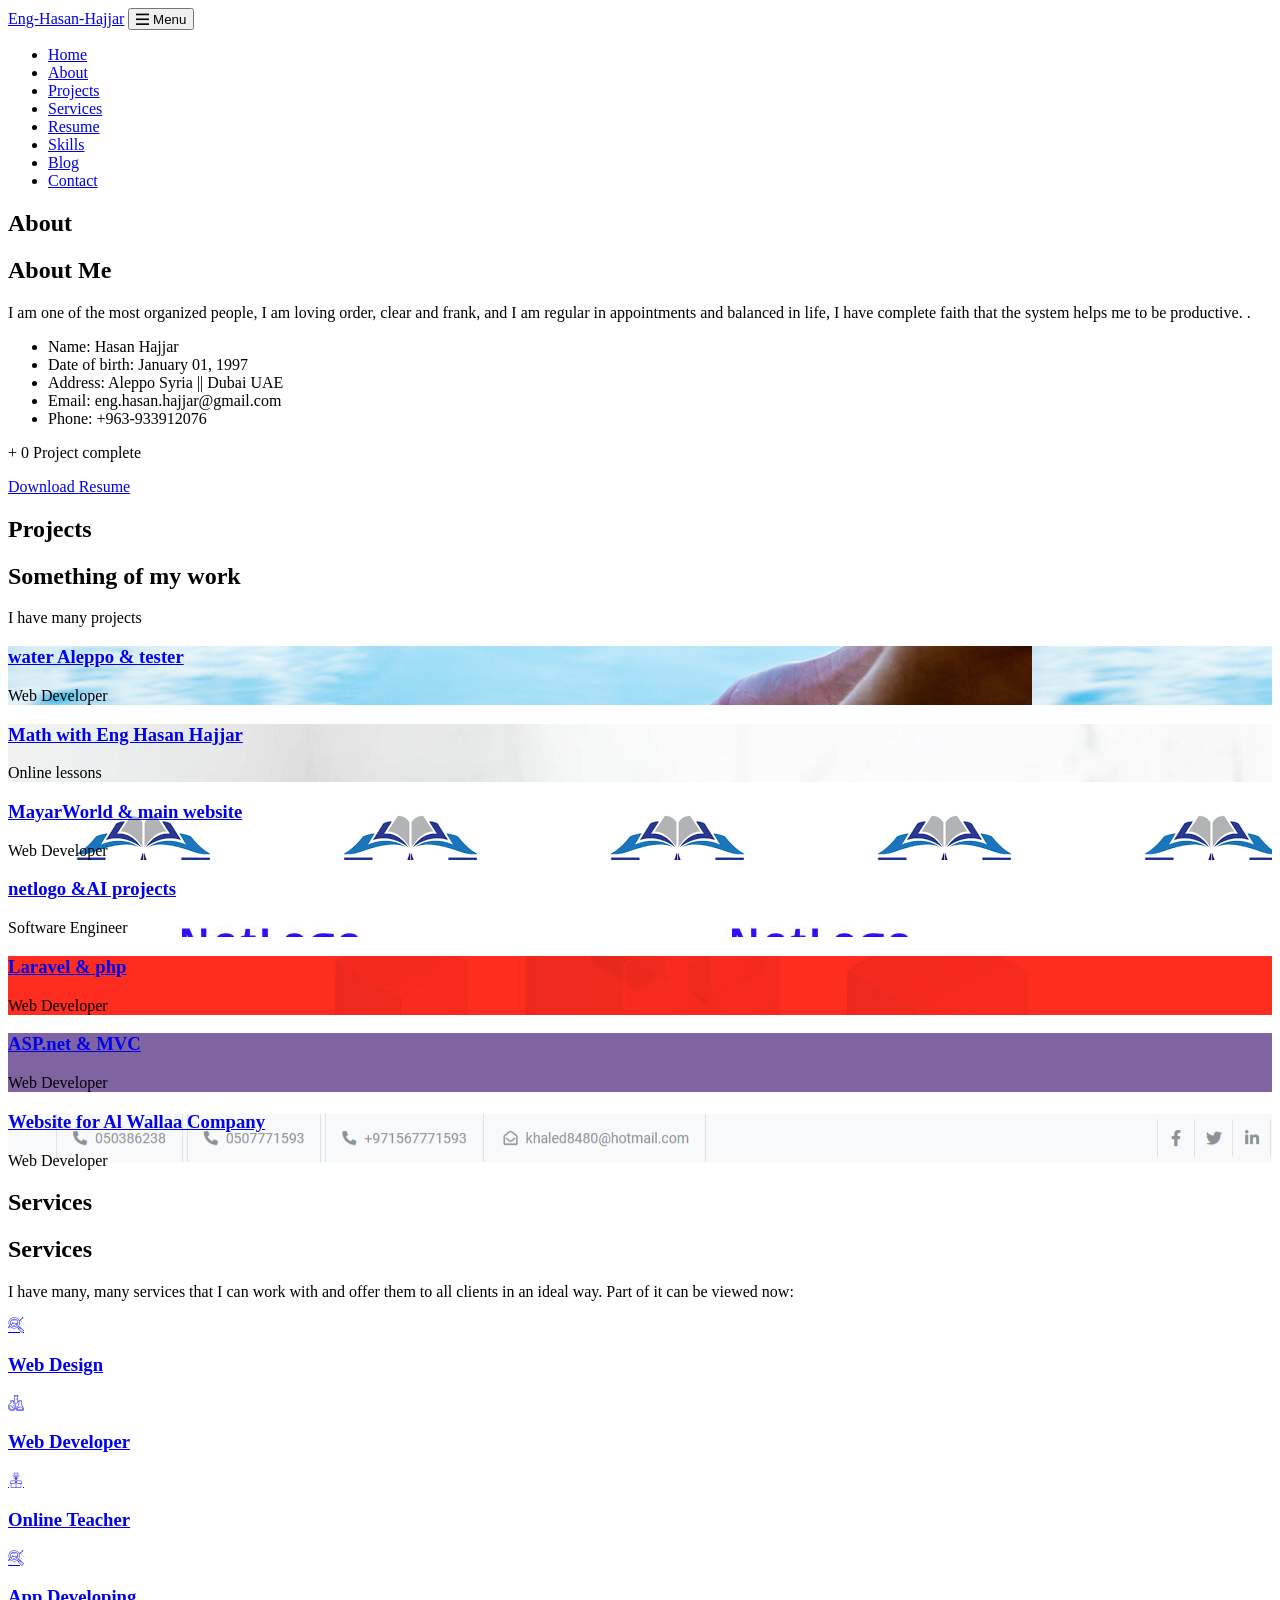
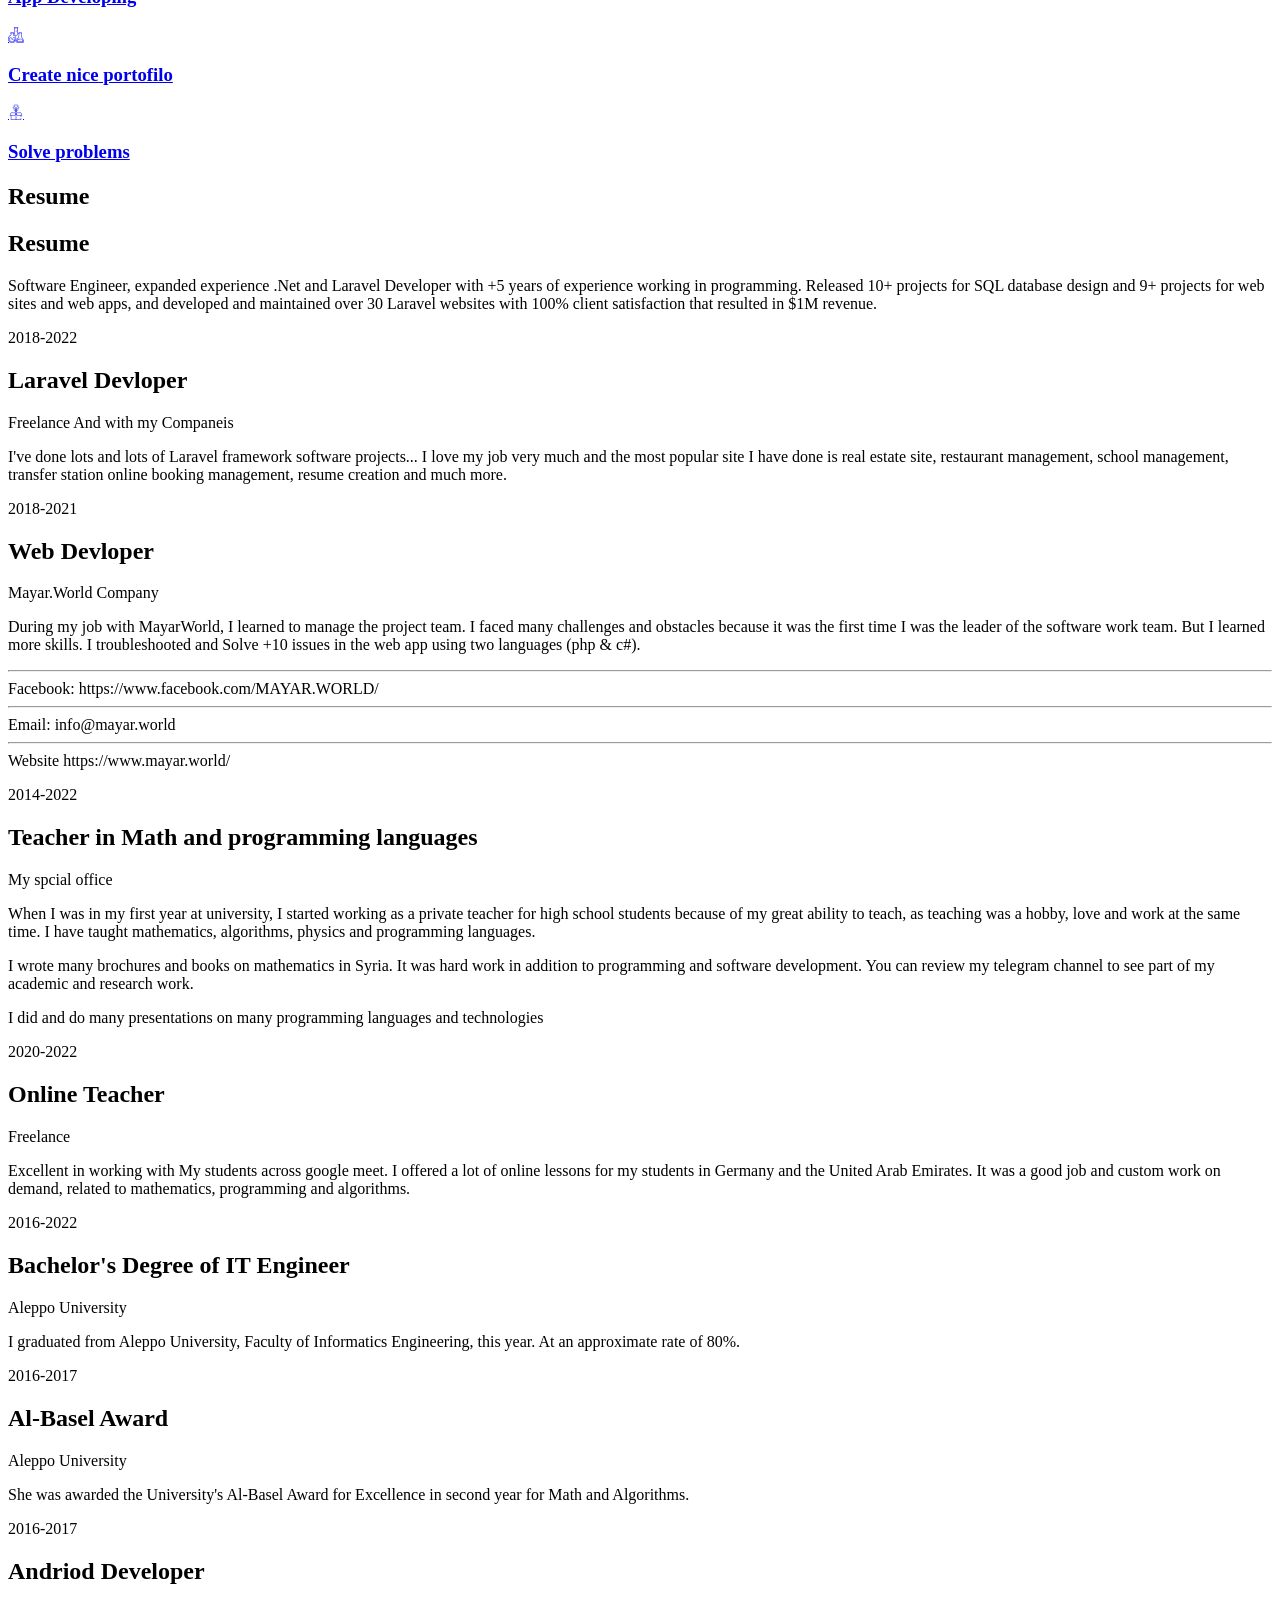
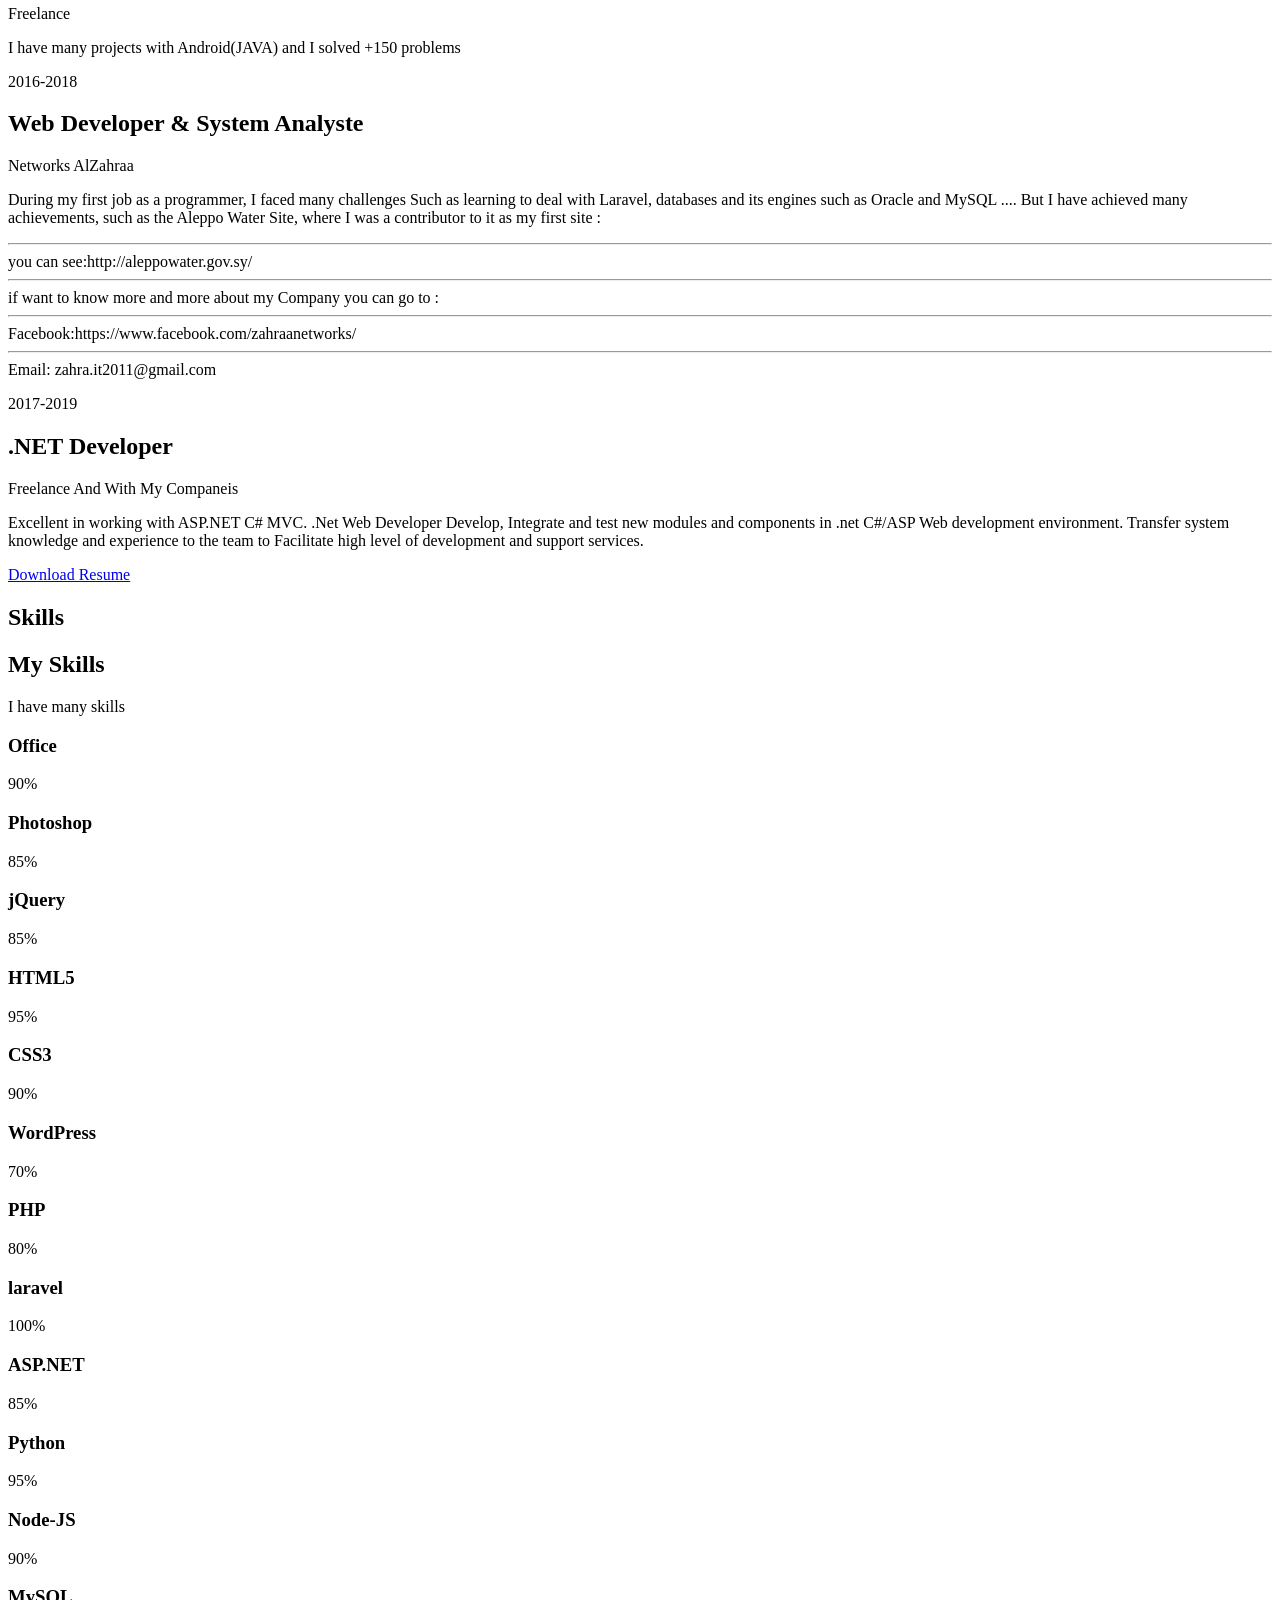
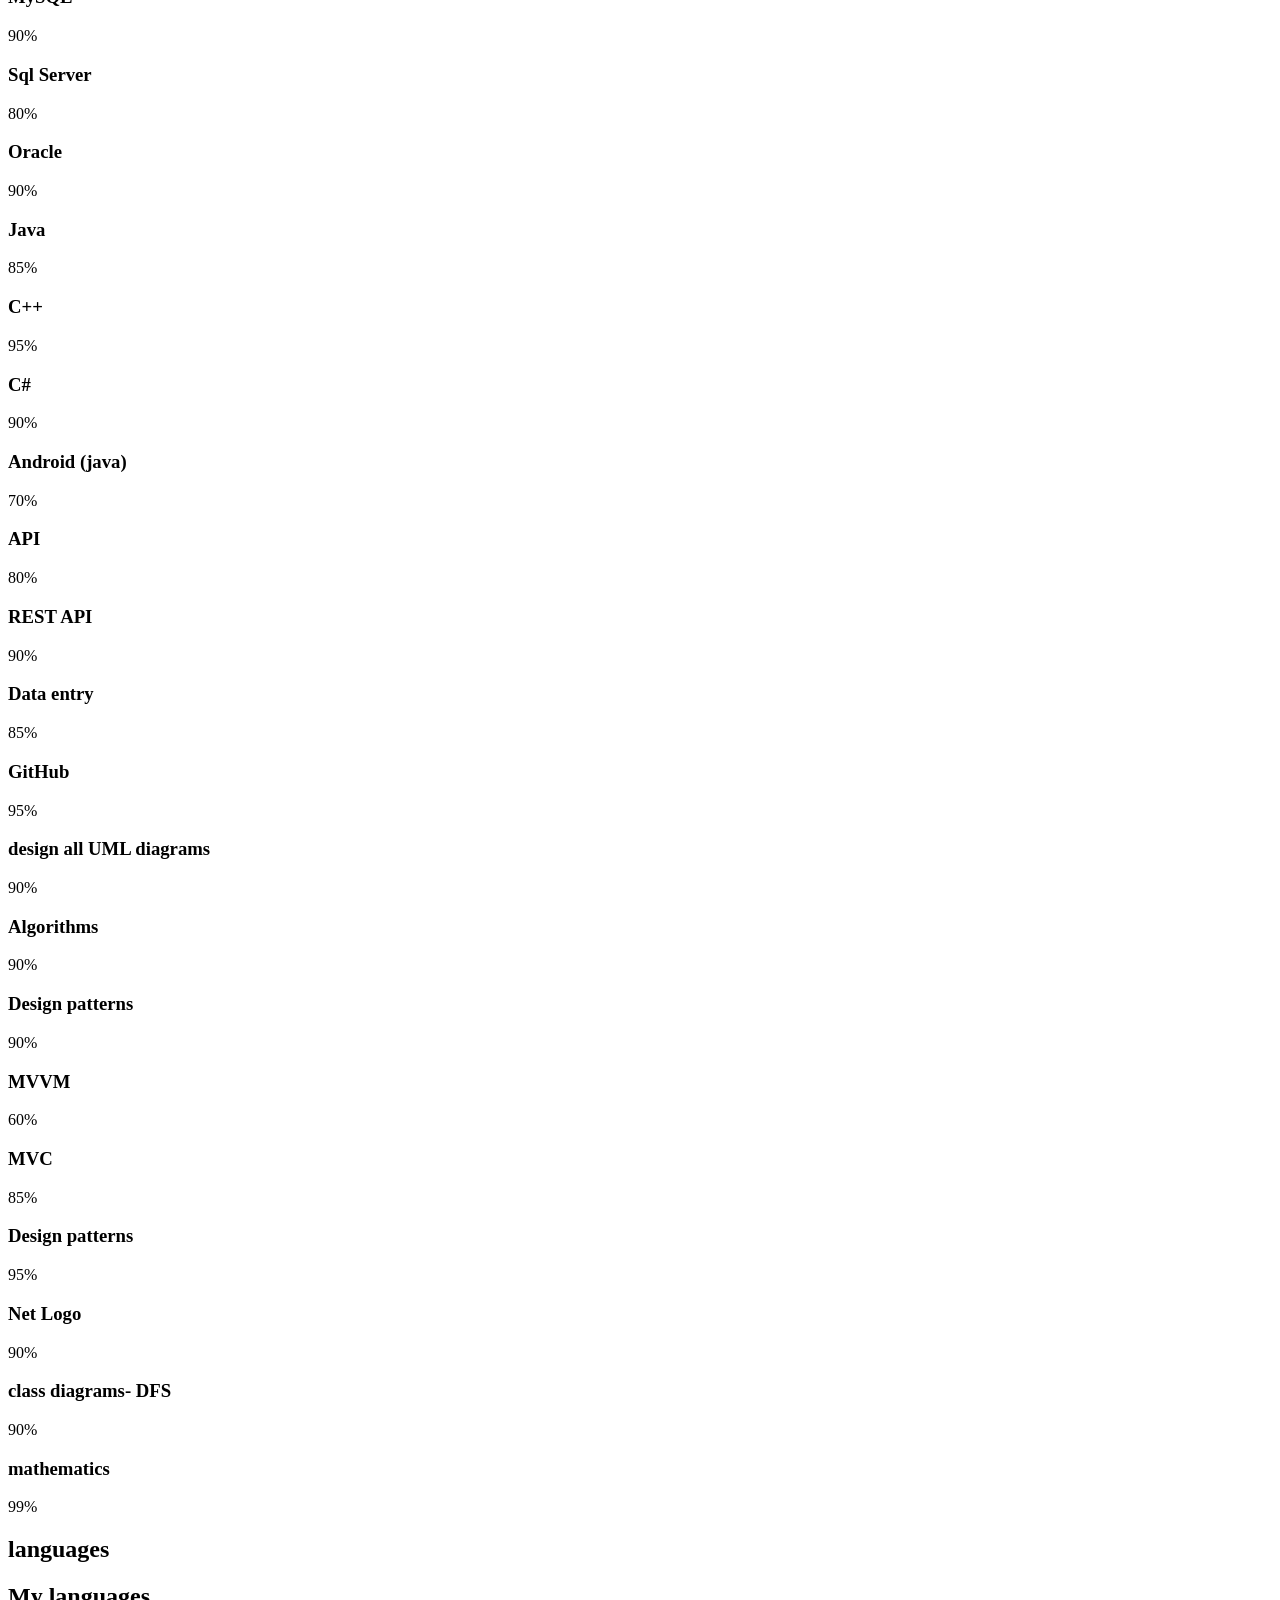
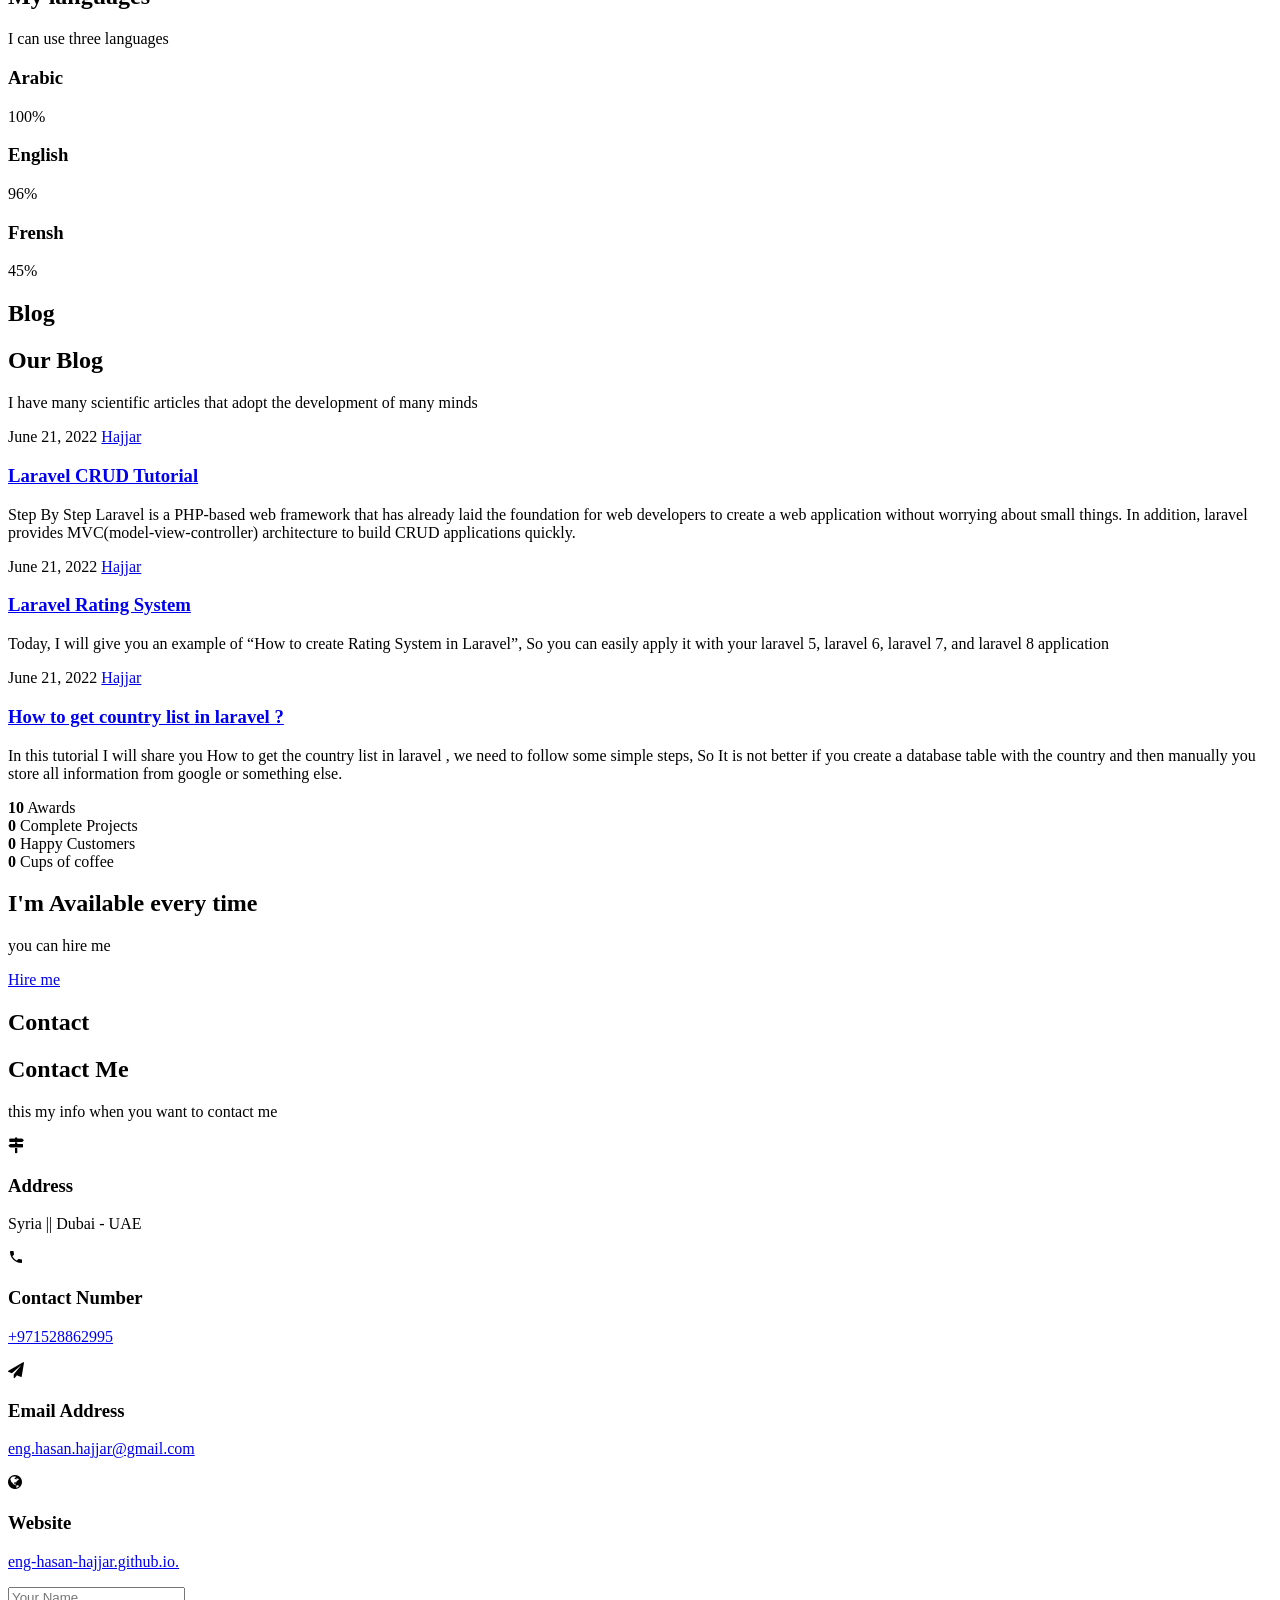
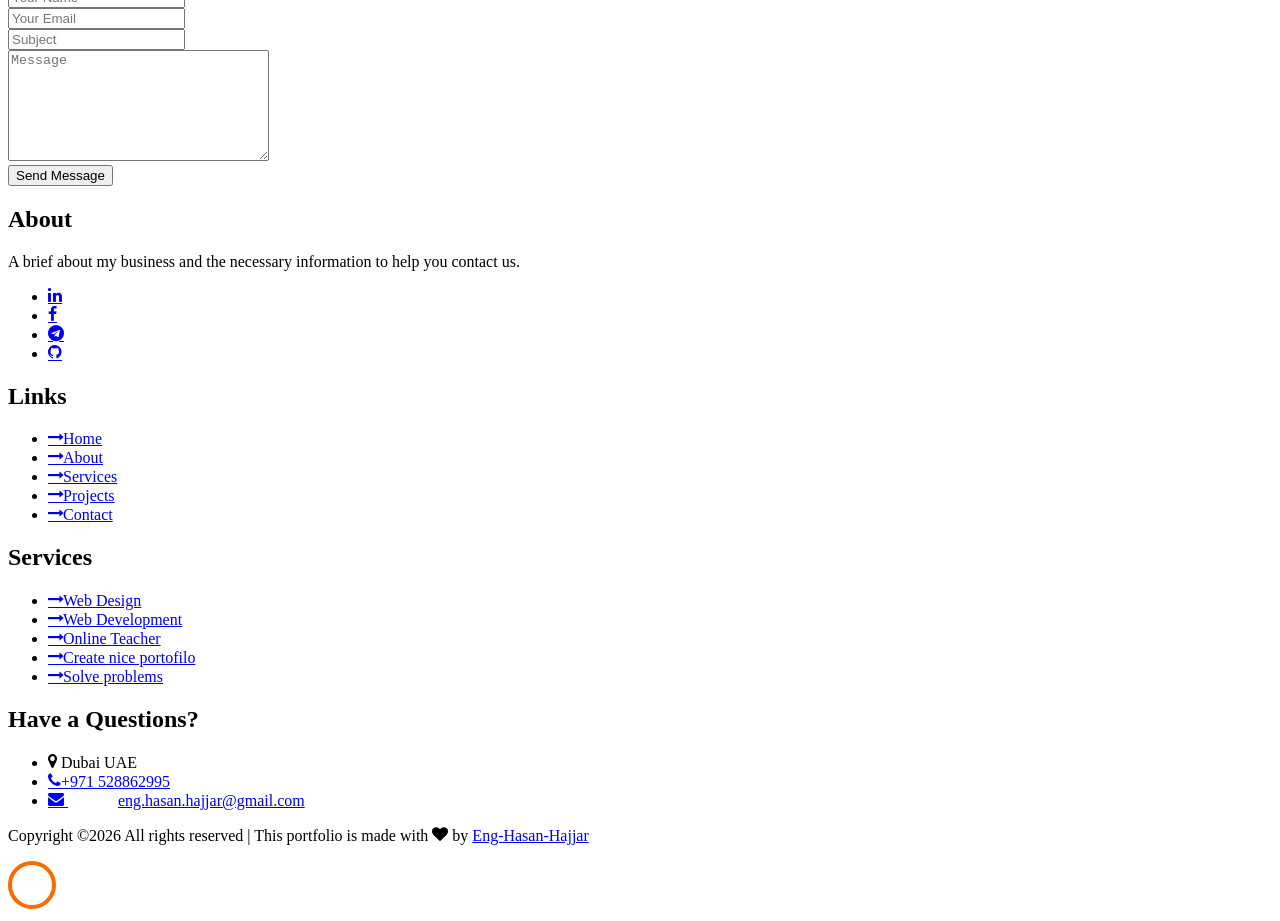
==== index.html @ d0b486f7 "update link in index.html for projects for Al Wallaa" ====
<!DOCTYPE html>
<html lang="en">
  <head>
    <title>Eng-Hasan-Hajjar </title>
	<!-- add icon link -->
	<link rel = "icon" href ="images/logo.png"  type = "image/x-icon">
    <meta charset="utf-8">
    <meta name="viewport" content="width=device-width, initial-scale=1, shrink-to-fit=no">
    
    <link href="https://fonts.googleapis.com/css?family=Poppins:100,200,300,400,500,600,700,800,900" rel="stylesheet">

    <link rel="stylesheet" href="css/open-iconic-bootstrap.min.css">
    <link rel="stylesheet" href="css/animate.css">
    
    <link rel="stylesheet" href="css/owl.carousel.min.css">
    <link rel="stylesheet" href="css/owl.theme.default.min.css">
    <link rel="stylesheet" href="css/magnific-popup.css">

    <link rel="stylesheet" href="css/aos.css">

    <link rel="stylesheet" href="css/ionicons.min.css">
    
    <link rel="stylesheet" href="css/flaticon.css">
    <link rel="stylesheet" href="css/icomoon.css">
    <link rel="stylesheet" href="css/style.css">
  </head>
  <body data-spy="scroll" data-target=".site-navbar-target" data-offset="300">
	  
		 <!-------------------------             Navbar          ------------------------------>

			<nav class="navbar navbar-expand-lg navbar-dark ftco_navbar ftco-navbar-light site-navbar-target" id="ftco-navbar">
				<div class="container">
				<a class="navbar-brand" href="index.html">Eng-Hasan-Hajjar</a>
				<button class="navbar-toggler js-fh5co-nav-toggle fh5co-nav-toggle" type="button" data-toggle="collapse" data-target="#ftco-nav" aria-controls="ftco-nav" aria-expanded="false" aria-label="Toggle navigation">
					<span class="oi oi-menu"></span> Menu
				</button>

				<div class="collapse navbar-collapse" id="ftco-nav">
					<ul class="navbar-nav nav ml-auto">
					<li class="nav-item"><a href="#home-section" class="nav-link"><span>Home</span></a></li>
					<li class="nav-item"><a href="#about-section" class="nav-link"><span>About</span></a></li>
					<li class="nav-item"><a href="#projects-section" class="nav-link"><span>Projects</span></a></li>
					<li class="nav-item"><a href="#services-section" class="nav-link"><span>Services</span></a></li>
					<li class="nav-item"><a href="#resume-section" class="nav-link"><span>Resume</span></a></li>
					<li class="nav-item"><a href="#skills-section" class="nav-link"><span>Skills</span></a></li>
					<!---  <li class="nav-item"><a href="#languages-section" class="nav-link"><span>Languages</span></a></li>		-->
					<li class="nav-item"><a href="#blog-section" class="nav-link"><span>Blog</span></a></li>
					<li class="nav-item"><a href="#contact-section" class="nav-link"><span>Contact</span></a></li>
					</ul>
				</div>
				</div>
			</nav>


	  	 <!-------------------------            home section          ------------------------------>

			<section id="home-section" class="hero">
				<div class="home-slider  owl-carousel">
				<div class="slider-item ">
					<div class="overlay"></div>
					<div class="container">
					<div class="row d-md-flex no-gutters slider-text align-items-end justify-content-end" data-scrollax-parent="true">
						<div class="one-third js-fullheight order-md-last img" style="background-image:url(images/main2.png);">
							<div class="overlay"></div>
						</div>
						<div class="one-forth d-flex  align-items-center ftco-animate" data-scrollax=" properties: { translateY: '70%' }">
							<div class="text">
								<span class="subheading">Hello!</span>
								<h1 class="mb-4 mt-3">I'm <span> Hasan Hajjar </span></h1>
								<h2 class="mb-4"> Full Stack Web Developer </h2>
								<p><a href="#contact-section" class="btn btn-primary py-3 px-4">Hire me</a> <a href="https://github.com/Eng-Hasan-Hajjar" class="btn btn-white btn-outline-white py-3 px-4">My works</a></p>
							</div>
						</div>
						</div>
					</div>
				</div>

				<div class="slider-item">
					<div class="overlay"></div>
					<div class="container">
					<div class="row d-flex no-gutters slider-text align-items-end justify-content-end" data-scrollax-parent="true">
						<div class="one-third js-fullheight order-md-last img" style="background-image:url(images/mainim.jpg);margin-bottom: 250px; height:100px ;width:45% ">
							<div class="overlay"></div>
						</div>
						<div class="one-forth d-flex align-items-center ftco-animate" data-scrollax=" properties: { translateY: '70%' }">
							<div class="text">
								<span class="subheading">Hello!</span>
								<h1 class="mb-4 mt-3">I'm a <span> Software Engineer </span></h1>
								<h2 class="mb-4">  Dubai - UAE</h2>

								<p><a href="#contact-section" class="btn btn-primary py-3 px-4">Hire me</a> <a href="https://github.com/Eng-Hasan-Hajjar" class="btn btn-white btn-outline-white py-3 px-4">My works</a></p>
							</div>
						</div>
						</div>
					</div>
				</div>



				</div>
			</section>

		 <!-------------------------            about section          ------------------------------>

			<section class="ftco-about img ftco-section ftco-no-pb" id="about-section">
				<div class="container">
					<div class="row d-flex">
						<div class="col-md-6 col-lg-5 d-flex">
							<div class="img-about img d-flex align-items-stretch">
								<div class="overlay"></div>
								<div class="img d-flex align-self-stretch align-items-center" style="background-image:url(images/bg_5.png);">
								</div>
							</div>
						</div>
						<div class="col-md-6 col-lg-7 pl-lg-5 pb-5">
							<div class="row justify-content-start pb-3">
						<div class="col-md-12 heading-section ftco-animate">
							<h1 class="big">About</h1>
							<h2 class="mb-4">About Me</h2>
							<p>I am one of the most organized people, I am loving order, clear and frank, and I am regular in appointments and balanced in life, I have complete faith that the system helps me to be productive.
								.</p>
							<ul class="about-info mt-4 px-md-0 px-2">
								<li class="d-flex"><span>Name:</span> <span>Hasan Hajjar</span></li>
								<li class="d-flex"><span>Date of birth:</span> <span> January 01, 1997 </span></li>
								<li class="d-flex"><span>Address:</span> <span> Aleppo Syria || Dubai UAE</span></li>
								<li class="d-flex"><span>Email:</span> <span>eng.hasan.hajjar@gmail.com</span></li>
								<li class="d-flex"><span>Phone: </span> <span>+963-933912076</span></li>
							</ul>
						</div>
						</div>
					<div class="counter-wrap ftco-animate d-flex mt-md-3">
					<div class="text">
						<p class="mb-4">
							+
							<span class="number" data-number="50">0</span>
							<span>Project complete</span>
						</p>
					<!--   <p><a href="pdf/My CV.pdf" download="My CV" class="btn btn-primary py-3 px-3">Download CV</a></p>-->
						<p><a href="pdf/Eng Hasan Hajjar CV.pdf" download="My Resume" class="btn btn-primary py-3 px-3">Download Resume</a></p>
					</div>
					</div>
					</div>
				</div>
				</div>
			</section>


		 <!-------------------------            projects section          ------------------------------>

			<section class="ftco-section ftco-project" id="projects-section">
				<div class="container">
					<div class="row justify-content-center pb-5">
				<div class="col-md-12 heading-section text-center ftco-animate">
					<h1 class="big big-2">Projects</h1>
					<h2 class="mb-4">Something of my work</h2>
					<p>I have many projects</p>
				</div>
				</div>
					<div class="row">
					
						<div class="col-md-8">


							<div class="project img ftco-animate d-flex justify-content-center align-items-center" style="background-image: url(images/projects5.jpg);">
								<div class="overlay"></div>
								<div class="text text-center p-4">
									<h3><a href="http://aleppowater.gov.sy/ar">water Aleppo &amp; tester</a></h3>
									<span>Web Developer</span>
								</div>
							</div>




							<div class="project img ftco-animate d-flex justify-content-center align-items-center" style="background-image: url(images/projects3.jpg);">
								<div class="overlay"></div>
								<div class="text text-center p-4">
									<h3><a href="Hajjar_Math.html">Math with Eng Hasan Hajjar </a></h3>
									<span>Online lessons</span>
								</div>
							</div>

						</div>
						<div class="col-md-4">
							<div class="row">
								<div class="col-md-12">
									<div class="project img ftco-animate d-flex justify-content-center align-items-center" style="background-image: url(images/projects4.png);">
										<div class="overlay"></div>
										<div class="text text-center p-4">
											<h3><a href="https://www.mayar.world/">MayarWorld &amp; main website</a></h3>
											<span>Web Developer</span>
										</div>
									</div>
								</div>
								<div class="col-md-12">
									<div class="project img ftco-animate d-flex justify-content-center align-items-center" style="background-image: url(images/projects66.jpg);">
										<div class="overlay"></div>
										<div class="text text-center p-4">
											<h3><a href="https://github.com/Eng-Hasan-Hajjar/netlogoMSU">netlogo &amp;AI projects</a></h3>
											<span>Software Engineer</span>
										</div>
									</div>
								</div>
							</div>
						</div>



						<div class="col-md-4">
							<div class="project img ftco-animate d-flex justify-content-center align-items-center" style="background-image: url(images/projects2.jpg);">
								<div class="overlay"></div>
								<div class="text text-center p-4">
									<h3><a href="https://github.com/Eng-Hasan-Hajjar">Laravel &amp; php </a></h3>
									<span>Web Developer</span>
								</div>
							</div>
						</div>
						<div class="col-md-8">
							<div class="project img ftco-animate d-flex justify-content-center align-items-center" style="background-image: url(images/project1.jpg);">
								<div class="overlay"></div>
								<div class="text text-center p-4">
									<h3><a href="https://al-wallaa.netlify.app/">ASP.net &amp; MVC </a></h3>
									<span>Web Developer</span>
								</div>
							</div>
						</div>




						<div class="col-md-12">
							<div class="project img ftco-animate d-flex justify-content-center align-items-center" style="background-image: url(images/Wallaa.jpg);">
								<div class="overlay"></div>
								<div class="text text-center p-4">
									<h3><a href="projects/wallaa/index.html">Website for Al Wallaa Company </a></h3>
									<span>Web Developer</span>
								</div>
							</div>
						</div>






					</div>
				</div>
			</section>


	     <!-------------------------            services section          ------------------------------>
			<section class="ftco-section" id="services-section">
				<div class="container">
					<div class="row justify-content-center py-5 mt-5">
				<div class="col-md-12 heading-section text-center ftco-animate">
					<h1 class="big big-2">Services</h1>
					<h2 class="mb-4">Services</h2>
					<p>I have many, many services that I can work with and offer them to all clients in an ideal way.
						Part of it can be viewed now:</p>
				</div>
				</div>
					<div class="row">
							<div class="col-md-4 text-center d-flex ftco-animate">
								<a href="#services-section" class="services-1">
									<span class="icon">
										<i class="flaticon-analysis"></i>
									</span>
									<div class="desc">
										<h3 class="mb-5">Web Design</h3>
									</div>
								</a>
							</div>
							<div class="col-md-4 text-center d-flex ftco-animate">
								<a href="#services-section" class="services-1">
									<span class="icon">
										<i class="flaticon-flasks"></i>
									</span>
									<div class="desc">
										<h3 class="mb-5">Web Developer</h3>
									</div>
								</a>
							</div>
							<div class="col-md-4 text-center d-flex ftco-animate">
								<a href="#services-section" class="services-1">
									<span class="icon">
										<i class="flaticon-ideas"></i>
									</span>
									<div class="desc">
										<h3 class="mb-5"> Online Teacher </h3>
									</div>
								</a>
							</div>

							<div class="col-md-4 text-center d-flex ftco-animate">
								<a href="#services-section" class="services-1">
									<span class="icon">
										<i class="flaticon-analysis"></i>
									</span>
									<div class="desc">
										<h3 class="mb-5">App Developing</h3>
									</div>
								</a>
							</div>
							<div class="col-md-4 text-center d-flex ftco-animate">
								<a href="#services-section" class="services-1">
									<span class="icon">
										<i class="flaticon-flasks"></i>
									</span>
									<div class="desc">
										<h3 class="mb-5">Create nice portofilo</h3>
									</div>
								</a>
							</div>
							<div class="col-md-4 text-center d-flex ftco-animate">
								<a href="#services-section" class="services-1">
									<span class="icon">
										<i class="flaticon-ideas"></i>
									</span>
									<div class="desc">
										<h3 class="mb-5">Solve problems</h3>
									</div>
								</a>
							</div>
						</div>
				</div>
			</section>




		<!-------------------------            Resume section          ------------------------------>
			<section class="ftco-section ftco-no-pb" id="resume-section">
				<div class="container">
					<div class="row justify-content-center pb-5">
				<div class="col-md-10 heading-section text-center ftco-animate">
					<h1 class="big big-2">Resume</h1>
					<h2 class="mb-4">Resume</h2>
					<p>Software Engineer, expanded experience .Net and Laravel Developer with +5 years of experience working in programming. Released 10+ projects for SQL database design and 9+ projects for web sites and web apps, and developed and maintained over 30 Laravel websites with 100% client satisfaction that resulted in $1M revenue.</p>
				</div>
				</div>
					<div class="row">
						<div class="col-md-6">
							<div class="resume-wrap ftco-animate">
								<span class="date">2018-2022</span>
								<h2> Laravel Devloper </h2>
								<span class="position">Freelance And with my Companeis</span>
								<p class="mt-4">
									I've done lots and lots of Laravel framework software projects...
									I love my job very much and the most popular site I have done is real estate site,
										restaurant management,
									school management, transfer station online booking management, resume creation and much more.
								
								</p>
							</div>

					
							<div class="resume-wrap ftco-animate">
								<span class="date">2018-2021</span>
								<h2> Web Devloper </h2>
								<span class="position">Mayar.World Company</span>
								<p class="mt-4"> During my job with MayarWorld, I learned to manage the project team. 
									I faced many challenges and obstacles because it was the first time I was the leader of the software work team.
									But I learned more skills. I troubleshooted and Solve +10 issues in the web app using two languages (php & c#).
									
									<hr>Facebook: <a>https://www.facebook.com/MAYAR.WORLD/</a>
									<hr>Email:
									<a>info@mayar.world</a>
									<hr>Website
									<a>https://www.mayar.world/</a>
								</p>
							</div>
						
							<div class="resume-wrap ftco-animate">
								<span class="date">2014-2022</span>
								<h2> Teacher in Math and programming languages </h2>
								<span class="position">My spcial office</span>
								<p class="mt-4">When I was in my first year at university, 
									I started working as a private teacher for high school students because of my great ability to teach, as teaching was a hobby, love and work at the same time.
									I have taught mathematics, algorithms, physics and programming languages.
									<p class="mt-4">	 I wrote many brochures and books on  mathematics in Syria. 
									It was hard work in addition to programming and software development.
									You can review my telegram channel to see part of my academic and research work.</p>
									</p>
									<p class="mt-4"> I did and do many presentations on many programming languages ​​and technologies</p>
							</div>
							<div class="resume-wrap ftco-animate">
								<span class="date">2020-2022</span>
								<h2>Online Teacher</h2>
								<span class="position">Freelance</span>
								<p class="mt-4">Excellent in working with My students across google meet.
									I offered a lot of online lessons for my students in Germany and the United Arab Emirates.
									It was a good job and custom work on demand, related to mathematics, programming and algorithms.
									</p>
							</div>

						</div>



						<div class="col-md-6">
							<div class="resume-wrap ftco-animate">
								<span class="date">2016-2022</span>
								<h2>Bachelor's Degree of IT Engineer</h2>
								<span class="position">Aleppo University</span>
								<p class="mt-4">I graduated from Aleppo University, Faculty of Informatics Engineering, this year. At an approximate rate of 80%.</p>
							</div>

							<div class="resume-wrap ftco-animate">
								<span class="date">2016-2017</span>
								<h2> Al-Basel Award </h2>
								<span class="position">Aleppo University</span>
								<p class="mt-4">She was awarded the University's Al-Basel Award for Excellence in second year for Math and Algorithms.</p>
							</div>

							<div class="resume-wrap ftco-animate">
								<span class="date">2016-2017</span>
								<h2>Andriod Developer</h2>
								<span class="position">Freelance</span>
								<p class="mt-4">I have many projects with Android(JAVA) and I solved +150 problems</p>
							</div>
							<div class="resume-wrap ftco-animate">
								<span class="date">2016-2018</span>
								<h2>Web Developer &amp; System Analyste</h2>
								<span class="position">Networks AlZahraa</span>
								<p class="mt-4">
											During my first job as a programmer, I faced many challenges
										Such as learning to deal with Laravel, databases and its engines such as Oracle and MySQL ....
										But I have achieved many achievements, 
										such as the Aleppo Water Site, where I was a contributor to it as my first site :
										<hr> you can see:<a>http://aleppowater.gov.sy/</a> 
										<hr>if want to know more and more about my Company you can go to :
										<hr> Facebook:<a>https://www.facebook.com/zahraanetworks/</a>
										<hr> Email:<a>
									zahra.it2011@gmail.com</a></p>
							</div>
							
							<div class="resume-wrap ftco-animate">
								<span class="date">2017-2019</span>
								<h2>.NET Developer</h2>
								<span class="position">Freelance And With My Companeis</span>
								<p class="mt-4">Excellent in working with ASP.NET C# MVC.
									.Net Web Developer Develop, Integrate and test new modules and components in .net C#/ASP Web development environment. Transfer system knowledge and experience to the team to Facilitate high level of development and support services.
									</p>
							</div>
						</div>
					</div>
					<div class="row justify-content-center mt-5">
						<div class="col-md-6 text-center ftco-animate">
						<!--	<p><a href="pdf/My CV.pdf" download="My CV" class="btn btn-primary py-4 px-5">Download CV</a></p>  ---->
							<p><a href="pdf/Eng Hasan Hajjar CV.pdf" download="My Resume" class="btn btn-primary py-3 px-3">Download Resume</a></p>

						</div>
					</div>
				</div>
			</section>

  

		<!-------------------------            Skills section          ------------------------------>
			<section class="ftco-section" id="skills-section">
				<div class="container">
				<div class="row justify-content-center pb-5">
					<div class="col-md-12 heading-section text-center ftco-animate">
						<h1 class="big big-2">Skills</h1>
						<h2 class="mb-4">My Skills</h2>
						<p>I have many skills</p>
					</div>
				</div>

					<div class="row">
						<div class="col-md-6 animate-box">
							<div class="progress-wrap ftco-animate">
								<h3>Office</h3>
								<div class="progress">
									<div class="progress-bar color-1" role="progressbar" aria-valuenow="90"
									aria-valuemin="0" aria-valuemax="100" style="width:90%">
									<span>90%</span>
									</div>
								</div>
							</div>
						</div>
						<div class="col-md-6 animate-box">
							<div class="progress-wrap ftco-animate">
								<h3>Photoshop</h3>
								<div class="progress">
									<div class="progress-bar color-2" role="progressbar" aria-valuenow="85"
									aria-valuemin="0" aria-valuemax="100" style="width:85%">
									<span>85%</span>
									</div>
								</div>
							</div>
						</div>
						<div class="col-md-6 animate-box">
							<div class="progress-wrap ftco-animate">
								<h3>jQuery</h3>
								<div class="progress">
									<div class="progress-bar color-2" role="progressbar" aria-valuenow="85"
									aria-valuemin="0" aria-valuemax="100" style="width:85%">
									<span>85%</span>
									</div>
								</div>
							</div>
						</div>
						<div class="col-md-6 animate-box">
							<div class="progress-wrap ftco-animate">
								<h3>HTML5</h3>
								<div class="progress">
									<div class="progress-bar color-3" role="progressbar" aria-valuenow="95"
									aria-valuemin="0" aria-valuemax="100" style="width:95%">
									<span>95%</span>
									</div>
								</div>
							</div>
						</div>
						<div class="col-md-6 animate-box">
							<div class="progress-wrap ftco-animate">
								<h3>CSS3</h3>
								<div class="progress">
									<div class="progress-bar color-4" role="progressbar" aria-valuenow="90"
									aria-valuemin="0" aria-valuemax="100" style="width:90%">
									<span>90%</span>
									</div>
								</div>
							</div>
						</div>
						<div class="col-md-6 animate-box">
							<div class="progress-wrap ftco-animate">
								<h3>WordPress</h3>
								<div class="progress">
									<div class="progress-bar color-5" role="progressbar" aria-valuenow="70"
									aria-valuemin="0" aria-valuemax="100" style="width:70%">
									<span>70%</span>
									</div>
								</div>
							</div>
						</div>
						<div class="col-md-6 animate-box">
							<div class="progress-wrap ftco-animate">
								<h3>PHP</h3>
								<div class="progress">
									<div class="progress-bar color-6" role="progressbar" aria-valuenow="80"
									aria-valuemin="0" aria-valuemax="100" style="width:80%">
									<span>80%</span>
									</div>
								</div>
							</div>
						</div>
					</div>





					<div class="row">
						<div class="col-md-6 animate-box">
							<div class="progress-wrap ftco-animate">
								<h3>laravel </h3>
								<div class="progress">
									<div class="progress-bar color-1" role="progressbar" aria-valuenow="100"
									aria-valuemin="0" aria-valuemax="100" style="width:100%">
									<span>100%</span>
									</div>
								</div>
							</div>
						</div>
						<div class="col-md-6 animate-box">
							<div class="progress-wrap ftco-animate">
								<h3>ASP.NET </h3>
								<div class="progress">
									<div class="progress-bar color-2" role="progressbar" aria-valuenow="85"
									aria-valuemin="0" aria-valuemax="100" style="width:85%">
									<span>85%</span>
									</div>
								</div>
							</div>
						</div>
						<div class="col-md-6 animate-box">
							<div class="progress-wrap ftco-animate">
								<h3>Python</h3>
								<div class="progress">
									<div class="progress-bar color-3" role="progressbar" aria-valuenow="95"
									aria-valuemin="0" aria-valuemax="100" style="width:95%">
									<span>95%</span>
									</div>
								</div>
							</div>
						</div>
						<div class="col-md-6 animate-box">
							<div class="progress-wrap ftco-animate">
								<h3>Node‐JS</h3>
								<div class="progress">
									<div class="progress-bar color-4" role="progressbar" aria-valuenow="90"
									aria-valuemin="0" aria-valuemax="100" style="width:90%">
									<span>90%</span>
									</div>
								</div>
							</div>
						</div>
						<div class="col-md-6 animate-box">
							<div class="progress-wrap ftco-animate">
								<h3>MySQL </h3>
								<div class="progress">
									<div class="progress-bar color-5" role="progressbar" aria-valuenow="90"
									aria-valuemin="0" aria-valuemax="100" style="width:90%">
									<span>90%</span>
									</div>
								</div>
							</div>
						</div>
						<div class="col-md-6 animate-box">
							<div class="progress-wrap ftco-animate">
								<h3>Sql Server </h3>
								<div class="progress">
									<div class="progress-bar color-6" role="progressbar" aria-valuenow="80"
									aria-valuemin="0" aria-valuemax="100" style="width:80%">
									<span>80%</span>
									</div>
								</div>
							</div>
						</div>
					</div>








					
					<div class="row">
						<div class="col-md-6 animate-box">
							<div class="progress-wrap ftco-animate">
								<h3>Oracle  </h3>
								<div class="progress">
									<div class="progress-bar color-1" role="progressbar" aria-valuenow="90"
									aria-valuemin="0" aria-valuemax="100" style="width:90%">
									<span>90%</span>
									</div>
								</div>
							</div>
						</div>
						<div class="col-md-6 animate-box">
							<div class="progress-wrap ftco-animate">
								<h3>Java  </h3>
								<div class="progress">
									<div class="progress-bar color-2" role="progressbar" aria-valuenow="85"
									aria-valuemin="0" aria-valuemax="100" style="width:85%">
									<span>85%</span>
									</div>
								</div>
							</div>
						</div>
						<div class="col-md-6 animate-box">
							<div class="progress-wrap ftco-animate">
								<h3>C++ </h3>
								<div class="progress">
									<div class="progress-bar color-3" role="progressbar" aria-valuenow="95"
									aria-valuemin="0" aria-valuemax="100" style="width:95%">
									<span>95%</span>
									</div>
								</div>
							</div>
						</div>
						<div class="col-md-6 animate-box">
							<div class="progress-wrap ftco-animate">
								<h3>C# </h3>
								<div class="progress">
									<div class="progress-bar color-4" role="progressbar" aria-valuenow="90"
									aria-valuemin="0" aria-valuemax="100" style="width:90%">
									<span>90%</span>
									</div>
								</div>
							</div>
						</div>
						<div class="col-md-6 animate-box">
							<div class="progress-wrap ftco-animate">
								<h3>Android (java)  </h3>
								<div class="progress">
									<div class="progress-bar color-5" role="progressbar" aria-valuenow="70"
									aria-valuemin="0" aria-valuemax="100" style="width:70%">
									<span>70%</span>
									</div>
								</div>
							</div>
						</div>
						<div class="col-md-6 animate-box">
							<div class="progress-wrap ftco-animate">
								<h3>API  </h3>
								<div class="progress">
									<div class="progress-bar color-6" role="progressbar" aria-valuenow="80"
									aria-valuemin="0" aria-valuemax="100" style="width:80%">
									<span>80%</span>
									</div>
								</div>
							</div>
						</div>
					</div>











					
					<div class="row">
						<div class="col-md-6 animate-box">
							<div class="progress-wrap ftco-animate">
								<h3>REST API </h3>
								<div class="progress">
									<div class="progress-bar color-1" role="progressbar" aria-valuenow="90"
									aria-valuemin="0" aria-valuemax="100" style="width:90%">
									<span>90%</span>
									</div>
								</div>
							</div>
						</div>
						<div class="col-md-6 animate-box">
							<div class="progress-wrap ftco-animate">
								<h3>Data entry</h3>
								<div class="progress">
									<div class="progress-bar color-2" role="progressbar" aria-valuenow="85"
									aria-valuemin="0" aria-valuemax="100" style="width:85%">
									<span>85%</span>
									</div>
								</div>
							</div>
						</div>
						<div class="col-md-6 animate-box">
							<div class="progress-wrap ftco-animate">
								<h3>GitHub</h3>
								<div class="progress">
									<div class="progress-bar color-3" role="progressbar" aria-valuenow="95"
									aria-valuemin="0" aria-valuemax="100" style="width:95%">
									<span>95%</span>
									</div>
								</div>
							</div>
						</div>
						<div class="col-md-6 animate-box">
							<div class="progress-wrap ftco-animate">
								<h3>design all UML diagrams</h3>
								<div class="progress">
									<div class="progress-bar color-4" role="progressbar" aria-valuenow="90"
									aria-valuemin="0" aria-valuemax="100" style="width:90%">
									<span>90%</span>
									</div>
								</div>
							</div>
						</div>
						<div class="col-md-6 animate-box">
							<div class="progress-wrap ftco-animate">
								<h3>Algorithms </h3>
								<div class="progress">
									<div class="progress-bar color-5" role="progressbar" aria-valuenow="90"
									aria-valuemin="0" aria-valuemax="100" style="width:90%">
									<span>90%</span>
									</div>
								</div>
							</div>
						</div>
						<div class="col-md-6 animate-box">
							<div class="progress-wrap ftco-animate">
								<h3>Design patterns </h3>
								<div class="progress">
									<div class="progress-bar color-6" role="progressbar" aria-valuenow="90"
									aria-valuemin="0" aria-valuemax="100" style="width:90%">
									<span>90%</span>
									</div>
								</div>
							</div>
						</div>
					</div>









					<div class="row">
						<div class="col-md-6 animate-box">
							<div class="progress-wrap ftco-animate">
								<h3>MVVM  </h3>
								<div class="progress">
									<div class="progress-bar color-1" role="progressbar" aria-valuenow="60"
									aria-valuemin="0" aria-valuemax="100" style="width:60%">
									<span>60%</span>
									</div>
								</div>
							</div>
						</div>
						<div class="col-md-6 animate-box">
							<div class="progress-wrap ftco-animate">
								<h3>MVC</h3>
								<div class="progress">
									<div class="progress-bar color-2" role="progressbar" aria-valuenow="85"
									aria-valuemin="0" aria-valuemax="100" style="width:85%">
									<span>85%</span>
									</div>
								</div>
							</div>
						</div>
						<div class="col-md-6 animate-box">
							<div class="progress-wrap ftco-animate">
								<h3>Design patterns</h3>
								<div class="progress">
									<div class="progress-bar color-3" role="progressbar" aria-valuenow="95"
									aria-valuemin="0" aria-valuemax="100" style="width:95%">
									<span>95%</span>
									</div>
								</div>
							</div>
						</div>
						<div class="col-md-6 animate-box">
							<div class="progress-wrap ftco-animate">
								<h3>Net Logo</h3>
								<div class="progress">
									<div class="progress-bar color-4" role="progressbar" aria-valuenow="90"
									aria-valuemin="0" aria-valuemax="100" style="width:90%">
									<span>90%</span>
									</div>
								</div>
							</div>
						</div>
						<div class="col-md-6 animate-box">
							<div class="progress-wrap ftco-animate">
								<h3>class diagrams- DFS </h3>
								<div class="progress">
									<div class="progress-bar color-5" role="progressbar" aria-valuenow="90"
									aria-valuemin="0" aria-valuemax="100" style="width:90%">
									<span>90%</span>
									</div>
								</div>
							</div>
						</div>
						<div class="col-md-6 animate-box">
							<div class="progress-wrap ftco-animate">
								<h3>mathematics</h3>
								<div class="progress">
									<div class="progress-bar color-6" role="progressbar" aria-valuenow="99"
									aria-valuemin="0" aria-valuemax="100" style="width:99%">
									<span>99%</span>
									</div>
								</div>
							</div>
						</div>
					</div>






















				</div>
			</section>



		<!-------------------------            Languages section          ------------------------------>
			<section class="ftco-section" id="languages-section">
				<div class="container">
				<div class="row justify-content-center pb-5">
					<div class="col-md-12 heading-section text-center ftco-animate">
						<h1 class="big big-2">languages</h1>
						<h2 class="mb-4">My languages</h2>
						<p>I can use three languages</p>
					</div>
				</div>
	

				<div class="row">
					<div class="col-md-6 animate-box">
						<div class="progress-wrap ftco-animate">
							<h3>Arabic  </h3>
							<div class="progress">
								<div class="progress-bar color-1" role="progressbar" aria-valuenow="100"
								aria-valuemin="0" aria-valuemax="100" style="width:100%">
								<span>100%</span>
								</div>
							</div>
						</div>
					</div>
					<div class="col-md-6 animate-box">
						<div class="progress-wrap ftco-animate">
							<h3>English</h3>
							<div class="progress">
								<div class="progress-bar color-2" role="progressbar" aria-valuenow="96"
								aria-valuemin="0" aria-valuemax="100" style="width:96%">
								<span>96%</span>
								</div>
							</div>
						</div>
					</div>
					<div class="col-md-6 animate-box">
						<div class="progress-wrap ftco-animate">
							<h3>Frensh</h3>
							<div class="progress">
								<div class="progress-bar color-3" role="progressbar" aria-valuenow="45"
								aria-valuemin="0" aria-valuemax="100" style="width:45%">
								<span>45%</span>
								</div>
							</div>
						</div>
					</div>
				</div>










				</div>
			</section>




		 <!-------------------------            bloge section          ------------------------------>
			<section class="ftco-section" id="blog-section">
			<div class="container">
				<div class="row justify-content-center mb-5 pb-5">
				<div class="col-md-7 heading-section text-center ftco-animate">
					<h1 class="big big-2">Blog</h1>
					<h2 class="mb-4">Our Blog</h2>
					<p>I have many scientific articles that adopt the development of many minds</p>
				</div>
				</div>
				<div class="row d-flex">
				<div class="col-md-4 d-flex ftco-animate">
					<div class="blog-entry justify-content-end">
					<a href="laravel_crud.html" class="block-20" style="background-image: url('images/crud.jpg');">
					</a>
					<div class="text mt-3 float-right d-block">
						<div class="d-flex align-items-center mb-3 meta">
							<p class="mb-0">
								<span class="mr-2">June 21, 2022</span>
								<a href="#" class="mr-2">Hajjar</a>
							<!--	<a href="#" class="meta-chat"><span class="icon-chat"></span> 3</a>-->
							</p>
						</div>
						<h3 class="heading"><a href="laravel_crud.html">Laravel CRUD Tutorial </a></h3>
						<p>Step By Step 
							Laravel is a PHP-based web framework that has already laid the foundation for web developers to create a web application without worrying about small things. 
							In addition, laravel provides MVC(model-view-controller) architecture to build CRUD applications quickly.
						</p>
					</div>
					</div>
				</div>
				<div class="col-md-4 d-flex ftco-animate">
					<div class="blog-entry justify-content-end">
					<a href="laravel_rating.html" class="block-20" style="background-image: url('images/image_2.jpg');">
					</a>
					<div class="text mt-3 float-right d-block">
						<div class="d-flex align-items-center mb-3 meta">
							<p class="mb-0">
								<span class="mr-2">June 21, 2022</span>
								<a href="#" class="mr-2">Hajjar</a>
								<!--<a href="#" class="meta-chat"><span class="icon-chat"></span> 3</a>-->
							</p>
						</div>
						<h3 class="heading"><a href="laravel_rating.html">Laravel Rating System</a></h3>
						<p>Today, I will give you an example of “How to create Rating System in Laravel”, 
							So you can easily apply 
							it with your laravel 5, laravel 6, laravel 7, and laravel 8 application</p>
					</div>
					</div>
				</div>
				<div class="col-md-4 d-flex ftco-animate">
					<div class="blog-entry">
					<a href="laravel_list_country.html" class="block-20" style="background-image: url('images/image_3.jpg');">
					</a>
					<div class="text mt-3 float-right d-block">
						<div class="d-flex align-items-center mb-3 meta">
							<p class="mb-0">
								<span class="mr-2">June 21, 2022</span>
								<a href="#" class="mr-2">Hajjar</a>
								<!--<a href="#" class="meta-chat"><span class="icon-chat"></span> 3</a>-->
							</p>
						</div>
						<h3 class="heading">
							<a href="laravel_list_country.html">
							How to get country list in laravel ?</a></h3>
						<p>In this tutorial I will share you How to get the country list in laravel , 
							we need to follow some simple steps, 
							So It is not better if you create a database table with the country and then manually you store all information from google or something else.</p>
					</div>
					</div>
				</div>
				</div>
			</div>
			</section>




		 <!-------------------------            counter section          ------------------------------>
			<section class="ftco-section ftco-no-pt ftco-no-pb ftco-counter img" id="section-counter">
				<div class="container">
						<div class="row d-md-flex align-items-center">
				<div class="col-md d-flex justify-content-center counter-wrap ftco-animate">
					<div class="block-18">
					<div class="text">
						<strong class="number" data-number="10">10</strong>
						<span>Awards</span>
					</div>
					</div>
				</div>
				<div class="col-md d-flex justify-content-center counter-wrap ftco-animate">
					<div class="block-18">
					<div class="text">
						<strong class="number" data-number="200">0</strong>
						<span>Complete Projects</span>
					</div>
					</div>
				</div>
				<div class="col-md d-flex justify-content-center counter-wrap ftco-animate">
					<div class="block-18">
					<div class="text">
						<strong class="number" data-number="999">0</strong>
						<span>Happy Customers</span>
					</div>
					</div>
				</div>
				<div class="col-md d-flex justify-content-center counter-wrap ftco-animate">
					<div class="block-18">
					<div class="text">
						<strong class="number" data-number="5000">0</strong>
						<span>Cups of coffee</span>
					</div>
					</div>
				</div>
				</div>
			</div>
			</section>



		 <!-------------------------            contact section          ------------------------------>

			<section class="ftco-section ftco-hireme img margin-top" style="background-image: url(images/bg_1.jpg)">
					<div class="container">
						<div class="row justify-content-center">
							<div class="col-md-7 ftco-animate text-center">
								<h2>I'm Available every time</h2>
								<p>you can hire me</p>
								<p class="mb-0"><a href="#contact-section" class="btn btn-primary py-3 px-5"> Hire me </a></p>
							</div>
						</div>
					</div>
				</section>

			
			<section class="ftco-section contact-section ftco-no-pb" id="contact-section">
			<div class="container">
				<div class="row justify-content-center mb-5 pb-3">
				<div class="col-md-7 heading-section text-center ftco-animate">
					<h1 class="big big-2">Contact</h1>
					<h2 class="mb-4">Contact Me</h2>
					<p>this my info when you want to contact me</p>
				</div>
				</div>

				<div class="row d-flex contact-info mb-5">
				<div class="col-md-6 col-lg-3 d-flex ftco-animate">
					<div class="align-self-stretch box p-4 text-center">
						<div class="icon d-flex align-items-center justify-content-center">
							<span class="icon-map-signs"></span>
						</div>
						<h3 class="mb-4">Address</h3>
						<p>Syria || Dubai - UAE</p>
					</div>
				</div>
				<div class="col-md-6 col-lg-3 d-flex ftco-animate">
					<div class="align-self-stretch box p-4 text-center">
						<div class="icon d-flex align-items-center justify-content-center">
							<span class="icon-phone2"></span>
						</div>
						<h3 class="mb-4">Contact Number</h3>
						<p><a href="#">+971528862995</a></p>
					</div>
				</div>
				<div class="col-md-6 col-lg-3 d-flex ftco-animate">
					<div class="align-self-stretch box p-4 text-center">
						<div class="icon d-flex align-items-center justify-content-center">
							<span class="icon-paper-plane"></span>
						</div>
						<h3 class="mb-4">Email Address</h3>
						<p><a href="mailto:eng.hasan.hajjar@gmail.com">eng.hasan.hajjar@gmail.com</a></p>
					</div>
				</div>
				<div class="col-md-6 col-lg-3 d-flex ftco-animate">
					<div class="align-self-stretch box p-4 text-center">
						<div class="icon d-flex align-items-center justify-content-center">
							<span class="icon-globe"></span>
						</div>
						<h3 class="mb-4">Website</h3>
						<p><a href="#">eng-hasan-hajjar.github.io.</a></p>
					</div>
				</div>
				</div>

				<div class="row no-gutters block-9">
				<div class="col-md-6 order-md-last d-flex">
					<form action="mailto: hasanhajjar535@gmail.com" class="bg-light p-4 p-md-5 contact-form">
					<div class="form-group">
						<input type="text" class="form-control" placeholder="Your Name">
					</div>
					<div class="form-group">
						<input type="text" class="form-control" placeholder="Your Email">
					</div>
					<div class="form-group">
						<input type="text" class="form-control" placeholder="Subject">
					</div>
					<div class="form-group">
						<textarea name="" id="" cols="30" rows="7" class="form-control" placeholder="Message"></textarea>
					</div>
					<div class="form-group">
						<input type="submit" value="Send Message" class="btn btn-primary py-3 px-5">
					</div>
					</form>
				
				</div>

				<div class="col-md-6 d-flex">
					<div class="img" style="background-image: url(images/about.jpg);"></div>
				</div>
				</div>
			</div>
			</section>
		
		 <!-------------------------            Footer 	          ------------------------------>

			<footer class="ftco-footer ftco-section">
			<div class="container">
				<div class="row mb-5">
				<div class="col-md">
					<div class="ftco-footer-widget mb-4">
					<h2 class="ftco-heading-2">About</h2>
					<p>A brief about my business and the necessary information to help you contact us.</p>
					<ul class="ftco-footer-social list-unstyled float-md-left float-lft mt-5">
						<li class="ftco-animate"><a href="https://www.linkedin.com/in/hasan-hajjar-198429248"><span class="icon-linkedin"></span></a></li>
						<li class="ftco-animate"><a href="https://www.facebook.com/hasan.safwan.94"><span class="icon-facebook"></span></a></li>
						<li class="ftco-animate"><a href="https://t.me/hasanshajjar"><span class="icon-telegram"> </span></a></li>
						<li class="ftco-animate"><a href="https://github.com/Eng-Hasan-Hajjar"><span class="icon-github"></span></a></li>

					</ul>
					</div>
				</div>
				<div class="col-md">
					<div class="ftco-footer-widget mb-4 ml-md-4">
					<h2 class="ftco-heading-2">Links</h2>
					<ul class="list-unstyled">
						<li><a href="#home-section"><span class="icon-long-arrow-right mr-2"></span>Home</a></li>
						<li><a href="#about-section"><span class="icon-long-arrow-right mr-2"></span>About</a></li>
						<li><a href="#services-section"><span class="icon-long-arrow-right mr-2"></span>Services</a></li>
						<li><a href="#projects-section"><span class="icon-long-arrow-right mr-2"></span>Projects</a></li>
						<li><a href="#contact-section"><span class="icon-long-arrow-right mr-2"></span>Contact</a></li>
					</ul>
					</div>
				</div>
				<div class="col-md">
					<div class="ftco-footer-widget mb-4">
					<h2 class="ftco-heading-2">Services</h2>
					<ul class="list-unstyled">
						<li><a href="#services-section"><span class="icon-long-arrow-right mr-2"></span>Web Design</a></li>
						<li><a href="#services-section"><span class="icon-long-arrow-right mr-2"></span>Web Development</a></li>
						<li><a href="#services-section"><span class="icon-long-arrow-right mr-2"></span>Online Teacher</a></li>
						<li><a href="#services-section"><span class="icon-long-arrow-right mr-2"></span>Create nice portofilo</a></li>
						<li><a href="#services-section"><span class="icon-long-arrow-right mr-2"></span>Solve problems</a></li>
					</ul>
					</div>
				</div>
				<div class="col-md">
					<div class="ftco-footer-widget mb-4">
						<h2 class="ftco-heading-2">Have a Questions?</h2>
						<div class="block-23 mb-3">
						<ul>
							<li><span class="icon icon-map-marker"></span><span class="text">  Dubai UAE </span></li>
							<li><a href="#"><span class="icon icon-phone"></span><span class="text">+971 528862995</span></a></li>
							<li><a href="eng.hasan.hajjar@gmail.com"><span class="icon icon-envelope"></span> <span class="text"style="margin-left:50px;"> eng.hasan.hajjar@gmail.com</span></a></li>
						</ul>
						</div>
					</div>
				</div>
				</div>
				<div class="row">
				<div class="col-md-12 text-center">

					<p>
		Copyright &copy;<script>document.write(new Date().getFullYear());</script> All rights reserved | This portfolio is made with <i class="icon-heart color-danger" aria-hidden="true"></i> by <a href="#" target="_blank">Eng-Hasan-Hajjar</a>
		</p>
				</div>
				</div>
			</div>
			</footer>
    
  

		 <!-- loader -->
		  <div id="ftco-loader" class="show fullscreen"><svg class="circular" width="48px" height="48px"><circle class="path-bg" cx="24" cy="24" r="22" fill="none" stroke-width="4" stroke="#eeeeee"/><circle class="path" cx="24" cy="24" r="22" fill="none" stroke-width="4" stroke-miterlimit="10" stroke="#F96D00"/></svg></div>


  <script src="js/jquery.min.js"></script>
  <script src="js/jquery-migrate-3.0.1.min.js"></script>
  <script src="js/popper.min.js"></script>
  <script src="js/bootstrap.min.js"></script>
  <script src="js/jquery.easing.1.3.js"></script>
  <script src="js/jquery.waypoints.min.js"></script>
  <script src="js/jquery.stellar.min.js"></script>
  <script src="js/owl.carousel.min.js"></script>
  <script src="js/jquery.magnific-popup.min.js"></script>
  <script src="js/aos.js"></script>
  <script src="js/jquery.animateNumber.min.js"></script>
  <script src="js/scrollax.min.js"></script>
  
  <script src="js/main.js"></script>
    
  </body>
</html>
---- css/flaticon.css ----
/*
  	Flaticon icon font: Flaticon
  	Creation date: 04/01/2019 13:45
  	*/


@font-face {
  font-family: "Flaticon";
  src: url("../fonts/flaticon/font/Flaticon.eot");
  src: url("../fonts/flaticon/font/Flaticon.eot?#iefix") format("embedded-opentype"),
       url("../fonts/flaticon/font/Flaticon.woff") format("woff"),
       url("../fonts/flaticon/font/Flaticon.ttf") format("truetype"),
       url("../fonts/flaticon/font/Flaticon.svg#Flaticon") format("svg");
  font-weight: normal;
  font-style: normal;
}

@media screen and (-webkit-min-device-pixel-ratio:0) {
  @font-face {
    font-family: "Flaticon";
    src: url("../fonts/flaticon/font/Flaticon.svg#Flaticon") format("svg");
  }
}

[class^="flaticon-"]:before, [class*=" flaticon-"]:before,
[class^="flaticon-"]:after, [class*=" flaticon-"]:after {   
  font-family: Flaticon;
  font-style: normal;
  font-weight: normal;
  font-variant: normal;
  text-transform: none;
  line-height: 1;

  /* Better Font Rendering =========== */
  -webkit-font-smoothing: antialiased;
  -moz-osx-font-smoothing: grayscale;
}

.flaticon-ideas:before { content: "\f100"; }
.flaticon-flasks:before { content: "\f101"; }
.flaticon-analysis:before { content: "\f102"; }
.flaticon-ux-design:before { content: "\f103"; }
.flaticon-web-design:before { content: "\f104"; }
.flaticon-idea:before { content: "\f105"; }
.flaticon-innovation:before { content: "\f106"; }
---- css/icomoon.css ----
@font-face {
  font-family: 'icomoon';
  src:  url('../fonts/icomoon/icomoon.eot?6tt51o');
  src:  url('../fonts/icomoon/icomoon.eot?6tt51o#iefix') format('embedded-opentype'),
    url('../fonts/icomoon/icomoon.ttf?6tt51o') format('truetype'),
    url('../fonts/icomoon/icomoon.woff?6tt51o') format('woff'),
    url('../fonts/icomoon/icomoon.svg?6tt51o#icomoon') format('svg');
  font-weight: normal;
  font-style: normal;
}

[class^="icon-"], [class*=" icon-"] {
  /* use !important to prevent issues with browser extensions that change fonts */
  font-family: 'icomoon' !important;
  speak: none;
  font-style: normal;
  font-weight: normal;
  font-variant: normal;
  text-transform: none;
  line-height: 1;

  /* Better Font Rendering =========== */
  -webkit-font-smoothing: antialiased;
  -moz-osx-font-smoothing: grayscale;
}

.icon-asterisk:before {
  content: "\f069";
}
.icon-plus:before {
  content: "\f067";
}
.icon-question:before {
  content: "\f128";
}
.icon-minus:before {
  content: "\f068";
}
.icon-glass:before {
  content: "\f000";
}
.icon-music:before {
  content: "\f001";
}
.icon-search:before {
  content: "\f002";
}
.icon-envelope-o:before {
  content: "\f003";
}
.icon-heart:before {
  content: "\f004";
}
.icon-star:before {
  content: "\f005";
}
.icon-star-o:before {
  content: "\f006";
}
.icon-user:before {
  content: "\f007";
}
.icon-film:before {
  content: "\f008";
}
.icon-th-large:before {
  content: "\f009";
}
.icon-th:before {
  content: "\f00a";
}
.icon-th-list:before {
  content: "\f00b";
}
.icon-check:before {
  content: "\f00c";
}
.icon-close:before {
  content: "\f00d";
}
.icon-remove:before {
  content: "\f00d";
}
.icon-times:before {
  content: "\f00d";
}
.icon-search-plus:before {
  content: "\f00e";
}
.icon-search-minus:before {
  content: "\f010";
}
.icon-power-off:before {
  content: "\f011";
}
.icon-signal:before {
  content: "\f012";
}
.icon-cog:before {
  content: "\f013";
}
.icon-gear:before {
  content: "\f013";
}
.icon-trash-o:before {
  content: "\f014";
}
.icon-home:before {
  content: "\f015";
}
.icon-file-o:before {
  content: "\f016";
}
.icon-clock-o:before {
  content: "\f017";
}
.icon-road:before {
  content: "\f018";
}
.icon-download:before {
  content: "\f019";
}
.icon-arrow-circle-o-down:before {
  content: "\f01a";
}
.icon-arrow-circle-o-up:before {
  content: "\f01b";
}
.icon-inbox:before {
  content: "\f01c";
}
.icon-play-circle-o:before {
  content: "\f01d";
}
.icon-repeat:before {
  content: "\f01e";
}
.icon-rotate-right:before {
  content: "\f01e";
}
.icon-refresh:before {
  content: "\f021";
}
.icon-list-alt:before {
  content: "\f022";
}
.icon-lock:before {
  content: "\f023";
}
.icon-flag:before {
  content: "\f024";
}
.icon-headphones:before {
  content: "\f025";
}
.icon-volume-off:before {
  content: "\f026";
}
.icon-volume-down:before {
  content: "\f027";
}
.icon-volume-up:before {
  content: "\f028";
}
.icon-qrcode:before {
  content: "\f029";
}
.icon-barcode:before {
  content: "\f02a";
}
.icon-tag:before {
  content: "\f02b";
}
.icon-tags:before {
  content: "\f02c";
}
.icon-book:before {
  content: "\f02d";
}
.icon-bookmark:before {
  content: "\f02e";
}
.icon-print:before {
  content: "\f02f";
}
.icon-camera:before {
  content: "\f030";
}
.icon-font:before {
  content: "\f031";
}
.icon-bold:before {
  content: "\f032";
}
.icon-italic:before {
  content: "\f033";
}
.icon-text-height:before {
  content: "\f034";
}
.icon-text-width:before {
  content: "\f035";
}
.icon-align-left:before {
  content: "\f036";
}
.icon-align-center:before {
  content: "\f037";
}
.icon-align-right:before {
  content: "\f038";
}
.icon-align-justify:before {
  content: "\f039";
}
.icon-list:before {
  content: "\f03a";
}
.icon-dedent:before {
  content: "\f03b";
}
.icon-outdent:before {
  content: "\f03b";
}
.icon-indent:before {
  content: "\f03c";
}
.icon-video-camera:before {
  content: "\f03d";
}
.icon-image:before {
  content: "\f03e";
}
.icon-photo:before {
  content: "\f03e";
}
.icon-picture-o:before {
  content: "\f03e";
}
.icon-pencil:before {
  content: "\f040";
}
.icon-map-marker:before {
  content: "\f041";
}
.icon-adjust:before {
  content: "\f042";
}
.icon-tint:before {
  content: "\f043";
}
.icon-edit:before {
  content: "\f044";
}
.icon-pencil-square-o:before {
  content: "\f044";
}
.icon-share-square-o:before {
  content: "\f045";
}
.icon-check-square-o:before {
  content: "\f046";
}
.icon-arrows:before {
  content: "\f047";
}
.icon-step-backward:before {
  content: "\f048";
}
.icon-fast-backward:before {
  content: "\f049";
}
.icon-backward:before {
  content: "\f04a";
}
.icon-play:before {
  content: "\f04b";
}
.icon-pause:before {
  content: "\f04c";
}
.icon-stop:before {
  content: "\f04d";
}
.icon-forward:before {
  content: "\f04e";
}
.icon-fast-forward:before {
  content: "\f050";
}
.icon-step-forward:before {
  content: "\f051";
}
.icon-eject:before {
  content: "\f052";
}
.icon-chevron-left:before {
  content: "\f053";
}
.icon-chevron-right:before {
  content: "\f054";
}
.icon-plus-circle:before {
  content: "\f055";
}
.icon-minus-circle:before {
  content: "\f056";
}
.icon-times-circle:before {
  content: "\f057";
}
.icon-check-circle:before {
  content: "\f058";
}
.icon-question-circle:before {
  content: "\f059";
}
.icon-info-circle:before {
  content: "\f05a";
}
.icon-crosshairs:before {
  content: "\f05b";
}
.icon-times-circle-o:before {
  content: "\f05c";
}
.icon-check-circle-o:before {
  content: "\f05d";
}
.icon-ban:before {
  content: "\f05e";
}
.icon-arrow-left:before {
  content: "\f060";
}
.icon-arrow-right:before {
  content: "\f061";
}
.icon-arrow-up:before {
  content: "\f062";
}
.icon-arrow-down:before {
  content: "\f063";
}
.icon-mail-forward:before {
  content: "\f064";
}
.icon-share:before {
  content: "\f064";
}
.icon-expand:before {
  content: "\f065";
}
.icon-compress:before {
  content: "\f066";
}
.icon-exclamation-circle:before {
  content: "\f06a";
}
.icon-gift:before {
  content: "\f06b";
}
.icon-leaf:before {
  content: "\f06c";
}
.icon-fire:before {
  content: "\f06d";
}
.icon-eye:before {
  content: "\f06e";
}
.icon-eye-slash:before {
  content: "\f070";
}
.icon-exclamation-triangle:before {
  content: "\f071";
}
.icon-warning:before {
  content: "\f071";
}
.icon-plane:before {
  content: "\f072";
}
.icon-calendar:before {
  content: "\f073";
}
.icon-random:before {
  content: "\f074";
}
.icon-comment:before {
  content: "\f075";
}
.icon-magnet:before {
  content: "\f076";
}
.icon-chevron-up:before {
  content: "\f077";
}
.icon-chevron-down:before {
  content: "\f078";
}
.icon-retweet:before {
  content: "\f079";
}
.icon-shopping-cart:before {
  content: "\f07a";
}
.icon-folder:before {
  content: "\f07b";
}
.icon-folder-open:before {
  content: "\f07c";
}
.icon-arrows-v:before {
  content: "\f07d";
}
.icon-arrows-h:before {
  content: "\f07e";
}
.icon-bar-chart:before {
  content: "\f080";
}
.icon-bar-chart-o:before {
  content: "\f080";
}
.icon-twitter-square:before {
  content: "\f081";
}
.icon-facebook-square:before {
  content: "\f082";
}
.icon-camera-retro:before {
  content: "\f083";
}
.icon-key:before {
  content: "\f084";
}
.icon-cogs:before {
  content: "\f085";
}
.icon-gears:before {
  content: "\f085";
}
.icon-comments:before {
  content: "\f086";
}
.icon-thumbs-o-up:before {
  content: "\f087";
}
.icon-thumbs-o-down:before {
  content: "\f088";
}
.icon-star-half:before {
  content: "\f089";
}
.icon-heart-o:before {
  content: "\f08a";
}
.icon-sign-out:before {
  content: "\f08b";
}
.icon-linkedin-square:before {
  content: "\f08c";
}
.icon-thumb-tack:before {
  content: "\f08d";
}
.icon-external-link:before {
  content: "\f08e";
}
.icon-sign-in:before {
  content: "\f090";
}
.icon-trophy:before {
  content: "\f091";
}
.icon-github-square:before {
  content: "\f092";
}
.icon-upload:before {
  content: "\f093";
}
.icon-lemon-o:before {
  content: "\f094";
}
.icon-phone:before {
  content: "\f095";
}
.icon-square-o:before {
  content: "\f096";
}
.icon-bookmark-o:before {
  content: "\f097";
}
.icon-phone-square:before {
  content: "\f098";
}
.icon-twitter:before {
  content: "\f099";
}
.icon-facebook:before {
  content: "\f09a";
}
.icon-facebook-f:before {
  content: "\f09a";
}
.icon-github:before {
  content: "\f09b";
}
.icon-unlock:before {
  content: "\f09c";
}
.icon-credit-card:before {
  content: "\f09d";
}
.icon-feed:before {
  content: "\f09e";
}
.icon-rss:before {
  content: "\f09e";
}
.icon-hdd-o:before {
  content: "\f0a0";
}
.icon-bullhorn:before {
  content: "\f0a1";
}
.icon-bell-o:before {
  content: "\f0a2";
}
.icon-certificate:before {
  content: "\f0a3";
}
.icon-hand-o-right:before {
  content: "\f0a4";
}
.icon-hand-o-left:before {
  content: "\f0a5";
}
.icon-hand-o-up:before {
  content: "\f0a6";
}
.icon-hand-o-down:before {
  content: "\f0a7";
}
.icon-arrow-circle-left:before {
  content: "\f0a8";
}
.icon-arrow-circle-right:before {
  content: "\f0a9";
}
.icon-arrow-circle-up:before {
  content: "\f0aa";
}
.icon-arrow-circle-down:before {
  content: "\f0ab";
}
.icon-globe:before {
  content: "\f0ac";
}
.icon-wrench:before {
  content: "\f0ad";
}
.icon-tasks:before {
  content: "\f0ae";
}
.icon-filter:before {
  content: "\f0b0";
}
.icon-briefcase:before {
  content: "\f0b1";
}
.icon-arrows-alt:before {
  content: "\f0b2";
}
.icon-group:before {
  content: "\f0c0";
}
.icon-users:before {
  content: "\f0c0";
}
.icon-chain:before {
  content: "\f0c1";
}
.icon-link:before {
  content: "\f0c1";
}
.icon-cloud:before {
  content: "\f0c2";
}
.icon-flask:before {
  content: "\f0c3";
}
.icon-cut:before {
  content: "\f0c4";
}
.icon-scissors:before {
  content: "\f0c4";
}
.icon-copy:before {
  content: "\f0c5";
}
.icon-files-o:before {
  content: "\f0c5";
}
.icon-paperclip:before {
  content: "\f0c6";
}
.icon-floppy-o:before {
  content: "\f0c7";
}
.icon-save:before {
  content: "\f0c7";
}
.icon-square:before {
  content: "\f0c8";
}
.icon-bars:before {
  content: "\f0c9";
}
.icon-navicon:before {
  content: "\f0c9";
}
.icon-reorder:before {
  content: "\f0c9";
}
.icon-list-ul:before {
  content: "\f0ca";
}
.icon-list-ol:before {
  content: "\f0cb";
}
.icon-strikethrough:before {
  content: "\f0cc";
}
.icon-underline:before {
  content: "\f0cd";
}
.icon-table:before {
  content: "\f0ce";
}
.icon-magic:before {
  content: "\f0d0";
}
.icon-truck:before {
  content: "\f0d1";
}
.icon-pinterest:before {
  content: "\f0d2";
}
.icon-pinterest-square:before {
  content: "\f0d3";
}
.icon-google-plus-square:before {
  content: "\f0d4";
}
.icon-google-plus:before {
  content: "\f0d5";
}
.icon-money:before {
  content: "\f0d6";
}
.icon-caret-down:before {
  content: "\f0d7";
}
.icon-caret-up:before {
  content: "\f0d8";
}
.icon-caret-left:before {
  content: "\f0d9";
}
.icon-caret-right:before {
  content: "\f0da";
}
.icon-columns:before {
  content: "\f0db";
}
.icon-sort:before {
  content: "\f0dc";
}
.icon-unsorted:before {
  content: "\f0dc";
}
.icon-sort-desc:before {
  content: "\f0dd";
}
.icon-sort-down:before {
  content: "\f0dd";
}
.icon-sort-asc:before {
  content: "\f0de";
}
.icon-sort-up:before {
  content: "\f0de";
}
.icon-envelope:before {
  content: "\f0e0";
}
.icon-linkedin:before {
  content: "\f0e1";
}
.icon-rotate-left:before {
  content: "\f0e2";
}
.icon-undo:before {
  content: "\f0e2";
}
.icon-gavel:before {
  content: "\f0e3";
}
.icon-legal:before {
  content: "\f0e3";
}
.icon-dashboard:before {
  content: "\f0e4";
}
.icon-tachometer:before {
  content: "\f0e4";
}
.icon-comment-o:before {
  content: "\f0e5";
}
.icon-comments-o:before {
  content: "\f0e6";
}
.icon-bolt:before {
  content: "\f0e7";
}
.icon-flash:before {
  content: "\f0e7";
}
.icon-sitemap:before {
  content: "\f0e8";
}
.icon-umbrella:before {
  content: "\f0e9";
}
.icon-clipboard:before {
  content: "\f0ea";
}
.icon-paste:before {
  content: "\f0ea";
}
.icon-lightbulb-o:before {
  content: "\f0eb";
}
.icon-exchange:before {
  content: "\f0ec";
}
.icon-cloud-download:before {
  content: "\f0ed";
}
.icon-cloud-upload:before {
  content: "\f0ee";
}
.icon-user-md:before {
  content: "\f0f0";
}
.icon-stethoscope:before {
  content: "\f0f1";
}
.icon-suitcase:before {
  content: "\f0f2";
}
.icon-bell:before {
  content: "\f0f3";
}
.icon-coffee:before {
  content: "\f0f4";
}
.icon-cutlery:before {
  content: "\f0f5";
}
.icon-file-text-o:before {
  content: "\f0f6";
}
.icon-building-o:before {
  content: "\f0f7";
}
.icon-hospital-o:before {
  content: "\f0f8";
}
.icon-ambulance:before {
  content: "\f0f9";
}
.icon-medkit:before {
  content: "\f0fa";
}
.icon-fighter-jet:before {
  content: "\f0fb";
}
.icon-beer:before {
  content: "\f0fc";
}
.icon-h-square:before {
  content: "\f0fd";
}
.icon-plus-square:before {
  content: "\f0fe";
}
.icon-angle-double-left:before {
  content: "\f100";
}
.icon-angle-double-right:before {
  content: "\f101";
}
.icon-angle-double-up:before {
  content: "\f102";
}
.icon-angle-double-down:before {
  content: "\f103";
}
.icon-angle-left:before {
  content: "\f104";
}
.icon-angle-right:before {
  content: "\f105";
}
.icon-angle-up:before {
  content: "\f106";
}
.icon-angle-down:before {
  content: "\f107";
}
.icon-desktop:before {
  content: "\f108";
}
.icon-laptop:before {
  content: "\f109";
}
.icon-tablet:before {
  content: "\f10a";
}
.icon-mobile:before {
  content: "\f10b";
}
.icon-mobile-phone:before {
  content: "\f10b";
}
.icon-circle-o:before {
  content: "\f10c";
}
.icon-quote-left:before {
  content: "\f10d";
}
.icon-quote-right:before {
  content: "\f10e";
}
.icon-spinner:before {
  content: "\f110";
}
.icon-circle:before {
  content: "\f111";
}
.icon-mail-reply:before {
  content: "\f112";
}
.icon-reply:before {
  content: "\f112";
}
.icon-github-alt:before {
  content: "\f113";
}
.icon-folder-o:before {
  content: "\f114";
}
.icon-folder-open-o:before {
  content: "\f115";
}
.icon-smile-o:before {
  content: "\f118";
}
.icon-frown-o:before {
  content: "\f119";
}
.icon-meh-o:before {
  content: "\f11a";
}
.icon-gamepad:before {
  content: "\f11b";
}
.icon-keyboard-o:before {
  content: "\f11c";
}
.icon-flag-o:before {
  content: "\f11d";
}
.icon-flag-checkered:before {
  content: "\f11e";
}
.icon-terminal:before {
  content: "\f120";
}
.icon-code:before {
  content: "\f121";
}
.icon-mail-reply-all:before {
  content: "\f122";
}
.icon-reply-all:before {
  content: "\f122";
}
.icon-star-half-empty:before {
  content: "\f123";
}
.icon-star-half-full:before {
  content: "\f123";
}
.icon-star-half-o:before {
  content: "\f123";
}
.icon-location-arrow:before {
  content: "\f124";
}
.icon-crop:before {
  content: "\f125";
}
.icon-code-fork:before {
  content: "\f126";
}
.icon-chain-broken:before {
  content: "\f127";
}
.icon-unlink:before {
  content: "\f127";
}
.icon-info:before {
  content: "\f129";
}
.icon-exclamation:before {
  content: "\f12a";
}
.icon-superscript:before {
  content: "\f12b";
}
.icon-subscript:before {
  content: "\f12c";
}
.icon-eraser:before {
  content: "\f12d";
}
.icon-puzzle-piece:before {
  content: "\f12e";
}
.icon-microphone:before {
  content: "\f130";
}
.icon-microphone-slash:before {
  content: "\f131";
}
.icon-shield:before {
  content: "\f132";
}
.icon-calendar-o:before {
  content: "\f133";
}
.icon-fire-extinguisher:before {
  content: "\f134";
}
.icon-rocket:before {
  content: "\f135";
}
.icon-maxcdn:before {
  content: "\f136";
}
.icon-chevron-circle-left:before {
  content: "\f137";
}
.icon-chevron-circle-right:before {
  content: "\f138";
}
.icon-chevron-circle-up:before {
  content: "\f139";
}
.icon-chevron-circle-down:before {
  content: "\f13a";
}
.icon-html5:before {
  content: "\f13b";
}
.icon-css3:before {
  content: "\f13c";
}
.icon-anchor:before {
  content: "\f13d";
}
.icon-unlock-alt:before {
  content: "\f13e";
}
.icon-bullseye:before {
  content: "\f140";
}
.icon-ellipsis-h:before {
  content: "\f141";
}
.icon-ellipsis-v:before {
  content: "\f142";
}
.icon-rss-square:before {
  content: "\f143";
}
.icon-play-circle:before {
  content: "\f144";
}
.icon-ticket:before {
  content: "\f145";
}
.icon-minus-square:before {
  content: "\f146";
}
.icon-minus-square-o:before {
  content: "\f147";
}
.icon-level-up:before {
  content: "\f148";
}
.icon-level-down:before {
  content: "\f149";
}
.icon-check-square:before {
  content: "\f14a";
}
.icon-pencil-square:before {
  content: "\f14b";
}
.icon-external-link-square:before {
  content: "\f14c";
}
.icon-share-square:before {
  content: "\f14d";
}
.icon-compass:before {
  content: "\f14e";
}
.icon-caret-square-o-down:before {
  content: "\f150";
}
.icon-toggle-down:before {
  content: "\f150";
}
.icon-caret-square-o-up:before {
  content: "\f151";
}
.icon-toggle-up:before {
  content: "\f151";
}
.icon-caret-square-o-right:before {
  content: "\f152";
}
.icon-toggle-right:before {
  content: "\f152";
}
.icon-eur:before {
  content: "\f153";
}
.icon-euro:before {
  content: "\f153";
}
.icon-gbp:before {
  content: "\f154";
}
.icon-dollar:before {
  content: "\f155";
}
.icon-usd:before {
  content: "\f155";
}
.icon-inr:before {
  content: "\f156";
}
.icon-rupee:before {
  content: "\f156";
}
.icon-cny:before {
  content: "\f157";
}
.icon-jpy:before {
  content: "\f157";
}
.icon-rmb:before {
  content: "\f157";
}
.icon-yen:before {
  content: "\f157";
}
.icon-rouble:before {
  content: "\f158";
}
.icon-rub:before {
  content: "\f158";
}
.icon-ruble:before {
  content: "\f158";
}
.icon-krw:before {
  content: "\f159";
}
.icon-won:before {
  content: "\f159";
}
.icon-bitcoin:before {
  content: "\f15a";
}
.icon-btc:before {
  content: "\f15a";
}
.icon-file:before {
  content: "\f15b";
}
.icon-file-text:before {
  content: "\f15c";
}
.icon-sort-alpha-asc:before {
  content: "\f15d";
}
.icon-sort-alpha-desc:before {
  content: "\f15e";
}
.icon-sort-amount-asc:before {
  content: "\f160";
}
.icon-sort-amount-desc:before {
  content: "\f161";
}
.icon-sort-numeric-asc:before {
  content: "\f162";
}
.icon-sort-numeric-desc:before {
  content: "\f163";
}
.icon-thumbs-up:before {
  content: "\f164";
}
.icon-thumbs-down:before {
  content: "\f165";
}
.icon-youtube-square:before {
  content: "\f166";
}
.icon-youtube:before {
  content: "\f167";
}
.icon-xing:before {
  content: "\f168";
}
.icon-xing-square:before {
  content: "\f169";
}
.icon-youtube-play:before {
  content: "\f16a";
}
.icon-dropbox:before {
  content: "\f16b";
}
.icon-stack-overflow:before {
  content: "\f16c";
}
.icon-instagram:before {
  content: "\f16d";
}
.icon-flickr:before {
  content: "\f16e";
}
.icon-adn:before {
  content: "\f170";
}
.icon-bitbucket:before {
  content: "\f171";
}
.icon-bitbucket-square:before {
  content: "\f172";
}
.icon-tumblr:before {
  content: "\f173";
}
.icon-tumblr-square:before {
  content: "\f174";
}
.icon-long-arrow-down:before {
  content: "\f175";
}
.icon-long-arrow-up:before {
  content: "\f176";
}
.icon-long-arrow-left:before {
  content: "\f177";
}
.icon-long-arrow-right:before {
  content: "\f178";
}
.icon-apple:before {
  content: "\f179";
}
.icon-windows:before {
  content: "\f17a";
}
.icon-android:before {
  content: "\f17b";
}
.icon-linux:before {
  content: "\f17c";
}
.icon-dribbble:before {
  content: "\f17d";
}
.icon-skype:before {
  content: "\f17e";
}
.icon-foursquare:before {
  content: "\f180";
}
.icon-trello:before {
  content: "\f181";
}
.icon-female:before {
  content: "\f182";
}
.icon-male:before {
  content: "\f183";
}
.icon-gittip:before {
  content: "\f184";
}
.icon-gratipay:before {
  content: "\f184";
}
.icon-sun-o:before {
  content: "\f185";
}
.icon-moon-o:before {
  content: "\f186";
}
.icon-archive:before {
  content: "\f187";
}
.icon-bug:before {
  content: "\f188";
}
.icon-vk:before {
  content: "\f189";
}
.icon-weibo:before {
  content: "\f18a";
}
.icon-renren:before {
  content: "\f18b";
}
.icon-pagelines:before {
  content: "\f18c";
}
.icon-stack-exchange:before {
  content: "\f18d";
}
.icon-arrow-circle-o-right:before {
  content: "\f18e";
}
.icon-arrow-circle-o-left:before {
  content: "\f190";
}
.icon-caret-square-o-left:before {
  content: "\f191";
}
.icon-toggle-left:before {
  content: "\f191";
}
.icon-dot-circle-o:before {
  content: "\f192";
}
.icon-wheelchair:before {
  content: "\f193";
}
.icon-vimeo-square:before {
  content: "\f194";
}
.icon-try:before {
  content: "\f195";
}
.icon-turkish-lira:before {
  content: "\f195";
}
.icon-plus-square-o:before {
  content: "\f196";
}
.icon-space-shuttle:before {
  content: "\f197";
}
.icon-slack:before {
  content: "\f198";
}
.icon-envelope-square:before {
  content: "\f199";
}
.icon-wordpress:before {
  content: "\f19a";
}
.icon-openid:before {
  content: "\f19b";
}
.icon-bank:before {
  content: "\f19c";
}
.icon-institution:before {
  content: "\f19c";
}
.icon-university:before {
  content: "\f19c";
}
.icon-graduation-cap:before {
  content: "\f19d";
}
.icon-mortar-board:before {
  content: "\f19d";
}
.icon-yahoo:before {
  content: "\f19e";
}
.icon-google:before {
  content: "\f1a0";
}
.icon-reddit:before {
  content: "\f1a1";
}
.icon-reddit-square:before {
  content: "\f1a2";
}
.icon-stumbleupon-circle:before {
  content: "\f1a3";
}
.icon-stumbleupon:before {
  content: "\f1a4";
}
.icon-delicious:before {
  content: "\f1a5";
}
.icon-digg:before {
  content: "\f1a6";
}
.icon-pied-piper-pp:before {
  content: "\f1a7";
}
.icon-pied-piper-alt:before {
  content: "\f1a8";
}
.icon-drupal:before {
  content: "\f1a9";
}
.icon-joomla:before {
  content: "\f1aa";
}
.icon-language:before {
  content: "\f1ab";
}
.icon-fax:before {
  content: "\f1ac";
}
.icon-building:before {
  content: "\f1ad";
}
.icon-child:before {
  content: "\f1ae";
}
.icon-paw:before {
  content: "\f1b0";
}
.icon-spoon:before {
  content: "\f1b1";
}
.icon-cube:before {
  content: "\f1b2";
}
.icon-cubes:before {
  content: "\f1b3";
}
.icon-behance:before {
  content: "\f1b4";
}
.icon-behance-square:before {
  content: "\f1b5";
}
.icon-steam:before {
  content: "\f1b6";
}
.icon-steam-square:before {
  content: "\f1b7";
}
.icon-recycle:before {
  content: "\f1b8";
}
.icon-automobile:before {
  content: "\f1b9";
}
.icon-car:before {
  content: "\f1b9";
}
.icon-cab:before {
  content: "\f1ba";
}
.icon-taxi:before {
  content: "\f1ba";
}
.icon-tree:before {
  content: "\f1bb";
}
.icon-spotify:before {
  content: "\f1bc";
}
.icon-deviantart:before {
  content: "\f1bd";
}
.icon-soundcloud:before {
  content: "\f1be";
}
.icon-database:before {
  content: "\f1c0";
}
.icon-file-pdf-o:before {
  content: "\f1c1";
}
.icon-file-word-o:before {
  content: "\f1c2";
}
.icon-file-excel-o:before {
  content: "\f1c3";
}
.icon-file-powerpoint-o:before {
  content: "\f1c4";
}
.icon-file-image-o:before {
  content: "\f1c5";
}
.icon-file-photo-o:before {
  content: "\f1c5";
}
.icon-file-picture-o:before {
  content: "\f1c5";
}
.icon-file-archive-o:before {
  content: "\f1c6";
}
.icon-file-zip-o:before {
  content: "\f1c6";
}
.icon-file-audio-o:before {
  content: "\f1c7";
}
.icon-file-sound-o:before {
  content: "\f1c7";
}
.icon-file-movie-o:before {
  content: "\f1c8";
}
.icon-file-video-o:before {
  content: "\f1c8";
}
.icon-file-code-o:before {
  content: "\f1c9";
}
.icon-vine:before {
  content: "\f1ca";
}
.icon-codepen:before {
  content: "\f1cb";
}
.icon-jsfiddle:before {
  content: "\f1cc";
}
.icon-life-bouy:before {
  content: "\f1cd";
}
.icon-life-buoy:before {
  content: "\f1cd";
}
.icon-life-ring:before {
  content: "\f1cd";
}
.icon-life-saver:before {
  content: "\f1cd";
}
.icon-support:before {
  content: "\f1cd";
}
.icon-circle-o-notch:before {
  content: "\f1ce";
}
.icon-ra:before {
  content: "\f1d0";
}
.icon-rebel:before {
  content: "\f1d0";
}
.icon-resistance:before {
  content: "\f1d0";
}
.icon-empire:before {
  content: "\f1d1";
}
.icon-ge:before {
  content: "\f1d1";
}
.icon-git-square:before {
  content: "\f1d2";
}
.icon-git:before {
  content: "\f1d3";
}
.icon-hacker-news:before {
  content: "\f1d4";
}
.icon-y-combinator-square:before {
  content: "\f1d4";
}
.icon-yc-square:before {
  content: "\f1d4";
}
.icon-tencent-weibo:before {
  content: "\f1d5";
}
.icon-qq:before {
  content: "\f1d6";
}
.icon-wechat:before {
  content: "\f1d7";
}
.icon-weixin:before {
  content: "\f1d7";
}
.icon-paper-plane:before {
  content: "\f1d8";
}
.icon-send:before {
  content: "\f1d8";
}
.icon-paper-plane-o:before {
  content: "\f1d9";
}
.icon-send-o:before {
  content: "\f1d9";
}
.icon-history:before {
  content: "\f1da";
}
.icon-circle-thin:before {
  content: "\f1db";
}
.icon-header:before {
  content: "\f1dc";
}
.icon-paragraph:before {
  content: "\f1dd";
}
.icon-sliders:before {
  content: "\f1de";
}
.icon-share-alt:before {
  content: "\f1e0";
}
.icon-share-alt-square:before {
  content: "\f1e1";
}
.icon-bomb:before {
  content: "\f1e2";
}
.icon-futbol-o:before {
  content: "\f1e3";
}
.icon-soccer-ball-o:before {
  content: "\f1e3";
}
.icon-tty:before {
  content: "\f1e4";
}
.icon-binoculars:before {
  content: "\f1e5";
}
.icon-plug:before {
  content: "\f1e6";
}
.icon-slideshare:before {
  content: "\f1e7";
}
.icon-twitch:before {
  content: "\f1e8";
}
.icon-yelp:before {
  content: "\f1e9";
}
.icon-newspaper-o:before {
  content: "\f1ea";
}
.icon-wifi:before {
  content: "\f1eb";
}
.icon-calculator:before {
  content: "\f1ec";
}
.icon-paypal:before {
  content: "\f1ed";
}
.icon-google-wallet:before {
  content: "\f1ee";
}
.icon-cc-visa:before {
  content: "\f1f0";
}
.icon-cc-mastercard:before {
  content: "\f1f1";
}
.icon-cc-discover:before {
  content: "\f1f2";
}
.icon-cc-amex:before {
  content: "\f1f3";
}
.icon-cc-paypal:before {
  content: "\f1f4";
}
.icon-cc-stripe:before {
  content: "\f1f5";
}
.icon-bell-slash:before {
  content: "\f1f6";
}
.icon-bell-slash-o:before {
  content: "\f1f7";
}
.icon-trash:before {
  content: "\f1f8";
}
.icon-copyright:before {
  content: "\f1f9";
}
.icon-at:before {
  content: "\f1fa";
}
.icon-eyedropper:before {
  content: "\f1fb";
}
.icon-paint-brush:before {
  content: "\f1fc";
}
.icon-birthday-cake:before {
  content: "\f1fd";
}
.icon-area-chart:before {
  content: "\f1fe";
}
.icon-pie-chart:before {
  content: "\f200";
}
.icon-line-chart:before {
  content: "\f201";
}
.icon-lastfm:before {
  content: "\f202";
}
.icon-lastfm-square:before {
  content: "\f203";
}
.icon-toggle-off:before {
  content: "\f204";
}
.icon-toggle-on:before {
  content: "\f205";
}
.icon-bicycle:before {
  content: "\f206";
}
.icon-bus:before {
  content: "\f207";
}
.icon-ioxhost:before {
  content: "\f208";
}
.icon-angellist:before {
  content: "\f209";
}
.icon-cc:before {
  content: "\f20a";
}
.icon-ils:before {
  content: "\f20b";
}
.icon-shekel:before {
  content: "\f20b";
}
.icon-sheqel:before {
  content: "\f20b";
}
.icon-meanpath:before {
  content: "\f20c";
}
.icon-buysellads:before {
  content: "\f20d";
}
.icon-connectdevelop:before {
  content: "\f20e";
}
.icon-dashcube:before {
  content: "\f210";
}
.icon-forumbee:before {
  content: "\f211";
}
.icon-leanpub:before {
  content: "\f212";
}
.icon-sellsy:before {
  content: "\f213";
}
.icon-shirtsinbulk:before {
  content: "\f214";
}
.icon-simplybuilt:before {
  content: "\f215";
}
.icon-skyatlas:before {
  content: "\f216";
}
.icon-cart-plus:before {
  content: "\f217";
}
.icon-cart-arrow-down:before {
  content: "\f218";
}
.icon-diamond:before {
  content: "\f219";
}
.icon-ship:before {
  content: "\f21a";
}
.icon-user-secret:before {
  content: "\f21b";
}
.icon-motorcycle:before {
  content: "\f21c";
}
.icon-street-view:before {
  content: "\f21d";
}
.icon-heartbeat:before {
  content: "\f21e";
}
.icon-venus:before {
  content: "\f221";
}
.icon-mars:before {
  content: "\f222";
}
.icon-mercury:before {
  content: "\f223";
}
.icon-intersex:before {
  content: "\f224";
}
.icon-transgender:before {
  content: "\f224";
}
.icon-transgender-alt:before {
  content: "\f225";
}
.icon-venus-double:before {
  content: "\f226";
}
.icon-mars-double:before {
  content: "\f227";
}
.icon-venus-mars:before {
  content: "\f228";
}
.icon-mars-stroke:before {
  content: "\f229";
}
.icon-mars-stroke-v:before {
  content: "\f22a";
}
.icon-mars-stroke-h:before {
  content: "\f22b";
}
.icon-neuter:before {
  content: "\f22c";
}
.icon-genderless:before {
  content: "\f22d";
}
.icon-facebook-official:before {
  content: "\f230";
}
.icon-pinterest-p:before {
  content: "\f231";
}
.icon-whatsapp:before {
  content: "\f232";
}
.icon-server:before {
  content: "\f233";
}
.icon-user-plus:before {
  content: "\f234";
}
.icon-user-times:before {
  content: "\f235";
}
.icon-bed:before {
  content: "\f236";
}
.icon-hotel:before {
  content: "\f236";
}
.icon-viacoin:before {
  content: "\f237";
}
.icon-train:before {
  content: "\f238";
}
.icon-subway:before {
  content: "\f239";
}
.icon-medium:before {
  content: "\f23a";
}
.icon-y-combinator:before {
  content: "\f23b";
}
.icon-yc:before {
  content: "\f23b";
}
.icon-optin-monster:before {
  content: "\f23c";
}
.icon-opencart:before {
  content: "\f23d";
}
.icon-expeditedssl:before {
  content: "\f23e";
}
.icon-battery:before {
  content: "\f240";
}
.icon-battery-4:before {
  content: "\f240";
}
.icon-battery-full:before {
  content: "\f240";
}
.icon-battery-3:before {
  content: "\f241";
}
.icon-battery-three-quarters:before {
  content: "\f241";
}
.icon-battery-2:before {
  content: "\f242";
}
.icon-battery-half:before {
  content: "\f242";
}
.icon-battery-1:before {
  content: "\f243";
}
.icon-battery-quarter:before {
  content: "\f243";
}
.icon-battery-0:before {
  content: "\f244";
}
.icon-battery-empty:before {
  content: "\f244";
}
.icon-mouse-pointer:before {
  content: "\f245";
}
.icon-i-cursor:before {
  content: "\f246";
}
.icon-object-group:before {
  content: "\f247";
}
.icon-object-ungroup:before {
  content: "\f248";
}
.icon-sticky-note:before {
  content: "\f249";
}
.icon-sticky-note-o:before {
  content: "\f24a";
}
.icon-cc-jcb:before {
  content: "\f24b";
}
.icon-cc-diners-club:before {
  content: "\f24c";
}
.icon-clone:before {
  content: "\f24d";
}
.icon-balance-scale:before {
  content: "\f24e";
}
.icon-hourglass-o:before {
  content: "\f250";
}
.icon-hourglass-1:before {
  content: "\f251";
}
.icon-hourglass-start:before {
  content: "\f251";
}
.icon-hourglass-2:before {
  content: "\f252";
}
.icon-hourglass-half:before {
  content: "\f252";
}
.icon-hourglass-3:before {
  content: "\f253";
}
.icon-hourglass-end:before {
  content: "\f253";
}
.icon-hourglass:before {
  content: "\f254";
}
.icon-hand-grab-o:before {
  content: "\f255";
}
.icon-hand-rock-o:before {
  content: "\f255";
}
.icon-hand-paper-o:before {
  content: "\f256";
}
.icon-hand-stop-o:before {
  content: "\f256";
}
.icon-hand-scissors-o:before {
  content: "\f257";
}
.icon-hand-lizard-o:before {
  content: "\f258";
}
.icon-hand-spock-o:before {
  content: "\f259";
}
.icon-hand-pointer-o:before {
  content: "\f25a";
}
.icon-hand-peace-o:before {
  content: "\f25b";
}
.icon-trademark:before {
  content: "\f25c";
}
.icon-registered:before {
  content: "\f25d";
}
.icon-creative-commons:before {
  content: "\f25e";
}
.icon-gg:before {
  content: "\f260";
}
.icon-gg-circle:before {
  content: "\f261";
}
.icon-tripadvisor:before {
  content: "\f262";
}
.icon-odnoklassniki:before {
  content: "\f263";
}
.icon-odnoklassniki-square:before {
  content: "\f264";
}
.icon-get-pocket:before {
  content: "\f265";
}
.icon-wikipedia-w:before {
  content: "\f266";
}
.icon-safari:before {
  content: "\f267";
}
.icon-chrome:before {
  content: "\f268";
}
.icon-firefox:before {
  content: "\f269";
}
.icon-opera:before {
  content: "\f26a";
}
.icon-internet-explorer:before {
  content: "\f26b";
}
.icon-television:before {
  content: "\f26c";
}
.icon-tv:before {
  content: "\f26c";
}
.icon-contao:before {
  content: "\f26d";
}
.icon-500px:before {
  content: "\f26e";
}
.icon-amazon:before {
  content: "\f270";
}
.icon-calendar-plus-o:before {
  content: "\f271";
}
.icon-calendar-minus-o:before {
  content: "\f272";
}
.icon-calendar-times-o:before {
  content: "\f273";
}
.icon-calendar-check-o:before {
  content: "\f274";
}
.icon-industry:before {
  content: "\f275";
}
.icon-map-pin:before {
  content: "\f276";
}
.icon-map-signs:before {
  content: "\f277";
}
.icon-map-o:before {
  content: "\f278";
}
.icon-map:before {
  content: "\f279";
}
.icon-commenting:before {
  content: "\f27a";
}
.icon-commenting-o:before {
  content: "\f27b";
}
.icon-houzz:before {
  content: "\f27c";
}
.icon-vimeo:before {
  content: "\f27d";
}
.icon-black-tie:before {
  content: "\f27e";
}
.icon-fonticons:before {
  content: "\f280";
}
.icon-reddit-alien:before {
  content: "\f281";
}
.icon-edge:before {
  content: "\f282";
}
.icon-credit-card-alt:before {
  content: "\f283";
}
.icon-codiepie:before {
  content: "\f284";
}
.icon-modx:before {
  content: "\f285";
}
.icon-fort-awesome:before {
  content: "\f286";
}
.icon-usb:before {
  content: "\f287";
}
.icon-product-hunt:before {
  content: "\f288";
}
.icon-mixcloud:before {
  content: "\f289";
}
.icon-scribd:before {
  content: "\f28a";
}
.icon-pause-circle:before {
  content: "\f28b";
}
.icon-pause-circle-o:before {
  content: "\f28c";
}
.icon-stop-circle:before {
  content: "\f28d";
}
.icon-stop-circle-o:before {
  content: "\f28e";
}
.icon-shopping-bag:before {
  content: "\f290";
}
.icon-shopping-basket:before {
  content: "\f291";
}
.icon-hashtag:before {
  content: "\f292";
}
.icon-bluetooth:before {
  content: "\f293";
}
.icon-bluetooth-b:before {
  content: "\f294";
}
.icon-percent:before {
  content: "\f295";
}
.icon-gitlab:before {
  content: "\f296";
}
.icon-wpbeginner:before {
  content: "\f297";
}
.icon-wpforms:before {
  content: "\f298";
}
.icon-envira:before {
  content: "\f299";
}
.icon-universal-access:before {
  content: "\f29a";
}
.icon-wheelchair-alt:before {
  content: "\f29b";
}
.icon-question-circle-o:before {
  content: "\f29c";
}
.icon-blind:before {
  content: "\f29d";
}
.icon-audio-description:before {
  content: "\f29e";
}
.icon-volume-control-phone:before {
  content: "\f2a0";
}
.icon-braille:before {
  content: "\f2a1";
}
.icon-assistive-listening-systems:before {
  content: "\f2a2";
}
.icon-american-sign-language-interpreting:before {
  content: "\f2a3";
}
.icon-asl-interpreting:before {
  content: "\f2a3";
}
.icon-deaf:before {
  content: "\f2a4";
}
.icon-deafness:before {
  content: "\f2a4";
}
.icon-hard-of-hearing:before {
  content: "\f2a4";
}
.icon-glide:before {
  content: "\f2a5";
}
.icon-glide-g:before {
  content: "\f2a6";
}
.icon-sign-language:before {
  content: "\f2a7";
}
.icon-signing:before {
  content: "\f2a7";
}
.icon-low-vision:before {
  content: "\f2a8";
}
.icon-viadeo:before {
  content: "\f2a9";
}
.icon-viadeo-square:before {
  content: "\f2aa";
}
.icon-snapchat:before {
  content: "\f2ab";
}
.icon-snapchat-ghost:before {
  content: "\f2ac";
}
.icon-snapchat-square:before {
  content: "\f2ad";
}
.icon-pied-piper:before {
  content: "\f2ae";
}
.icon-first-order:before {
  content: "\f2b0";
}
.icon-yoast:before {
  content: "\f2b1";
}
.icon-themeisle:before {
  content: "\f2b2";
}
.icon-google-plus-circle:before {
  content: "\f2b3";
}
.icon-google-plus-official:before {
  content: "\f2b3";
}
.icon-fa:before {
  content: "\f2b4";
}
.icon-font-awesome:before {
  content: "\f2b4";
}
.icon-handshake-o:before {
  content: "\f2b5";
}
.icon-envelope-open:before {
  content: "\f2b6";
}
.icon-envelope-open-o:before {
  content: "\f2b7";
}
.icon-linode:before {
  content: "\f2b8";
}
.icon-address-book:before {
  content: "\f2b9";
}
.icon-address-book-o:before {
  content: "\f2ba";
}
.icon-address-card:before {
  content: "\f2bb";
}
.icon-vcard:before {
  content: "\f2bb";
}
.icon-address-card-o:before {
  content: "\f2bc";
}
.icon-vcard-o:before {
  content: "\f2bc";
}
.icon-user-circle:before {
  content: "\f2bd";
}
.icon-user-circle-o:before {
  content: "\f2be";
}
.icon-user-o:before {
  content: "\f2c0";
}
.icon-id-badge:before {
  content: "\f2c1";
}
.icon-drivers-license:before {
  content: "\f2c2";
}
.icon-id-card:before {
  content: "\f2c2";
}
.icon-drivers-license-o:before {
  content: "\f2c3";
}
.icon-id-card-o:before {
  content: "\f2c3";
}
.icon-quora:before {
  content: "\f2c4";
}
.icon-free-code-camp:before {
  content: "\f2c5";
}
.icon-telegram:before {
  content: "\f2c6";
}
.icon-thermometer:before {
  content: "\f2c7";
}
.icon-thermometer-4:before {
  content: "\f2c7";
}
.icon-thermometer-full:before {
  content: "\f2c7";
}
.icon-thermometer-3:before {
  content: "\f2c8";
}
.icon-thermometer-three-quarters:before {
  content: "\f2c8";
}
.icon-thermometer-2:before {
  content: "\f2c9";
}
.icon-thermometer-half:before {
  content: "\f2c9";
}
.icon-thermometer-1:before {
  content: "\f2ca";
}
.icon-thermometer-quarter:before {
  content: "\f2ca";
}
.icon-thermometer-0:before {
  content: "\f2cb";
}
.icon-thermometer-empty:before {
  content: "\f2cb";
}
.icon-shower:before {
  content: "\f2cc";
}
.icon-bath:before {
  content: "\f2cd";
}
.icon-bathtub:before {
  content: "\f2cd";
}
.icon-s15:before {
  content: "\f2cd";
}
.icon-podcast:before {
  content: "\f2ce";
}
.icon-window-maximize:before {
  content: "\f2d0";
}
.icon-window-minimize:before {
  content: "\f2d1";
}
.icon-window-restore:before {
  content: "\f2d2";
}
.icon-times-rectangle:before {
  content: "\f2d3";
}
.icon-window-close:before {
  content: "\f2d3";
}
.icon-times-rectangle-o:before {
  content: "\f2d4";
}
.icon-window-close-o:before {
  content: "\f2d4";
}
.icon-bandcamp:before {
  content: "\f2d5";
}
.icon-grav:before {
  content: "\f2d6";
}
.icon-etsy:before {
  content: "\f2d7";
}
.icon-imdb:before {
  content: "\f2d8";
}
.icon-ravelry:before {
  content: "\f2d9";
}
.icon-eercast:before {
  content: "\f2da";
}
.icon-microchip:before {
  content: "\f2db";
}
.icon-snowflake-o:before {
  content: "\f2dc";
}
.icon-superpowers:before {
  content: "\f2dd";
}
.icon-wpexplorer:before {
  content: "\f2de";
}
.icon-meetup:before {
  content: "\f2e0";
}
.icon-3d_rotation:before {
  content: "\e84d";
}
.icon-ac_unit:before {
  content: "\eb3b";
}
.icon-alarm:before {
  content: "\e855";
}
.icon-access_alarms:before {
  content: "\e191";
}
.icon-schedule:before {
  content: "\e8b5";
}
.icon-accessibility:before {
  content: "\e84e";
}
.icon-accessible:before {
  content: "\e914";
}
.icon-account_balance:before {
  content: "\e84f";
}
.icon-account_balance_wallet:before {
  content: "\e850";
}
.icon-account_box:before {
  content: "\e851";
}
.icon-account_circle:before {
  content: "\e853";
}
.icon-adb:before {
  content: "\e60e";
}
.icon-add:before {
  content: "\e145";
}
.icon-add_a_photo:before {
  content: "\e439";
}
.icon-alarm_add:before {
  content: "\e856";
}
.icon-add_alert:before {
  content: "\e003";
}
.icon-add_box:before {
  content: "\e146";
}
.icon-add_circle:before {
  content: "\e147";
}
.icon-control_point:before {
  content: "\e3ba";
}
.icon-add_location:before {
  content: "\e567";
}
.icon-add_shopping_cart:before {
  content: "\e854";
}
.icon-queue:before {
  content: "\e03c";
}
.icon-add_to_queue:before {
  content: "\e05c";
}
.icon-adjust2:before {
  content: "\e39e";
}
.icon-airline_seat_flat:before {
  content: "\e630";
}
.icon-airline_seat_flat_angled:before {
  content: "\e631";
}
.icon-airline_seat_individual_suite:before {
  content: "\e632";
}
.icon-airline_seat_legroom_extra:before {
  content: "\e633";
}
.icon-airline_seat_legroom_normal:before {
  content: "\e634";
}
.icon-airline_seat_legroom_reduced:before {
  content: "\e635";
}
.icon-airline_seat_recline_extra:before {
  content: "\e636";
}
.icon-airline_seat_recline_normal:before {
  content: "\e637";
}
.icon-flight:before {
  content: "\e539";
}
.icon-airplanemode_inactive:before {
  content: "\e194";
}
.icon-airplay:before {
  content: "\e055";
}
.icon-airport_shuttle:before {
  content: "\eb3c";
}
.icon-alarm_off:before {
  content: "\e857";
}
.icon-alarm_on:before {
  content: "\e858";
}
.icon-album:before {
  content: "\e019";
}
.icon-all_inclusive:before {
  content: "\eb3d";
}
.icon-all_out:before {
  content: "\e90b";
}
.icon-android2:before {
  content: "\e859";
}
.icon-announcement:before {
  content: "\e85a";
}
.icon-apps:before {
  content: "\e5c3";
}
.icon-archive2:before {
  content: "\e149";
}
.icon-arrow_back:before {
  content: "\e5c4";
}
.icon-arrow_downward:before {
  content: "\e5db";
}
.icon-arrow_drop_down:before {
  content: "\e5c5";
}
.icon-arrow_drop_down_circle:before {
  content: "\e5c6";
}
.icon-arrow_drop_up:before {
  content: "\e5c7";
}
.icon-arrow_forward:before {
  content: "\e5c8";
}
.icon-arrow_upward:before {
  content: "\e5d8";
}
.icon-art_track:before {
  content: "\e060";
}
.icon-aspect_ratio:before {
  content: "\e85b";
}
.icon-poll:before {
  content: "\e801";
}
.icon-assignment:before {
  content: "\e85d";
}
.icon-assignment_ind:before {
  content: "\e85e";
}
.icon-assignment_late:before {
  content: "\e85f";
}
.icon-assignment_return:before {
  content: "\e860";
}
.icon-assignment_returned:before {
  content: "\e861";
}
.icon-assignment_turned_in:before {
  content: "\e862";
}
.icon-assistant:before {
  content: "\e39f";
}
.icon-flag2:before {
  content: "\e153";
}
.icon-attach_file:before {
  content: "\e226";
}
.icon-attach_money:before {
  content: "\e227";
}
.icon-attachment:before {
  content: "\e2bc";
}
.icon-audiotrack:before {
  content: "\e3a1";
}
.icon-autorenew:before {
  content: "\e863";
}
.icon-av_timer:before {
  content: "\e01b";
}
.icon-backspace:before {
  content: "\e14a";
}
.icon-cloud_upload:before {
  content: "\e2c3";
}
.icon-battery_alert:before {
  content: "\e19c";
}
.icon-battery_charging_full:before {
  content: "\e1a3";
}
.icon-battery_std:before {
  content: "\e1a5";
}
.icon-battery_unknown:before {
  content: "\e1a6";
}
.icon-beach_access:before {
  content: "\eb3e";
}
.icon-beenhere:before {
  content: "\e52d";
}
.icon-block:before {
  content: "\e14b";
}
.icon-bluetooth2:before {
  content: "\e1a7";
}
.icon-bluetooth_searching:before {
  content: "\e1aa";
}
.icon-bluetooth_connected:before {
  content: "\e1a8";
}
.icon-bluetooth_disabled:before {
  content: "\e1a9";
}
.icon-blur_circular:before {
  content: "\e3a2";
}
.icon-blur_linear:before {
  content: "\e3a3";
}
.icon-blur_off:before {
  content: "\e3a4";
}
.icon-blur_on:before {
  content: "\e3a5";
}
.icon-class:before {
  content: "\e86e";
}
.icon-turned_in:before {
  content: "\e8e6";
}
.icon-turned_in_not:before {
  content: "\e8e7";
}
.icon-border_all:before {
  content: "\e228";
}
.icon-border_bottom:before {
  content: "\e229";
}
.icon-border_clear:before {
  content: "\e22a";
}
.icon-border_color:before {
  content: "\e22b";
}
.icon-border_horizontal:before {
  content: "\e22c";
}
.icon-border_inner:before {
  content: "\e22d";
}
.icon-border_left:before {
  content: "\e22e";
}
.icon-border_outer:before {
  content: "\e22f";
}
.icon-border_right:before {
  content: "\e230";
}
.icon-border_style:before {
  content: "\e231";
}
.icon-border_top:before {
  content: "\e232";
}
.icon-border_vertical:before {
  content: "\e233";
}
.icon-branding_watermark:before {
  content: "\e06b";
}
.icon-brightness_1:before {
  content: "\e3a6";
}
.icon-brightness_2:before {
  content: "\e3a7";
}
.icon-brightness_3:before {
  content: "\e3a8";
}
.icon-brightness_4:before {
  content: "\e3a9";
}
.icon-brightness_low:before {
  content: "\e1ad";
}
.icon-brightness_medium:before {
  content: "\e1ae";
}
.icon-brightness_high:before {
  content: "\e1ac";
}
.icon-brightness_auto:before {
  content: "\e1ab";
}
.icon-broken_image:before {
  content: "\e3ad";
}
.icon-brush:before {
  content: "\e3ae";
}
.icon-bubble_chart:before {
  content: "\e6dd";
}
.icon-bug_report:before {
  content: "\e868";
}
.icon-build:before {
  content: "\e869";
}
.icon-burst_mode:before {
  content: "\e43c";
}
.icon-domain:before {
  content: "\e7ee";
}
.icon-business_center:before {
  content: "\eb3f";
}
.icon-cached:before {
  content: "\e86a";
}
.icon-cake:before {
  content: "\e7e9";
}
.icon-phone2:before {
  content: "\e0cd";
}
.icon-call_end:before {
  content: "\e0b1";
}
.icon-call_made:before {
  content: "\e0b2";
}
.icon-merge_type:before {
  content: "\e252";
}
.icon-call_missed:before {
  content: "\e0b4";
}
.icon-call_missed_outgoing:before {
  content: "\e0e4";
}
.icon-call_received:before {
  content: "\e0b5";
}
.icon-call_split:before {
  content: "\e0b6";
}
.icon-call_to_action:before {
  content: "\e06c";
}
.icon-camera2:before {
  content: "\e3af";
}
.icon-photo_camera:before {
  content: "\e412";
}
.icon-camera_enhance:before {
  content: "\e8fc";
}
.icon-camera_front:before {
  content: "\e3b1";
}
.icon-camera_rear:before {
  content: "\e3b2";
}
.icon-camera_roll:before {
  content: "\e3b3";
}
.icon-cancel:before {
  content: "\e5c9";
}
.icon-redeem:before {
  content: "\e8b1";
}
.icon-card_membership:before {
  content: "\e8f7";
}
.icon-card_travel:before {
  content: "\e8f8";
}
.icon-casino:before {
  content: "\eb40";
}
.icon-cast:before {
  content: "\e307";
}
.icon-cast_connected:before {
  content: "\e308";
}
.icon-center_focus_strong:before {
  content: "\e3b4";
}
.icon-center_focus_weak:before {
  content: "\e3b5";
}
.icon-change_history:before {
  content: "\e86b";
}
.icon-chat:before {
  content: "\e0b7";
}
.icon-chat_bubble:before {
  content: "\e0ca";
}
.icon-chat_bubble_outline:before {
  content: "\e0cb";
}
.icon-check2:before {
  content: "\e5ca";
}
.icon-check_box:before {
  content: "\e834";
}
.icon-check_box_outline_blank:before {
  content: "\e835";
}
.icon-check_circle:before {
  content: "\e86c";
}
.icon-navigate_before:before {
  content: "\e408";
}
.icon-navigate_next:before {
  content: "\e409";
}
.icon-child_care:before {
  content: "\eb41";
}
.icon-child_friendly:before {
  content: "\eb42";
}
.icon-chrome_reader_mode:before {
  content: "\e86d";
}
.icon-close2:before {
  content: "\e5cd";
}
.icon-clear_all:before {
  content: "\e0b8";
}
.icon-closed_caption:before {
  content: "\e01c";
}
.icon-wb_cloudy:before {
  content: "\e42d";
}
.icon-cloud_circle:before {
  content: "\e2be";
}
.icon-cloud_done:before {
  content: "\e2bf";
}
.icon-cloud_download:before {
  content: "\e2c0";
}
.icon-cloud_off:before {
  content: "\e2c1";
}
.icon-cloud_queue:before {
  content: "\e2c2";
}
.icon-code2:before {
  content: "\e86f";
}
.icon-photo_library:before {
  content: "\e413";
}
.icon-collections_bookmark:before {
  content: "\e431";
}
.icon-palette:before {
  content: "\e40a";
}
.icon-colorize:before {
  content: "\e3b8";
}
.icon-comment2:before {
  content: "\e0b9";
}
.icon-compare:before {
  content: "\e3b9";
}
.icon-compare_arrows:before {
  content: "\e915";
}
.icon-laptop2:before {
  content: "\e31e";
}
.icon-confirmation_number:before {
  content: "\e638";
}
.icon-contact_mail:before {
  content: "\e0d0";
}
.icon-contact_phone:before {
  content: "\e0cf";
}
.icon-contacts:before {
  content: "\e0ba";
}
.icon-content_copy:before {
  content: "\e14d";
}
.icon-content_cut:before {
  content: "\e14e";
}
.icon-content_paste:before {
  content: "\e14f";
}
.icon-control_point_duplicate:before {
  content: "\e3bb";
}
.icon-copyright2:before {
  content: "\e90c";
}
.icon-mode_edit:before {
  content: "\e254";
}
.icon-create_new_folder:before {
  content: "\e2cc";
}
.icon-payment:before {
  content: "\e8a1";
}
.icon-crop2:before {
  content: "\e3be";
}
.icon-crop_16_9:before {
  content: "\e3bc";
}
.icon-crop_3_2:before {
  content: "\e3bd";
}
.icon-crop_landscape:before {
  content: "\e3c3";
}
.icon-crop_7_5:before {
  content: "\e3c0";
}
.icon-crop_din:before {
  content: "\e3c1";
}
.icon-crop_free:before {
  content: "\e3c2";
}
.icon-crop_original:before {
  content: "\e3c4";
}
.icon-crop_portrait:before {
  content: "\e3c5";
}
.icon-crop_rotate:before {
  content: "\e437";
}
.icon-crop_square:before {
  content: "\e3c6";
}
.icon-dashboard2:before {
  content: "\e871";
}
.icon-data_usage:before {
  content: "\e1af";
}
.icon-date_range:before {
  content: "\e916";
}
.icon-dehaze:before {
  content: "\e3c7";
}
.icon-delete:before {
  content: "\e872";
}
.icon-delete_forever:before {
  content: "\e92b";
}
.icon-delete_sweep:before {
  content: "\e16c";
}
.icon-description:before {
  content: "\e873";
}
.icon-desktop_mac:before {
  content: "\e30b";
}
.icon-desktop_windows:before {
  content: "\e30c";
}
.icon-details:before {
  content: "\e3c8";
}
.icon-developer_board:before {
  content: "\e30d";
}
.icon-developer_mode:before {
  content: "\e1b0";
}
.icon-device_hub:before {
  content: "\e335";
}
.icon-phonelink:before {
  content: "\e326";
}
.icon-devices_other:before {
  content: "\e337";
}
.icon-dialer_sip:before {
  content: "\e0bb";
}
.icon-dialpad:before {
  content: "\e0bc";
}
.icon-directions:before {
  content: "\e52e";
}
.icon-directions_bike:before {
  content: "\e52f";
}
.icon-directions_boat:before {
  content: "\e532";
}
.icon-directions_bus:before {
  content: "\e530";
}
.icon-directions_car:before {
  content: "\e531";
}
.icon-directions_railway:before {
  content: "\e534";
}
.icon-directions_run:before {
  content: "\e566";
}
.icon-directions_transit:before {
  content: "\e535";
}
.icon-directions_walk:before {
  content: "\e536";
}
.icon-disc_full:before {
  content: "\e610";
}
.icon-dns:before {
  content: "\e875";
}
.icon-not_interested:before {
  content: "\e033";
}
.icon-do_not_disturb_alt:before {
  content: "\e611";
}
.icon-do_not_disturb_off:before {
  content: "\e643";
}
.icon-remove_circle:before {
  content: "\e15c";
}
.icon-dock:before {
  content: "\e30e";
}
.icon-done:before {
  content: "\e876";
}
.icon-done_all:before {
  content: "\e877";
}
.icon-donut_large:before {
  content: "\e917";
}
.icon-donut_small:before {
  content: "\e918";
}
.icon-drafts:before {
  content: "\e151";
}
.icon-drag_handle:before {
  content: "\e25d";
}
.icon-time_to_leave:before {
  content: "\e62c";
}
.icon-dvr:before {
  content: "\e1b2";
}
.icon-edit_location:before {
  content: "\e568";
}
.icon-eject2:before {
  content: "\e8fb";
}
.icon-markunread:before {
  content: "\e159";
}
.icon-enhanced_encryption:before {
  content: "\e63f";
}
.icon-equalizer:before {
  content: "\e01d";
}
.icon-error:before {
  content: "\e000";
}
.icon-error_outline:before {
  content: "\e001";
}
.icon-euro_symbol:before {
  content: "\e926";
}
.icon-ev_station:before {
  content: "\e56d";
}
.icon-insert_invitation:before {
  content: "\e24f";
}
.icon-event_available:before {
  content: "\e614";
}
.icon-event_busy:before {
  content: "\e615";
}
.icon-event_note:before {
  content: "\e616";
}
.icon-event_seat:before {
  content: "\e903";
}
.icon-exit_to_app:before {
  content: "\e879";
}
.icon-expand_less:before {
  content: "\e5ce";
}
.icon-expand_more:before {
  content: "\e5cf";
}
.icon-explicit:before {
  content: "\e01e";
}
.icon-explore:before {
  content: "\e87a";
}
.icon-exposure:before {
  content: "\e3ca";
}
.icon-exposure_neg_1:before {
  content: "\e3cb";
}
.icon-exposure_neg_2:before {
  content: "\e3cc";
}
.icon-exposure_plus_1:before {
  content: "\e3cd";
}
.icon-exposure_plus_2:before {
  content: "\e3ce";
}
.icon-exposure_zero:before {
  content: "\e3cf";
}
.icon-extension:before {
  content: "\e87b";
}
.icon-face:before {
  content: "\e87c";
}
.icon-fast_forward:before {
  content: "\e01f";
}
.icon-fast_rewind:before {
  content: "\e020";
}
.icon-favorite:before {
  content: "\e87d";
}
.icon-favorite_border:before {
  content: "\e87e";
}
.icon-featured_play_list:before {
  content: "\e06d";
}
.icon-featured_video:before {
  content: "\e06e";
}
.icon-sms_failed:before {
  content: "\e626";
}
.icon-fiber_dvr:before {
  content: "\e05d";
}
.icon-fiber_manual_record:before {
  content: "\e061";
}
.icon-fiber_new:before {
  content: "\e05e";
}
.icon-fiber_pin:before {
  content: "\e06a";
}
.icon-fiber_smart_record:before {
  content: "\e062";
}
.icon-get_app:before {
  content: "\e884";
}
.icon-file_upload:before {
  content: "\e2c6";
}
.icon-filter2:before {
  content: "\e3d3";
}
.icon-filter_1:before {
  content: "\e3d0";
}
.icon-filter_2:before {
  content: "\e3d1";
}
.icon-filter_3:before {
  content: "\e3d2";
}
.icon-filter_4:before {
  content: "\e3d4";
}
.icon-filter_5:before {
  content: "\e3d5";
}
.icon-filter_6:before {
  content: "\e3d6";
}
.icon-filter_7:before {
  content: "\e3d7";
}
.icon-filter_8:before {
  content: "\e3d8";
}
.icon-filter_9:before {
  content: "\e3d9";
}
.icon-filter_9_plus:before {
  content: "\e3da";
}
.icon-filter_b_and_w:before {
  content: "\e3db";
}
.icon-filter_center_focus:before {
  content: "\e3dc";
}
.icon-filter_drama:before {
  content: "\e3dd";
}
.icon-filter_frames:before {
  content: "\e3de";
}
.icon-terrain:before {
  content: "\e564";
}
.icon-filter_list:before {
  content: "\e152";
}
.icon-filter_none:before {
  content: "\e3e0";
}
.icon-filter_tilt_shift:before {
  content: "\e3e2";
}
.icon-filter_vintage:before {
  content: "\e3e3";
}
.icon-find_in_page:before {
  content: "\e880";
}
.icon-find_replace:before {
  content: "\e881";
}
.icon-fingerprint:before {
  content: "\e90d";
}
.icon-first_page:before {
  content: "\e5dc";
}
.icon-fitness_center:before {
  content: "\eb43";
}
.icon-flare:before {
  content: "\e3e4";
}
.icon-flash_auto:before {
  content: "\e3e5";
}
.icon-flash_off:before {
  content: "\e3e6";
}
.icon-flash_on:before {
  content: "\e3e7";
}
.icon-flight_land:before {
  content: "\e904";
}
.icon-flight_takeoff:before {
  content: "\e905";
}
.icon-flip:before {
  content: "\e3e8";
}
.icon-flip_to_back:before {
  content: "\e882";
}
.icon-flip_to_front:before {
  content: "\e883";
}
.icon-folder2:before {
  content: "\e2c7";
}
.icon-folder_open:before {
  content: "\e2c8";
}
.icon-folder_shared:before {
  content: "\e2c9";
}
.icon-folder_special:before {
  content: "\e617";
}
.icon-font_download:before {
  content: "\e167";
}
.icon-format_align_center:before {
  content: "\e234";
}
.icon-format_align_justify:before {
  content: "\e235";
}
.icon-format_align_left:before {
  content: "\e236";
}
.icon-format_align_right:before {
  content: "\e237";
}
.icon-format_bold:before {
  content: "\e238";
}
.icon-format_clear:before {
  content: "\e239";
}
.icon-format_color_fill:before {
  content: "\e23a";
}
.icon-format_color_reset:before {
  content: "\e23b";
}
.icon-format_color_text:before {
  content: "\e23c";
}
.icon-format_indent_decrease:before {
  content: "\e23d";
}
.icon-format_indent_increase:before {
  content: "\e23e";
}
.icon-format_italic:before {
  content: "\e23f";
}
.icon-format_line_spacing:before {
  content: "\e240";
}
.icon-format_list_bulleted:before {
  content: "\e241";
}
.icon-format_list_numbered:before {
  content: "\e242";
}
.icon-format_paint:before {
  content: "\e243";
}
.icon-format_quote:before {
  content: "\e244";
}
.icon-format_shapes:before {
  content: "\e25e";
}
.icon-format_size:before {
  content: "\e245";
}
.icon-format_strikethrough:before {
  content: "\e246";
}
.icon-format_textdirection_l_to_r:before {
  content: "\e247";
}
.icon-format_textdirection_r_to_l:before {
  content: "\e248";
}
.icon-format_underlined:before {
  content: "\e249";
}
.icon-question_answer:before {
  content: "\e8af";
}
.icon-forward2:before {
  content: "\e154";
}
.icon-forward_10:before {
  content: "\e056";
}
.icon-forward_30:before {
  content: "\e057";
}
.icon-forward_5:before {
  content: "\e058";
}
.icon-free_breakfast:before {
  content: "\eb44";
}
.icon-fullscreen:before {
  content: "\e5d0";
}
.icon-fullscreen_exit:before {
  content: "\e5d1";
}
.icon-functions:before {
  content: "\e24a";
}
.icon-g_translate:before {
  content: "\e927";
}
.icon-games:before {
  content: "\e021";
}
.icon-gavel2:before {
  content: "\e90e";
}
.icon-gesture:before {
  content: "\e155";
}
.icon-gif:before {
  content: "\e908";
}
.icon-goat:before {
  content: "\e900";
}
.icon-golf_course:before {
  content: "\eb45";
}
.icon-my_location:before {
  content: "\e55c";
}
.icon-location_searching:before {
  content: "\e1b7";
}
.icon-location_disabled:before {
  content: "\e1b6";
}
.icon-star2:before {
  content: "\e838";
}
.icon-gradient:before {
  content: "\e3e9";
}
.icon-grain:before {
  content: "\e3ea";
}
.icon-graphic_eq:before {
  content: "\e1b8";
}
.icon-grid_off:before {
  content: "\e3eb";
}
.icon-grid_on:before {
  content: "\e3ec";
}
.icon-people:before {
  content: "\e7fb";
}
.icon-group_add:before {
  content: "\e7f0";
}
.icon-group_work:before {
  content: "\e886";
}
.icon-hd:before {
  content: "\e052";
}
.icon-hdr_off:before {
  content: "\e3ed";
}
.icon-hdr_on:before {
  content: "\e3ee";
}
.icon-hdr_strong:before {
  content: "\e3f1";
}
.icon-hdr_weak:before {
  content: "\e3f2";
}
.icon-headset:before {
  content: "\e310";
}
.icon-headset_mic:before {
  content: "\e311";
}
.icon-healing:before {
  content: "\e3f3";
}
.icon-hearing:before {
  content: "\e023";
}
.icon-help:before {
  content: "\e887";
}
.icon-help_outline:before {
  content: "\e8fd";
}
.icon-high_quality:before {
  content: "\e024";
}
.icon-highlight:before {
  content: "\e25f";
}
.icon-highlight_off:before {
  content: "\e888";
}
.icon-restore:before {
  content: "\e8b3";
}
.icon-home2:before {
  content: "\e88a";
}
.icon-hot_tub:before {
  content: "\eb46";
}
.icon-local_hotel:before {
  content: "\e549";
}
.icon-hourglass_empty:before {
  content: "\e88b";
}
.icon-hourglass_full:before {
  content: "\e88c";
}
.icon-http:before {
  content: "\e902";
}
.icon-lock2:before {
  content: "\e897";
}
.icon-photo2:before {
  content: "\e410";
}
.icon-image_aspect_ratio:before {
  content: "\e3f5";
}
.icon-import_contacts:before {
  content: "\e0e0";
}
.icon-import_export:before {
  content: "\e0c3";
}
.icon-important_devices:before {
  content: "\e912";
}
.icon-inbox2:before {
  content: "\e156";
}
.icon-indeterminate_check_box:before {
  content: "\e909";
}
.icon-info2:before {
  content: "\e88e";
}
.icon-info_outline:before {
  content: "\e88f";
}
.icon-input:before {
  content: "\e890";
}
.icon-insert_comment:before {
  content: "\e24c";
}
.icon-insert_drive_file:before {
  content: "\e24d";
}
.icon-tag_faces:before {
  content: "\e420";
}
.icon-link2:before {
  content: "\e157";
}
.icon-invert_colors:before {
  content: "\e891";
}
.icon-invert_colors_off:before {
  content: "\e0c4";
}
.icon-iso:before {
  content: "\e3f6";
}
.icon-keyboard:before {
  content: "\e312";
}
.icon-keyboard_arrow_down:before {
  content: "\e313";
}
.icon-keyboard_arrow_left:before {
  content: "\e314";
}
.icon-keyboard_arrow_right:before {
  content: "\e315";
}
.icon-keyboard_arrow_up:before {
  content: "\e316";
}
.icon-keyboard_backspace:before {
  content: "\e317";
}
.icon-keyboard_capslock:before {
  content: "\e318";
}
.icon-keyboard_hide:before {
  content: "\e31a";
}
.icon-keyboard_return:before {
  content: "\e31b";
}
.icon-keyboard_tab:before {
  content: "\e31c";
}
.icon-keyboard_voice:before {
  content: "\e31d";
}
.icon-kitchen:before {
  content: "\eb47";
}
.icon-label:before {
  content: "\e892";
}
.icon-label_outline:before {
  content: "\e893";
}
.icon-language2:before {
  content: "\e894";
}
.icon-laptop_chromebook:before {
  content: "\e31f";
}
.icon-laptop_mac:before {
  content: "\e320";
}
.icon-laptop_windows:before {
  content: "\e321";
}
.icon-last_page:before {
  content: "\e5dd";
}
.icon-open_in_new:before {
  content: "\e89e";
}
.icon-layers:before {
  content: "\e53b";
}
.icon-layers_clear:before {
  content: "\e53c";
}
.icon-leak_add:before {
  content: "\e3f8";
}
.icon-leak_remove:before {
  content: "\e3f9";
}
.icon-lens:before {
  content: "\e3fa";
}
.icon-library_books:before {
  content: "\e02f";
}
.icon-library_music:before {
  content: "\e030";
}
.icon-lightbulb_outline:before {
  content: "\e90f";
}
.icon-line_style:before {
  content: "\e919";
}
.icon-line_weight:before {
  content: "\e91a";
}
.icon-linear_scale:before {
  content: "\e260";
}
.icon-linked_camera:before {
  content: "\e438";
}
.icon-list2:before {
  content: "\e896";
}
.icon-live_help:before {
  content: "\e0c6";
}
.icon-live_tv:before {
  content: "\e639";
}
.icon-local_play:before {
  content: "\e553";
}
.icon-local_airport:before {
  content: "\e53d";
}
.icon-local_atm:before {
  content: "\e53e";
}
.icon-local_bar:before {
  content: "\e540";
}
.icon-local_cafe:before {
  content: "\e541";
}
.icon-local_car_wash:before {
  content: "\e542";
}
.icon-local_convenience_store:before {
  content: "\e543";
}
.icon-restaurant_menu:before {
  content: "\e561";
}
.icon-local_drink:before {
  content: "\e544";
}
.icon-local_florist:before {
  content: "\e545";
}
.icon-local_gas_station:before {
  content: "\e546";
}
.icon-shopping_cart:before {
  content: "\e8cc";
}
.icon-local_hospital:before {
  content: "\e548";
}
.icon-local_laundry_service:before {
  content: "\e54a";
}
.icon-local_library:before {
  content: "\e54b";
}
.icon-local_mall:before {
  content: "\e54c";
}
.icon-theaters:before {
  content: "\e8da";
}
.icon-local_offer:before {
  content: "\e54e";
}
.icon-local_parking:before {
  content: "\e54f";
}
.icon-local_pharmacy:before {
  content: "\e550";
}
.icon-local_pizza:before {
  content: "\e552";
}
.icon-print2:before {
  content: "\e8ad";
}
.icon-local_shipping:before {
  content: "\e558";
}
.icon-local_taxi:before {
  content: "\e559";
}
.icon-location_city:before {
  content: "\e7f1";
}
.icon-location_off:before {
  content: "\e0c7";
}
.icon-room:before {
  content: "\e8b4";
}
.icon-lock_open:before {
  content: "\e898";
}
.icon-lock_outline:before {
  content: "\e899";
}
.icon-looks:before {
  content: "\e3fc";
}
.icon-looks_3:before {
  content: "\e3fb";
}
.icon-looks_4:before {
  content: "\e3fd";
}
.icon-looks_5:before {
  content: "\e3fe";
}
.icon-looks_6:before {
  content: "\e3ff";
}
.icon-looks_one:before {
  content: "\e400";
}
.icon-looks_two:before {
  content: "\e401";
}
.icon-sync:before {
  content: "\e627";
}
.icon-loupe:before {
  content: "\e402";
}
.icon-low_priority:before {
  content: "\e16d";
}
.icon-loyalty:before {
  content: "\e89a";
}
.icon-mail_outline:before {
  content: "\e0e1";
}
.icon-map2:before {
  content: "\e55b";
}
.icon-markunread_mailbox:before {
  content: "\e89b";
}
.icon-memory:before {
  content: "\e322";
}
.icon-menu:before {
  content: "\e5d2";
}
.icon-message:before {
  content: "\e0c9";
}
.icon-mic:before {
  content: "\e029";
}
.icon-mic_none:before {
  content: "\e02a";
}
.icon-mic_off:before {
  content: "\e02b";
}
.icon-mms:before {
  content: "\e618";
}
.icon-mode_comment:before {
  content: "\e253";
}
.icon-monetization_on:before {
  content: "\e263";
}
.icon-money_off:before {
  content: "\e25c";
}
.icon-monochrome_photos:before {
  content: "\e403";
}
.icon-mood_bad:before {
  content: "\e7f3";
}
.icon-more:before {
  content: "\e619";
}
.icon-more_horiz:before {
  content: "\e5d3";
}
.icon-more_vert:before {
  content: "\e5d4";
}
.icon-motorcycle2:before {
  content: "\e91b";
}
.icon-mouse:before {
  content: "\e323";
}
.icon-move_to_inbox:before {
  content: "\e168";
}
.icon-movie_creation:before {
  content: "\e404";
}
.icon-movie_filter:before {
  content: "\e43a";
}
.icon-multiline_chart:before {
  content: "\e6df";
}
.icon-music_note:before {
  content: "\e405";
}
.icon-music_video:before {
  content: "\e063";
}
.icon-nature:before {
  content: "\e406";
}
.icon-nature_people:before {
  content: "\e407";
}
.icon-navigation:before {
  content: "\e55d";
}
.icon-near_me:before {
  content: "\e569";
}
.icon-network_cell:before {
  content: "\e1b9";
}
.icon-network_check:before {
  content: "\e640";
}
.icon-network_locked:before {
  content: "\e61a";
}
.icon-network_wifi:before {
  content: "\e1ba";
}
.icon-new_releases:before {
  content: "\e031";
}
.icon-next_week:before {
  content: "\e16a";
}
.icon-nfc:before {
  content: "\e1bb";
}
.icon-no_encryption:before {
  content: "\e641";
}
.icon-signal_cellular_no_sim:before {
  content: "\e1ce";
}
.icon-note:before {
  content: "\e06f";
}
.icon-note_add:before {
  content: "\e89c";
}
.icon-notifications:before {
  content: "\e7f4";
}
.icon-notifications_active:before {
  content: "\e7f7";
}
.icon-notifications_none:before {
  content: "\e7f5";
}
.icon-notifications_off:before {
  content: "\e7f6";
}
.icon-notifications_paused:before {
  content: "\e7f8";
}
.icon-offline_pin:before {
  content: "\e90a";
}
.icon-ondemand_video:before {
  content: "\e63a";
}
.icon-opacity:before {
  content: "\e91c";
}
.icon-open_in_browser:before {
  content: "\e89d";
}
.icon-open_with:before {
  content: "\e89f";
}
.icon-pages:before {
  content: "\e7f9";
}
.icon-pageview:before {
  content: "\e8a0";
}
.icon-pan_tool:before {
  content: "\e925";
}
.icon-panorama:before {
  content: "\e40b";
}
.icon-radio_button_unchecked:before {
  content: "\e836";
}
.icon-panorama_horizontal:before {
  content: "\e40d";
}
.icon-panorama_vertical:before {
  content: "\e40e";
}
.icon-panorama_wide_angle:before {
  content: "\e40f";
}
.icon-party_mode:before {
  content: "\e7fa";
}
.icon-pause2:before {
  content: "\e034";
}
.icon-pause_circle_filled:before {
  content: "\e035";
}
.icon-pause_circle_outline:before {
  content: "\e036";
}
.icon-people_outline:before {
  content: "\e7fc";
}
.icon-perm_camera_mic:before {
  content: "\e8a2";
}
.icon-perm_contact_calendar:before {
  content: "\e8a3";
}
.icon-perm_data_setting:before {
  content: "\e8a4";
}
.icon-perm_device_information:before {
  content: "\e8a5";
}
.icon-person_outline:before {
  content: "\e7ff";
}
.icon-perm_media:before {
  content: "\e8a7";
}
.icon-perm_phone_msg:before {
  content: "\e8a8";
}
.icon-perm_scan_wifi:before {
  content: "\e8a9";
}
.icon-person:before {
  content: "\e7fd";
}
.icon-person_add:before {
  content: "\e7fe";
}
.icon-person_pin:before {
  content: "\e55a";
}
.icon-person_pin_circle:before {
  content: "\e56a";
}
.icon-personal_video:before {
  content: "\e63b";
}
.icon-pets:before {
  content: "\e91d";
}
.icon-phone_android:before {
  content: "\e324";
}
.icon-phone_bluetooth_speaker:before {
  content: "\e61b";
}
.icon-phone_forwarded:before {
  content: "\e61c";
}
.icon-phone_in_talk:before {
  content: "\e61d";
}
.icon-phone_iphone:before {
  content: "\e325";
}
.icon-phone_locked:before {
  content: "\e61e";
}
.icon-phone_missed:before {
  content: "\e61f";
}
.icon-phone_paused:before {
  content: "\e620";
}
.icon-phonelink_erase:before {
  content: "\e0db";
}
.icon-phonelink_lock:before {
  content: "\e0dc";
}
.icon-phonelink_off:before {
  content: "\e327";
}
.icon-phonelink_ring:before {
  content: "\e0dd";
}
.icon-phonelink_setup:before {
  content: "\e0de";
}
.icon-photo_album:before {
  content: "\e411";
}
.icon-photo_filter:before {
  content: "\e43b";
}
.icon-photo_size_select_actual:before {
  content: "\e432";
}
.icon-photo_size_select_large:before {
  content: "\e433";
}
.icon-photo_size_select_small:before {
  content: "\e434";
}
.icon-picture_as_pdf:before {
  content: "\e415";
}
.icon-picture_in_picture:before {
  content: "\e8aa";
}
.icon-picture_in_picture_alt:before {
  content: "\e911";
}
.icon-pie_chart:before {
  content: "\e6c4";
}
.icon-pie_chart_outlined:before {
  content: "\e6c5";
}
.icon-pin_drop:before {
  content: "\e55e";
}
.icon-play_arrow:before {
  content: "\e037";
}
.icon-play_circle_filled:before {
  content: "\e038";
}
.icon-play_circle_outline:before {
  content: "\e039";
}
.icon-play_for_work:before {
  content: "\e906";
}
.icon-playlist_add:before {
  content: "\e03b";
}
.icon-playlist_add_check:before {
  content: "\e065";
}
.icon-playlist_play:before {
  content: "\e05f";
}
.icon-plus_one:before {
  content: "\e800";
}
.icon-polymer:before {
  content: "\e8ab";
}
.icon-pool:before {
  content: "\eb48";
}
.icon-portable_wifi_off:before {
  content: "\e0ce";
}
.icon-portrait:before {
  content: "\e416";
}
.icon-power:before {
  content: "\e63c";
}
.icon-power_input:before {
  content: "\e336";
}
.icon-power_settings_new:before {
  content: "\e8ac";
}
.icon-pregnant_woman:before {
  content: "\e91e";
}
.icon-present_to_all:before {
  content: "\e0df";
}
.icon-priority_high:before {
  content: "\e645";
}
.icon-public:before {
  content: "\e80b";
}
.icon-publish:before {
  content: "\e255";
}
.icon-queue_music:before {
  content: "\e03d";
}
.icon-queue_play_next:before {
  content: "\e066";
}
.icon-radio:before {
  content: "\e03e";
}
.icon-radio_button_checked:before {
  content: "\e837";
}
.icon-rate_review:before {
  content: "\e560";
}
.icon-receipt:before {
  content: "\e8b0";
}
.icon-recent_actors:before {
  content: "\e03f";
}
.icon-record_voice_over:before {
  content: "\e91f";
}
.icon-redo:before {
  content: "\e15a";
}
.icon-refresh2:before {
  content: "\e5d5";
}
.icon-remove2:before {
  content: "\e15b";
}
.icon-remove_circle_outline:before {
  content: "\e15d";
}
.icon-remove_from_queue:before {
  content: "\e067";
}
.icon-visibility:before {
  content: "\e8f4";
}
.icon-remove_shopping_cart:before {
  content: "\e928";
}
.icon-reorder2:before {
  content: "\e8fe";
}
.icon-repeat2:before {
  content: "\e040";
}
.icon-repeat_one:before {
  content: "\e041";
}
.icon-replay:before {
  content: "\e042";
}
.icon-replay_10:before {
  content: "\e059";
}
.icon-replay_30:before {
  content: "\e05a";
}
.icon-replay_5:before {
  content: "\e05b";
}
.icon-reply2:before {
  content: "\e15e";
}
.icon-reply_all:before {
  content: "\e15f";
}
.icon-report:before {
  content: "\e160";
}
.icon-warning2:before {
  content: "\e002";
}
.icon-restaurant:before {
  content: "\e56c";
}
.icon-restore_page:before {
  content: "\e929";
}
.icon-ring_volume:before {
  content: "\e0d1";
}
.icon-room_service:before {
  content: "\eb49";
}
.icon-rotate_90_degrees_ccw:before {
  content: "\e418";
}
.icon-rotate_left:before {
  content: "\e419";
}
.icon-rotate_right:before {
  content: "\e41a";
}
.icon-rounded_corner:before {
  content: "\e920";
}
.icon-router:before {
  content: "\e328";
}
.icon-rowing:before {
  content: "\e921";
}
.icon-rss_feed:before {
  content: "\e0e5";
}
.icon-rv_hookup:before {
  content: "\e642";
}
.icon-satellite:before {
  content: "\e562";
}
.icon-save2:before {
  content: "\e161";
}
.icon-scanner:before {
  content: "\e329";
}
.icon-school:before {
  content: "\e80c";
}
.icon-screen_lock_landscape:before {
  content: "\e1be";
}
.icon-screen_lock_portrait:before {
  content: "\e1bf";
}
.icon-screen_lock_rotation:before {
  content: "\e1c0";
}
.icon-screen_rotation:before {
  content: "\e1c1";
}
.icon-screen_share:before {
  content: "\e0e2";
}
.icon-sd_storage:before {
  content: "\e1c2";
}
.icon-search2:before {
  content: "\e8b6";
}
.icon-security:before {
  content: "\e32a";
}
.icon-select_all:before {
  content: "\e162";
}
.icon-send2:before {
  content: "\e163";
}
.icon-sentiment_dissatisfied:before {
  content: "\e811";
}
.icon-sentiment_neutral:before {
  content: "\e812";
}
.icon-sentiment_satisfied:before {
  content: "\e813";
}
.icon-sentiment_very_dissatisfied:before {
  content: "\e814";
}
.icon-sentiment_very_satisfied:before {
  content: "\e815";
}
.icon-settings:before {
  content: "\e8b8";
}
.icon-settings_applications:before {
  content: "\e8b9";
}
.icon-settings_backup_restore:before {
  content: "\e8ba";
}
.icon-settings_bluetooth:before {
  content: "\e8bb";
}
.icon-settings_brightness:before {
  content: "\e8bd";
}
.icon-settings_cell:before {
  content: "\e8bc";
}
.icon-settings_ethernet:before {
  content: "\e8be";
}
.icon-settings_input_antenna:before {
  content: "\e8bf";
}
.icon-settings_input_composite:before {
  content: "\e8c1";
}
.icon-settings_input_hdmi:before {
  content: "\e8c2";
}
.icon-settings_input_svideo:before {
  content: "\e8c3";
}
.icon-settings_overscan:before {
  content: "\e8c4";
}
.icon-settings_phone:before {
  content: "\e8c5";
}
.icon-settings_power:before {
  content: "\e8c6";
}
.icon-settings_remote:before {
  content: "\e8c7";
}
.icon-settings_system_daydream:before {
  content: "\e1c3";
}
.icon-settings_voice:before {
  content: "\e8c8";
}
.icon-share2:before {
  content: "\e80d";
}
.icon-shop:before {
  content: "\e8c9";
}
.icon-shop_two:before {
  content: "\e8ca";
}
.icon-shopping_basket:before {
  content: "\e8cb";
}
.icon-short_text:before {
  content: "\e261";
}
.icon-show_chart:before {
  content: "\e6e1";
}
.icon-shuffle:before {
  content: "\e043";
}
.icon-signal_cellular_4_bar:before {
  content: "\e1c8";
}
.icon-signal_cellular_connected_no_internet_4_bar:before {
  content: "\e1cd";
}
.icon-signal_cellular_null:before {
  content: "\e1cf";
}
.icon-signal_cellular_off:before {
  content: "\e1d0";
}
.icon-signal_wifi_4_bar:before {
  content: "\e1d8";
}
.icon-signal_wifi_4_bar_lock:before {
  content: "\e1d9";
}
.icon-signal_wifi_off:before {
  content: "\e1da";
}
.icon-sim_card:before {
  content: "\e32b";
}
.icon-sim_card_alert:before {
  content: "\e624";
}
.icon-skip_next:before {
  content: "\e044";
}
.icon-skip_previous:before {
  content: "\e045";
}
.icon-slideshow:before {
  content: "\e41b";
}
.icon-slow_motion_video:before {
  content: "\e068";
}
.icon-stay_primary_portrait:before {
  content: "\e0d6";
}
.icon-smoke_free:before {
  content: "\eb4a";
}
.icon-smoking_rooms:before {
  content: "\eb4b";
}
.icon-textsms:before {
  content: "\e0d8";
}
.icon-snooze:before {
  content: "\e046";
}
.icon-sort2:before {
  content: "\e164";
}
.icon-sort_by_alpha:before {
  content: "\e053";
}
.icon-spa:before {
  content: "\eb4c";
}
.icon-space_bar:before {
  content: "\e256";
}
.icon-speaker:before {
  content: "\e32d";
}
.icon-speaker_group:before {
  content: "\e32e";
}
.icon-speaker_notes:before {
  content: "\e8cd";
}
.icon-speaker_notes_off:before {
  content: "\e92a";
}
.icon-speaker_phone:before {
  content: "\e0d2";
}
.icon-spellcheck:before {
  content: "\e8ce";
}
.icon-star_border:before {
  content: "\e83a";
}
.icon-star_half:before {
  content: "\e839";
}
.icon-stars:before {
  content: "\e8d0";
}
.icon-stay_primary_landscape:before {
  content: "\e0d5";
}
.icon-stop2:before {
  content: "\e047";
}
.icon-stop_screen_share:before {
  content: "\e0e3";
}
.icon-storage:before {
  content: "\e1db";
}
.icon-store_mall_directory:before {
  content: "\e563";
}
.icon-straighten:before {
  content: "\e41c";
}
.icon-streetview:before {
  content: "\e56e";
}
.icon-strikethrough_s:before {
  content: "\e257";
}
.icon-style:before {
  content: "\e41d";
}
.icon-subdirectory_arrow_left:before {
  content: "\e5d9";
}
.icon-subdirectory_arrow_right:before {
  content: "\e5da";
}
.icon-subject:before {
  content: "\e8d2";
}
.icon-subscriptions:before {
  content: "\e064";
}
.icon-subtitles:before {
  content: "\e048";
}
.icon-subway2:before {
  content: "\e56f";
}
.icon-supervisor_account:before {
  content: "\e8d3";
}
.icon-surround_sound:before {
  content: "\e049";
}
.icon-swap_calls:before {
  content: "\e0d7";
}
.icon-swap_horiz:before {
  content: "\e8d4";
}
.icon-swap_vert:before {
  content: "\e8d5";
}
.icon-swap_vertical_circle:before {
  content: "\e8d6";
}
.icon-switch_camera:before {
  content: "\e41e";
}
.icon-switch_video:before {
  content: "\e41f";
}
.icon-sync_disabled:before {
  content: "\e628";
}
.icon-sync_problem:before {
  content: "\e629";
}
.icon-system_update:before {
  content: "\e62a";
}
.icon-system_update_alt:before {
  content: "\e8d7";
}
.icon-tab:before {
  content: "\e8d8";
}
.icon-tab_unselected:before {
  content: "\e8d9";
}
.icon-tablet2:before {
  content: "\e32f";
}
.icon-tablet_android:before {
  content: "\e330";
}
.icon-tablet_mac:before {
  content: "\e331";
}
.icon-tap_and_play:before {
  content: "\e62b";
}
.icon-text_fields:before {
  content: "\e262";
}
.icon-text_format:before {
  content: "\e165";
}
.icon-texture:before {
  content: "\e421";
}
.icon-thumb_down:before {
  content: "\e8db";
}
.icon-thumb_up:before {
  content: "\e8dc";
}
.icon-thumbs_up_down:before {
  content: "\e8dd";
}
.icon-timelapse:before {
  content: "\e422";
}
.icon-timeline:before {
  content: "\e922";
}
.icon-timer:before {
  content: "\e425";
}
.icon-timer_10:before {
  content: "\e423";
}
.icon-timer_3:before {
  content: "\e424";
}
.icon-timer_off:before {
  content: "\e426";
}
.icon-title:before {
  content: "\e264";
}
.icon-toc:before {
  content: "\e8de";
}
.icon-today:before {
  content: "\e8df";
}
.icon-toll:before {
  content: "\e8e0";
}
.icon-tonality:before {
  content: "\e427";
}
.icon-touch_app:before {
  content: "\e913";
}
.icon-toys:before {
  content: "\e332";
}
.icon-track_changes:before {
  content: "\e8e1";
}
.icon-traffic:before {
  content: "\e565";
}
.icon-train2:before {
  content: "\e570";
}
.icon-tram:before {
  content: "\e571";
}
.icon-transfer_within_a_station:before {
  content: "\e572";
}
.icon-transform:before {
  content: "\e428";
}
.icon-translate:before {
  content: "\e8e2";
}
.icon-trending_down:before {
  content: "\e8e3";
}
.icon-trending_flat:before {
  content: "\e8e4";
}
.icon-trending_up:before {
  content: "\e8e5";
}
.icon-tune:before {
  content: "\e429";
}
.icon-tv2:before {
  content: "\e333";
}
.icon-unarchive:before {
  content: "\e169";
}
.icon-undo2:before {
  content: "\e166";
}
.icon-unfold_less:before {
  content: "\e5d6";
}
.icon-unfold_more:before {
  content: "\e5d7";
}
.icon-update:before {
  content: "\e923";
}
.icon-usb2:before {
  content: "\e1e0";
}
.icon-verified_user:before {
  content: "\e8e8";
}
.icon-vertical_align_bottom:before {
  content: "\e258";
}
.icon-vertical_align_center:before {
  content: "\e259";
}
.icon-vertical_align_top:before {
  content: "\e25a";
}
.icon-vibration:before {
  content: "\e62d";
}
.icon-video_call:before {
  content: "\e070";
}
.icon-video_label:before {
  content: "\e071";
}
.icon-video_library:before {
  content: "\e04a";
}
.icon-videocam:before {
  content: "\e04b";
}
.icon-videocam_off:before {
  content: "\e04c";
}
.icon-videogame_asset:before {
  content: "\e338";
}
.icon-view_agenda:before {
  content: "\e8e9";
}
.icon-view_array:before {
  content: "\e8ea";
}
.icon-view_carousel:before {
  content: "\e8eb";
}
.icon-view_column:before {
  content: "\e8ec";
}
.icon-view_comfy:before {
  content: "\e42a";
}
.icon-view_compact:before {
  content: "\e42b";
}
.icon-view_day:before {
  content: "\e8ed";
}
.icon-view_headline:before {
  content: "\e8ee";
}
.icon-view_list:before {
  content: "\e8ef";
}
.icon-view_module:before {
  content: "\e8f0";
}
.icon-view_quilt:before {
  content: "\e8f1";
}
.icon-view_stream:before {
  content: "\e8f2";
}
.icon-view_week:before {
  content: "\e8f3";
}
.icon-vignette:before {
  content: "\e435";
}
.icon-visibility_off:before {
  content: "\e8f5";
}
.icon-voice_chat:before {
  content: "\e62e";
}
.icon-voicemail:before {
  content: "\e0d9";
}
.icon-volume_down:before {
  content: "\e04d";
}
.icon-volume_mute:before {
  content: "\e04e";
}
.icon-volume_off:before {
  content: "\e04f";
}
.icon-volume_up:before {
  content: "\e050";
}
.icon-vpn_key:before {
  content: "\e0da";
}
.icon-vpn_lock:before {
  content: "\e62f";
}
.icon-wallpaper:before {
  content: "\e1bc";
}
.icon-watch:before {
  content: "\e334";
}
.icon-watch_later:before {
  content: "\e924";
}
.icon-wb_auto:before {
  content: "\e42c";
}
.icon-wb_incandescent:before {
  content: "\e42e";
}
.icon-wb_iridescent:before {
  content: "\e436";
}
.icon-wb_sunny:before {
  content: "\e430";
}
.icon-wc:before {
  content: "\e63d";
}
.icon-web:before {
  content: "\e051";
}
.icon-web_asset:before {
  content: "\e069";
}
.icon-weekend:before {
  content: "\e16b";
}
.icon-whatshot:before {
  content: "\e80e";
}
.icon-widgets:before {
  content: "\e1bd";
}
.icon-wifi2:before {
  content: "\e63e";
}
.icon-wifi_lock:before {
  content: "\e1e1";
}
.icon-wifi_tethering:before {
  content: "\e1e2";
}
.icon-work:before {
  content: "\e8f9";
}
.icon-wrap_text:before {
  content: "\e25b";
}
.icon-youtube_searched_for:before {
  content: "\e8fa";
}
.icon-zoom_in:before {
  content: "\e8ff";
}
.icon-zoom_out:before {
  content: "\e901";
}
.icon-zoom_out_map:before {
  content: "\e56b";
}
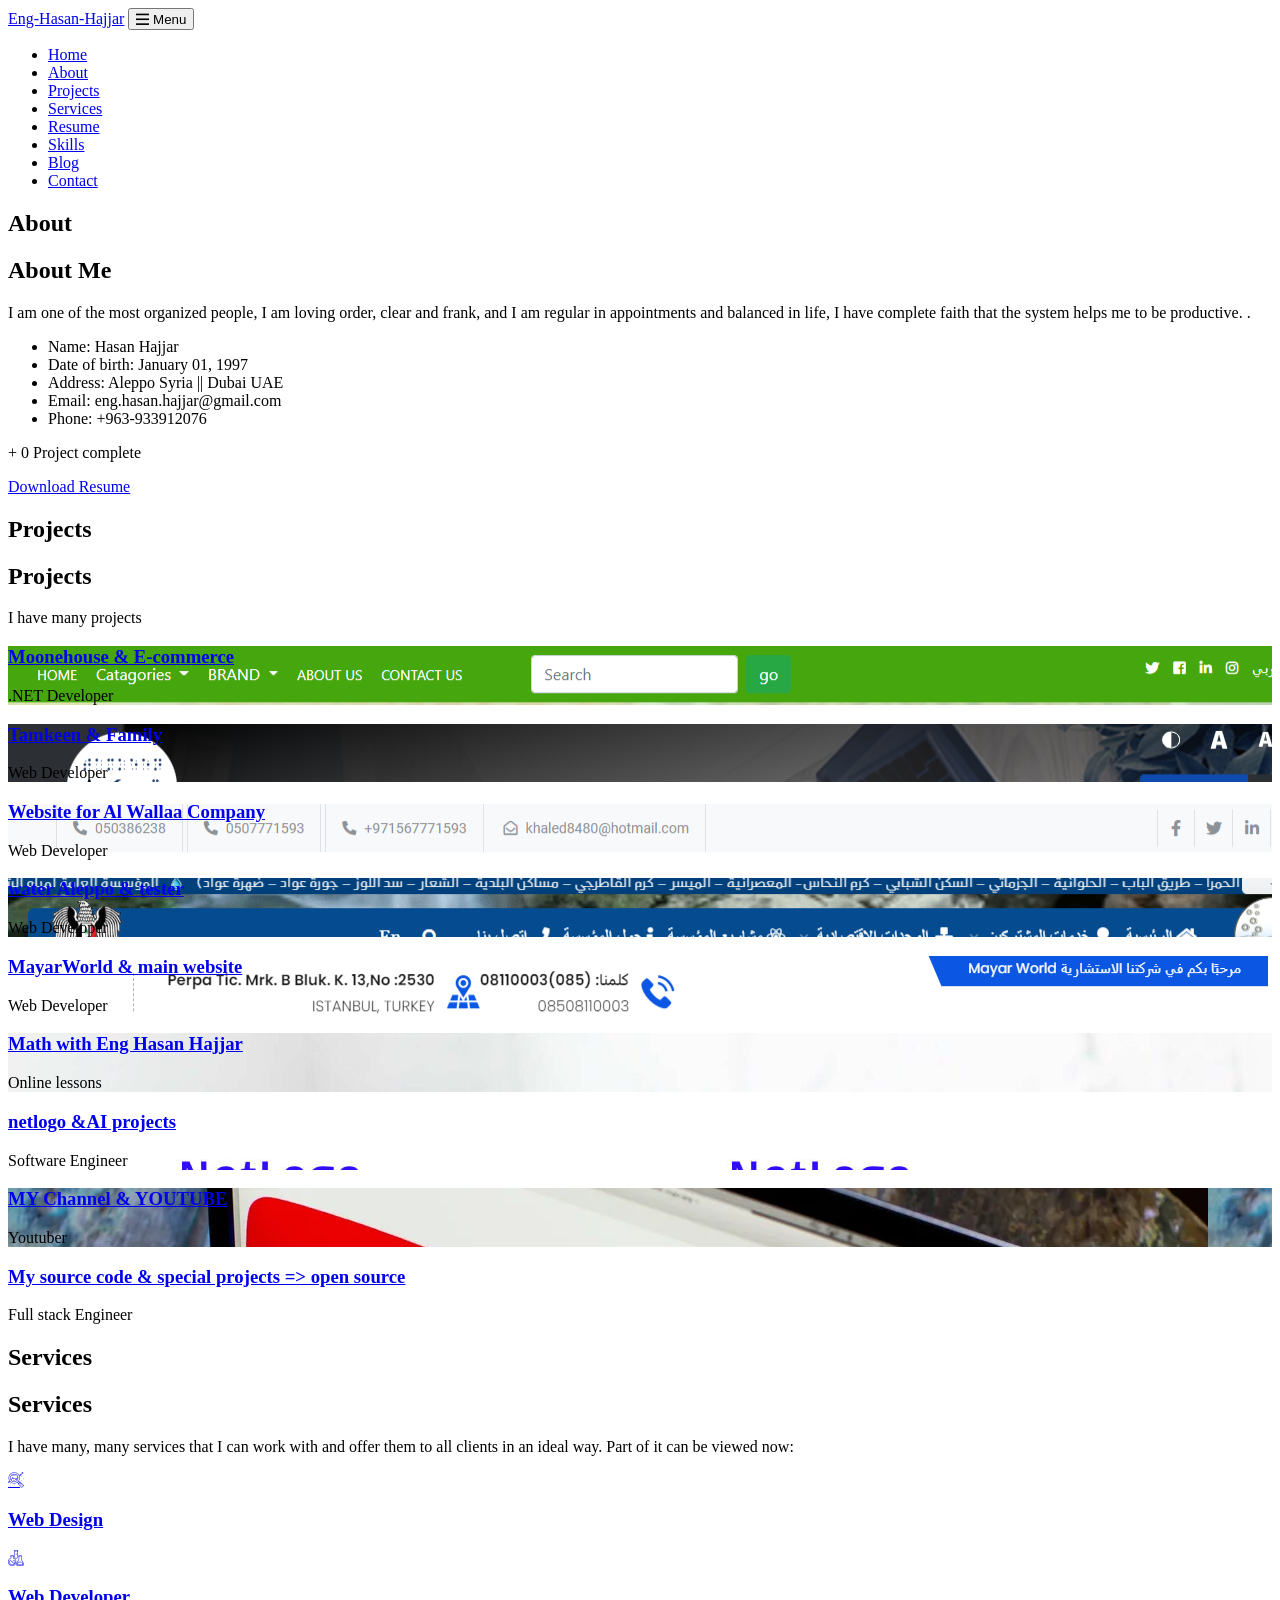
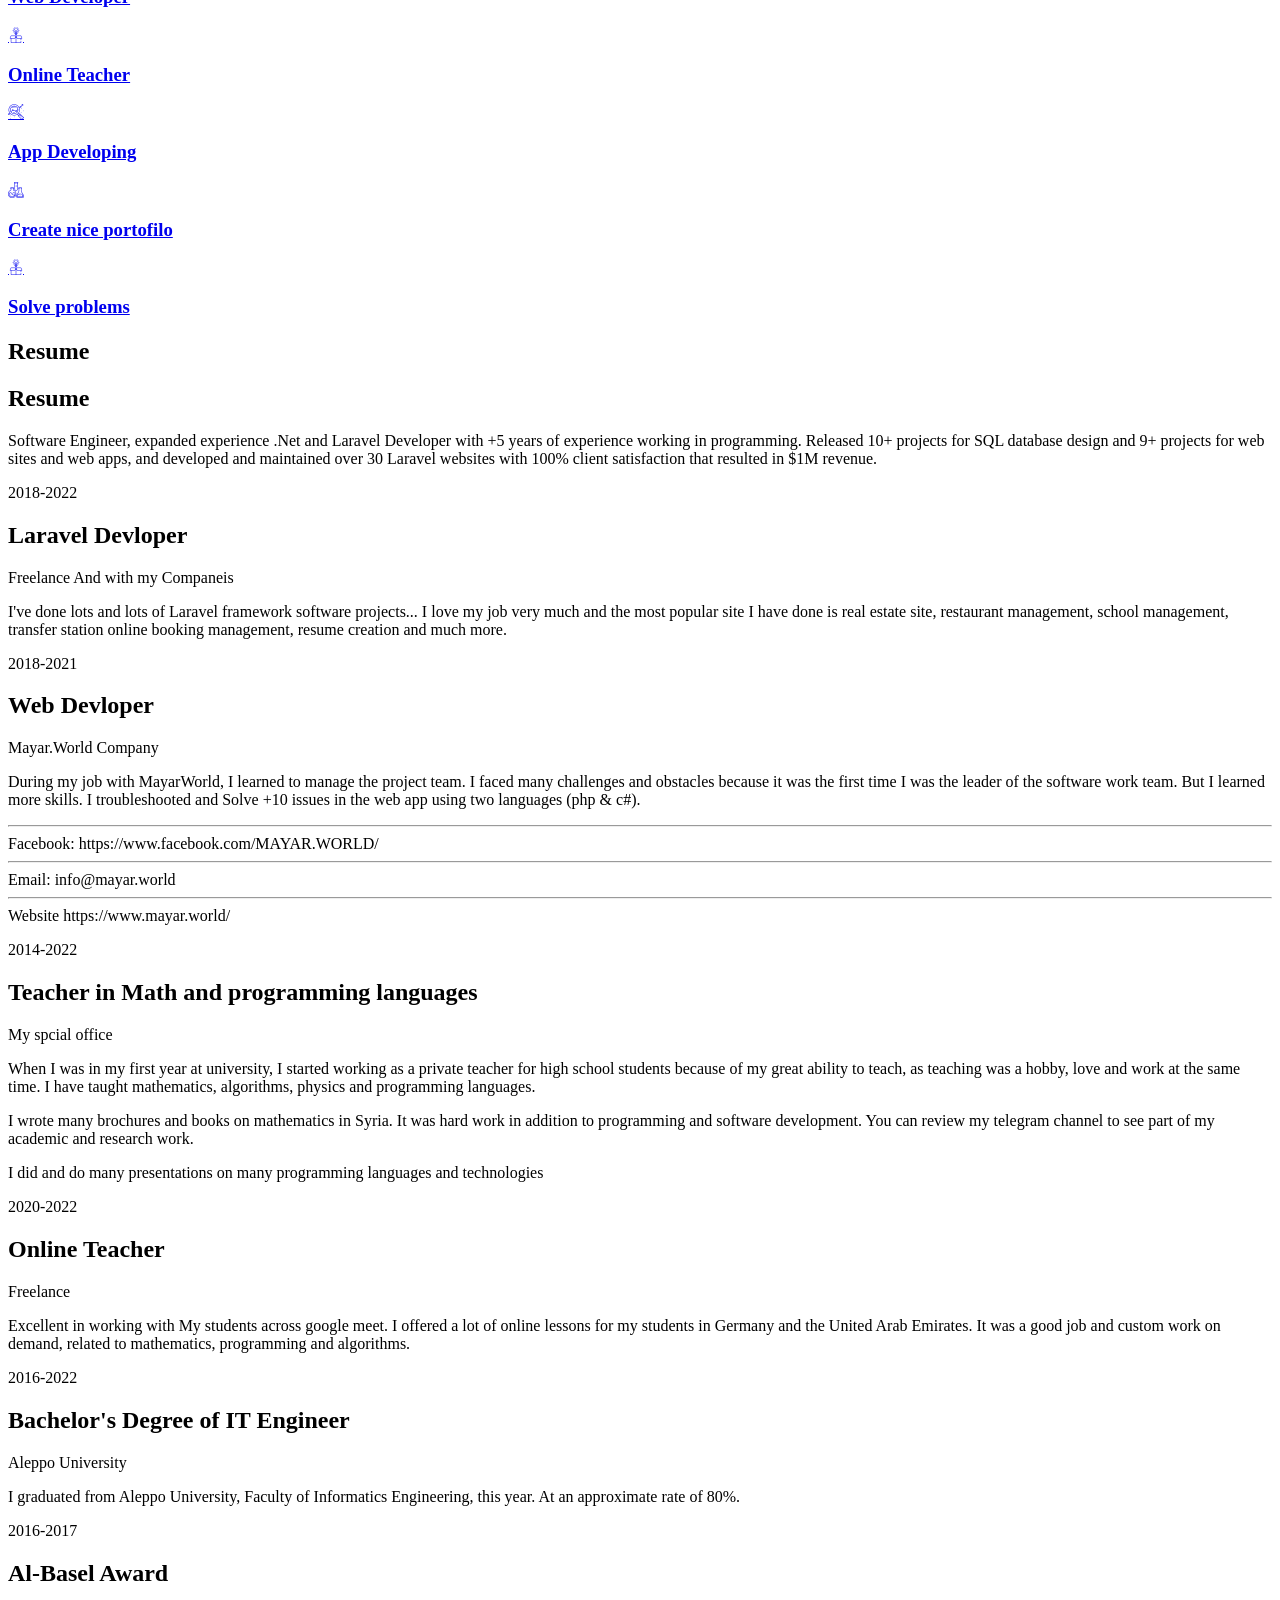
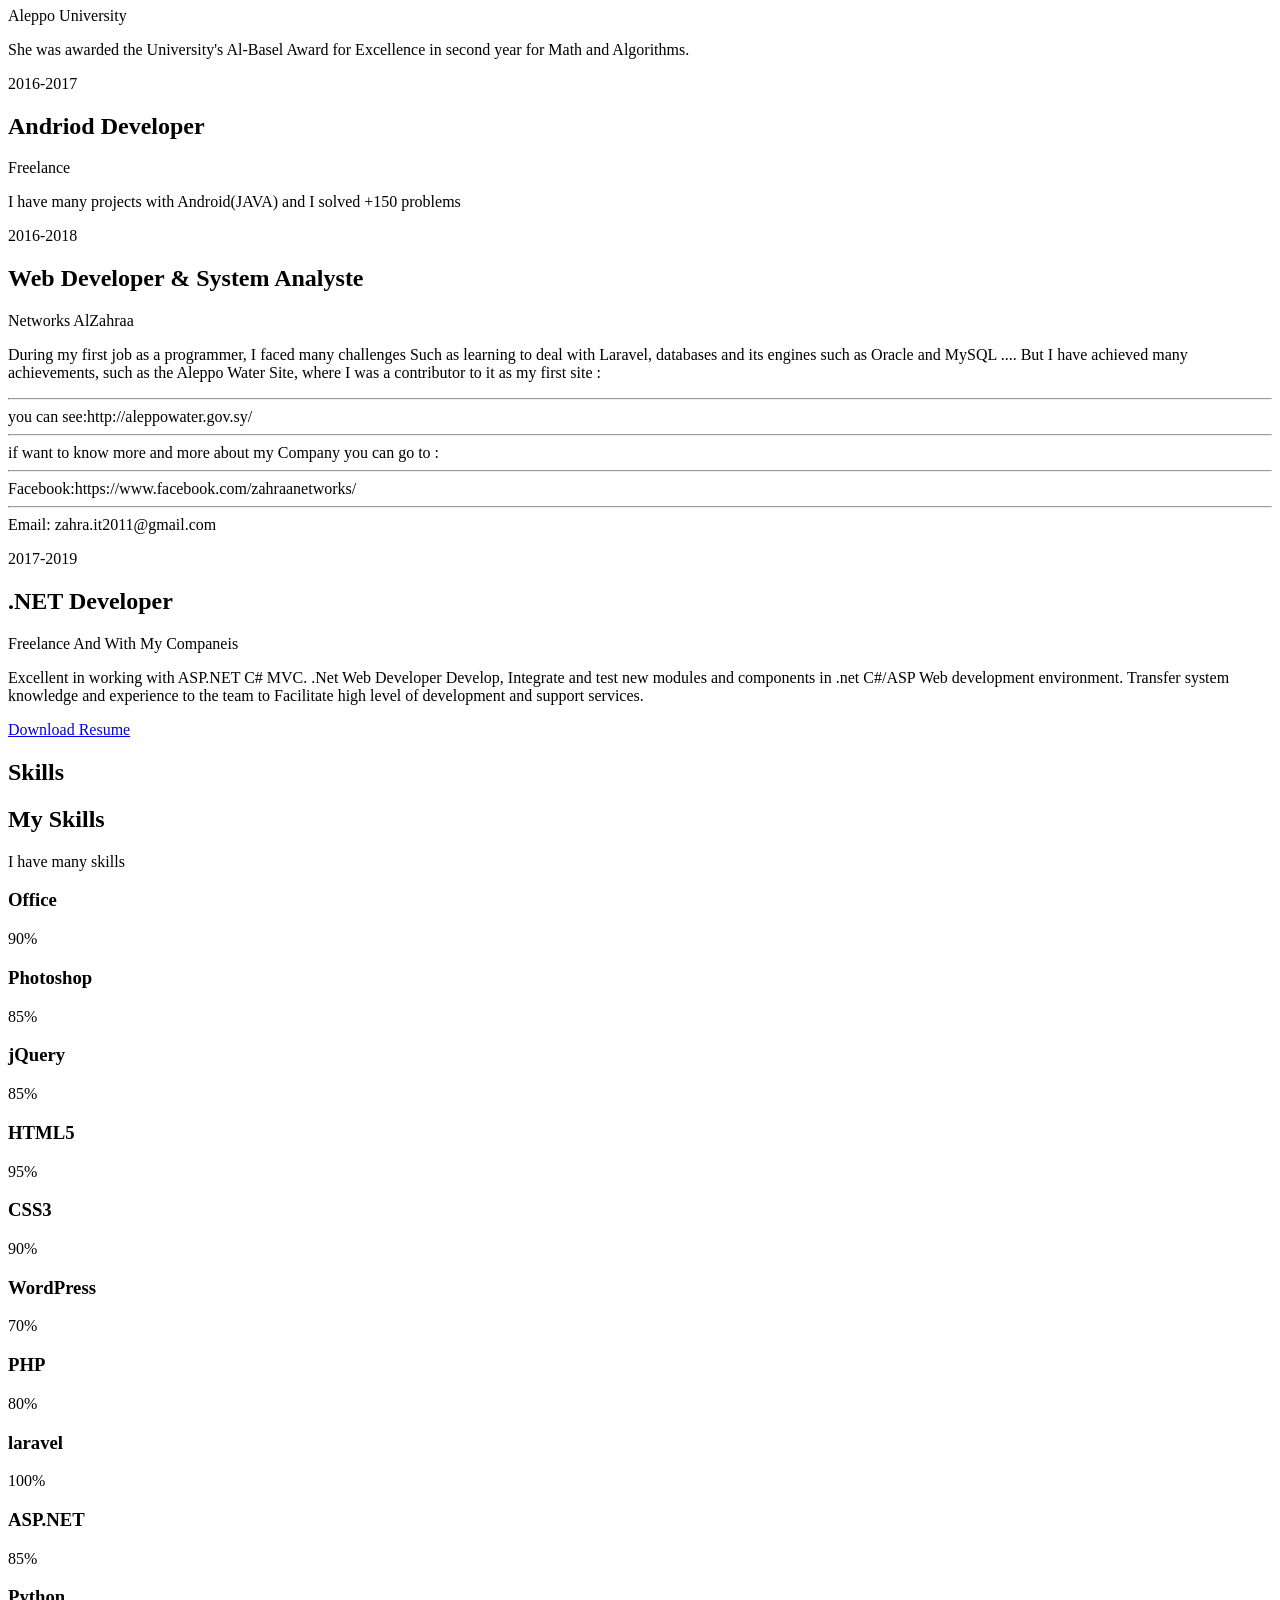
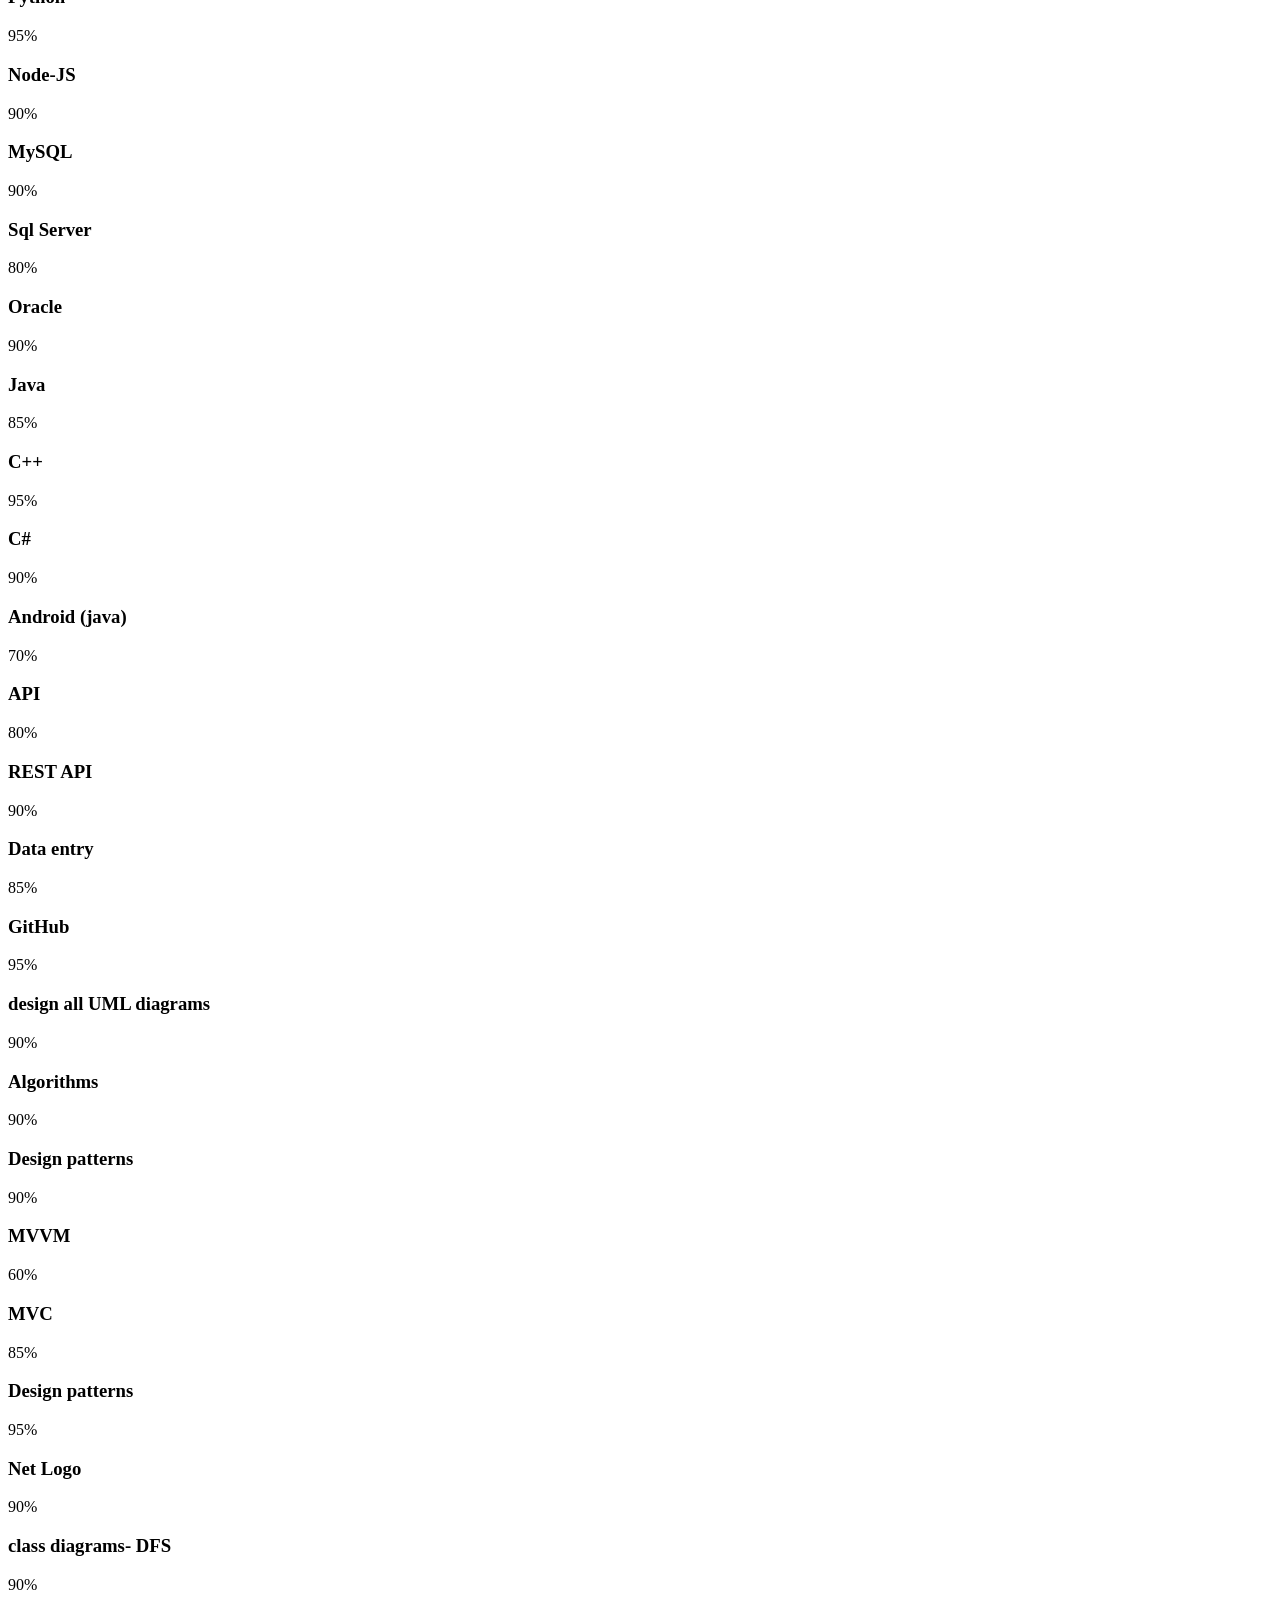
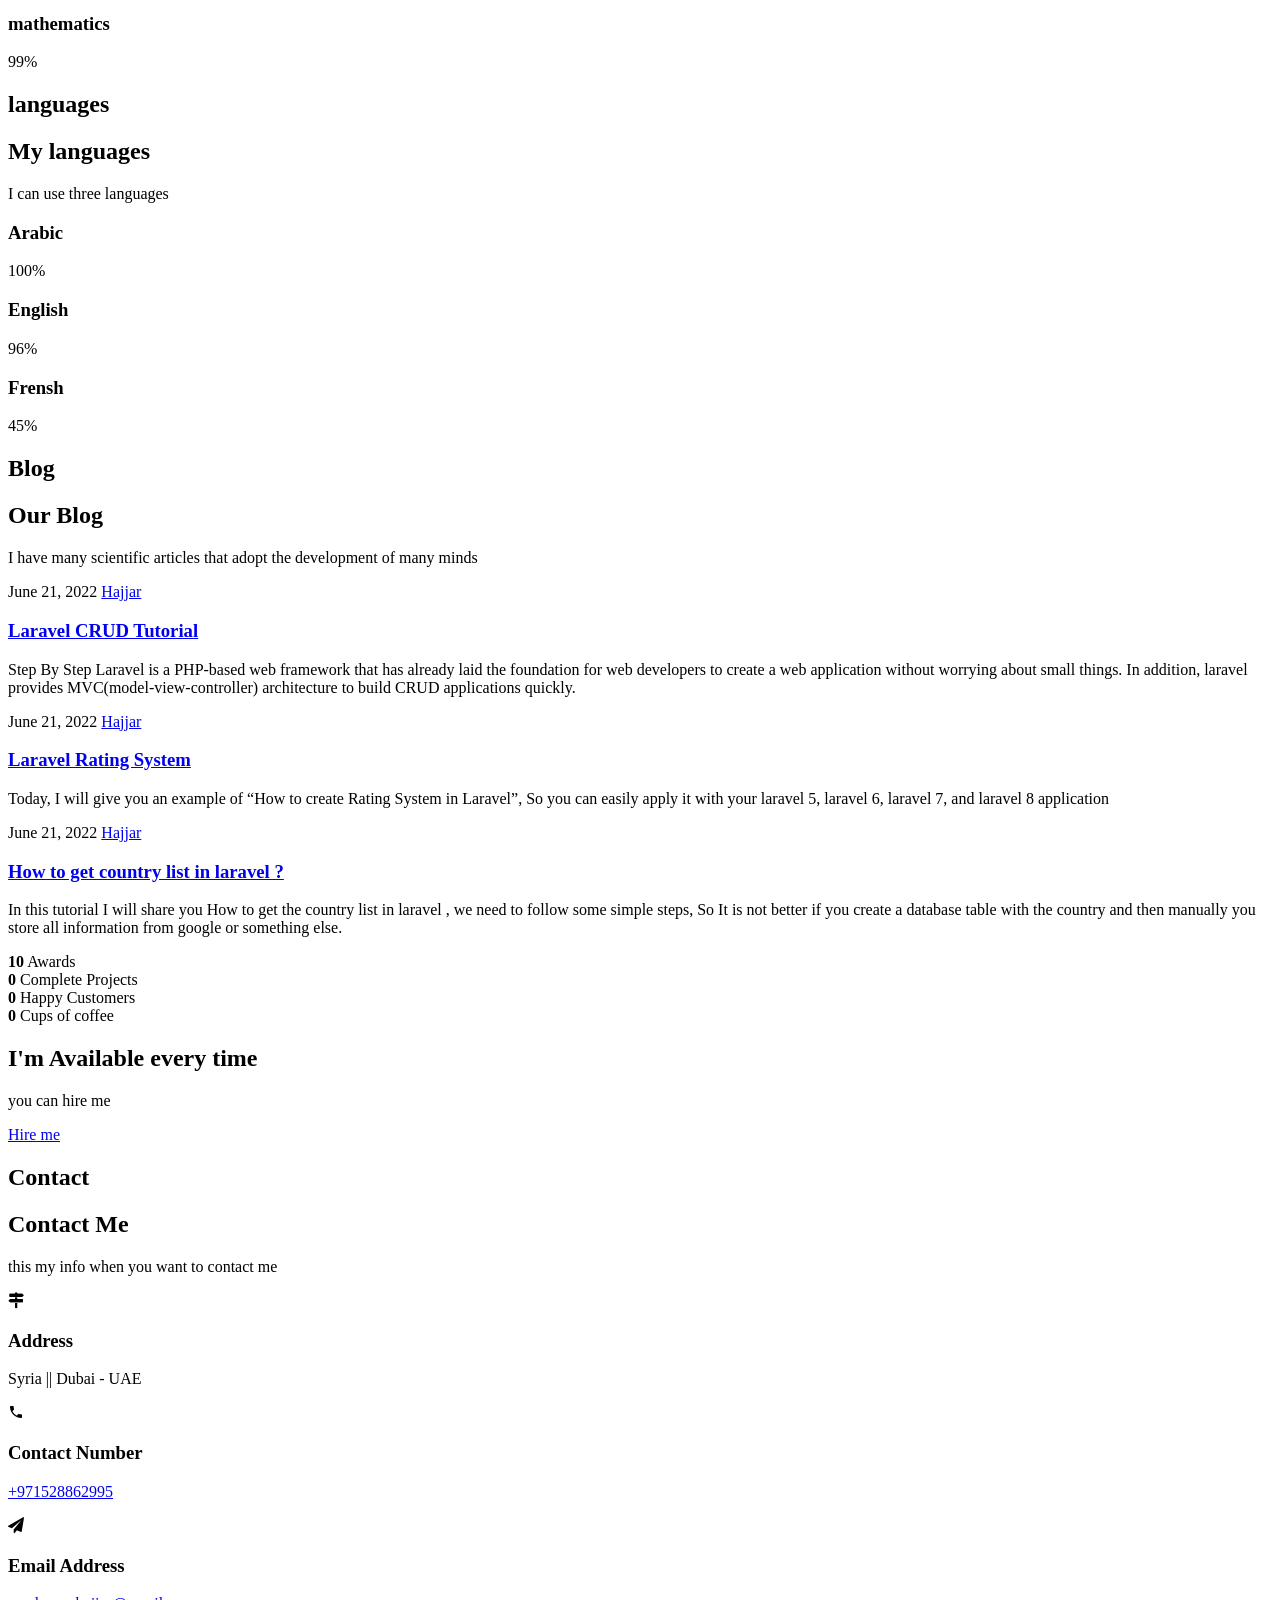
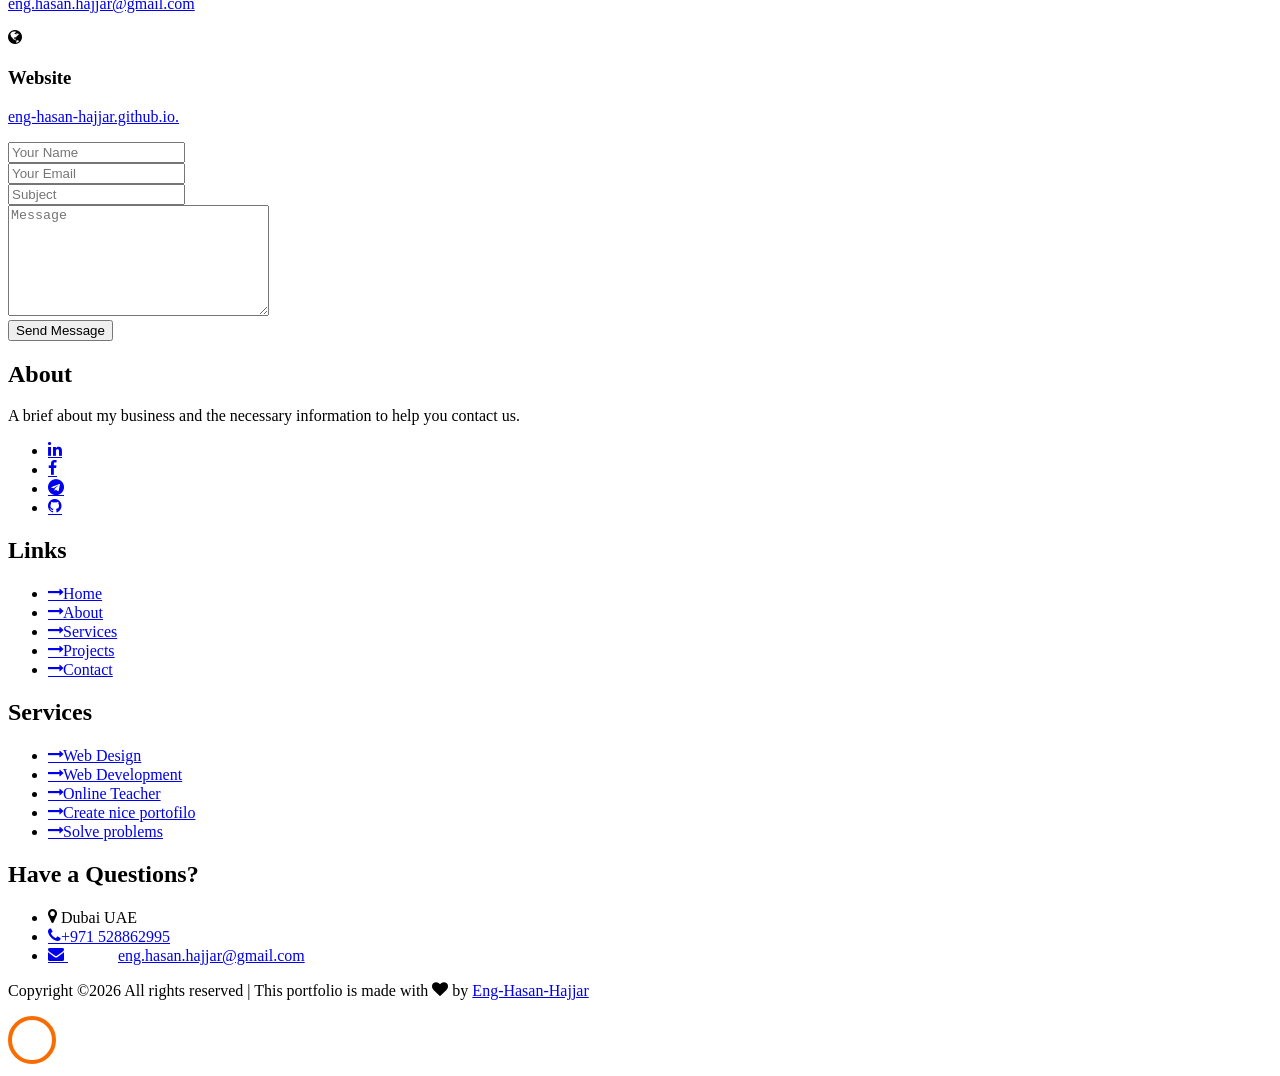
==== commit 39b9b2f5: "update projects section for new projects and links" ====
--- a/index.html
+++ b/index.html
@@ -152,43 +152,68 @@
 					<div class="row justify-content-center pb-5">
 				<div class="col-md-12 heading-section text-center ftco-animate">
 					<h1 class="big big-2">Projects</h1>
-					<h2 class="mb-4">Something of my work</h2>
+					<h2 class="mb-4">Projects</h2>
 					<p>I have many projects</p>
 				</div>
 				</div>
 					<div class="row">
-					
-						<div class="col-md-8">
-
-
-							<div class="project img ftco-animate d-flex justify-content-center align-items-center" style="background-image: url(images/projects5.jpg);">
+					<!--moonehouse Ecommerce -->
+						<div class="col-md-12">
+							<div class="project img ftco-animate d-flex justify-content-center align-items-center" style="background-image: url(images/project-moonhouse2.PNG);">
 								<div class="overlay"></div>
 								<div class="text text-center p-4">
-									<h3><a href="http://aleppowater.gov.sy/ar">water Aleppo &amp; tester</a></h3>
-									<span>Web Developer</span>
-								</div>
-							</div>
-
-
-
-
-							<div class="project img ftco-animate d-flex justify-content-center align-items-center" style="background-image: url(images/projects3.jpg);">
+									<h3><a href="https://www.moonehouse.com/">Moonehouse &amp; E-commerce</a></h3>
+									<span>.NET Developer</span>
+								</div>
+							</div>
+						</div>
+					<!--Wallaa Company -------------------  and  --------- Tamkeen project-->
+						<div class="col-md-4">
+							<div class="project img ftco-animate d-flex justify-content-center align-items-center" style="background-image: url(images/Project-Tamkeen.PNG);">
 								<div class="overlay"></div>
 								<div class="text text-center p-4">
-									<h3><a href="Hajjar_Math.html">Math with Eng Hasan Hajjar </a></h3>
-									<span>Online lessons</span>
-								</div>
-							</div>
-
-						</div>
+									<h3><a href="http://tamkeen.ae/en">Tamkeen &amp; Family </a></h3>
+									<span>Web Developer</span>
+								</div>
+							</div>
+						</div>
+						<div class="col-md-8">
+							<div class="project img ftco-animate d-flex justify-content-center align-items-center" style="background-image: url(images/Wallaa.jpg);">
+								<div class="overlay"></div>
+								<div class="text text-center p-4">
+									<!--  <h3><a href="https://al-wallaa.netlify.app/">ASP.net &amp; MVC </a></h3> -->
+									<h3><a href="projects/wallaa/index.html">Website for Al Wallaa Company </a></h3>
+
+									<span>Web Developer</span>
+								</div>
+							</div>
+						</div>
+					<!--Water Aleppo -------------------  and  --------- Mayar World project-->
+						<div class="col-md-8">
+								<div class="project img ftco-animate d-flex justify-content-center align-items-center" style="background-image: url(images/project-water.PNG);">
+									<div class="overlay"></div>
+									<div class="text text-center p-4">
+										<h3><a href="http://aleppowater.gov.sy/ar">water Aleppo &amp; tester</a></h3>
+										<span>Web Developer</span>
+									</div>
+								</div>
+								<div class="project img ftco-animate d-flex justify-content-center align-items-center" style="background-image: url(images/project-mayar.PNG);">
+									<div class="overlay"></div>
+									<div class="text text-center p-4">
+										<h3><a href="https://mayarworld.com/">MayarWorld &amp; main website</a></h3>
+										<span>Web Developer</span>
+									</div>
+								</div>
+						</div>
+					<!--Online lessons -------------------  and  --------- netlogo project-->
 						<div class="col-md-4">
 							<div class="row">
 								<div class="col-md-12">
-									<div class="project img ftco-animate d-flex justify-content-center align-items-center" style="background-image: url(images/projects4.png);">
+									<div class="project img ftco-animate d-flex justify-content-center align-items-center" style="background-image: url(images/projects3.jpg);">
 										<div class="overlay"></div>
 										<div class="text text-center p-4">
-											<h3><a href="https://www.mayar.world/">MayarWorld &amp; main website</a></h3>
-											<span>Web Developer</span>
+											<h3><a href="Hajjar_Math.html">Math with Eng Hasan Hajjar </a></h3>
+											<span>Online lessons</span>
 										</div>
 									</div>
 								</div>
@@ -203,49 +228,31 @@
 								</div>
 							</div>
 						</div>
-
-
-
+					<!--youtub ---------------and -------------github -->
 						<div class="col-md-4">
-							<div class="project img ftco-animate d-flex justify-content-center align-items-center" style="background-image: url(images/projects2.jpg);">
+							<div class="project img ftco-animate d-flex justify-content-center align-items-center" style="background-image: url(images/youtube-chanell.jpg);">
 								<div class="overlay"></div>
 								<div class="text text-center p-4">
-									<h3><a href="https://github.com/Eng-Hasan-Hajjar">Laravel &amp; php </a></h3>
-									<span>Web Developer</span>
+									<h3><a href="https://www.youtube.com/channel/UCrOC85WovuLY-jmRcs7ZAZA">MY Channel &amp; YOUTUBE </a></h3>
+									<span>Youtuber
+									</span>
 								</div>
 							</div>
 						</div>
 						<div class="col-md-8">
-							<div class="project img ftco-animate d-flex justify-content-center align-items-center" style="background-image: url(images/project1.jpg);">
+							<div class="project img ftco-animate d-flex justify-content-center align-items-center" style="background-image: url(images/git-github.png);">
 								<div class="overlay"></div>
 								<div class="text text-center p-4">
-									<h3><a href="https://al-wallaa.netlify.app/">ASP.net &amp; MVC </a></h3>
-									<span>Web Developer</span>
-								</div>
-							</div>
-						</div>
-
-
-
-
-						<div class="col-md-12">
-							<div class="project img ftco-animate d-flex justify-content-center align-items-center" style="background-image: url(images/Wallaa.jpg);">
-								<div class="overlay"></div>
-								<div class="text text-center p-4">
-									<h3><a href="projects/wallaa/index.html">Website for Al Wallaa Company </a></h3>
-									<span>Web Developer</span>
-								</div>
-							</div>
-						</div>
-
-
-
-
-
-
+									<h3><a href="https://github.com/Eng-Hasan-Hajjar">My source code &amp; special projects => open source </a></h3>
+									<span>Full stack Engineer</span>
+								</div>
+							</div>
+						</div>
 					</div>
 				</div>
 			</section>
+
+		 <!-------------------------     end       projects section          --------------------------->
 
 
 	     <!-------------------------            services section          ------------------------------>
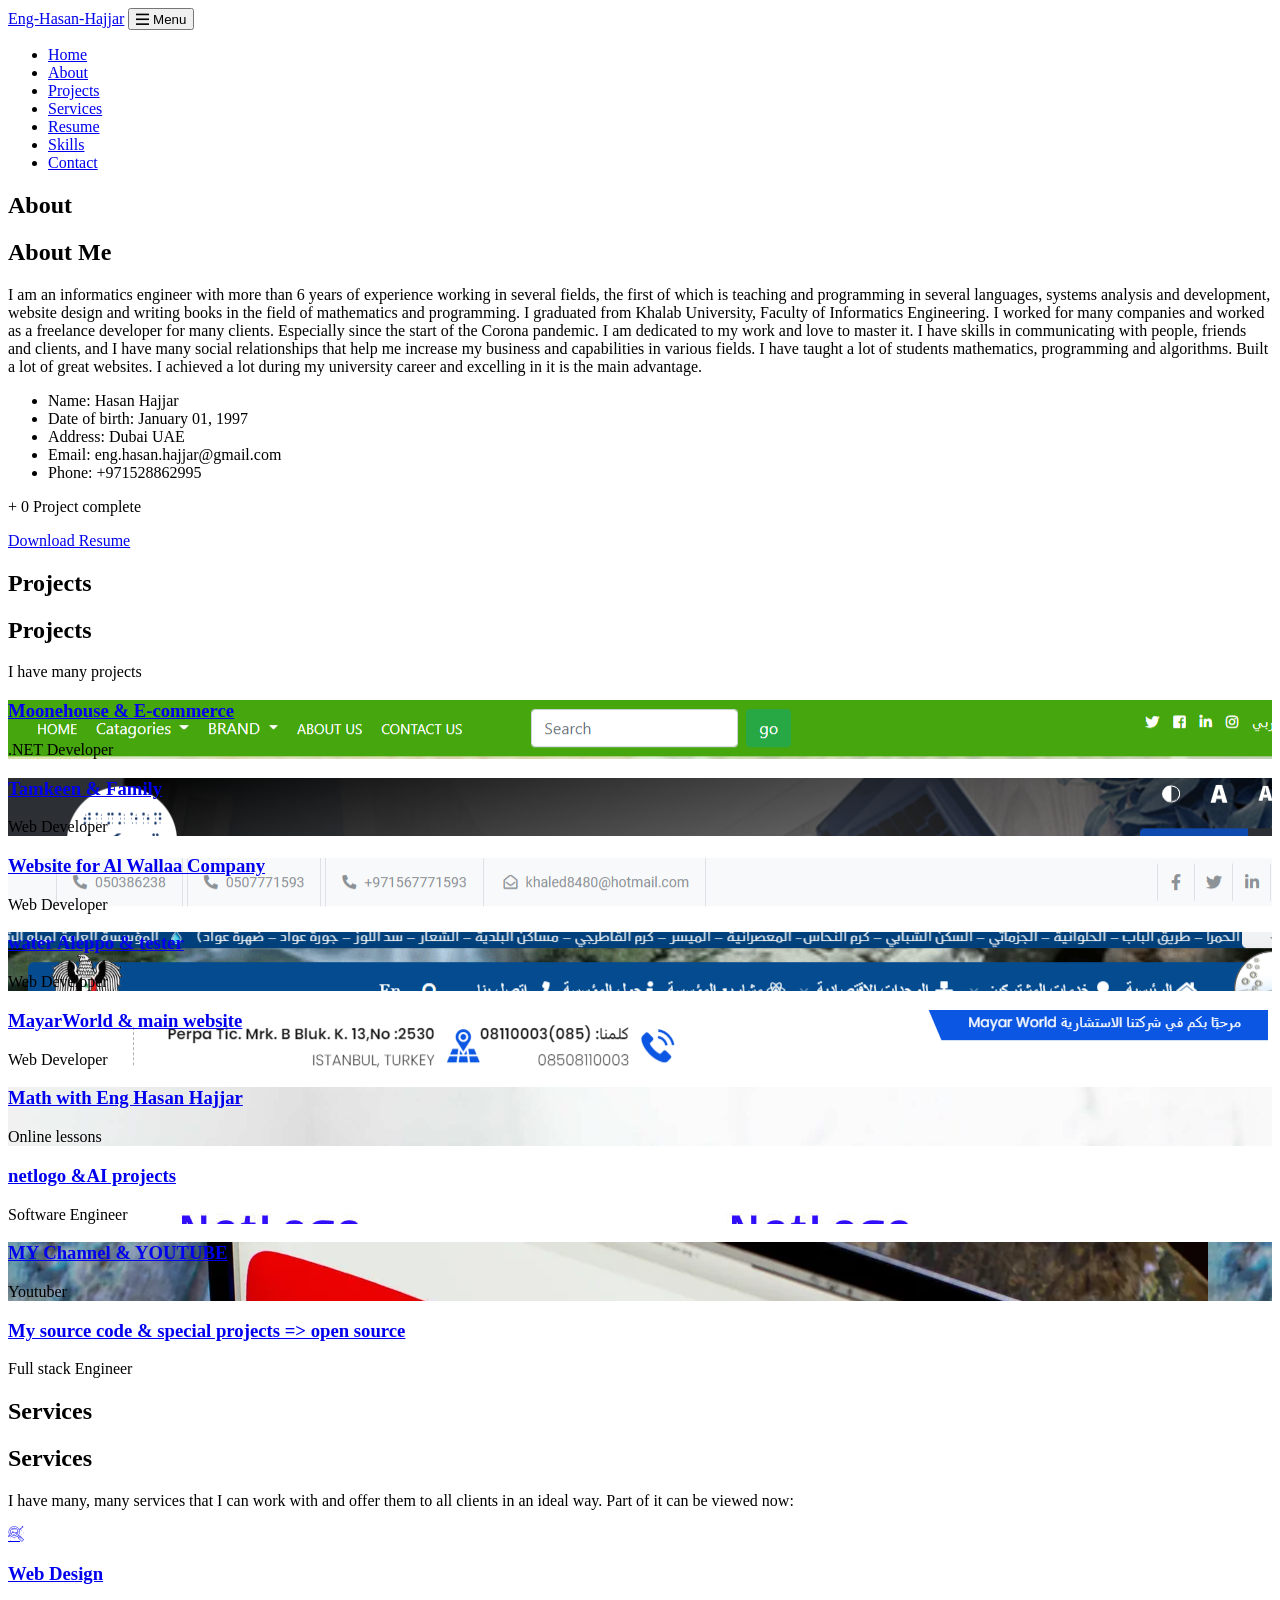
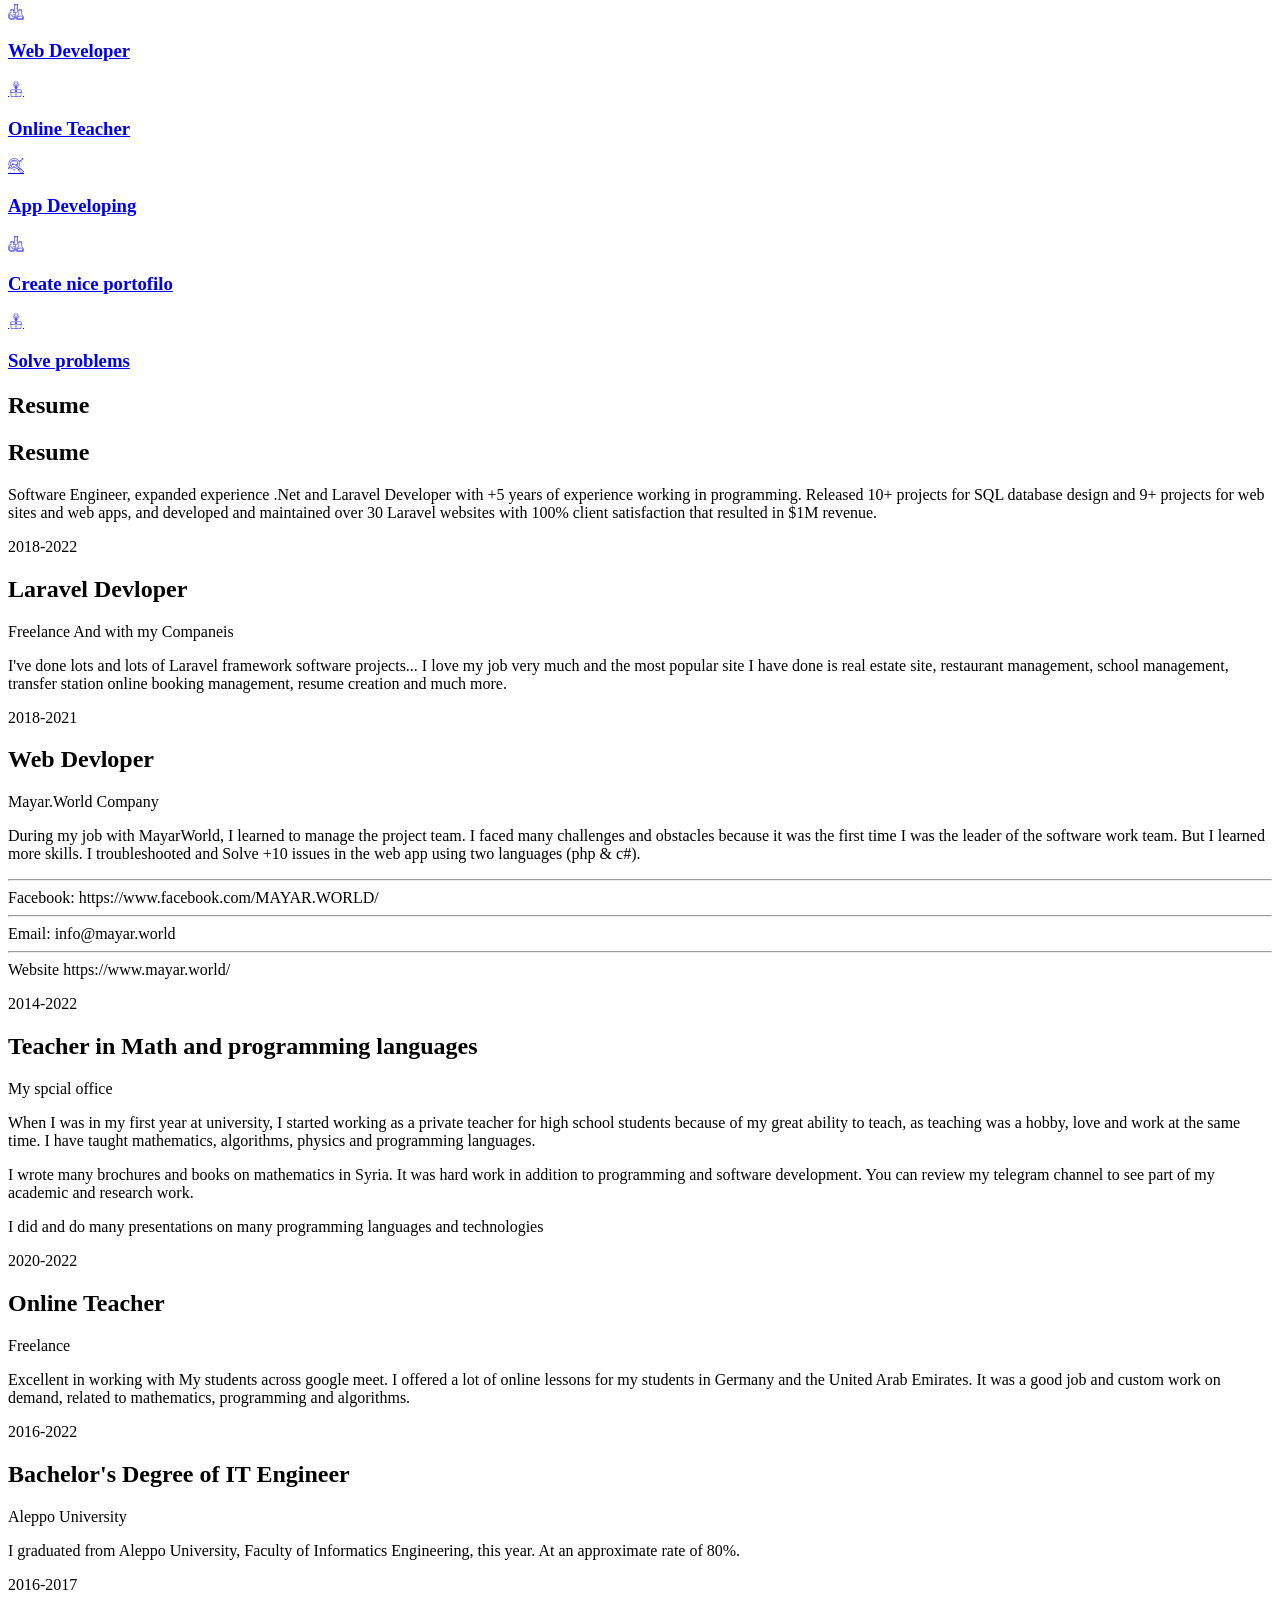
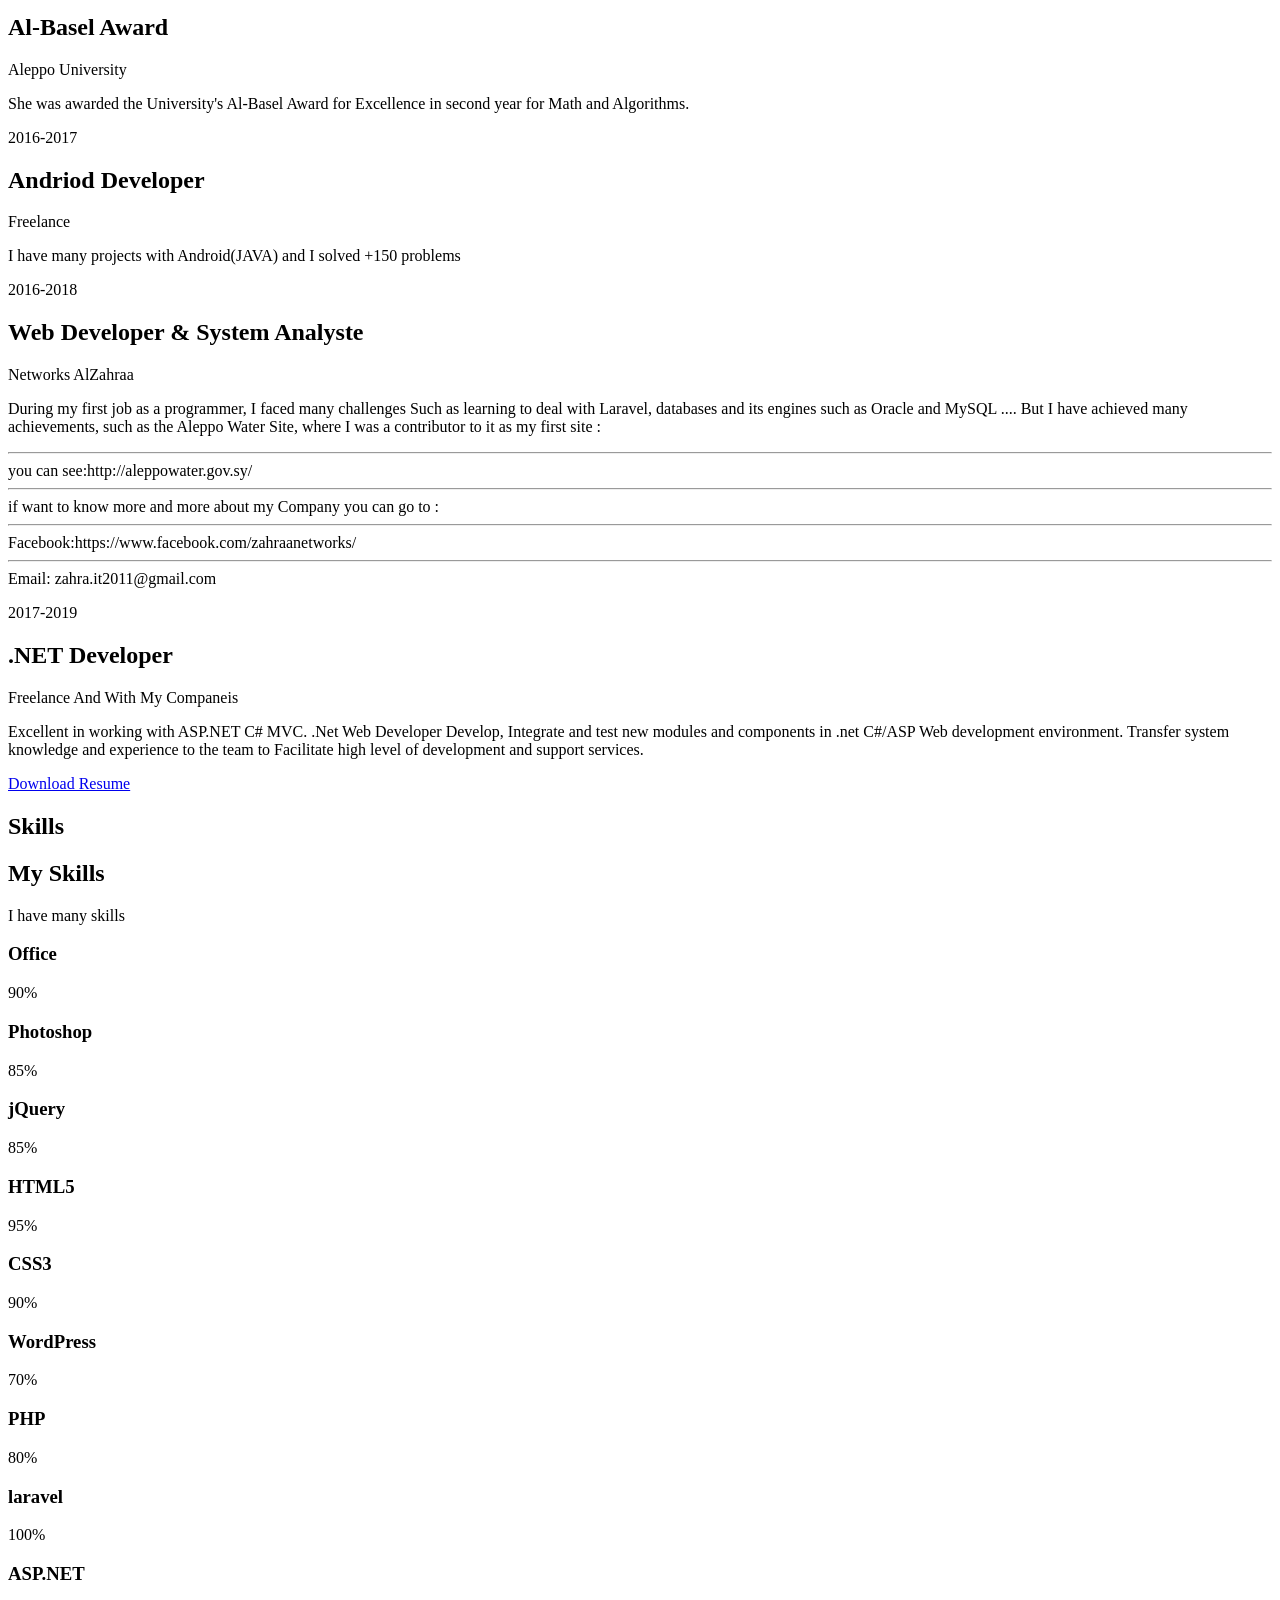
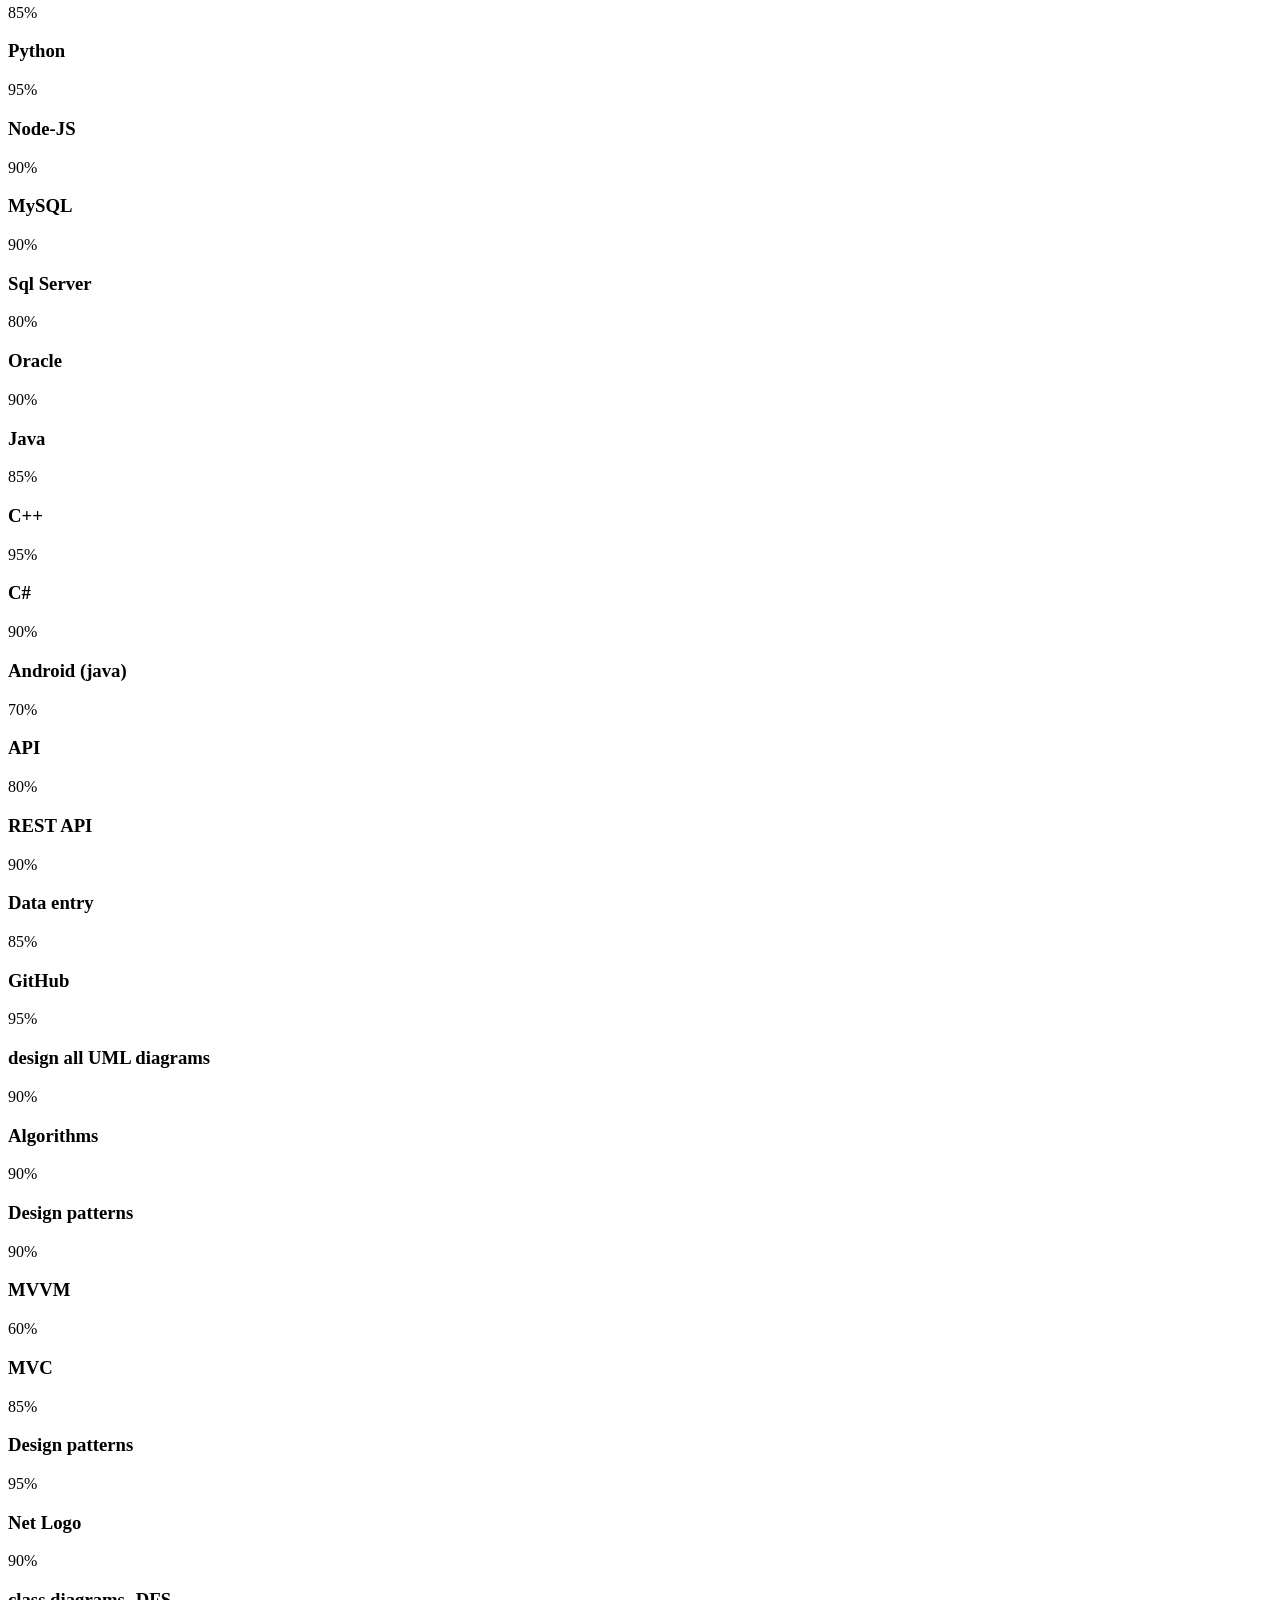
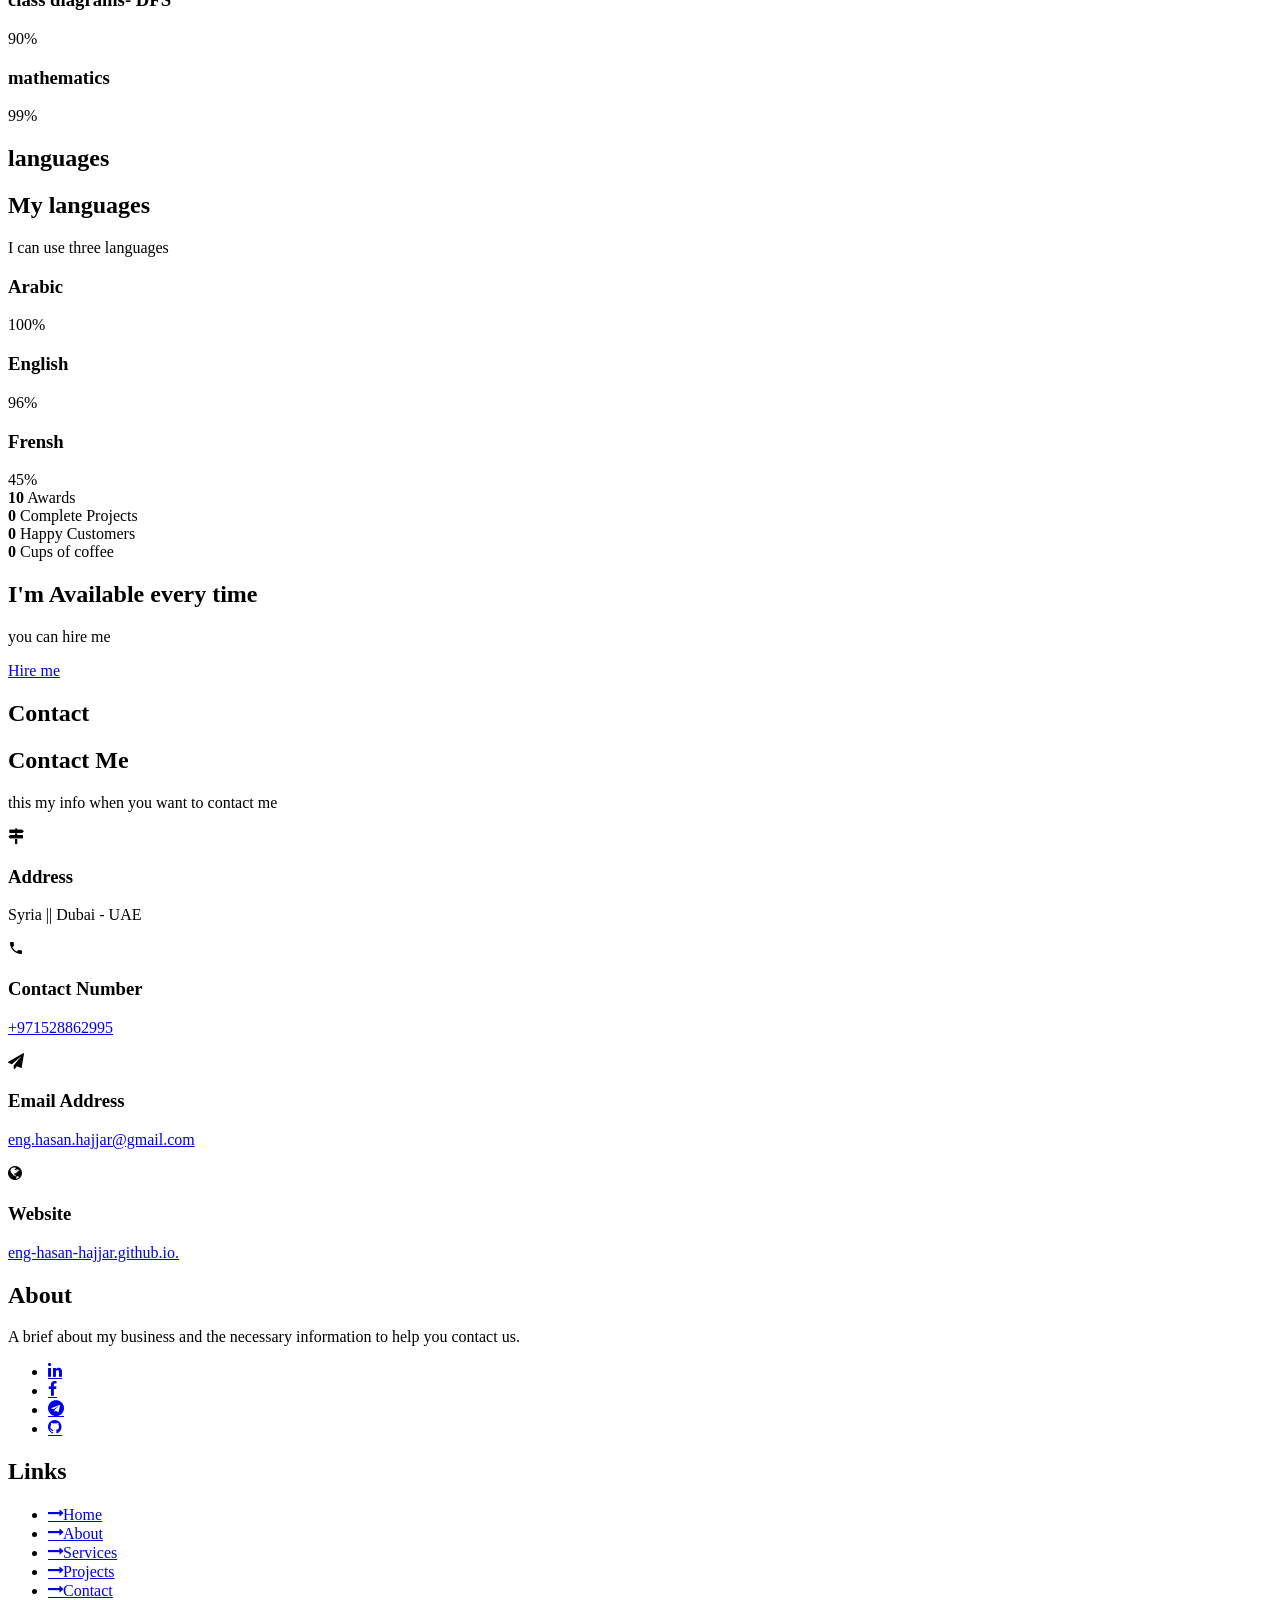
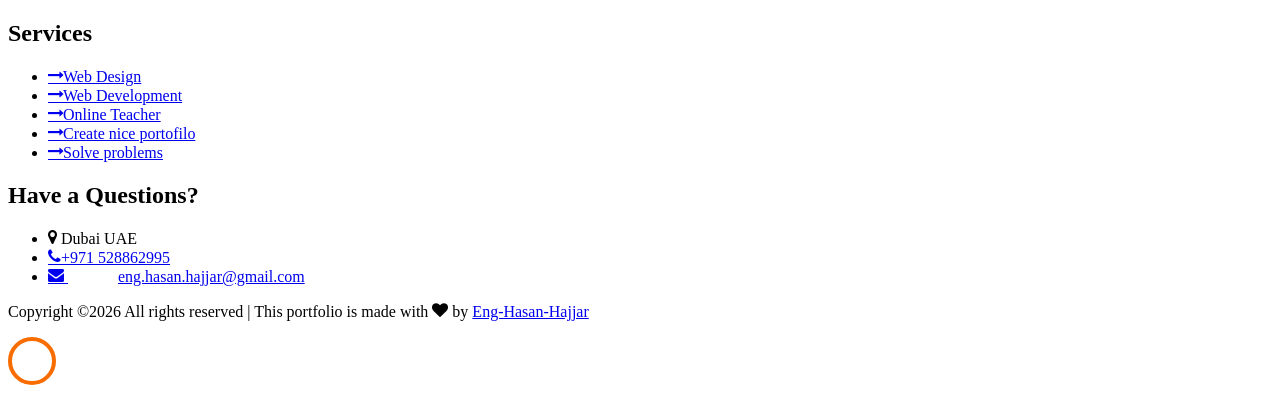
==== commit caa0dc1b: "delete form of contact" ====
--- a/index.html
+++ b/index.html
@@ -27,7 +27,6 @@
   <body data-spy="scroll" data-target=".site-navbar-target" data-offset="300">
 	  
 		 <!-------------------------             Navbar          ------------------------------>
-
 			<nav class="navbar navbar-expand-lg navbar-dark ftco_navbar ftco-navbar-light site-navbar-target" id="ftco-navbar">
 				<div class="container">
 				<a class="navbar-brand" href="index.html">Eng-Hasan-Hajjar</a>
@@ -44,14 +43,11 @@
 					<li class="nav-item"><a href="#resume-section" class="nav-link"><span>Resume</span></a></li>
 					<li class="nav-item"><a href="#skills-section" class="nav-link"><span>Skills</span></a></li>
 					<!---  <li class="nav-item"><a href="#languages-section" class="nav-link"><span>Languages</span></a></li>		-->
-					<li class="nav-item"><a href="#blog-section" class="nav-link"><span>Blog</span></a></li>
 					<li class="nav-item"><a href="#contact-section" class="nav-link"><span>Contact</span></a></li>
 					</ul>
 				</div>
 				</div>
 			</nav>
-
-
 	  	 <!-------------------------            home section          ------------------------------>
 
 			<section id="home-section" class="hero">
@@ -117,14 +113,22 @@
 						<div class="col-md-12 heading-section ftco-animate">
 							<h1 class="big">About</h1>
 							<h2 class="mb-4">About Me</h2>
-							<p>I am one of the most organized people, I am loving order, clear and frank, and I am regular in appointments and balanced in life, I have complete faith that the system helps me to be productive.
-								.</p>
+							<p>  
+								I am an informatics engineer with more than 6 years of experience working in several fields, the first of which is teaching and programming in several languages, systems analysis and development, website design and writing books in the field of mathematics and programming. I graduated from Khalab University, Faculty of Informatics Engineering. I worked for many companies and worked as a freelance developer for many clients.
+								Especially since the start of the Corona pandemic.
+								I am dedicated to my work and love to master it.
+								I have skills in communicating with people, friends and clients, and I have many social relationships that help me increase my business and capabilities in various fields.
+								I have taught a lot of students mathematics, programming and algorithms.
+								Built a lot of great websites.
+								I achieved a lot during my university career and excelling in it is the main advantage.
+								
+								</p>
 							<ul class="about-info mt-4 px-md-0 px-2">
 								<li class="d-flex"><span>Name:</span> <span>Hasan Hajjar</span></li>
 								<li class="d-flex"><span>Date of birth:</span> <span> January 01, 1997 </span></li>
-								<li class="d-flex"><span>Address:</span> <span> Aleppo Syria || Dubai UAE</span></li>
+								<li class="d-flex"><span>Address:</span> <span> Dubai UAE</span></li>
 								<li class="d-flex"><span>Email:</span> <span>eng.hasan.hajjar@gmail.com</span></li>
-								<li class="d-flex"><span>Phone: </span> <span>+963-933912076</span></li>
+								<li class="d-flex"><span>Phone: </span> <span>+971528862995</span></li>
 							</ul>
 						</div>
 						</div>
@@ -331,8 +335,6 @@
 						</div>
 				</div>
 			</section>
-
-
 
 
 		<!-------------------------            Resume section          ------------------------------>
@@ -946,88 +948,6 @@
 
 				</div>
 			</section>
-
-
-
-
-		 <!-------------------------            bloge section          ------------------------------>
-			<section class="ftco-section" id="blog-section">
-			<div class="container">
-				<div class="row justify-content-center mb-5 pb-5">
-				<div class="col-md-7 heading-section text-center ftco-animate">
-					<h1 class="big big-2">Blog</h1>
-					<h2 class="mb-4">Our Blog</h2>
-					<p>I have many scientific articles that adopt the development of many minds</p>
-				</div>
-				</div>
-				<div class="row d-flex">
-				<div class="col-md-4 d-flex ftco-animate">
-					<div class="blog-entry justify-content-end">
-					<a href="laravel_crud.html" class="block-20" style="background-image: url('images/crud.jpg');">
-					</a>
-					<div class="text mt-3 float-right d-block">
-						<div class="d-flex align-items-center mb-3 meta">
-							<p class="mb-0">
-								<span class="mr-2">June 21, 2022</span>
-								<a href="#" class="mr-2">Hajjar</a>
-							<!--	<a href="#" class="meta-chat"><span class="icon-chat"></span> 3</a>-->
-							</p>
-						</div>
-						<h3 class="heading"><a href="laravel_crud.html">Laravel CRUD Tutorial </a></h3>
-						<p>Step By Step 
-							Laravel is a PHP-based web framework that has already laid the foundation for web developers to create a web application without worrying about small things. 
-							In addition, laravel provides MVC(model-view-controller) architecture to build CRUD applications quickly.
-						</p>
-					</div>
-					</div>
-				</div>
-				<div class="col-md-4 d-flex ftco-animate">
-					<div class="blog-entry justify-content-end">
-					<a href="laravel_rating.html" class="block-20" style="background-image: url('images/image_2.jpg');">
-					</a>
-					<div class="text mt-3 float-right d-block">
-						<div class="d-flex align-items-center mb-3 meta">
-							<p class="mb-0">
-								<span class="mr-2">June 21, 2022</span>
-								<a href="#" class="mr-2">Hajjar</a>
-								<!--<a href="#" class="meta-chat"><span class="icon-chat"></span> 3</a>-->
-							</p>
-						</div>
-						<h3 class="heading"><a href="laravel_rating.html">Laravel Rating System</a></h3>
-						<p>Today, I will give you an example of “How to create Rating System in Laravel”, 
-							So you can easily apply 
-							it with your laravel 5, laravel 6, laravel 7, and laravel 8 application</p>
-					</div>
-					</div>
-				</div>
-				<div class="col-md-4 d-flex ftco-animate">
-					<div class="blog-entry">
-					<a href="laravel_list_country.html" class="block-20" style="background-image: url('images/image_3.jpg');">
-					</a>
-					<div class="text mt-3 float-right d-block">
-						<div class="d-flex align-items-center mb-3 meta">
-							<p class="mb-0">
-								<span class="mr-2">June 21, 2022</span>
-								<a href="#" class="mr-2">Hajjar</a>
-								<!--<a href="#" class="meta-chat"><span class="icon-chat"></span> 3</a>-->
-							</p>
-						</div>
-						<h3 class="heading">
-							<a href="laravel_list_country.html">
-							How to get country list in laravel ?</a></h3>
-						<p>In this tutorial I will share you How to get the country list in laravel , 
-							we need to follow some simple steps, 
-							So It is not better if you create a database table with the country and then manually you store all information from google or something else.</p>
-					</div>
-					</div>
-				</div>
-				</div>
-			</div>
-			</section>
-
-
-
-
 		 <!-------------------------            counter section          ------------------------------>
 			<section class="ftco-section ftco-no-pt ftco-no-pb ftco-counter img" id="section-counter">
 				<div class="container">
@@ -1134,32 +1054,6 @@
 				</div>
 				</div>
 
-				<div class="row no-gutters block-9">
-				<div class="col-md-6 order-md-last d-flex">
-					<form action="mailto: hasanhajjar535@gmail.com" class="bg-light p-4 p-md-5 contact-form">
-					<div class="form-group">
-						<input type="text" class="form-control" placeholder="Your Name">
-					</div>
-					<div class="form-group">
-						<input type="text" class="form-control" placeholder="Your Email">
-					</div>
-					<div class="form-group">
-						<input type="text" class="form-control" placeholder="Subject">
-					</div>
-					<div class="form-group">
-						<textarea name="" id="" cols="30" rows="7" class="form-control" placeholder="Message"></textarea>
-					</div>
-					<div class="form-group">
-						<input type="submit" value="Send Message" class="btn btn-primary py-3 px-5">
-					</div>
-					</form>
-				
-				</div>
-
-				<div class="col-md-6 d-flex">
-					<div class="img" style="background-image: url(images/about.jpg);"></div>
-				</div>
-				</div>
 			</div>
 			</section>
 		
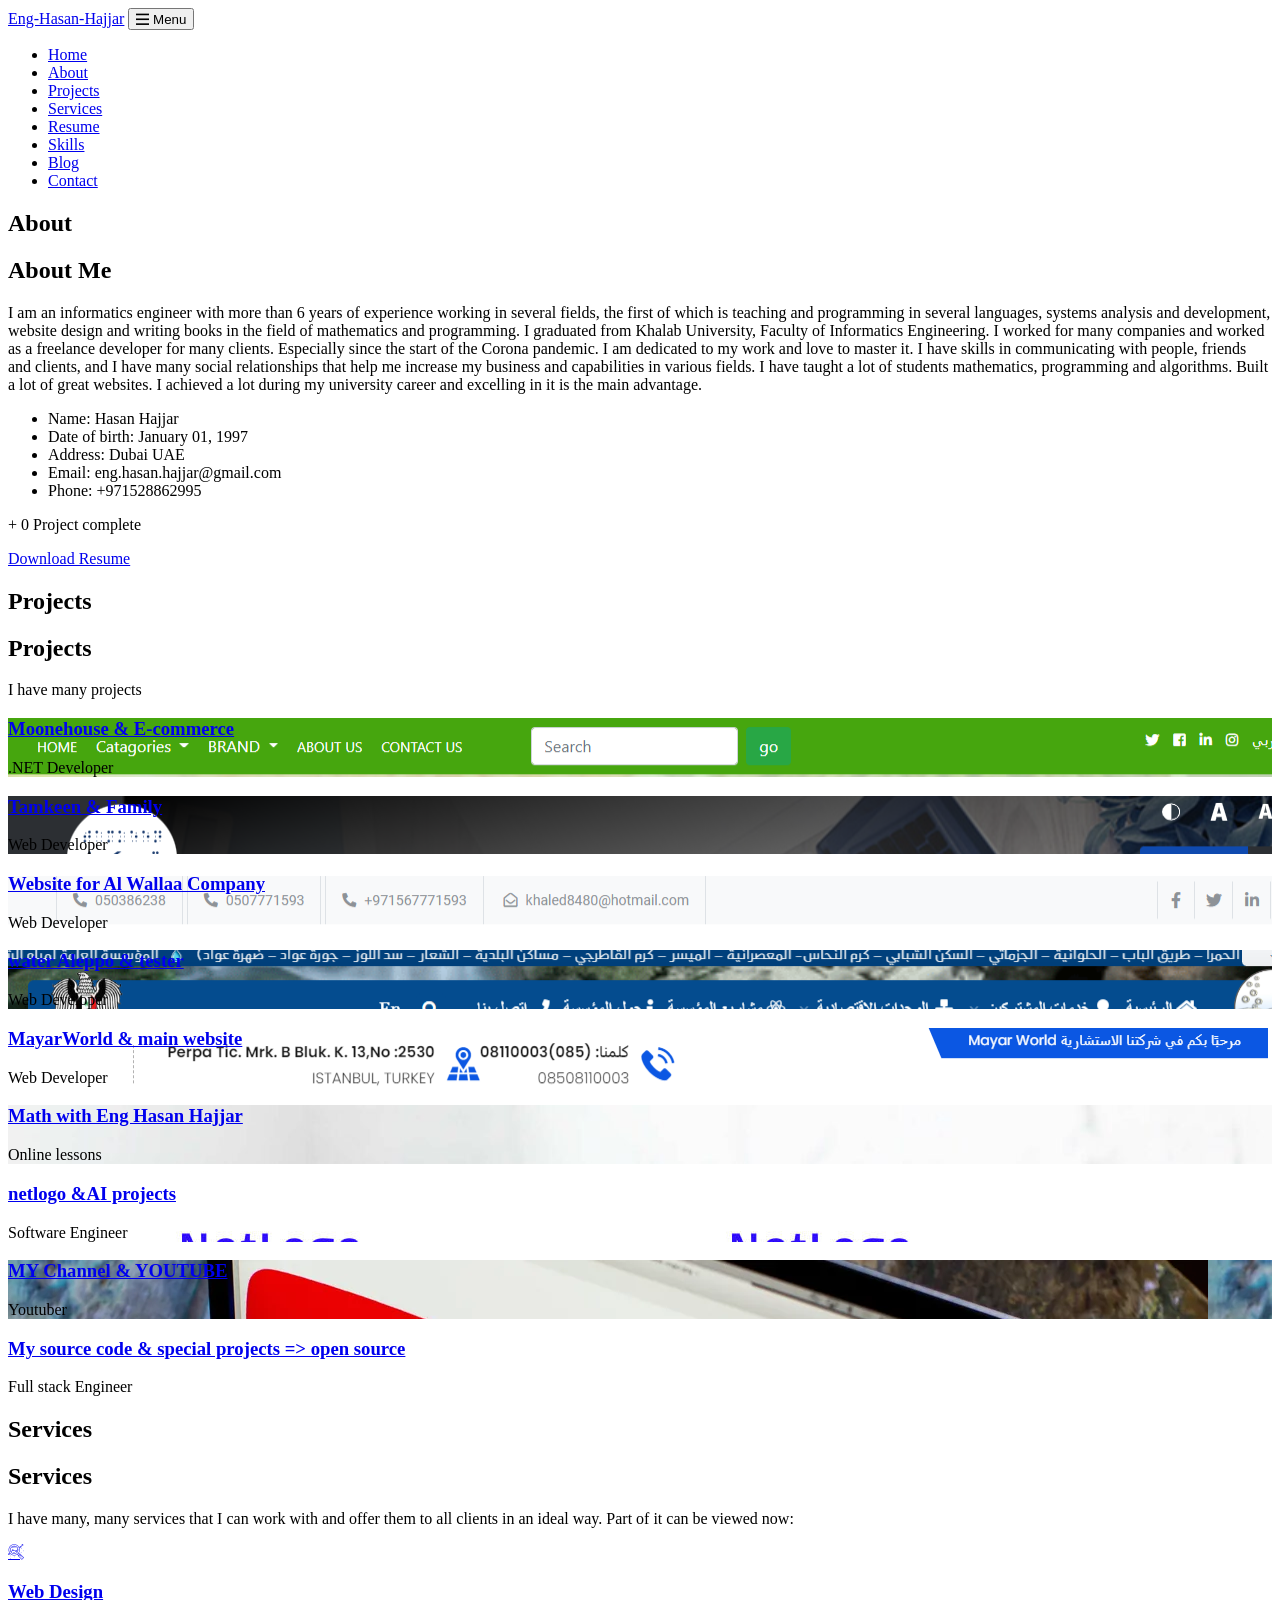
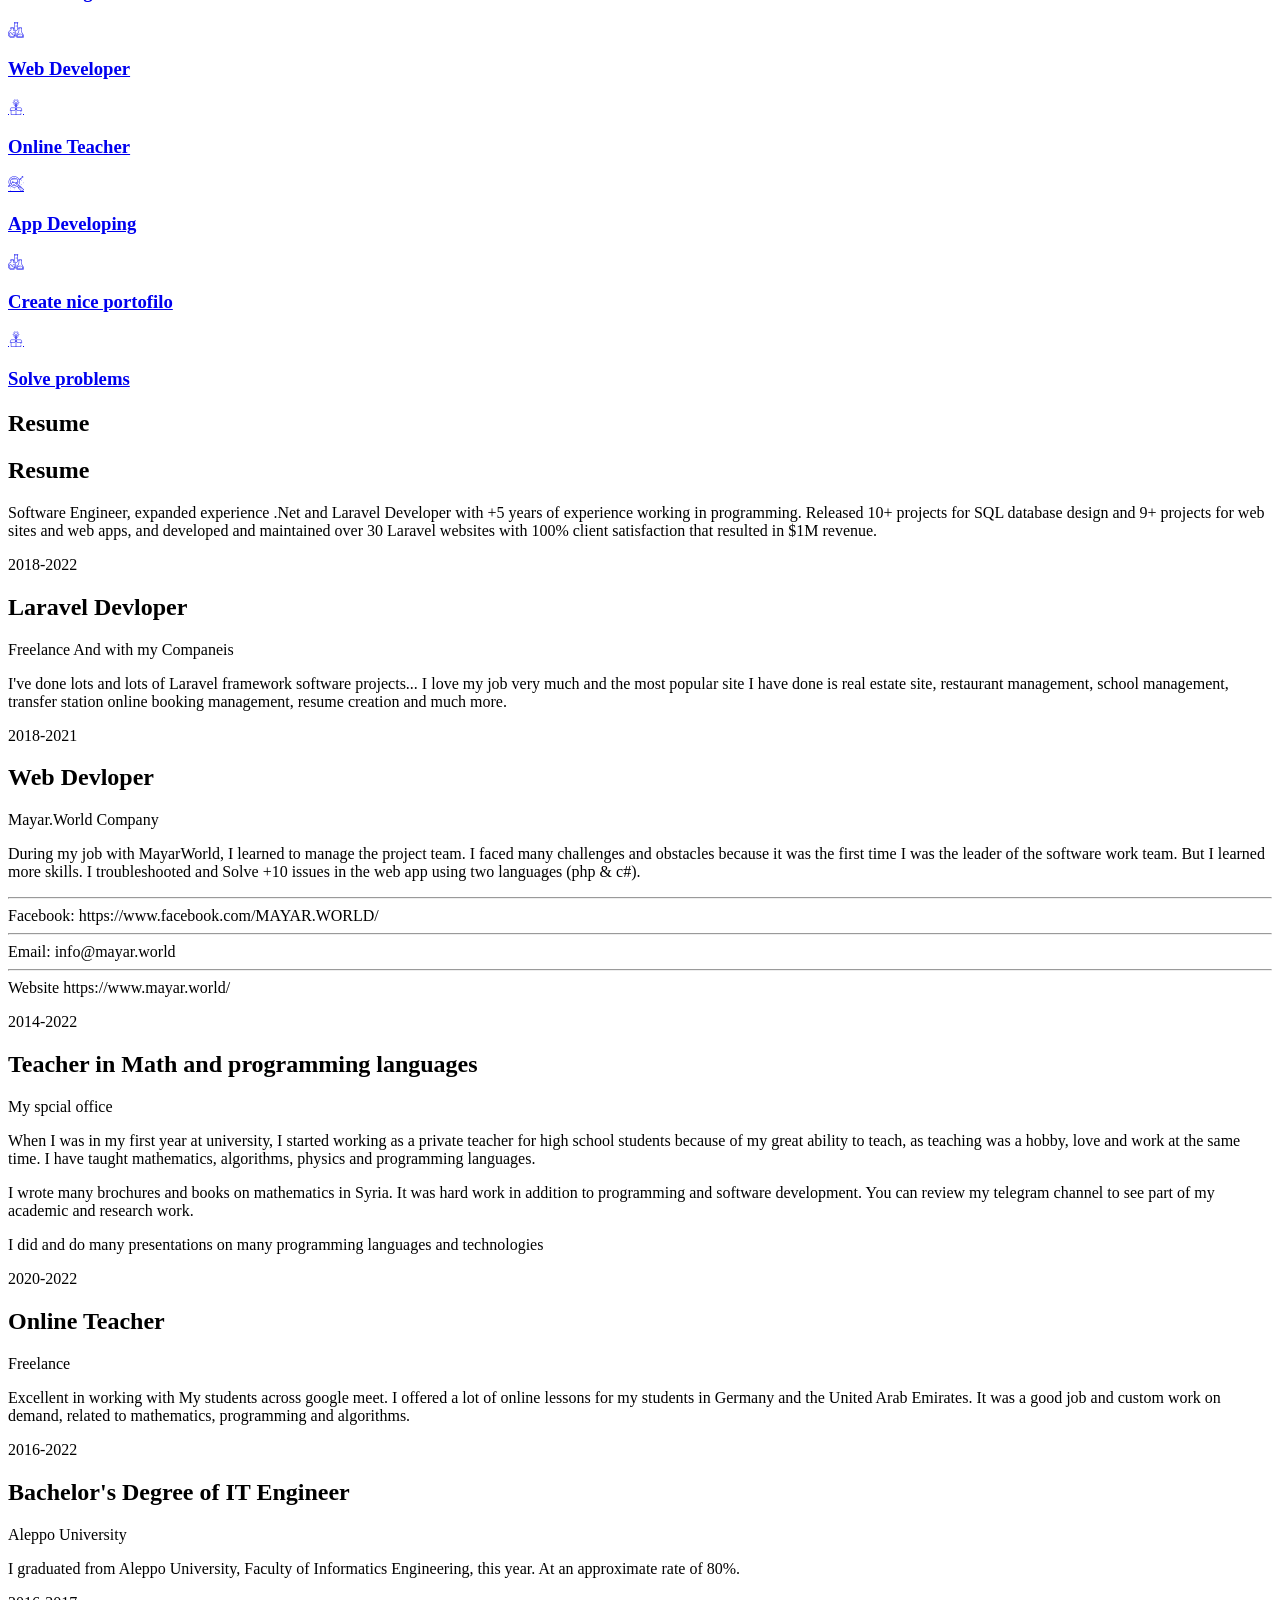
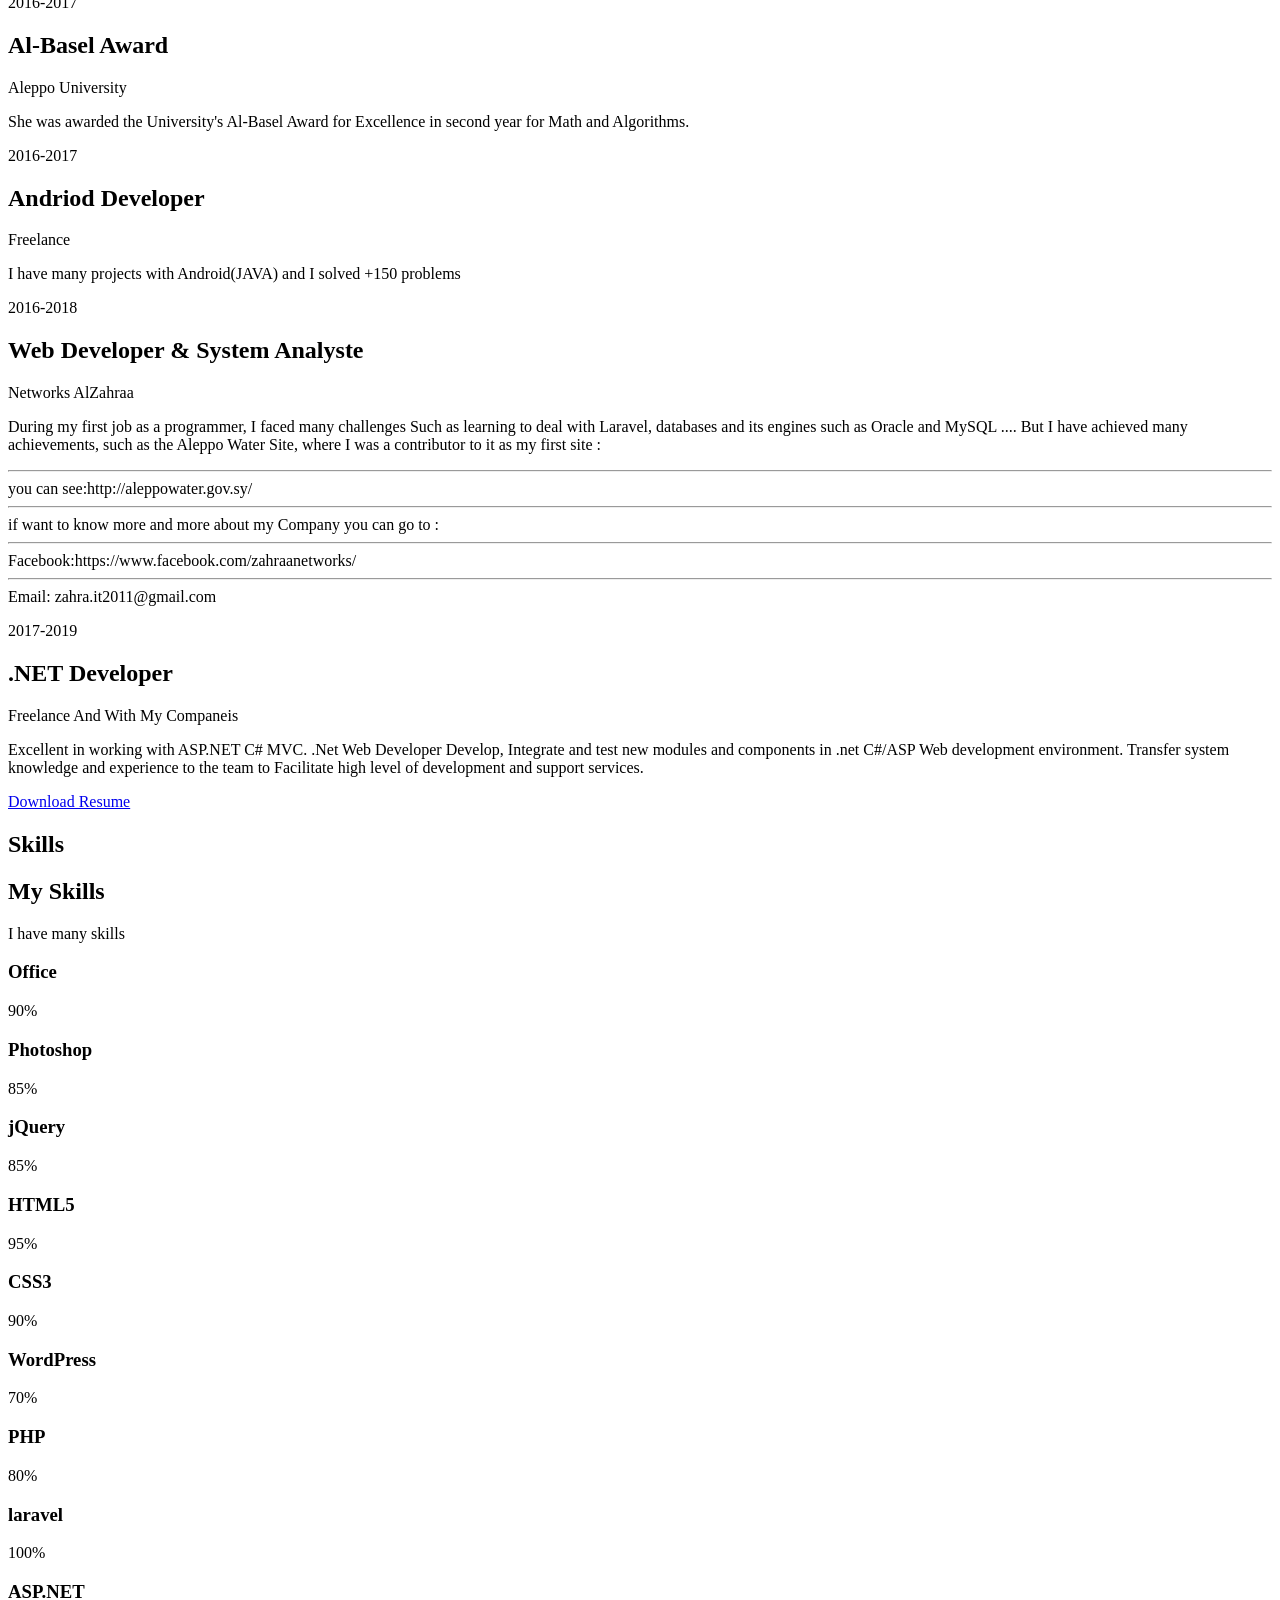
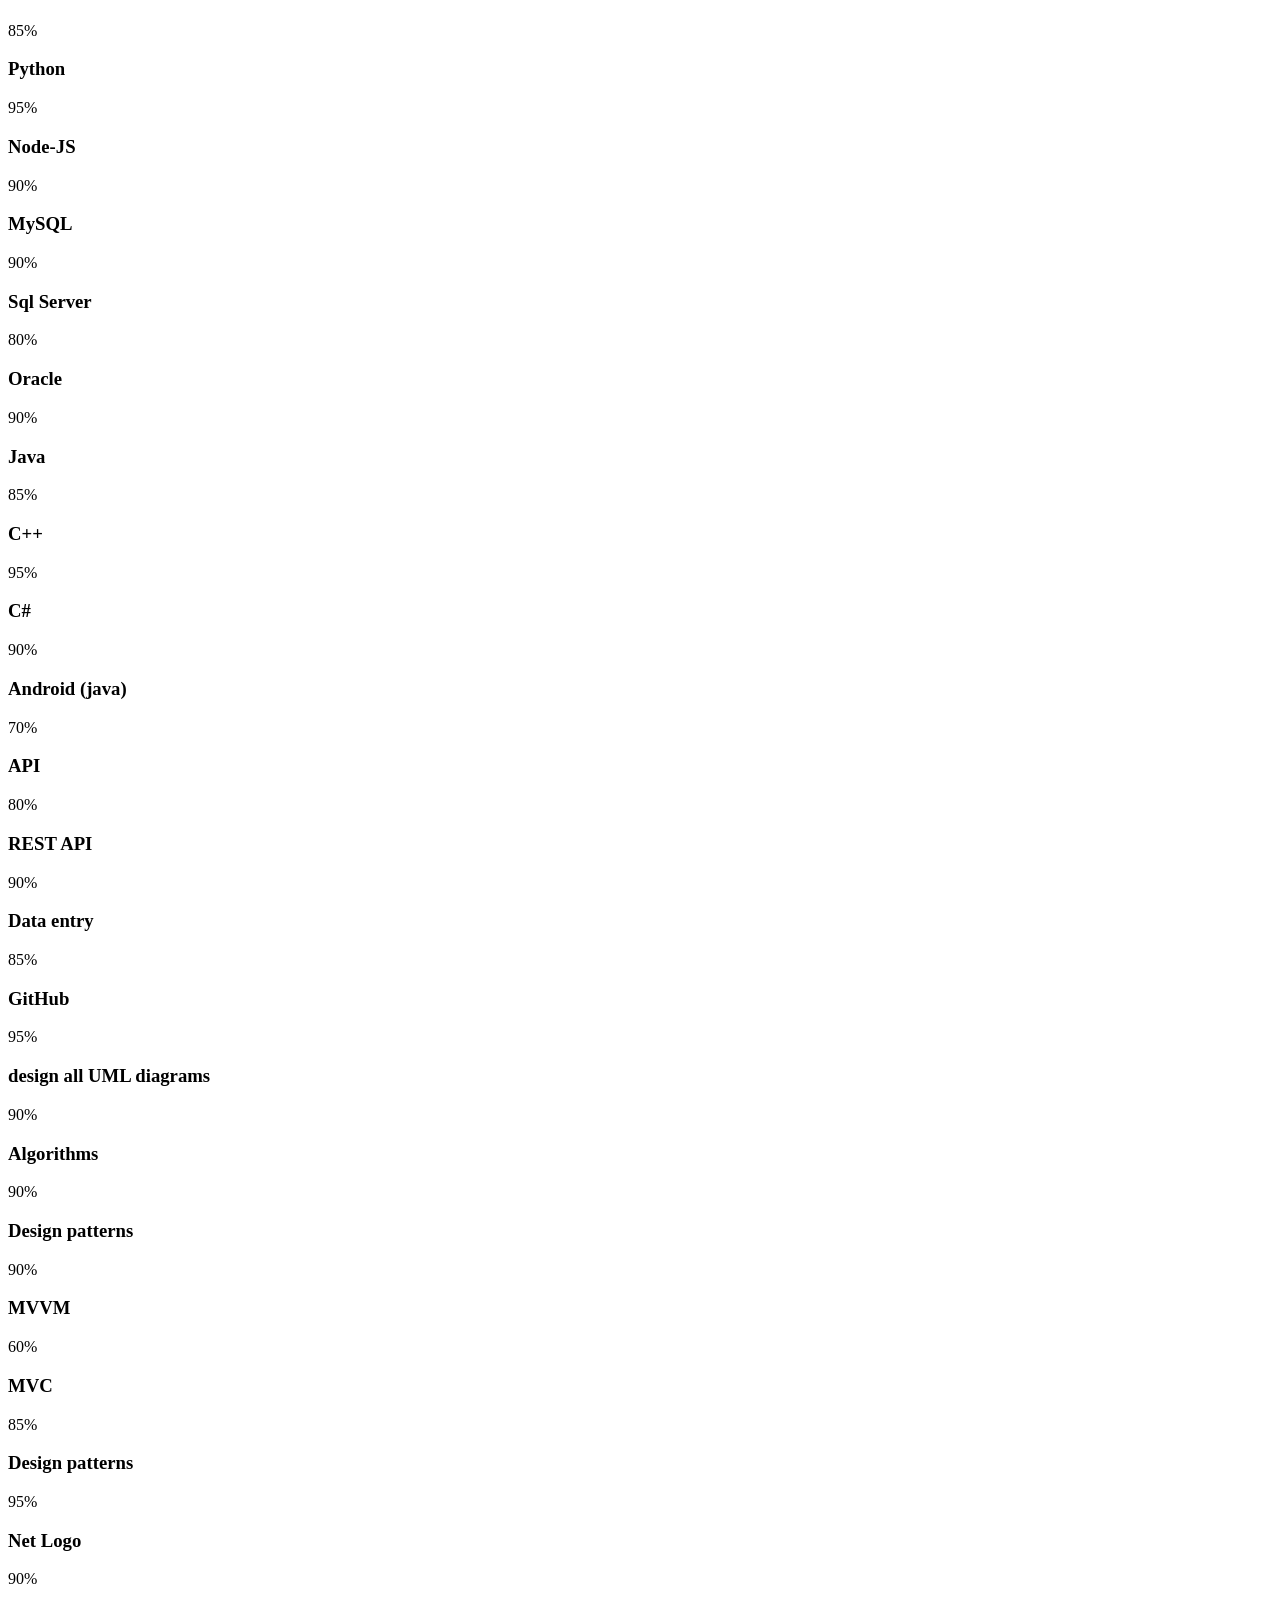
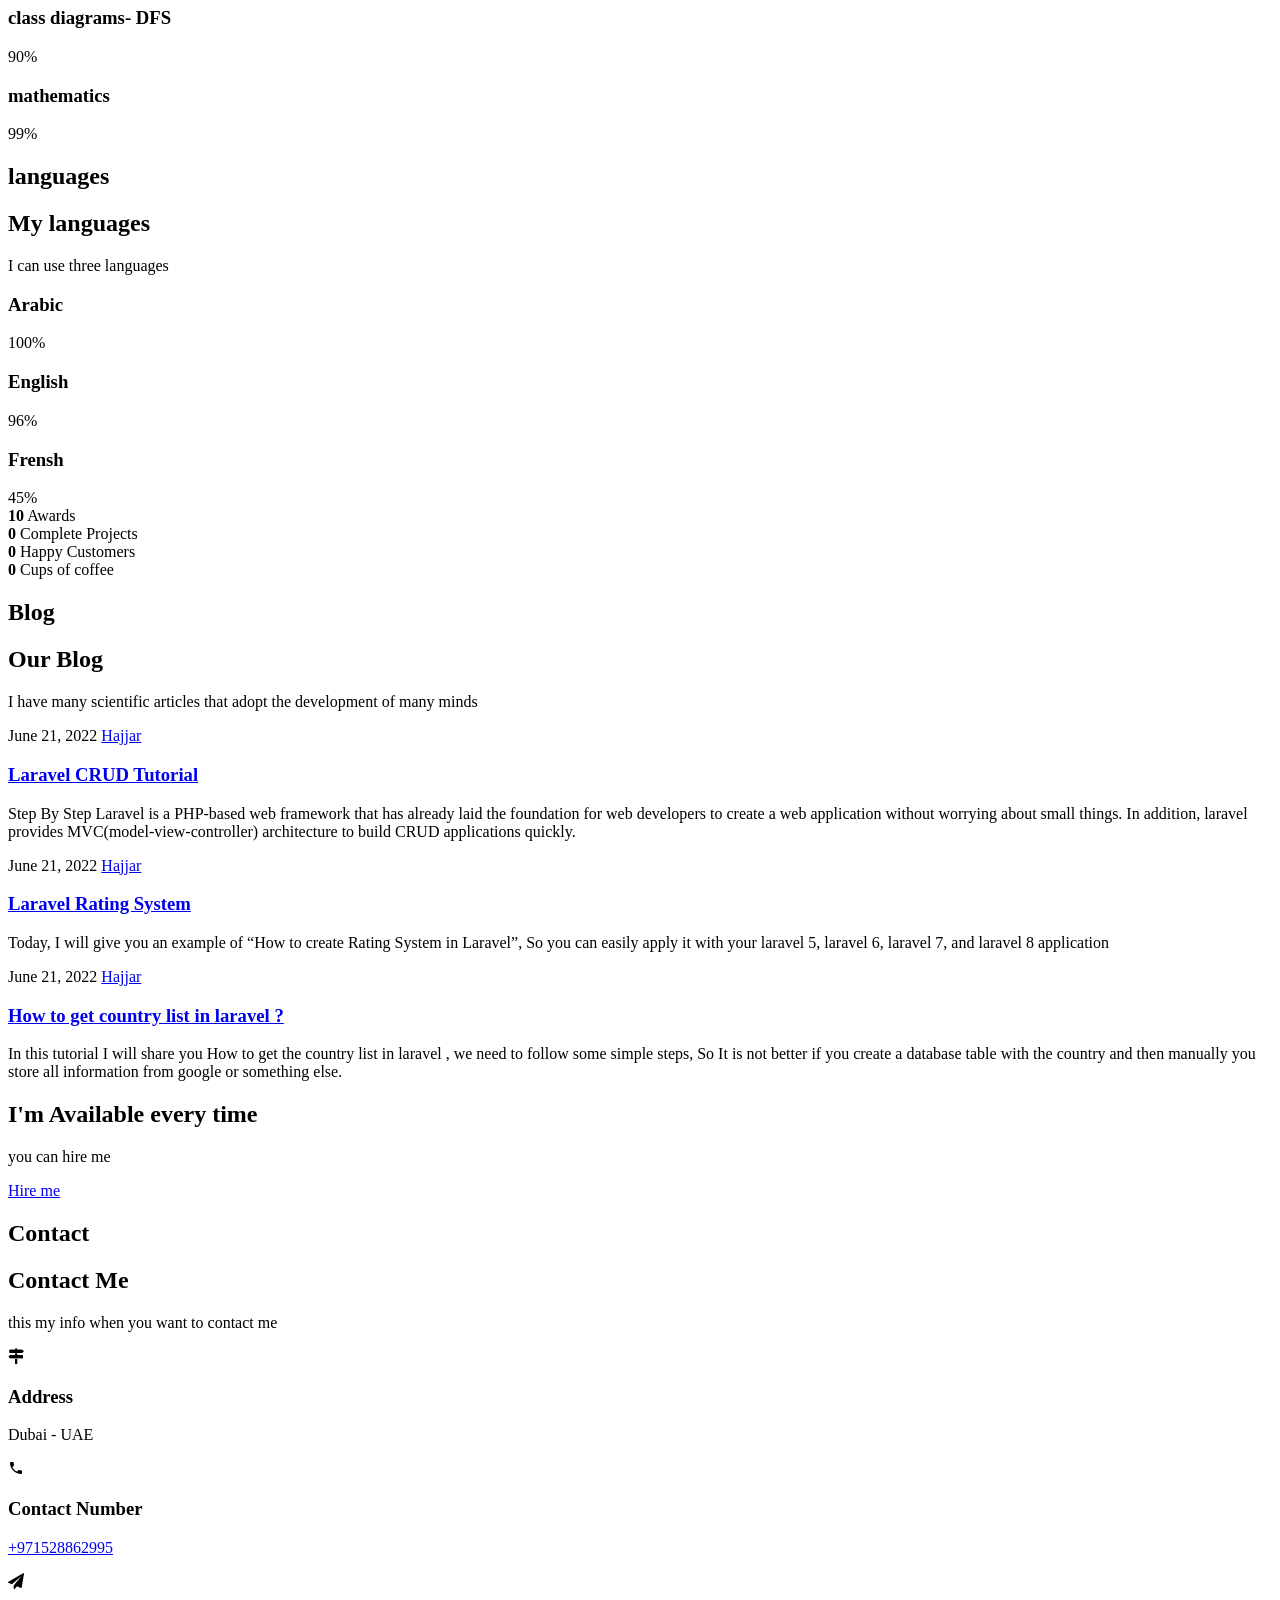
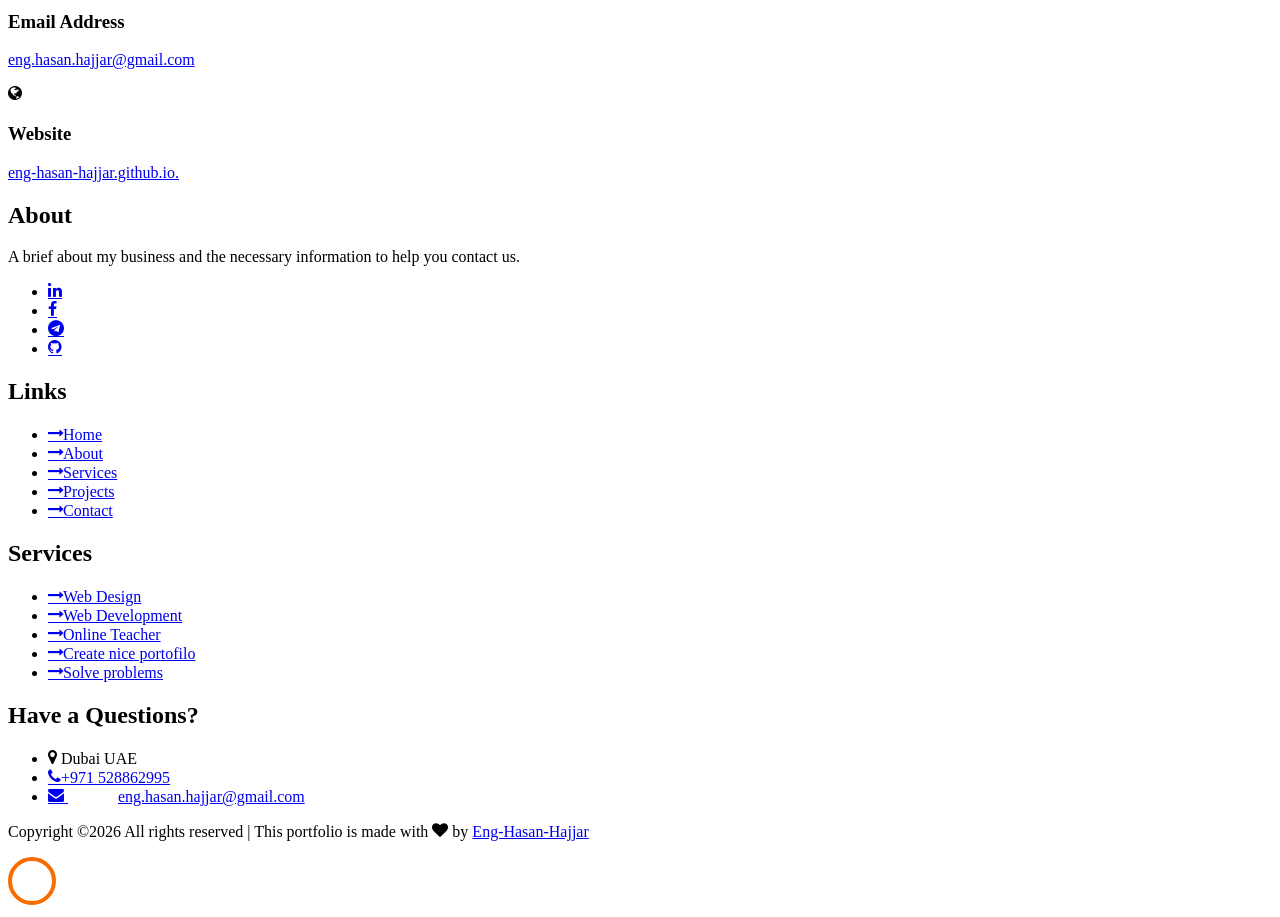
==== commit a5d81726: "add my blog" ====
--- a/index.html
+++ b/index.html
@@ -43,6 +43,8 @@
 					<li class="nav-item"><a href="#resume-section" class="nav-link"><span>Resume</span></a></li>
 					<li class="nav-item"><a href="#skills-section" class="nav-link"><span>Skills</span></a></li>
 					<!---  <li class="nav-item"><a href="#languages-section" class="nav-link"><span>Languages</span></a></li>		-->
+					<li class="nav-item"><a href="#blog-section" class="nav-link"><span>Blog</span></a></li>
+
 					<li class="nav-item"><a href="#contact-section" class="nav-link"><span>Contact</span></a></li>
 					</ul>
 				</div>
@@ -988,6 +990,86 @@
 			</div>
 			</section>
 
+<!--------             blog section  --->
+
+
+		 <!-------------------------            bloge section          ------------------------------>
+		 <section class="ftco-section" id="blog-section">
+			<div class="container">
+				<div class="row justify-content-center mb-5 pb-5">
+				<div class="col-md-7 heading-section text-center ftco-animate">
+					<h1 class="big big-2">Blog</h1>
+					<h2 class="mb-4">Our Blog</h2>
+					<p>I have many scientific articles that adopt the development of many minds</p>
+				</div>
+				</div>
+				<div class="row d-flex">
+				<div class="col-md-4 d-flex ftco-animate">
+					<div class="blog-entry justify-content-end">
+					<a href="laravel_crud.html" class="block-20" style="background-image: url('images/crud.jpg');">
+					</a>
+					<div class="text mt-3 float-right d-block">
+						<div class="d-flex align-items-center mb-3 meta">
+							<p class="mb-0">
+								<span class="mr-2">June 21, 2022</span>
+								<a href="#" class="mr-2">Hajjar</a>
+							<!--	<a href="#" class="meta-chat"><span class="icon-chat"></span> 3</a>-->
+							</p>
+						</div>
+						<h3 class="heading"><a href="laravel_crud.html">Laravel CRUD Tutorial </a></h3>
+						<p>Step By Step 
+							Laravel is a PHP-based web framework that has already laid the foundation for web developers to create a web application without worrying about small things. 
+							In addition, laravel provides MVC(model-view-controller) architecture to build CRUD applications quickly.
+						</p>
+					</div>
+					</div>
+				</div>
+				<div class="col-md-4 d-flex ftco-animate">
+					<div class="blog-entry justify-content-end">
+					<a href="laravel_rating.html" class="block-20" style="background-image: url('images/image_2.jpg');">
+					</a>
+					<div class="text mt-3 float-right d-block">
+						<div class="d-flex align-items-center mb-3 meta">
+							<p class="mb-0">
+								<span class="mr-2">June 21, 2022</span>
+								<a href="#" class="mr-2">Hajjar</a>
+								<!--<a href="#" class="meta-chat"><span class="icon-chat"></span> 3</a>-->
+							</p>
+						</div>
+						<h3 class="heading"><a href="laravel_rating.html">Laravel Rating System</a></h3>
+						<p>Today, I will give you an example of “How to create Rating System in Laravel”, 
+							So you can easily apply 
+							it with your laravel 5, laravel 6, laravel 7, and laravel 8 application</p>
+					</div>
+					</div>
+				</div>
+				<div class="col-md-4 d-flex ftco-animate">
+					<div class="blog-entry">
+					<a href="laravel_list_country.html" class="block-20" style="background-image: url('images/image_3.jpg');">
+					</a>
+					<div class="text mt-3 float-right d-block">
+						<div class="d-flex align-items-center mb-3 meta">
+							<p class="mb-0">
+								<span class="mr-2">June 21, 2022</span>
+								<a href="#" class="mr-2">Hajjar</a>
+								<!--<a href="#" class="meta-chat"><span class="icon-chat"></span> 3</a>-->
+							</p>
+						</div>
+						<h3 class="heading">
+							<a href="laravel_list_country.html">
+							How to get country list in laravel ?</a></h3>
+						<p>In this tutorial I will share you How to get the country list in laravel , 
+							we need to follow some simple steps, 
+							So It is not better if you create a database table with the country and then manually you store all information from google or something else.</p>
+					</div>
+					</div>
+				</div>
+				</div>
+			</div>
+			</section>
+
+
+
 
 
 		 <!-------------------------            contact section          ------------------------------>
@@ -1022,7 +1104,7 @@
 							<span class="icon-map-signs"></span>
 						</div>
 						<h3 class="mb-4">Address</h3>
-						<p>Syria || Dubai - UAE</p>
+						<p> Dubai - UAE</p>
 					</div>
 				</div>
 				<div class="col-md-6 col-lg-3 d-flex ftco-animate">
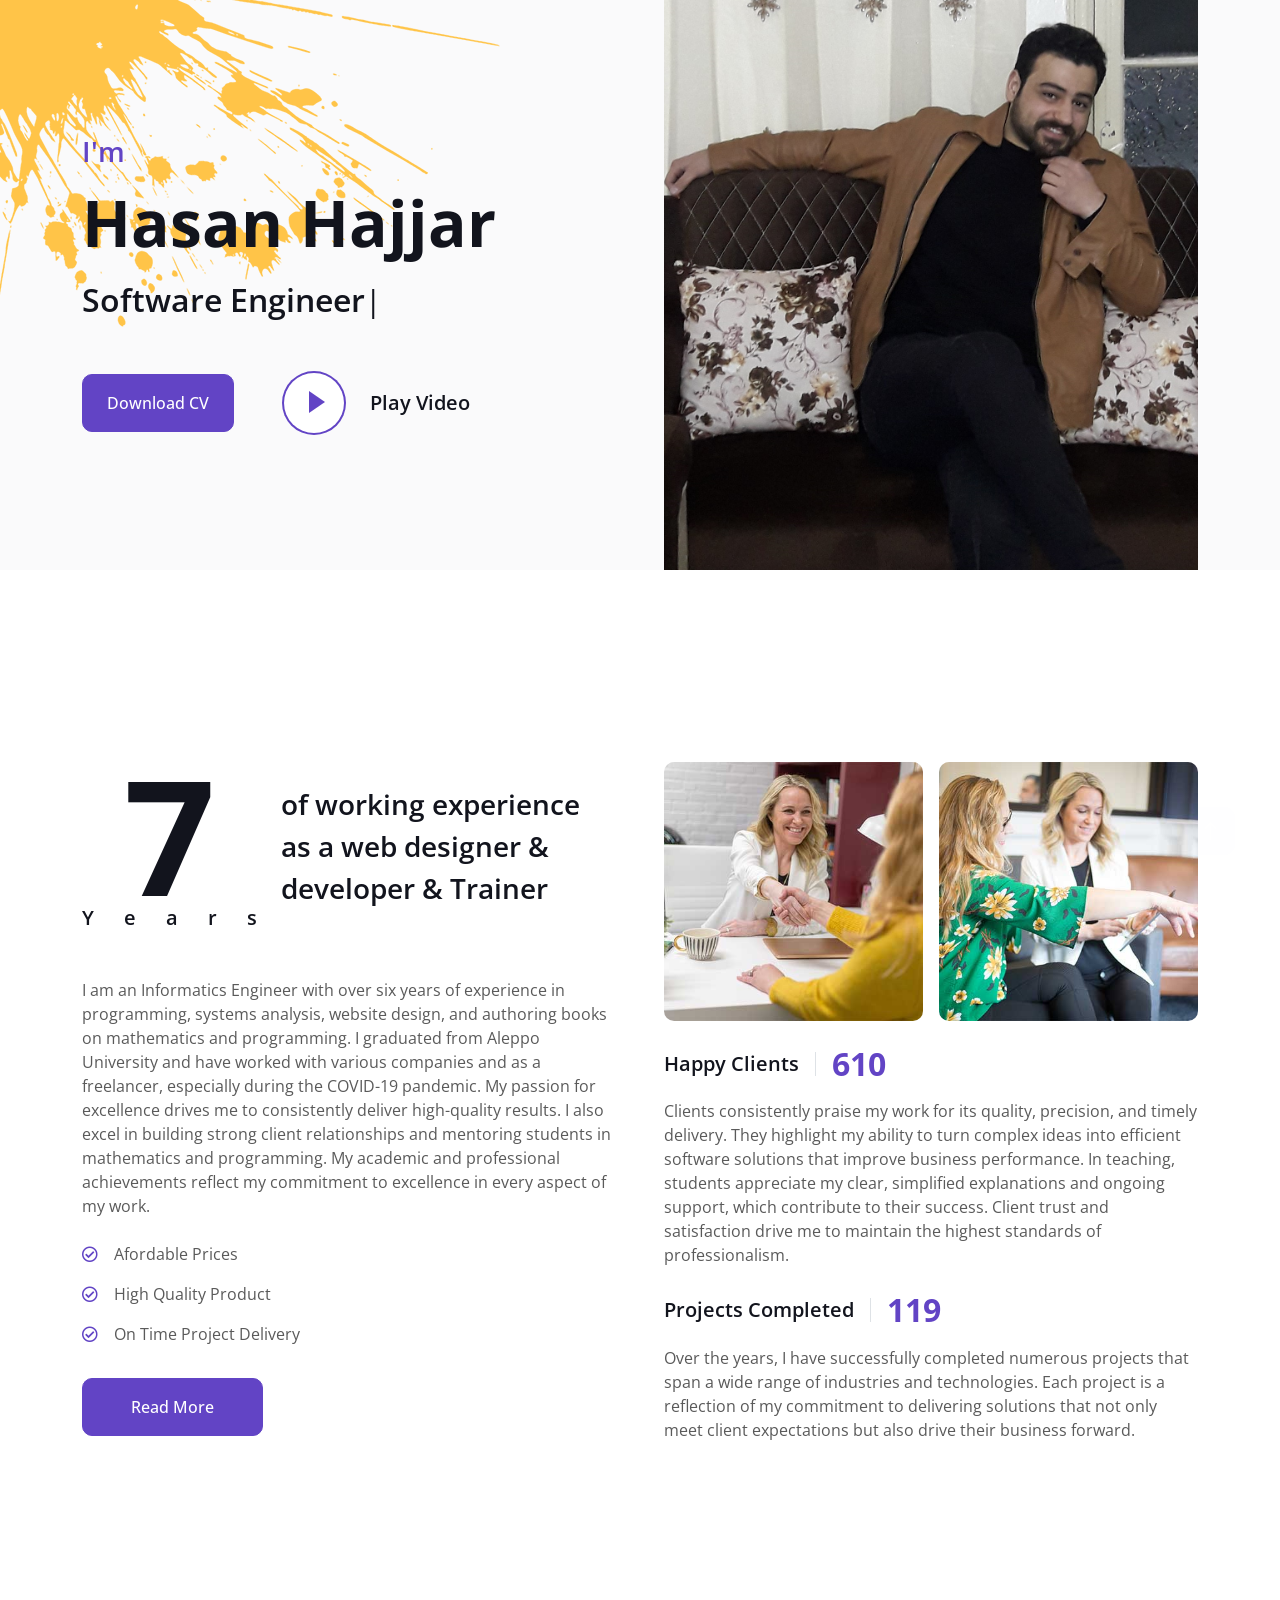
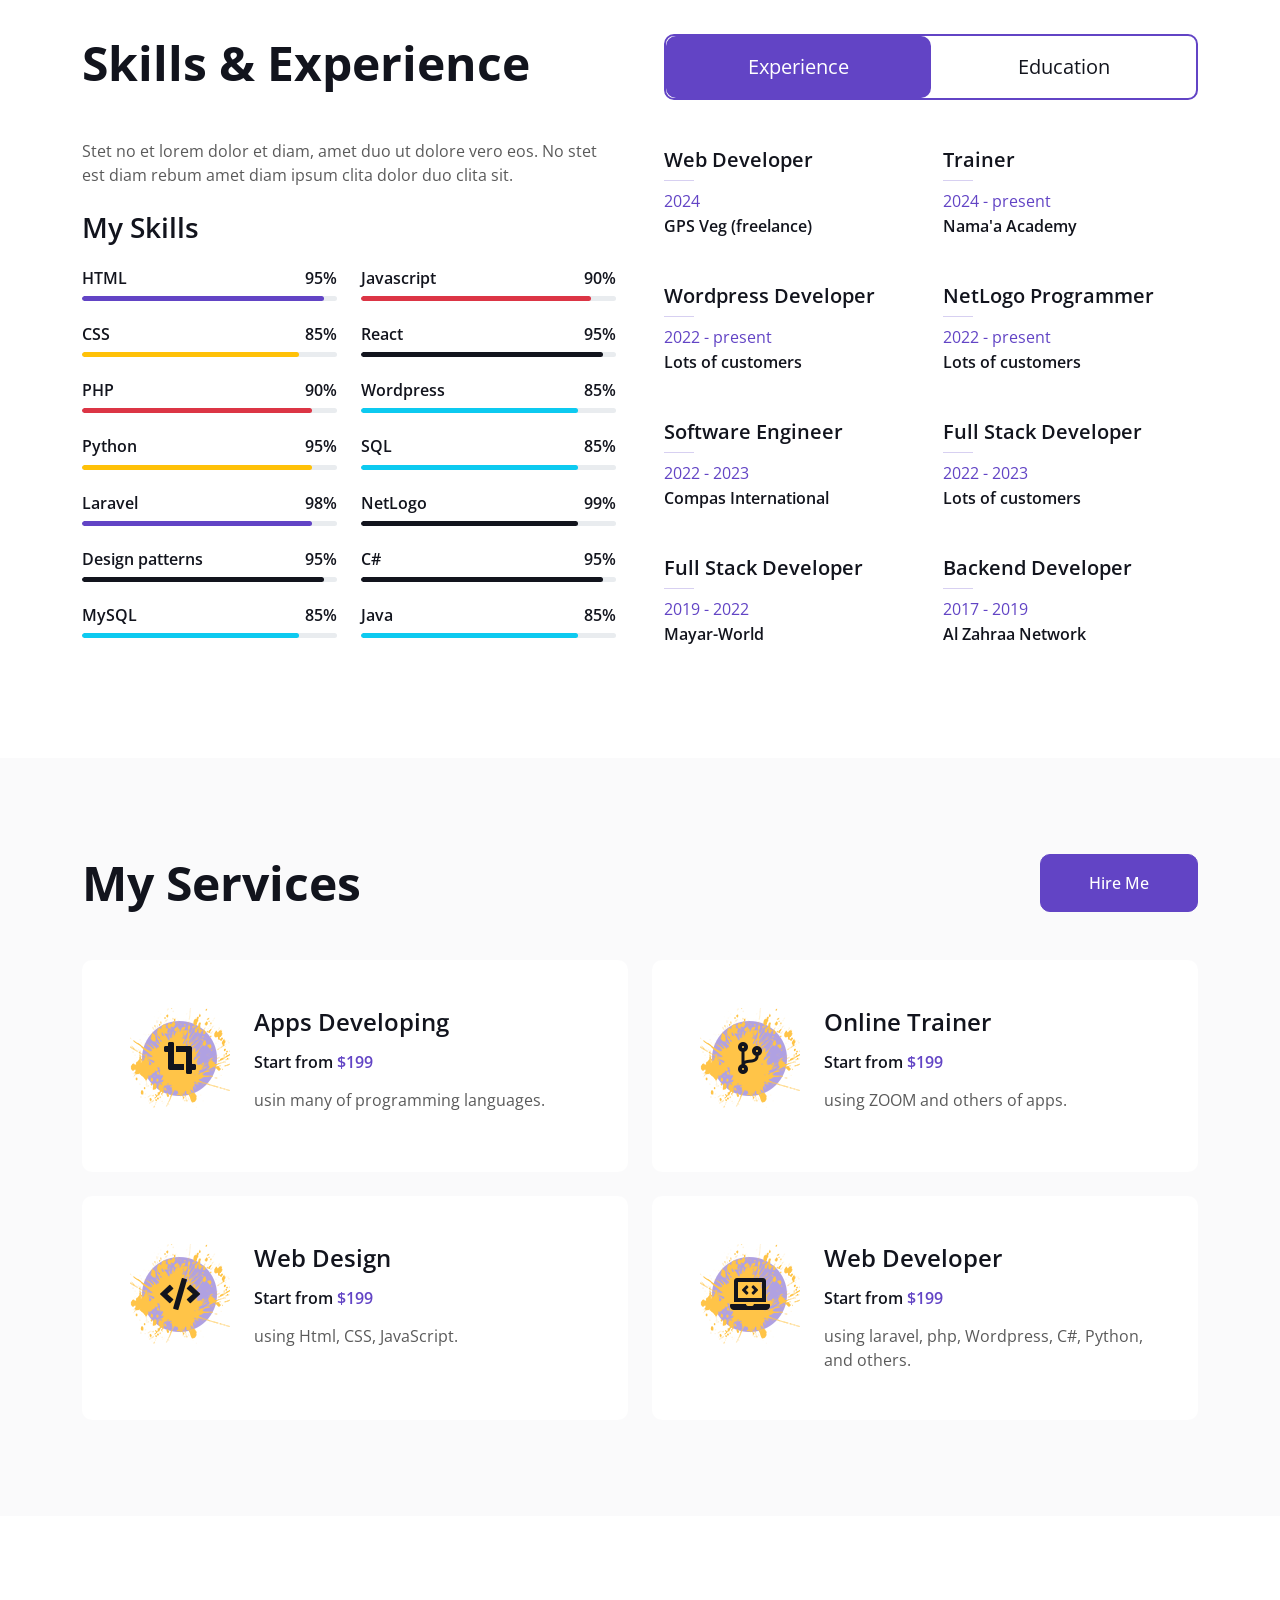
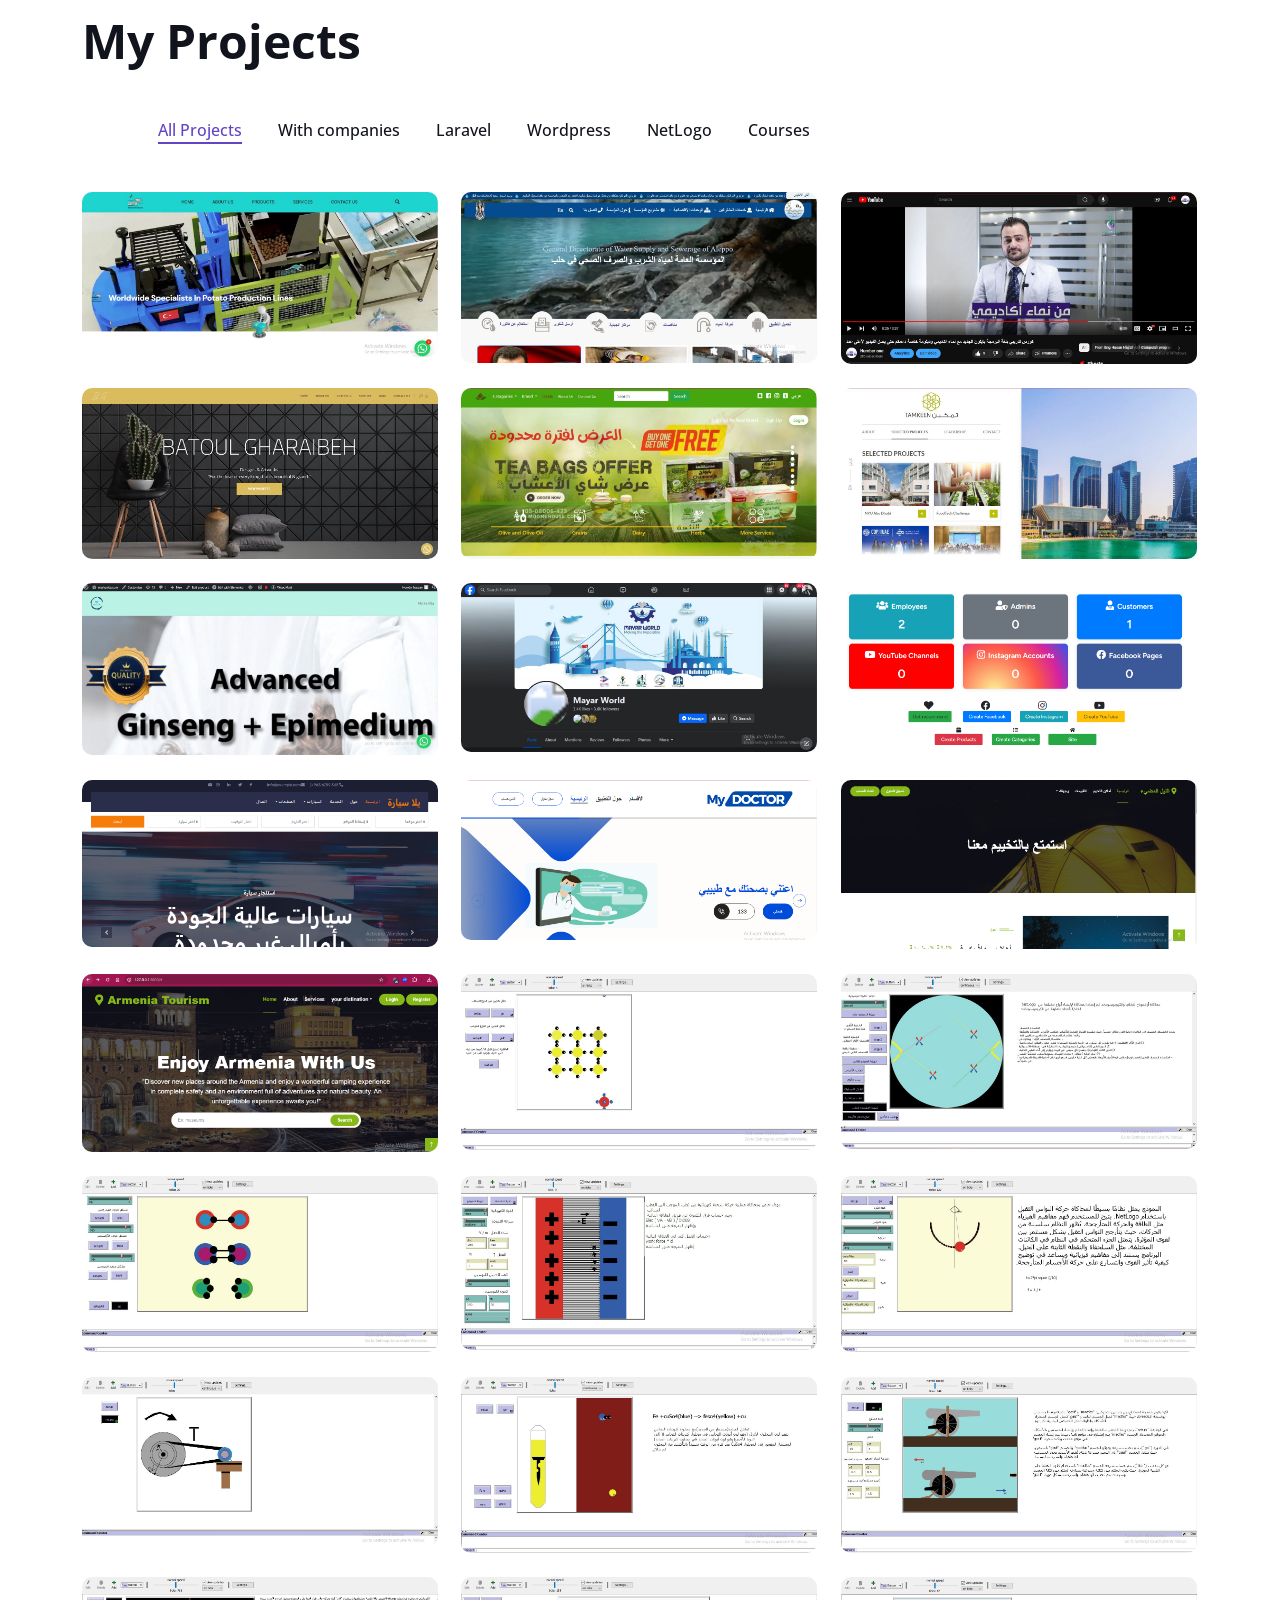
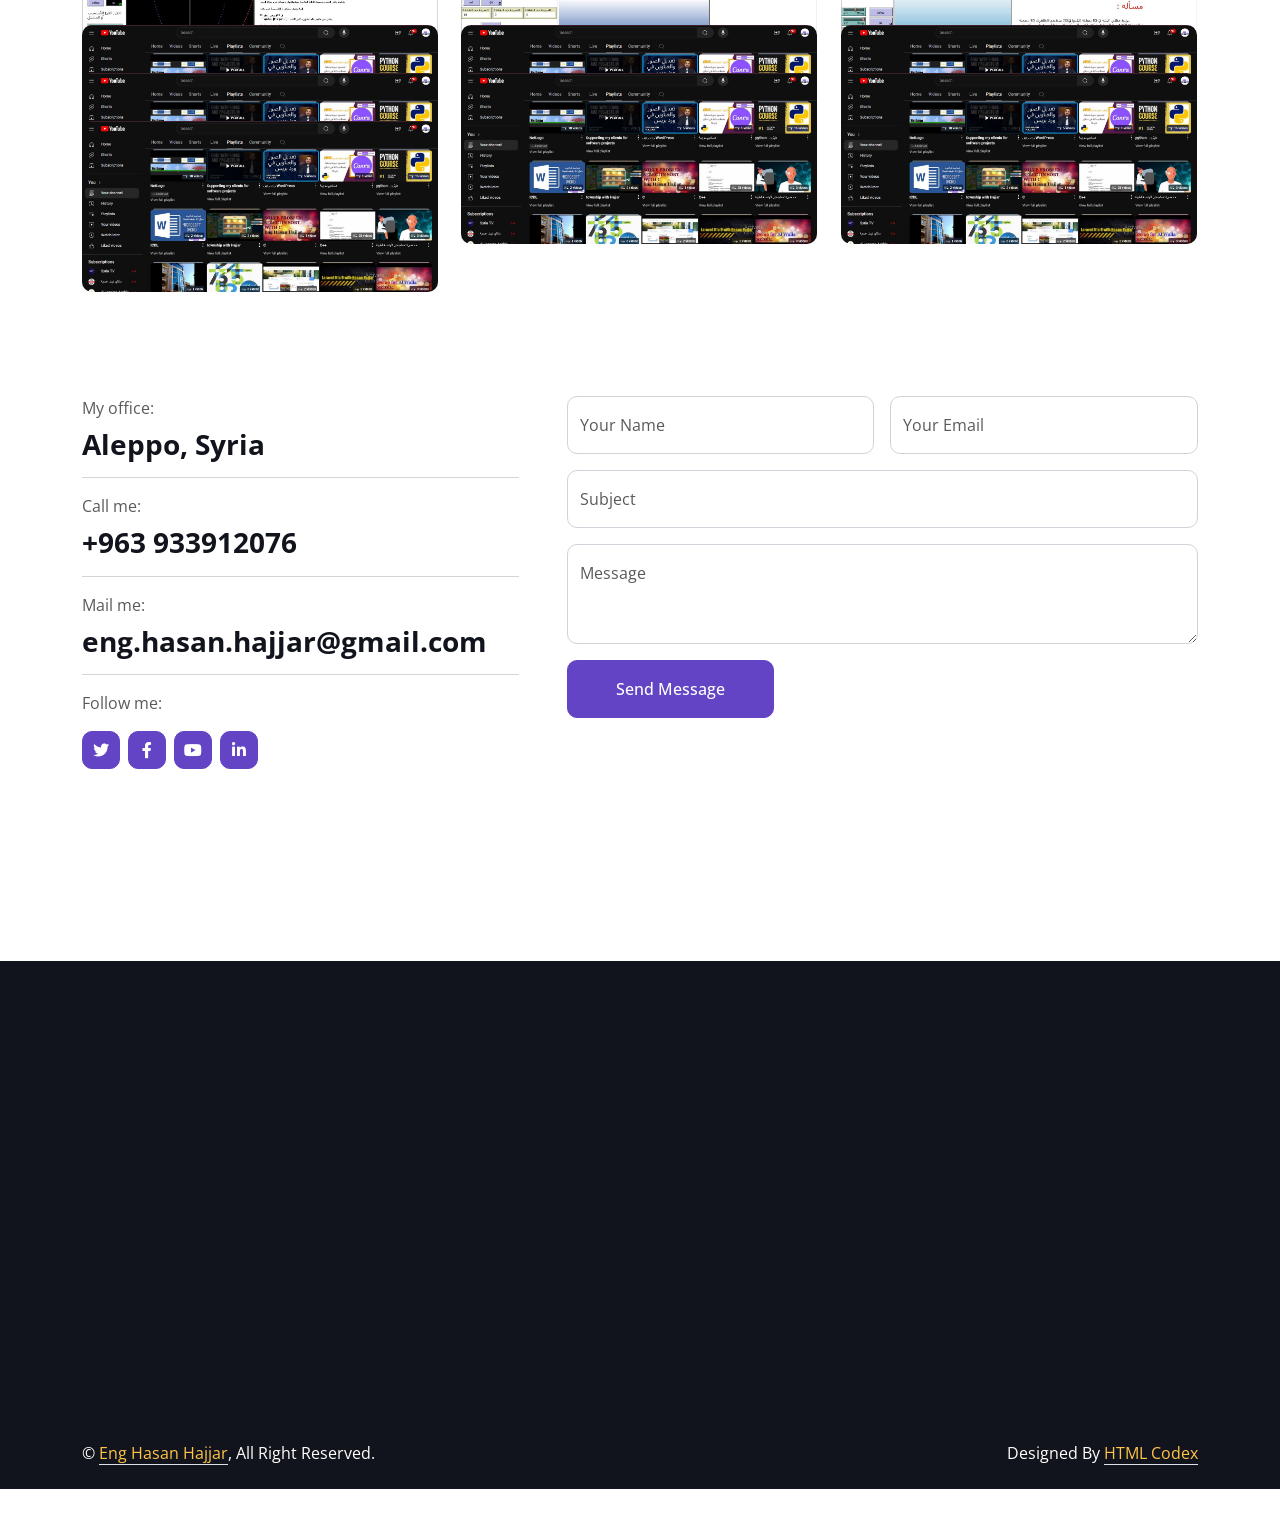
==== commit a8ca004a: "first commit" ====
--- a/index.html
+++ b/index.html
@@ -1,1230 +1,994 @@
 <!DOCTYPE html>
 <html lang="en">
-  <head>
-    <title>Eng-Hasan-Hajjar </title>
-	<!-- add icon link -->
-	<link rel = "icon" href ="images/logo.png"  type = "image/x-icon">
+
+<head>
     <meta charset="utf-8">
-    <meta name="viewport" content="width=device-width, initial-scale=1, shrink-to-fit=no">
-    
-    <link href="https://fonts.googleapis.com/css?family=Poppins:100,200,300,400,500,600,700,800,900" rel="stylesheet">
-
-    <link rel="stylesheet" href="css/open-iconic-bootstrap.min.css">
-    <link rel="stylesheet" href="css/animate.css">
-    
-    <link rel="stylesheet" href="css/owl.carousel.min.css">
-    <link rel="stylesheet" href="css/owl.theme.default.min.css">
-    <link rel="stylesheet" href="css/magnific-popup.css">
-
-    <link rel="stylesheet" href="css/aos.css">
-
-    <link rel="stylesheet" href="css/ionicons.min.css">
-    
-    <link rel="stylesheet" href="css/flaticon.css">
-    <link rel="stylesheet" href="css/icomoon.css">
-    <link rel="stylesheet" href="css/style.css">
-  </head>
-  <body data-spy="scroll" data-target=".site-navbar-target" data-offset="300">
-	  
-		 <!-------------------------             Navbar          ------------------------------>
-			<nav class="navbar navbar-expand-lg navbar-dark ftco_navbar ftco-navbar-light site-navbar-target" id="ftco-navbar">
-				<div class="container">
-				<a class="navbar-brand" href="index.html">Eng-Hasan-Hajjar</a>
-				<button class="navbar-toggler js-fh5co-nav-toggle fh5co-nav-toggle" type="button" data-toggle="collapse" data-target="#ftco-nav" aria-controls="ftco-nav" aria-expanded="false" aria-label="Toggle navigation">
-					<span class="oi oi-menu"></span> Menu
-				</button>
-
-				<div class="collapse navbar-collapse" id="ftco-nav">
-					<ul class="navbar-nav nav ml-auto">
-					<li class="nav-item"><a href="#home-section" class="nav-link"><span>Home</span></a></li>
-					<li class="nav-item"><a href="#about-section" class="nav-link"><span>About</span></a></li>
-					<li class="nav-item"><a href="#projects-section" class="nav-link"><span>Projects</span></a></li>
-					<li class="nav-item"><a href="#services-section" class="nav-link"><span>Services</span></a></li>
-					<li class="nav-item"><a href="#resume-section" class="nav-link"><span>Resume</span></a></li>
-					<li class="nav-item"><a href="#skills-section" class="nav-link"><span>Skills</span></a></li>
-					<!---  <li class="nav-item"><a href="#languages-section" class="nav-link"><span>Languages</span></a></li>		-->
-					<li class="nav-item"><a href="#blog-section" class="nav-link"><span>Blog</span></a></li>
-
-					<li class="nav-item"><a href="#contact-section" class="nav-link"><span>Contact</span></a></li>
-					</ul>
-				</div>
-				</div>
-			</nav>
-	  	 <!-------------------------            home section          ------------------------------>
-
-			<section id="home-section" class="hero">
-				<div class="home-slider  owl-carousel">
-				<div class="slider-item ">
-					<div class="overlay"></div>
-					<div class="container">
-					<div class="row d-md-flex no-gutters slider-text align-items-end justify-content-end" data-scrollax-parent="true">
-						<div class="one-third js-fullheight order-md-last img" style="background-image:url(images/main2.png);">
-							<div class="overlay"></div>
-						</div>
-						<div class="one-forth d-flex  align-items-center ftco-animate" data-scrollax=" properties: { translateY: '70%' }">
-							<div class="text">
-								<span class="subheading">Hello!</span>
-								<h1 class="mb-4 mt-3">I'm <span> Hasan Hajjar </span></h1>
-								<h2 class="mb-4"> Full Stack Web Developer </h2>
-								<p><a href="#contact-section" class="btn btn-primary py-3 px-4">Hire me</a> <a href="https://github.com/Eng-Hasan-Hajjar" class="btn btn-white btn-outline-white py-3 px-4">My works</a></p>
-							</div>
-						</div>
-						</div>
-					</div>
-				</div>
-
-				<div class="slider-item">
-					<div class="overlay"></div>
-					<div class="container">
-					<div class="row d-flex no-gutters slider-text align-items-end justify-content-end" data-scrollax-parent="true">
-						<div class="one-third js-fullheight order-md-last img" style="background-image:url(images/mainim.jpg);margin-bottom: 250px; height:100px ;width:45% ">
-							<div class="overlay"></div>
-						</div>
-						<div class="one-forth d-flex align-items-center ftco-animate" data-scrollax=" properties: { translateY: '70%' }">
-							<div class="text">
-								<span class="subheading">Hello!</span>
-								<h1 class="mb-4 mt-3">I'm a <span> Software Engineer </span></h1>
-								<h2 class="mb-4">  Dubai - UAE</h2>
-
-								<p><a href="#contact-section" class="btn btn-primary py-3 px-4">Hire me</a> <a href="https://github.com/Eng-Hasan-Hajjar" class="btn btn-white btn-outline-white py-3 px-4">My works</a></p>
-							</div>
-						</div>
-						</div>
-					</div>
-				</div>
-
-
-
-				</div>
-			</section>
-
-		 <!-------------------------            about section          ------------------------------>
-
-			<section class="ftco-about img ftco-section ftco-no-pb" id="about-section">
-				<div class="container">
-					<div class="row d-flex">
-						<div class="col-md-6 col-lg-5 d-flex">
-							<div class="img-about img d-flex align-items-stretch">
-								<div class="overlay"></div>
-								<div class="img d-flex align-self-stretch align-items-center" style="background-image:url(images/bg_5.png);">
-								</div>
-							</div>
-						</div>
-						<div class="col-md-6 col-lg-7 pl-lg-5 pb-5">
-							<div class="row justify-content-start pb-3">
-						<div class="col-md-12 heading-section ftco-animate">
-							<h1 class="big">About</h1>
-							<h2 class="mb-4">About Me</h2>
-							<p>  
-								I am an informatics engineer with more than 6 years of experience working in several fields, the first of which is teaching and programming in several languages, systems analysis and development, website design and writing books in the field of mathematics and programming. I graduated from Khalab University, Faculty of Informatics Engineering. I worked for many companies and worked as a freelance developer for many clients.
-								Especially since the start of the Corona pandemic.
-								I am dedicated to my work and love to master it.
-								I have skills in communicating with people, friends and clients, and I have many social relationships that help me increase my business and capabilities in various fields.
-								I have taught a lot of students mathematics, programming and algorithms.
-								Built a lot of great websites.
-								I achieved a lot during my university career and excelling in it is the main advantage.
-								
-								</p>
-							<ul class="about-info mt-4 px-md-0 px-2">
-								<li class="d-flex"><span>Name:</span> <span>Hasan Hajjar</span></li>
-								<li class="d-flex"><span>Date of birth:</span> <span> January 01, 1997 </span></li>
-								<li class="d-flex"><span>Address:</span> <span> Dubai UAE</span></li>
-								<li class="d-flex"><span>Email:</span> <span>eng.hasan.hajjar@gmail.com</span></li>
-								<li class="d-flex"><span>Phone: </span> <span>+971528862995</span></li>
-							</ul>
-						</div>
-						</div>
-					<div class="counter-wrap ftco-animate d-flex mt-md-3">
-					<div class="text">
-						<p class="mb-4">
-							+
-							<span class="number" data-number="50">0</span>
-							<span>Project complete</span>
-						</p>
-					<!--   <p><a href="pdf/My CV.pdf" download="My CV" class="btn btn-primary py-3 px-3">Download CV</a></p>-->
-						<p><a href="pdf/Eng Hasan Hajjar CV.pdf" download="My Resume" class="btn btn-primary py-3 px-3">Download Resume</a></p>
-					</div>
-					</div>
-					</div>
-				</div>
-				</div>
-			</section>
-
-
-		 <!-------------------------            projects section          ------------------------------>
-
-			<section class="ftco-section ftco-project" id="projects-section">
-				<div class="container">
-					<div class="row justify-content-center pb-5">
-				<div class="col-md-12 heading-section text-center ftco-animate">
-					<h1 class="big big-2">Projects</h1>
-					<h2 class="mb-4">Projects</h2>
-					<p>I have many projects</p>
-				</div>
-				</div>
-					<div class="row">
-					<!--moonehouse Ecommerce -->
-						<div class="col-md-12">
-							<div class="project img ftco-animate d-flex justify-content-center align-items-center" style="background-image: url(images/project-moonhouse2.PNG);">
-								<div class="overlay"></div>
-								<div class="text text-center p-4">
-									<h3><a href="https://www.moonehouse.com/">Moonehouse &amp; E-commerce</a></h3>
-									<span>.NET Developer</span>
-								</div>
-							</div>
-						</div>
-					<!--Wallaa Company -------------------  and  --------- Tamkeen project-->
-						<div class="col-md-4">
-							<div class="project img ftco-animate d-flex justify-content-center align-items-center" style="background-image: url(images/Project-Tamkeen.PNG);">
-								<div class="overlay"></div>
-								<div class="text text-center p-4">
-									<h3><a href="http://tamkeen.ae/en">Tamkeen &amp; Family </a></h3>
-									<span>Web Developer</span>
-								</div>
-							</div>
-						</div>
-						<div class="col-md-8">
-							<div class="project img ftco-animate d-flex justify-content-center align-items-center" style="background-image: url(images/Wallaa.jpg);">
-								<div class="overlay"></div>
-								<div class="text text-center p-4">
-									<!--  <h3><a href="https://al-wallaa.netlify.app/">ASP.net &amp; MVC </a></h3> -->
-									<h3><a href="projects/wallaa/index.html">Website for Al Wallaa Company </a></h3>
-
-									<span>Web Developer</span>
-								</div>
-							</div>
-						</div>
-					<!--Water Aleppo -------------------  and  --------- Mayar World project-->
-						<div class="col-md-8">
-								<div class="project img ftco-animate d-flex justify-content-center align-items-center" style="background-image: url(images/project-water.PNG);">
-									<div class="overlay"></div>
-									<div class="text text-center p-4">
-										<h3><a href="http://aleppowater.gov.sy/ar">water Aleppo &amp; tester</a></h3>
-										<span>Web Developer</span>
-									</div>
-								</div>
-								<div class="project img ftco-animate d-flex justify-content-center align-items-center" style="background-image: url(images/project-mayar.PNG);">
-									<div class="overlay"></div>
-									<div class="text text-center p-4">
-										<h3><a href="https://mayarworld.com/">MayarWorld &amp; main website</a></h3>
-										<span>Web Developer</span>
-									</div>
-								</div>
-						</div>
-					<!--Online lessons -------------------  and  --------- netlogo project-->
-						<div class="col-md-4">
-							<div class="row">
-								<div class="col-md-12">
-									<div class="project img ftco-animate d-flex justify-content-center align-items-center" style="background-image: url(images/projects3.jpg);">
-										<div class="overlay"></div>
-										<div class="text text-center p-4">
-											<h3><a href="Hajjar_Math.html">Math with Eng Hasan Hajjar </a></h3>
-											<span>Online lessons</span>
-										</div>
-									</div>
-								</div>
-								<div class="col-md-12">
-									<div class="project img ftco-animate d-flex justify-content-center align-items-center" style="background-image: url(images/projects66.jpg);">
-										<div class="overlay"></div>
-										<div class="text text-center p-4">
-											<h3><a href="https://github.com/Eng-Hasan-Hajjar/netlogoMSU">netlogo &amp;AI projects</a></h3>
-											<span>Software Engineer</span>
-										</div>
-									</div>
-								</div>
-							</div>
-						</div>
-					<!--youtub ---------------and -------------github -->
-						<div class="col-md-4">
-							<div class="project img ftco-animate d-flex justify-content-center align-items-center" style="background-image: url(images/youtube-chanell.jpg);">
-								<div class="overlay"></div>
-								<div class="text text-center p-4">
-									<h3><a href="https://www.youtube.com/channel/UCrOC85WovuLY-jmRcs7ZAZA">MY Channel &amp; YOUTUBE </a></h3>
-									<span>Youtuber
-									</span>
-								</div>
-							</div>
-						</div>
-						<div class="col-md-8">
-							<div class="project img ftco-animate d-flex justify-content-center align-items-center" style="background-image: url(images/git-github.png);">
-								<div class="overlay"></div>
-								<div class="text text-center p-4">
-									<h3><a href="https://github.com/Eng-Hasan-Hajjar">My source code &amp; special projects => open source </a></h3>
-									<span>Full stack Engineer</span>
-								</div>
-							</div>
-						</div>
-					</div>
-				</div>
-			</section>
-
-		 <!-------------------------     end       projects section          --------------------------->
-
-
-	     <!-------------------------            services section          ------------------------------>
-			<section class="ftco-section" id="services-section">
-				<div class="container">
-					<div class="row justify-content-center py-5 mt-5">
-				<div class="col-md-12 heading-section text-center ftco-animate">
-					<h1 class="big big-2">Services</h1>
-					<h2 class="mb-4">Services</h2>
-					<p>I have many, many services that I can work with and offer them to all clients in an ideal way.
-						Part of it can be viewed now:</p>
-				</div>
-				</div>
-					<div class="row">
-							<div class="col-md-4 text-center d-flex ftco-animate">
-								<a href="#services-section" class="services-1">
-									<span class="icon">
-										<i class="flaticon-analysis"></i>
-									</span>
-									<div class="desc">
-										<h3 class="mb-5">Web Design</h3>
-									</div>
-								</a>
-							</div>
-							<div class="col-md-4 text-center d-flex ftco-animate">
-								<a href="#services-section" class="services-1">
-									<span class="icon">
-										<i class="flaticon-flasks"></i>
-									</span>
-									<div class="desc">
-										<h3 class="mb-5">Web Developer</h3>
-									</div>
-								</a>
-							</div>
-							<div class="col-md-4 text-center d-flex ftco-animate">
-								<a href="#services-section" class="services-1">
-									<span class="icon">
-										<i class="flaticon-ideas"></i>
-									</span>
-									<div class="desc">
-										<h3 class="mb-5"> Online Teacher </h3>
-									</div>
-								</a>
-							</div>
-
-							<div class="col-md-4 text-center d-flex ftco-animate">
-								<a href="#services-section" class="services-1">
-									<span class="icon">
-										<i class="flaticon-analysis"></i>
-									</span>
-									<div class="desc">
-										<h3 class="mb-5">App Developing</h3>
-									</div>
-								</a>
-							</div>
-							<div class="col-md-4 text-center d-flex ftco-animate">
-								<a href="#services-section" class="services-1">
-									<span class="icon">
-										<i class="flaticon-flasks"></i>
-									</span>
-									<div class="desc">
-										<h3 class="mb-5">Create nice portofilo</h3>
-									</div>
-								</a>
-							</div>
-							<div class="col-md-4 text-center d-flex ftco-animate">
-								<a href="#services-section" class="services-1">
-									<span class="icon">
-										<i class="flaticon-ideas"></i>
-									</span>
-									<div class="desc">
-										<h3 class="mb-5">Solve problems</h3>
-									</div>
-								</a>
-							</div>
-						</div>
-				</div>
-			</section>
-
-
-		<!-------------------------            Resume section          ------------------------------>
-			<section class="ftco-section ftco-no-pb" id="resume-section">
-				<div class="container">
-					<div class="row justify-content-center pb-5">
-				<div class="col-md-10 heading-section text-center ftco-animate">
-					<h1 class="big big-2">Resume</h1>
-					<h2 class="mb-4">Resume</h2>
-					<p>Software Engineer, expanded experience .Net and Laravel Developer with +5 years of experience working in programming. Released 10+ projects for SQL database design and 9+ projects for web sites and web apps, and developed and maintained over 30 Laravel websites with 100% client satisfaction that resulted in $1M revenue.</p>
-				</div>
-				</div>
-					<div class="row">
-						<div class="col-md-6">
-							<div class="resume-wrap ftco-animate">
-								<span class="date">2018-2022</span>
-								<h2> Laravel Devloper </h2>
-								<span class="position">Freelance And with my Companeis</span>
-								<p class="mt-4">
-									I've done lots and lots of Laravel framework software projects...
-									I love my job very much and the most popular site I have done is real estate site,
-										restaurant management,
-									school management, transfer station online booking management, resume creation and much more.
-								
-								</p>
-							</div>
-
-					
-							<div class="resume-wrap ftco-animate">
-								<span class="date">2018-2021</span>
-								<h2> Web Devloper </h2>
-								<span class="position">Mayar.World Company</span>
-								<p class="mt-4"> During my job with MayarWorld, I learned to manage the project team. 
-									I faced many challenges and obstacles because it was the first time I was the leader of the software work team.
-									But I learned more skills. I troubleshooted and Solve +10 issues in the web app using two languages (php & c#).
-									
-									<hr>Facebook: <a>https://www.facebook.com/MAYAR.WORLD/</a>
-									<hr>Email:
-									<a>info@mayar.world</a>
-									<hr>Website
-									<a>https://www.mayar.world/</a>
-								</p>
-							</div>
-						
-							<div class="resume-wrap ftco-animate">
-								<span class="date">2014-2022</span>
-								<h2> Teacher in Math and programming languages </h2>
-								<span class="position">My spcial office</span>
-								<p class="mt-4">When I was in my first year at university, 
-									I started working as a private teacher for high school students because of my great ability to teach, as teaching was a hobby, love and work at the same time.
-									I have taught mathematics, algorithms, physics and programming languages.
-									<p class="mt-4">	 I wrote many brochures and books on  mathematics in Syria. 
-									It was hard work in addition to programming and software development.
-									You can review my telegram channel to see part of my academic and research work.</p>
-									</p>
-									<p class="mt-4"> I did and do many presentations on many programming languages ​​and technologies</p>
-							</div>
-							<div class="resume-wrap ftco-animate">
-								<span class="date">2020-2022</span>
-								<h2>Online Teacher</h2>
-								<span class="position">Freelance</span>
-								<p class="mt-4">Excellent in working with My students across google meet.
-									I offered a lot of online lessons for my students in Germany and the United Arab Emirates.
-									It was a good job and custom work on demand, related to mathematics, programming and algorithms.
-									</p>
-							</div>
-
-						</div>
-
-
-
-						<div class="col-md-6">
-							<div class="resume-wrap ftco-animate">
-								<span class="date">2016-2022</span>
-								<h2>Bachelor's Degree of IT Engineer</h2>
-								<span class="position">Aleppo University</span>
-								<p class="mt-4">I graduated from Aleppo University, Faculty of Informatics Engineering, this year. At an approximate rate of 80%.</p>
-							</div>
-
-							<div class="resume-wrap ftco-animate">
-								<span class="date">2016-2017</span>
-								<h2> Al-Basel Award </h2>
-								<span class="position">Aleppo University</span>
-								<p class="mt-4">She was awarded the University's Al-Basel Award for Excellence in second year for Math and Algorithms.</p>
-							</div>
-
-							<div class="resume-wrap ftco-animate">
-								<span class="date">2016-2017</span>
-								<h2>Andriod Developer</h2>
-								<span class="position">Freelance</span>
-								<p class="mt-4">I have many projects with Android(JAVA) and I solved +150 problems</p>
-							</div>
-							<div class="resume-wrap ftco-animate">
-								<span class="date">2016-2018</span>
-								<h2>Web Developer &amp; System Analyste</h2>
-								<span class="position">Networks AlZahraa</span>
-								<p class="mt-4">
-											During my first job as a programmer, I faced many challenges
-										Such as learning to deal with Laravel, databases and its engines such as Oracle and MySQL ....
-										But I have achieved many achievements, 
-										such as the Aleppo Water Site, where I was a contributor to it as my first site :
-										<hr> you can see:<a>http://aleppowater.gov.sy/</a> 
-										<hr>if want to know more and more about my Company you can go to :
-										<hr> Facebook:<a>https://www.facebook.com/zahraanetworks/</a>
-										<hr> Email:<a>
-									zahra.it2011@gmail.com</a></p>
-							</div>
-							
-							<div class="resume-wrap ftco-animate">
-								<span class="date">2017-2019</span>
-								<h2>.NET Developer</h2>
-								<span class="position">Freelance And With My Companeis</span>
-								<p class="mt-4">Excellent in working with ASP.NET C# MVC.
-									.Net Web Developer Develop, Integrate and test new modules and components in .net C#/ASP Web development environment. Transfer system knowledge and experience to the team to Facilitate high level of development and support services.
-									</p>
-							</div>
-						</div>
-					</div>
-					<div class="row justify-content-center mt-5">
-						<div class="col-md-6 text-center ftco-animate">
-						<!--	<p><a href="pdf/My CV.pdf" download="My CV" class="btn btn-primary py-4 px-5">Download CV</a></p>  ---->
-							<p><a href="pdf/Eng Hasan Hajjar CV.pdf" download="My Resume" class="btn btn-primary py-3 px-3">Download Resume</a></p>
-
-						</div>
-					</div>
-				</div>
-			</section>
-
-  
-
-		<!-------------------------            Skills section          ------------------------------>
-			<section class="ftco-section" id="skills-section">
-				<div class="container">
-				<div class="row justify-content-center pb-5">
-					<div class="col-md-12 heading-section text-center ftco-animate">
-						<h1 class="big big-2">Skills</h1>
-						<h2 class="mb-4">My Skills</h2>
-						<p>I have many skills</p>
-					</div>
-				</div>
-
-					<div class="row">
-						<div class="col-md-6 animate-box">
-							<div class="progress-wrap ftco-animate">
-								<h3>Office</h3>
-								<div class="progress">
-									<div class="progress-bar color-1" role="progressbar" aria-valuenow="90"
-									aria-valuemin="0" aria-valuemax="100" style="width:90%">
-									<span>90%</span>
-									</div>
-								</div>
-							</div>
-						</div>
-						<div class="col-md-6 animate-box">
-							<div class="progress-wrap ftco-animate">
-								<h3>Photoshop</h3>
-								<div class="progress">
-									<div class="progress-bar color-2" role="progressbar" aria-valuenow="85"
-									aria-valuemin="0" aria-valuemax="100" style="width:85%">
-									<span>85%</span>
-									</div>
-								</div>
-							</div>
-						</div>
-						<div class="col-md-6 animate-box">
-							<div class="progress-wrap ftco-animate">
-								<h3>jQuery</h3>
-								<div class="progress">
-									<div class="progress-bar color-2" role="progressbar" aria-valuenow="85"
-									aria-valuemin="0" aria-valuemax="100" style="width:85%">
-									<span>85%</span>
-									</div>
-								</div>
-							</div>
-						</div>
-						<div class="col-md-6 animate-box">
-							<div class="progress-wrap ftco-animate">
-								<h3>HTML5</h3>
-								<div class="progress">
-									<div class="progress-bar color-3" role="progressbar" aria-valuenow="95"
-									aria-valuemin="0" aria-valuemax="100" style="width:95%">
-									<span>95%</span>
-									</div>
-								</div>
-							</div>
-						</div>
-						<div class="col-md-6 animate-box">
-							<div class="progress-wrap ftco-animate">
-								<h3>CSS3</h3>
-								<div class="progress">
-									<div class="progress-bar color-4" role="progressbar" aria-valuenow="90"
-									aria-valuemin="0" aria-valuemax="100" style="width:90%">
-									<span>90%</span>
-									</div>
-								</div>
-							</div>
-						</div>
-						<div class="col-md-6 animate-box">
-							<div class="progress-wrap ftco-animate">
-								<h3>WordPress</h3>
-								<div class="progress">
-									<div class="progress-bar color-5" role="progressbar" aria-valuenow="70"
-									aria-valuemin="0" aria-valuemax="100" style="width:70%">
-									<span>70%</span>
-									</div>
-								</div>
-							</div>
-						</div>
-						<div class="col-md-6 animate-box">
-							<div class="progress-wrap ftco-animate">
-								<h3>PHP</h3>
-								<div class="progress">
-									<div class="progress-bar color-6" role="progressbar" aria-valuenow="80"
-									aria-valuemin="0" aria-valuemax="100" style="width:80%">
-									<span>80%</span>
-									</div>
-								</div>
-							</div>
-						</div>
-					</div>
-
-
-
-
-
-					<div class="row">
-						<div class="col-md-6 animate-box">
-							<div class="progress-wrap ftco-animate">
-								<h3>laravel </h3>
-								<div class="progress">
-									<div class="progress-bar color-1" role="progressbar" aria-valuenow="100"
-									aria-valuemin="0" aria-valuemax="100" style="width:100%">
-									<span>100%</span>
-									</div>
-								</div>
-							</div>
-						</div>
-						<div class="col-md-6 animate-box">
-							<div class="progress-wrap ftco-animate">
-								<h3>ASP.NET </h3>
-								<div class="progress">
-									<div class="progress-bar color-2" role="progressbar" aria-valuenow="85"
-									aria-valuemin="0" aria-valuemax="100" style="width:85%">
-									<span>85%</span>
-									</div>
-								</div>
-							</div>
-						</div>
-						<div class="col-md-6 animate-box">
-							<div class="progress-wrap ftco-animate">
-								<h3>Python</h3>
-								<div class="progress">
-									<div class="progress-bar color-3" role="progressbar" aria-valuenow="95"
-									aria-valuemin="0" aria-valuemax="100" style="width:95%">
-									<span>95%</span>
-									</div>
-								</div>
-							</div>
-						</div>
-						<div class="col-md-6 animate-box">
-							<div class="progress-wrap ftco-animate">
-								<h3>Node‐JS</h3>
-								<div class="progress">
-									<div class="progress-bar color-4" role="progressbar" aria-valuenow="90"
-									aria-valuemin="0" aria-valuemax="100" style="width:90%">
-									<span>90%</span>
-									</div>
-								</div>
-							</div>
-						</div>
-						<div class="col-md-6 animate-box">
-							<div class="progress-wrap ftco-animate">
-								<h3>MySQL </h3>
-								<div class="progress">
-									<div class="progress-bar color-5" role="progressbar" aria-valuenow="90"
-									aria-valuemin="0" aria-valuemax="100" style="width:90%">
-									<span>90%</span>
-									</div>
-								</div>
-							</div>
-						</div>
-						<div class="col-md-6 animate-box">
-							<div class="progress-wrap ftco-animate">
-								<h3>Sql Server </h3>
-								<div class="progress">
-									<div class="progress-bar color-6" role="progressbar" aria-valuenow="80"
-									aria-valuemin="0" aria-valuemax="100" style="width:80%">
-									<span>80%</span>
-									</div>
-								</div>
-							</div>
-						</div>
-					</div>
-
-
-
-
-
-
-
-
-					
-					<div class="row">
-						<div class="col-md-6 animate-box">
-							<div class="progress-wrap ftco-animate">
-								<h3>Oracle  </h3>
-								<div class="progress">
-									<div class="progress-bar color-1" role="progressbar" aria-valuenow="90"
-									aria-valuemin="0" aria-valuemax="100" style="width:90%">
-									<span>90%</span>
-									</div>
-								</div>
-							</div>
-						</div>
-						<div class="col-md-6 animate-box">
-							<div class="progress-wrap ftco-animate">
-								<h3>Java  </h3>
-								<div class="progress">
-									<div class="progress-bar color-2" role="progressbar" aria-valuenow="85"
-									aria-valuemin="0" aria-valuemax="100" style="width:85%">
-									<span>85%</span>
-									</div>
-								</div>
-							</div>
-						</div>
-						<div class="col-md-6 animate-box">
-							<div class="progress-wrap ftco-animate">
-								<h3>C++ </h3>
-								<div class="progress">
-									<div class="progress-bar color-3" role="progressbar" aria-valuenow="95"
-									aria-valuemin="0" aria-valuemax="100" style="width:95%">
-									<span>95%</span>
-									</div>
-								</div>
-							</div>
-						</div>
-						<div class="col-md-6 animate-box">
-							<div class="progress-wrap ftco-animate">
-								<h3>C# </h3>
-								<div class="progress">
-									<div class="progress-bar color-4" role="progressbar" aria-valuenow="90"
-									aria-valuemin="0" aria-valuemax="100" style="width:90%">
-									<span>90%</span>
-									</div>
-								</div>
-							</div>
-						</div>
-						<div class="col-md-6 animate-box">
-							<div class="progress-wrap ftco-animate">
-								<h3>Android (java)  </h3>
-								<div class="progress">
-									<div class="progress-bar color-5" role="progressbar" aria-valuenow="70"
-									aria-valuemin="0" aria-valuemax="100" style="width:70%">
-									<span>70%</span>
-									</div>
-								</div>
-							</div>
-						</div>
-						<div class="col-md-6 animate-box">
-							<div class="progress-wrap ftco-animate">
-								<h3>API  </h3>
-								<div class="progress">
-									<div class="progress-bar color-6" role="progressbar" aria-valuenow="80"
-									aria-valuemin="0" aria-valuemax="100" style="width:80%">
-									<span>80%</span>
-									</div>
-								</div>
-							</div>
-						</div>
-					</div>
-
-
-
-
-
-
-
-
-
-
-
-					
-					<div class="row">
-						<div class="col-md-6 animate-box">
-							<div class="progress-wrap ftco-animate">
-								<h3>REST API </h3>
-								<div class="progress">
-									<div class="progress-bar color-1" role="progressbar" aria-valuenow="90"
-									aria-valuemin="0" aria-valuemax="100" style="width:90%">
-									<span>90%</span>
-									</div>
-								</div>
-							</div>
-						</div>
-						<div class="col-md-6 animate-box">
-							<div class="progress-wrap ftco-animate">
-								<h3>Data entry</h3>
-								<div class="progress">
-									<div class="progress-bar color-2" role="progressbar" aria-valuenow="85"
-									aria-valuemin="0" aria-valuemax="100" style="width:85%">
-									<span>85%</span>
-									</div>
-								</div>
-							</div>
-						</div>
-						<div class="col-md-6 animate-box">
-							<div class="progress-wrap ftco-animate">
-								<h3>GitHub</h3>
-								<div class="progress">
-									<div class="progress-bar color-3" role="progressbar" aria-valuenow="95"
-									aria-valuemin="0" aria-valuemax="100" style="width:95%">
-									<span>95%</span>
-									</div>
-								</div>
-							</div>
-						</div>
-						<div class="col-md-6 animate-box">
-							<div class="progress-wrap ftco-animate">
-								<h3>design all UML diagrams</h3>
-								<div class="progress">
-									<div class="progress-bar color-4" role="progressbar" aria-valuenow="90"
-									aria-valuemin="0" aria-valuemax="100" style="width:90%">
-									<span>90%</span>
-									</div>
-								</div>
-							</div>
-						</div>
-						<div class="col-md-6 animate-box">
-							<div class="progress-wrap ftco-animate">
-								<h3>Algorithms </h3>
-								<div class="progress">
-									<div class="progress-bar color-5" role="progressbar" aria-valuenow="90"
-									aria-valuemin="0" aria-valuemax="100" style="width:90%">
-									<span>90%</span>
-									</div>
-								</div>
-							</div>
-						</div>
-						<div class="col-md-6 animate-box">
-							<div class="progress-wrap ftco-animate">
-								<h3>Design patterns </h3>
-								<div class="progress">
-									<div class="progress-bar color-6" role="progressbar" aria-valuenow="90"
-									aria-valuemin="0" aria-valuemax="100" style="width:90%">
-									<span>90%</span>
-									</div>
-								</div>
-							</div>
-						</div>
-					</div>
-
-
-
-
-
-
-
-
-
-					<div class="row">
-						<div class="col-md-6 animate-box">
-							<div class="progress-wrap ftco-animate">
-								<h3>MVVM  </h3>
-								<div class="progress">
-									<div class="progress-bar color-1" role="progressbar" aria-valuenow="60"
-									aria-valuemin="0" aria-valuemax="100" style="width:60%">
-									<span>60%</span>
-									</div>
-								</div>
-							</div>
-						</div>
-						<div class="col-md-6 animate-box">
-							<div class="progress-wrap ftco-animate">
-								<h3>MVC</h3>
-								<div class="progress">
-									<div class="progress-bar color-2" role="progressbar" aria-valuenow="85"
-									aria-valuemin="0" aria-valuemax="100" style="width:85%">
-									<span>85%</span>
-									</div>
-								</div>
-							</div>
-						</div>
-						<div class="col-md-6 animate-box">
-							<div class="progress-wrap ftco-animate">
-								<h3>Design patterns</h3>
-								<div class="progress">
-									<div class="progress-bar color-3" role="progressbar" aria-valuenow="95"
-									aria-valuemin="0" aria-valuemax="100" style="width:95%">
-									<span>95%</span>
-									</div>
-								</div>
-							</div>
-						</div>
-						<div class="col-md-6 animate-box">
-							<div class="progress-wrap ftco-animate">
-								<h3>Net Logo</h3>
-								<div class="progress">
-									<div class="progress-bar color-4" role="progressbar" aria-valuenow="90"
-									aria-valuemin="0" aria-valuemax="100" style="width:90%">
-									<span>90%</span>
-									</div>
-								</div>
-							</div>
-						</div>
-						<div class="col-md-6 animate-box">
-							<div class="progress-wrap ftco-animate">
-								<h3>class diagrams- DFS </h3>
-								<div class="progress">
-									<div class="progress-bar color-5" role="progressbar" aria-valuenow="90"
-									aria-valuemin="0" aria-valuemax="100" style="width:90%">
-									<span>90%</span>
-									</div>
-								</div>
-							</div>
-						</div>
-						<div class="col-md-6 animate-box">
-							<div class="progress-wrap ftco-animate">
-								<h3>mathematics</h3>
-								<div class="progress">
-									<div class="progress-bar color-6" role="progressbar" aria-valuenow="99"
-									aria-valuemin="0" aria-valuemax="100" style="width:99%">
-									<span>99%</span>
-									</div>
-								</div>
-							</div>
-						</div>
-					</div>
-
-
-
-
-
-
-
-
-
-
-
-
-
-
-
-
-
-
-
-
-
-
-				</div>
-			</section>
-
-
-
-		<!-------------------------            Languages section          ------------------------------>
-			<section class="ftco-section" id="languages-section">
-				<div class="container">
-				<div class="row justify-content-center pb-5">
-					<div class="col-md-12 heading-section text-center ftco-animate">
-						<h1 class="big big-2">languages</h1>
-						<h2 class="mb-4">My languages</h2>
-						<p>I can use three languages</p>
-					</div>
-				</div>
-	
-
-				<div class="row">
-					<div class="col-md-6 animate-box">
-						<div class="progress-wrap ftco-animate">
-							<h3>Arabic  </h3>
-							<div class="progress">
-								<div class="progress-bar color-1" role="progressbar" aria-valuenow="100"
-								aria-valuemin="0" aria-valuemax="100" style="width:100%">
-								<span>100%</span>
-								</div>
-							</div>
-						</div>
-					</div>
-					<div class="col-md-6 animate-box">
-						<div class="progress-wrap ftco-animate">
-							<h3>English</h3>
-							<div class="progress">
-								<div class="progress-bar color-2" role="progressbar" aria-valuenow="96"
-								aria-valuemin="0" aria-valuemax="100" style="width:96%">
-								<span>96%</span>
-								</div>
-							</div>
-						</div>
-					</div>
-					<div class="col-md-6 animate-box">
-						<div class="progress-wrap ftco-animate">
-							<h3>Frensh</h3>
-							<div class="progress">
-								<div class="progress-bar color-3" role="progressbar" aria-valuenow="45"
-								aria-valuemin="0" aria-valuemax="100" style="width:45%">
-								<span>45%</span>
-								</div>
-							</div>
-						</div>
-					</div>
-				</div>
-
-
-
-
-
-
-
-
-
-
-				</div>
-			</section>
-		 <!-------------------------            counter section          ------------------------------>
-			<section class="ftco-section ftco-no-pt ftco-no-pb ftco-counter img" id="section-counter">
-				<div class="container">
-						<div class="row d-md-flex align-items-center">
-				<div class="col-md d-flex justify-content-center counter-wrap ftco-animate">
-					<div class="block-18">
-					<div class="text">
-						<strong class="number" data-number="10">10</strong>
-						<span>Awards</span>
-					</div>
-					</div>
-				</div>
-				<div class="col-md d-flex justify-content-center counter-wrap ftco-animate">
-					<div class="block-18">
-					<div class="text">
-						<strong class="number" data-number="200">0</strong>
-						<span>Complete Projects</span>
-					</div>
-					</div>
-				</div>
-				<div class="col-md d-flex justify-content-center counter-wrap ftco-animate">
-					<div class="block-18">
-					<div class="text">
-						<strong class="number" data-number="999">0</strong>
-						<span>Happy Customers</span>
-					</div>
-					</div>
-				</div>
-				<div class="col-md d-flex justify-content-center counter-wrap ftco-animate">
-					<div class="block-18">
-					<div class="text">
-						<strong class="number" data-number="5000">0</strong>
-						<span>Cups of coffee</span>
-					</div>
-					</div>
-				</div>
-				</div>
-			</div>
-			</section>
-
-<!--------             blog section  --->
-
-
-		 <!-------------------------            bloge section          ------------------------------>
-		 <section class="ftco-section" id="blog-section">
-			<div class="container">
-				<div class="row justify-content-center mb-5 pb-5">
-				<div class="col-md-7 heading-section text-center ftco-animate">
-					<h1 class="big big-2">Blog</h1>
-					<h2 class="mb-4">Our Blog</h2>
-					<p>I have many scientific articles that adopt the development of many minds</p>
-				</div>
-				</div>
-				<div class="row d-flex">
-				<div class="col-md-4 d-flex ftco-animate">
-					<div class="blog-entry justify-content-end">
-					<a href="laravel_crud.html" class="block-20" style="background-image: url('images/crud.jpg');">
-					</a>
-					<div class="text mt-3 float-right d-block">
-						<div class="d-flex align-items-center mb-3 meta">
-							<p class="mb-0">
-								<span class="mr-2">June 21, 2022</span>
-								<a href="#" class="mr-2">Hajjar</a>
-							<!--	<a href="#" class="meta-chat"><span class="icon-chat"></span> 3</a>-->
-							</p>
-						</div>
-						<h3 class="heading"><a href="laravel_crud.html">Laravel CRUD Tutorial </a></h3>
-						<p>Step By Step 
-							Laravel is a PHP-based web framework that has already laid the foundation for web developers to create a web application without worrying about small things. 
-							In addition, laravel provides MVC(model-view-controller) architecture to build CRUD applications quickly.
-						</p>
-					</div>
-					</div>
-				</div>
-				<div class="col-md-4 d-flex ftco-animate">
-					<div class="blog-entry justify-content-end">
-					<a href="laravel_rating.html" class="block-20" style="background-image: url('images/image_2.jpg');">
-					</a>
-					<div class="text mt-3 float-right d-block">
-						<div class="d-flex align-items-center mb-3 meta">
-							<p class="mb-0">
-								<span class="mr-2">June 21, 2022</span>
-								<a href="#" class="mr-2">Hajjar</a>
-								<!--<a href="#" class="meta-chat"><span class="icon-chat"></span> 3</a>-->
-							</p>
-						</div>
-						<h3 class="heading"><a href="laravel_rating.html">Laravel Rating System</a></h3>
-						<p>Today, I will give you an example of “How to create Rating System in Laravel”, 
-							So you can easily apply 
-							it with your laravel 5, laravel 6, laravel 7, and laravel 8 application</p>
-					</div>
-					</div>
-				</div>
-				<div class="col-md-4 d-flex ftco-animate">
-					<div class="blog-entry">
-					<a href="laravel_list_country.html" class="block-20" style="background-image: url('images/image_3.jpg');">
-					</a>
-					<div class="text mt-3 float-right d-block">
-						<div class="d-flex align-items-center mb-3 meta">
-							<p class="mb-0">
-								<span class="mr-2">June 21, 2022</span>
-								<a href="#" class="mr-2">Hajjar</a>
-								<!--<a href="#" class="meta-chat"><span class="icon-chat"></span> 3</a>-->
-							</p>
-						</div>
-						<h3 class="heading">
-							<a href="laravel_list_country.html">
-							How to get country list in laravel ?</a></h3>
-						<p>In this tutorial I will share you How to get the country list in laravel , 
-							we need to follow some simple steps, 
-							So It is not better if you create a database table with the country and then manually you store all information from google or something else.</p>
-					</div>
-					</div>
-				</div>
-				</div>
-			</div>
-			</section>
-
-
-
-
-
-		 <!-------------------------            contact section          ------------------------------>
-
-			<section class="ftco-section ftco-hireme img margin-top" style="background-image: url(images/bg_1.jpg)">
-					<div class="container">
-						<div class="row justify-content-center">
-							<div class="col-md-7 ftco-animate text-center">
-								<h2>I'm Available every time</h2>
-								<p>you can hire me</p>
-								<p class="mb-0"><a href="#contact-section" class="btn btn-primary py-3 px-5"> Hire me </a></p>
-							</div>
-						</div>
-					</div>
-				</section>
-
-			
-			<section class="ftco-section contact-section ftco-no-pb" id="contact-section">
-			<div class="container">
-				<div class="row justify-content-center mb-5 pb-3">
-				<div class="col-md-7 heading-section text-center ftco-animate">
-					<h1 class="big big-2">Contact</h1>
-					<h2 class="mb-4">Contact Me</h2>
-					<p>this my info when you want to contact me</p>
-				</div>
-				</div>
-
-				<div class="row d-flex contact-info mb-5">
-				<div class="col-md-6 col-lg-3 d-flex ftco-animate">
-					<div class="align-self-stretch box p-4 text-center">
-						<div class="icon d-flex align-items-center justify-content-center">
-							<span class="icon-map-signs"></span>
-						</div>
-						<h3 class="mb-4">Address</h3>
-						<p> Dubai - UAE</p>
-					</div>
-				</div>
-				<div class="col-md-6 col-lg-3 d-flex ftco-animate">
-					<div class="align-self-stretch box p-4 text-center">
-						<div class="icon d-flex align-items-center justify-content-center">
-							<span class="icon-phone2"></span>
-						</div>
-						<h3 class="mb-4">Contact Number</h3>
-						<p><a href="#">+971528862995</a></p>
-					</div>
-				</div>
-				<div class="col-md-6 col-lg-3 d-flex ftco-animate">
-					<div class="align-self-stretch box p-4 text-center">
-						<div class="icon d-flex align-items-center justify-content-center">
-							<span class="icon-paper-plane"></span>
-						</div>
-						<h3 class="mb-4">Email Address</h3>
-						<p><a href="mailto:eng.hasan.hajjar@gmail.com">eng.hasan.hajjar@gmail.com</a></p>
-					</div>
-				</div>
-				<div class="col-md-6 col-lg-3 d-flex ftco-animate">
-					<div class="align-self-stretch box p-4 text-center">
-						<div class="icon d-flex align-items-center justify-content-center">
-							<span class="icon-globe"></span>
-						</div>
-						<h3 class="mb-4">Website</h3>
-						<p><a href="#">eng-hasan-hajjar.github.io.</a></p>
-					</div>
-				</div>
-				</div>
-
-			</div>
-			</section>
-		
-		 <!-------------------------            Footer 	          ------------------------------>
-
-			<footer class="ftco-footer ftco-section">
-			<div class="container">
-				<div class="row mb-5">
-				<div class="col-md">
-					<div class="ftco-footer-widget mb-4">
-					<h2 class="ftco-heading-2">About</h2>
-					<p>A brief about my business and the necessary information to help you contact us.</p>
-					<ul class="ftco-footer-social list-unstyled float-md-left float-lft mt-5">
-						<li class="ftco-animate"><a href="https://www.linkedin.com/in/hasan-hajjar-198429248"><span class="icon-linkedin"></span></a></li>
-						<li class="ftco-animate"><a href="https://www.facebook.com/hasan.safwan.94"><span class="icon-facebook"></span></a></li>
-						<li class="ftco-animate"><a href="https://t.me/hasanshajjar"><span class="icon-telegram"> </span></a></li>
-						<li class="ftco-animate"><a href="https://github.com/Eng-Hasan-Hajjar"><span class="icon-github"></span></a></li>
-
-					</ul>
-					</div>
-				</div>
-				<div class="col-md">
-					<div class="ftco-footer-widget mb-4 ml-md-4">
-					<h2 class="ftco-heading-2">Links</h2>
-					<ul class="list-unstyled">
-						<li><a href="#home-section"><span class="icon-long-arrow-right mr-2"></span>Home</a></li>
-						<li><a href="#about-section"><span class="icon-long-arrow-right mr-2"></span>About</a></li>
-						<li><a href="#services-section"><span class="icon-long-arrow-right mr-2"></span>Services</a></li>
-						<li><a href="#projects-section"><span class="icon-long-arrow-right mr-2"></span>Projects</a></li>
-						<li><a href="#contact-section"><span class="icon-long-arrow-right mr-2"></span>Contact</a></li>
-					</ul>
-					</div>
-				</div>
-				<div class="col-md">
-					<div class="ftco-footer-widget mb-4">
-					<h2 class="ftco-heading-2">Services</h2>
-					<ul class="list-unstyled">
-						<li><a href="#services-section"><span class="icon-long-arrow-right mr-2"></span>Web Design</a></li>
-						<li><a href="#services-section"><span class="icon-long-arrow-right mr-2"></span>Web Development</a></li>
-						<li><a href="#services-section"><span class="icon-long-arrow-right mr-2"></span>Online Teacher</a></li>
-						<li><a href="#services-section"><span class="icon-long-arrow-right mr-2"></span>Create nice portofilo</a></li>
-						<li><a href="#services-section"><span class="icon-long-arrow-right mr-2"></span>Solve problems</a></li>
-					</ul>
-					</div>
-				</div>
-				<div class="col-md">
-					<div class="ftco-footer-widget mb-4">
-						<h2 class="ftco-heading-2">Have a Questions?</h2>
-						<div class="block-23 mb-3">
-						<ul>
-							<li><span class="icon icon-map-marker"></span><span class="text">  Dubai UAE </span></li>
-							<li><a href="#"><span class="icon icon-phone"></span><span class="text">+971 528862995</span></a></li>
-							<li><a href="eng.hasan.hajjar@gmail.com"><span class="icon icon-envelope"></span> <span class="text"style="margin-left:50px;"> eng.hasan.hajjar@gmail.com</span></a></li>
-						</ul>
-						</div>
-					</div>
-				</div>
-				</div>
-				<div class="row">
-				<div class="col-md-12 text-center">
-
-					<p>
-		Copyright &copy;<script>document.write(new Date().getFullYear());</script> All rights reserved | This portfolio is made with <i class="icon-heart color-danger" aria-hidden="true"></i> by <a href="#" target="_blank">Eng-Hasan-Hajjar</a>
-		</p>
-				</div>
-				</div>
-			</div>
-			</footer>
-    
-  
-
-		 <!-- loader -->
-		  <div id="ftco-loader" class="show fullscreen"><svg class="circular" width="48px" height="48px"><circle class="path-bg" cx="24" cy="24" r="22" fill="none" stroke-width="4" stroke="#eeeeee"/><circle class="path" cx="24" cy="24" r="22" fill="none" stroke-width="4" stroke-miterlimit="10" stroke="#F96D00"/></svg></div>
-
-
-  <script src="js/jquery.min.js"></script>
-  <script src="js/jquery-migrate-3.0.1.min.js"></script>
-  <script src="js/popper.min.js"></script>
-  <script src="js/bootstrap.min.js"></script>
-  <script src="js/jquery.easing.1.3.js"></script>
-  <script src="js/jquery.waypoints.min.js"></script>
-  <script src="js/jquery.stellar.min.js"></script>
-  <script src="js/owl.carousel.min.js"></script>
-  <script src="js/jquery.magnific-popup.min.js"></script>
-  <script src="js/aos.js"></script>
-  <script src="js/jquery.animateNumber.min.js"></script>
-  <script src="js/scrollax.min.js"></script>
-  
-  <script src="js/main.js"></script>
-    
-  </body>
+    <title>Eng Hasan Hajjar </title>
+    <meta content="width=device-width, initial-scale=1.0" name="viewport">
+    <meta content="" name="keywords">
+    <meta content="" name="description">
+
+    <!-- Favicon -->
+    <link href="img/favicon.ico" rel="icon">
+
+    <!-- Google Web Fonts -->
+    <link rel="preconnect" href="https://fonts.googleapis.com">
+    <link rel="preconnect" href="https://fonts.gstatic.com" crossorigin>
+    <link href="https://fonts.googleapis.com/css2?family=Open+Sans:wght@400;500;600;700;800&display=swap" rel="stylesheet"> 
+
+    <!-- Icon Font Stylesheet -->
+    <link href="https://cdnjs.cloudflare.com/ajax/libs/font-awesome/5.10.0/css/all.min.css" rel="stylesheet">
+    <link href="https://cdn.jsdelivr.net/npm/bootstrap-icons@1.4.1/font/bootstrap-icons.css" rel="stylesheet">
+
+    <!-- Libraries Stylesheet -->
+    <link href="lib/animate/animate.min.css" rel="stylesheet">
+    <link href="lib/lightbox/css/lightbox.min.css" rel="stylesheet">
+    <link href="lib/owlcarousel/assets/owl.carousel.min.css" rel="stylesheet">
+
+    <!-- Customized Bootstrap Stylesheet -->
+    <link href="css/bootstrap.min.css" rel="stylesheet">
+
+    <!-- Template Stylesheet -->
+    <link href="css/style.css" rel="stylesheet">
+</head>
+
+<body data-bs-spy="scroll" data-bs-target=".navbar" data-bs-offset="51">
+    <!-- Spinner Start -->
+    <div id="spinner" class="show bg-white position-fixed translate-middle w-100 vh-100 top-50 start-50 d-flex align-items-center justify-content-center">
+        <div class="spinner-border text-primary" style="width: 3rem; height: 3rem;" role="status">
+            <span class="sr-only">Loading...</span>
+        </div>
+    </div>
+    <!-- Spinner End -->
+
+
+    <!-- Navbar Start -->
+    <nav class="navbar navbar-expand-lg bg-white navbar-light fixed-top shadow py-lg-0 px-4 px-lg-5 wow fadeIn" data-wow-delay="0.1s">
+        <a href="index.html" class="navbar-brand d-block d-lg-none">
+            <h1 class="text-primary fw-bold m-0">Eng Hasan Hajjar</h1>
+        </a>
+        <button type="button" class="navbar-toggler" data-bs-toggle="collapse" data-bs-target="#navbarCollapse">
+            <span class="navbar-toggler-icon"></span>
+        </button>
+        <div class="collapse navbar-collapse justify-content-between py-4 py-lg-0" id="navbarCollapse">
+            <div class="navbar-nav ms-auto py-0">
+                <a href="#home" class="nav-item nav-link active">Home</a>
+                <a href="#about" class="nav-item nav-link">About</a>
+                <a href="#skill" class="nav-item nav-link">Skills</a>
+                <a href="#service" class="nav-item nav-link">Services</a>
+            </div>
+            <a href="index.html" class="navbar-brand bg-secondary py-3 px-4 mx-3 d-none d-lg-block">
+                <h1 class="text-primary fw-bold m-0">Eng Hasan Hajjar</h1>
+            </a>
+            <div class="navbar-nav me-auto py-0">
+                <a href="#project" class="nav-item nav-link">Projects</a>
+           
+                <a href="#contact" class="nav-item nav-link">Contact</a>
+            </div>
+        </div>
+    </nav>
+    <!-- Navbar End -->
+
+
+    <!-- Header Start -->
+    <div class="container-fluid bg-light my-6 mt-0" id="home">
+        <div class="container">
+            <div class="row g-5 align-items-center">
+                <div class="col-lg-6 py-6 pb-0 pt-lg-0">
+                    <h3 class="text-primary mb-3">I'm</h3>
+                    <h1 class="display-3 mb-3">Hasan Hajjar</h1>
+                    <h2 class="typed-text-output d-inline"></h2>
+                    <div class="typed-text d-none"> Software Engineer, Trainer, Back End Developer, Front End Developer, Web Developer, Apps Designer, Apps Developer , Teacher</div>
+                    <div class="d-flex align-items-center pt-5">
+                        <a href="" class="btn btn-primary py-3 px-4 me-5">Download CV</a>
+                        <button type="button" class="btn-play" data-bs-toggle="modal"
+                            data-src="https://www.youtube.com/watch?v=CrpMJrsix2c" data-bs-target="#videoModal">
+                            <span></span>
+                        </button>
+                        <h5 class="ms-4 mb-0 d-none d-sm-block">Play Video</h5>
+                    </div>
+                </div>
+                <div class="col-lg-6">
+                    <img class="img-fluid" src="img/main2.png" alt="">
+                </div>
+            </div>
+        </div>
+    </div>
+    <!-- Header End -->
+
+
+    <!-- Video Modal Start -->
+    <div class="modal modal-video fade" id="videoModal" tabindex="-1" aria-labelledby="exampleModalLabel" aria-hidden="true">
+        <div class="modal-dialog">
+            <div class="modal-content rounded-0">
+                <div class="modal-header">
+                    <h3 class="modal-title" id="exampleModalLabel">Youtube Video</h3>
+                    <button type="button" class="btn-close" data-bs-dismiss="modal" aria-label="Close"></button>
+                </div>
+                <div class="modal-body">
+                    <!-- 16:9 aspect ratio -->
+                    <div class="ratio ratio-16x9">
+                        <iframe class="embed-responsive-item" src="" id="video" allowfullscreen allowscriptaccess="always"
+                            allow="autoplay"></iframe>
+                    </div>
+                </div>
+            </div>
+        </div>
+    </div>
+    <!-- Video Modal End -->
+
+
+    <!-- About Start -->
+    <div class="container-xxl py-6" id="about">
+        <div class="container">
+            <div class="row g-5">
+                <div class="col-lg-6 wow fadeInUp" data-wow-delay="0.1s">
+                    <div class="d-flex align-items-center mb-5">
+                        <div class="years flex-shrink-0 text-center me-4">
+                            <h1 class="display-1 mb-0">7</h1>
+                            <h5 class="mb-0">Years</h5>
+                        </div>
+                        <h3 class="lh-base mb-0">of working experience as a web designer & developer & Trainer</h3>
+                    </div>
+                    <p class="mb-4">
+
+                        I am an Informatics Engineer with over six years of experience in programming, systems analysis, website design, and authoring books on mathematics and programming. I graduated from Aleppo University and have worked with various companies and as a freelancer, especially during the COVID-19 pandemic. My passion for excellence drives me to consistently deliver high-quality results. I also excel in building strong client relationships and mentoring students in mathematics and programming. My academic and professional achievements reflect my commitment to excellence in every aspect of my work.
+                                        </p>
+                    <p class="mb-3"><i class="far fa-check-circle text-primary me-3"></i>Afordable Prices</p>
+                    <p class="mb-3"><i class="far fa-check-circle text-primary me-3"></i>High Quality Product</p>
+                    <p class="mb-3"><i class="far fa-check-circle text-primary me-3"></i>On Time Project Delivery</p>
+                    <a class="btn btn-primary py-3 px-5 mt-3" href="">Read More</a>
+                </div>
+                <div class="col-lg-6 wow fadeInUp" data-wow-delay="0.5s">
+                    <div class="row g-3 mb-4">
+                        <div class="col-sm-6">
+                            <img class="img-fluid rounded" src="img/about-1.jpg" alt="">
+                        </div>
+                        <div class="col-sm-6">
+                            <img class="img-fluid rounded" src="img/about-2.jpg" alt="">
+                        </div>
+                    </div>
+                    <div class="d-flex align-items-center mb-3">
+                        <h5 class="border-end pe-3 me-3 mb-0">Happy Clients</h5>
+                        <h2 class="text-primary fw-bold mb-0" data-toggle="counter-up">1356</h2>
+                    </div>
+                    <p class="mb-4">
+                        Clients consistently praise my work for its quality, precision, and timely delivery. They highlight my ability to turn complex ideas into efficient software solutions that improve business performance. In teaching, students appreciate my clear, simplified explanations and ongoing support, which contribute to their success. Client trust and satisfaction drive me to maintain the highest standards of professionalism.                    
+                    </p>
+                    <div class="d-flex align-items-center mb-3">
+                        <h5 class="border-end pe-3 me-3 mb-0">Projects Completed</h5>
+                        <h2 class="text-primary fw-bold mb-0" data-toggle="counter-up">265</h2>
+                    </div>
+                    <p class="mb-0">
+                        
+                        Over the years, I have successfully completed numerous projects that span a wide range of industries 
+                        and technologies. Each project is a reflection of my commitment to delivering solutions that not 
+                        only meet client expectations but also drive their business forward. 
+                   
+                        
+
+                    
+                    </p>
+                </div>
+            </div>
+        </div>
+    </div>
+    <!-- About End -->
+
+
+    <!-- Expertise Start -->
+    <div class="container-xxl py-6 pb-5" id="skill">
+        <div class="container">
+            <div class="row g-5">
+                <div class="col-lg-6 wow fadeInUp" data-wow-delay="0.1s">
+                    <h1 class="display-5 mb-5">Skills & Experience</h1>
+                    <p class="mb-4">Stet no et lorem dolor et diam, amet duo ut dolore vero eos. No stet est diam rebum amet diam ipsum clita dolor duo clita sit.</p>
+                    <h3 class="mb-4">My Skills</h3>
+                    <div class="row align-items-center">
+                        <div class="col-md-6">
+                            <div class="skill mb-4">
+                                <div class="d-flex justify-content-between">
+                                    <h6 class="font-weight-bold">HTML</h6>
+                                    <h6 class="font-weight-bold">95%</h6>
+                                </div>
+                                <div class="progress">
+                                    <div class="progress-bar bg-primary" role="progressbar" aria-valuenow="95" aria-valuemin="0" aria-valuemax="100"></div>
+                                </div>
+                            </div>
+                            <div class="skill mb-4">
+                                <div class="d-flex justify-content-between">
+                                    <h6 class="font-weight-bold">CSS</h6>
+                                    <h6 class="font-weight-bold">85%</h6>
+                                </div>
+                                <div class="progress">
+                                    <div class="progress-bar bg-warning" role="progressbar" aria-valuenow="85" aria-valuemin="0" aria-valuemax="100"></div>
+                                </div>
+                            </div>
+                            <div class="skill mb-4">
+                                <div class="d-flex justify-content-between">
+                                    <h6 class="font-weight-bold">PHP</h6>
+                                    <h6 class="font-weight-bold">90%</h6>
+                                </div>
+                                <div class="progress">
+                                    <div class="progress-bar bg-danger" role="progressbar" aria-valuenow="90" aria-valuemin="0" aria-valuemax="100"></div>
+                                </div>
+                            </div>
+                            <div class="skill mb-4">
+                                <div class="d-flex justify-content-between">
+                                    <h6 class="font-weight-bold">Python</h6>
+                                    <h6 class="font-weight-bold">95%</h6>
+                                </div>
+                                <div class="progress">
+                                    <div class="progress-bar bg-warning" role="progressbar" aria-valuenow="90" aria-valuemin="0" aria-valuemax="100"></div>
+                                </div>
+                            </div>
+                            <div class="skill mb-4">
+                                <div class="d-flex justify-content-between">
+                                    <h6 class="font-weight-bold">Laravel</h6>
+                                    <h6 class="font-weight-bold">98%</h6>
+                                </div>
+                                <div class="progress">
+                                    <div class="progress-bar bg-primary" role="progressbar" aria-valuenow="90" aria-valuemin="0" aria-valuemax="100"></div>
+                                </div>
+                            </div>
+                            <div class="skill mb-4">
+                                <div class="d-flex justify-content-between">
+                                    <h6 class="font-weight-bold">Design patterns</h6>
+                                    <h6 class="font-weight-bold">95%</h6>
+                                </div>
+                                <div class="progress">
+                                    <div class="progress-bar bg-dark" role="progressbar" aria-valuenow="95" aria-valuemin="0" aria-valuemax="100"></div>
+                                </div>
+                            </div>
+                            <div class="skill mb-4">
+                                <div class="d-flex justify-content-between">
+                                    <h6 class="font-weight-bold">MySQL</h6>
+                                    <h6 class="font-weight-bold">85%</h6>
+                                </div>
+                                <div class="progress">
+                                    <div class="progress-bar bg-info" role="progressbar" aria-valuenow="85" aria-valuemin="0" aria-valuemax="100"></div>
+                                </div>
+                            </div>
+                        
+                        </div>
+                        <div class="col-md-6">
+                            <div class="skill mb-4">
+                                <div class="d-flex justify-content-between">
+                                    <h6 class="font-weight-bold">Javascript</h6>
+                                    <h6 class="font-weight-bold">90%</h6>
+                                </div>
+                                <div class="progress">
+                                    <div class="progress-bar bg-danger" role="progressbar" aria-valuenow="90" aria-valuemin="0" aria-valuemax="100"></div>
+                                </div>
+                            </div>
+                            <div class="skill mb-4">
+                                <div class="d-flex justify-content-between">
+                                    <h6 class="font-weight-bold">React</h6>
+                                    <h6 class="font-weight-bold">95%</h6>
+                                </div>
+                                <div class="progress">
+                                    <div class="progress-bar bg-dark" role="progressbar" aria-valuenow="95" aria-valuemin="0" aria-valuemax="100"></div>
+                                </div>
+                            </div>
+                            <div class="skill mb-4">
+                                <div class="d-flex justify-content-between">
+                                    <h6 class="font-weight-bold">Wordpress</h6>
+                                    <h6 class="font-weight-bold">85%</h6>
+                                </div>
+                                <div class="progress">
+                                    <div class="progress-bar bg-info" role="progressbar" aria-valuenow="85" aria-valuemin="0" aria-valuemax="100"></div>
+                                </div>
+                            </div>
+                            <div class="skill mb-4">
+                                <div class="d-flex justify-content-between">
+                                    <h6 class="font-weight-bold">SQL</h6>
+                                    <h6 class="font-weight-bold">85%</h6>
+                                </div>
+                                <div class="progress">
+                                    <div class="progress-bar bg-info" role="progressbar" aria-valuenow="85" aria-valuemin="0" aria-valuemax="100"></div>
+                                </div>
+                            </div>
+                            <div class="skill mb-4">
+                                <div class="d-flex justify-content-between">
+                                    <h6 class="font-weight-bold">NetLogo</h6>
+                                    <h6 class="font-weight-bold">99%</h6>
+                                </div>
+                                <div class="progress">
+                                    <div class="progress-bar bg-dark" role="progressbar" aria-valuenow="85" aria-valuemin="0" aria-valuemax="100"></div>
+                                </div>
+                            </div>
+                            <div class="skill mb-4">
+                                <div class="d-flex justify-content-between">
+                                    <h6 class="font-weight-bold">C#</h6>
+                                    <h6 class="font-weight-bold">95%</h6>
+                                </div>
+                                <div class="progress">
+                                    <div class="progress-bar bg-dark" role="progressbar" aria-valuenow="95" aria-valuemin="0" aria-valuemax="100"></div>
+                                </div>
+                            </div>
+                            <div class="skill mb-4">
+                                <div class="d-flex justify-content-between">
+                                    <h6 class="font-weight-bold">Java</h6>
+                                    <h6 class="font-weight-bold">85%</h6>
+                                </div>
+                                <div class="progress">
+                                    <div class="progress-bar bg-info" role="progressbar" aria-valuenow="85" aria-valuemin="0" aria-valuemax="100"></div>
+                                </div>
+                            </div>
+                         
+
+                        </div>
+                    </div>
+                </div>
+                <div class="col-lg-6 wow fadeInUp" data-wow-delay="0.5s">
+                    <ul class="nav nav-pills rounded border border-2 border-primary mb-5">
+                        <li class="nav-item w-50">
+                            <button class="nav-link w-100 py-3 fs-5 active" data-bs-toggle="pill" href="#tab-1">Experience</button>
+                        </li>
+                        <li class="nav-item w-50">
+                            <button class="nav-link w-100 py-3 fs-5" data-bs-toggle="pill" href="#tab-2">Education</button>
+                        </li>
+                    </ul>
+                    <div class="tab-content">
+                        <div id="tab-1" class="tab-pane fade show p-0 active">
+                            <div class="row gy-5 gx-4">
+                                <div class="col-sm-6">
+                                    <h5>Web Developer</h5>
+                                    <hr class="text-primary my-2">
+                                    <p class="text-primary mb-1"> 2024</p>
+                                    <h6 class="mb-0">GPS Veg (freelance) </h6>
+                                </div>
+                                <div class="col-sm-6">
+                                    <h5>Trainer </h5>
+                                    <hr class="text-primary my-2">
+                                    <p class="text-primary mb-1">2024 - present</p>
+                                    <h6 class="mb-0">Nama'a Academy</h6>
+                                </div>
+                                <div class="col-sm-6">
+                                    <h5>Wordpress Developer </h5>
+                                    <hr class="text-primary my-2">
+                                    <p class="text-primary mb-1">2022 - present</p>
+                                    <h6 class="mb-0">Lots of customers</h6>
+                                </div>
+                                <div class="col-sm-6">
+                                    <h5>NetLogo Programmer </h5>
+                                    <hr class="text-primary my-2">
+                                    <p class="text-primary mb-1">2022 - present</p>
+                                    <h6 class="mb-0">Lots of customers</h6>
+                                </div>
+                                <div class="col-sm-6">
+                                    <h5>Software Engineer </h5>
+                                    <hr class="text-primary my-2">
+                                    <p class="text-primary mb-1">2022 - 2023</p>
+                                    <h6 class="mb-0">Compas International</h6>
+                                </div>
+                               
+                                <div class="col-sm-6">
+                                    <h5>Full Stack Developer </h5>
+                                    <hr class="text-primary my-2">
+                                    <p class="text-primary mb-1">2022 - 2023</p>
+                                    <h6 class="mb-0">Lots of customers</h6>
+                                </div>
+                                <div class="col-sm-6">
+                                    <h5>Full Stack Developer</h5>
+                                    <hr class="text-primary my-2">
+                                    <p class="text-primary mb-1">2019 - 2022</p>
+                                    <h6 class="mb-0">Mayar-World</h6>
+                                </div>
+                                <div class="col-sm-6">
+                                    <h5>Backend Developer</h5>
+                                    <hr class="text-primary my-2">
+                                    <p class="text-primary mb-1">2017 - 2019</p>
+                                    <h6 class="mb-0">Al Zahraa Network</h6>
+                                </div>
+                            </div>
+                        </div>
+                        <div id="tab-2" class="tab-pane fade show p-0">
+                            <div class="row gy-5 gx-4">
+                                <div class="col-sm-6">
+                                    <h5> Master of Biomedical Engineering </h5>
+                                    <hr class="text-primary my-2">
+                                    <p class="text-primary mb-1">2023 - present</p>
+                                    <h6 class="mb-0">Aleppo University</h6>
+                                </div>
+                                <div class="col-sm-6">
+                                    <h5>Informatics Engineer</h5>
+                                    <hr class="text-primary my-2">
+                                    <p class="text-primary mb-1">2017 - 2022</p>
+                                    <h6 class="mb-0">Aleppo University</h6>
+                                </div>
+                            
+                              
+                            </div>
+                        </div>
+                    </div>
+                </div>
+            </div>
+        </div>
+    </div>
+    <!-- Expertise End -->
+
+
+    <!-- Service Start -->
+    <div class="container-fluid bg-light my-5 py-6" id="service">
+        <div class="container">
+            <div class="row g-5 mb-5 wow fadeInUp" data-wow-delay="0.1s">
+                <div class="col-lg-6">
+                    <h1 class="display-5 mb-0">My Services</h1>
+                </div>
+                <div class="col-lg-6 text-lg-end">
+                    <a class="btn btn-primary py-3 px-5" href="">Hire Me</a>
+                </div>
+            </div>
+            <div class="row g-4">
+                <div class="col-lg-6 wow fadeInUp" data-wow-delay="0.1s">
+                    <div class="service-item d-flex flex-column flex-sm-row bg-white rounded h-100 p-4 p-lg-5">
+                        <div class="bg-icon flex-shrink-0 mb-3">
+                            <i class="fa fa-crop-alt fa-2x text-dark"></i>
+                        </div>
+                        <div class="ms-sm-4">
+                            <h4 class="mb-3">Apps Developing</h4>
+                            <h6 class="mb-3">Start from <span class="text-primary">$199</span></h6>
+                            <span>usin many of programming languages.</span>
+                        </div>
+                    </div>
+                </div>
+                <div class="col-lg-6 wow fadeInUp" data-wow-delay="0.3s">
+                    <div class="service-item d-flex flex-column flex-sm-row bg-white rounded h-100 p-4 p-lg-5">
+                        <div class="bg-icon flex-shrink-0 mb-3">
+                            <i class="fa fa-code-branch fa-2x text-dark"></i>
+                        </div>
+                        <div class="ms-sm-4">
+                            <h4 class="mb-3">Online Trainer</h4>
+                            <h6 class="mb-3">Start from <span class="text-primary">$199</span></h6>
+                            <span>using ZOOM and others of apps.</span>
+                        </div>
+                    </div>
+                </div>
+                <div class="col-lg-6 wow fadeInUp" data-wow-delay="0.1s">
+                    <div class="service-item d-flex flex-column flex-sm-row bg-white rounded h-100 p-4 p-lg-5">
+                        <div class="bg-icon flex-shrink-0 mb-3">
+                            <i class="fa fa-code fa-2x text-dark"></i>
+                        </div>
+                        <div class="ms-sm-4">
+                            <h4 class="mb-3">Web Design</h4>
+                            <h6 class="mb-3">Start from <span class="text-primary">$199</span></h6>
+                            <span>using Html, CSS, JavaScript.</span>
+                        </div>
+                    </div>
+                </div>
+                <div class="col-lg-6 wow fadeInUp" data-wow-delay="0.3s">
+                    <div class="service-item d-flex flex-column flex-sm-row bg-white rounded h-100 p-4 p-lg-5">
+                        <div class="bg-icon flex-shrink-0 mb-3">
+                            <i class="fa fa-laptop-code fa-2x text-dark"></i>
+                        </div>
+                        <div class="ms-sm-4">
+                            <h4 class="mb-3">Web Developer</h4>
+                            <h6 class="mb-3">Start from <span class="text-primary">$199</span></h6>
+                            <span>using laravel, php, Wordpress, C#, Python, and others.</span>
+                        </div>
+                    </div>
+                </div>
+            </div>
+        </div>
+    </div>
+    <!-- Service End -->
+
+
+    <!-- Projects Start -->
+    <div class="container-xxl py-6 pt-5" id="project">
+        <div class="container">
+            <div class="row g-5 mb-5 align-items-center wow fadeInUp" data-wow-delay="0.1s">
+                <div class="col-lg-8">
+                    <h1 class="display-5 mb-0">My Projects</h1>
+                </div>
+                <div class="col-lg-8 text-lg-end">
+                    <ul class="list-inline mx-n3 mb-0" id="portfolio-flters">
+                        <li class="mx-3 active" data-filter="*">All Projects</li>
+                        <li class="mx-3" data-filter=".first">With companies</li>
+                        <li class="mx-3" data-filter=".second">Laravel</li>
+                        <li class="mx-3" data-filter=".third">Wordpress</li>
+                        <li class="mx-3" data-filter=".fourth">NetLogo</li>
+                        <li class="mx-3" data-filter=".fifth">Courses</li>
+                    </ul>
+                </div>
+            </div>
+            <div class="row g-4 portfolio-container wow fadeInUp" data-wow-delay="0.1s">
+                <div class="col-lg-4 col-md-6 portfolio-item third">
+                    <div class="portfolio-img rounded overflow-hidden">
+                        <img class="img-fluid" src="img/project-1.jpg" alt="">
+                        <div class="portfolio-btn">
+                            <a class="btn btn-lg-square btn-outline-secondary border-2 mx-1" href="img/project-1.jpg" data-lightbox="portfolio"><i class="fa fa-eye"></i></a>
+                            <a class="btn btn-lg-square btn-outline-secondary border-2 mx-1" href="https://gps-veg.com/"><i class="fa fa-link"></i></a>
+                        </div>
+                    </div>
+                </div>
+                <div class="col-lg-4 col-md-6 portfolio-item first">
+                    <div class="portfolio-img rounded overflow-hidden">
+                        <img class="img-fluid" src="img/project-2.jpg" alt="">
+                        <div class="portfolio-btn">
+                            <a class="btn btn-lg-square btn-outline-secondary border-2 mx-1" href="img/project-2.jpg" data-lightbox="portfolio"><i class="fa fa-eye"></i></a>
+                            <a class="btn btn-lg-square btn-outline-secondary border-2 mx-1" href="http://aleppowater.gov.sy/ar"><i class="fa fa-link"></i></a>
+                        </div>
+                    </div>
+                </div>
+                <div class="col-lg-4 col-md-6 portfolio-item first">
+                    <div class="portfolio-img rounded overflow-hidden">
+                        <img class="img-fluid" src="img/project-3.jpg" alt="">
+                        <div class="portfolio-btn">
+                            <a class="btn btn-lg-square btn-outline-secondary border-2 mx-1" href="img/project-3.jpg" data-lightbox="portfolio"><i class="fa fa-eye"></i></a>
+                            <a class="btn btn-lg-square btn-outline-secondary border-2 mx-1" href="https://youtu.be/CrpMJrsix2c"><i class="fa fa-link"></i></a>
+                        </div>
+                    </div>
+                </div>
+
+                <div class="col-lg-4 col-md-6 portfolio-item third">
+                    <div class="portfolio-img rounded overflow-hidden">
+                        <img class="img-fluid" src="img/project portofolio.png" alt="">
+                        <div class="portfolio-btn">
+                            <a class="btn btn-lg-square btn-outline-secondary border-2 mx-1" href="img/project portofolio.png" data-lightbox="portfolio"><i class="fa fa-eye"></i></a>
+                            <a class="btn btn-lg-square btn-outline-secondary border-2 mx-1" href="https://batoulgharaibeh.com/"><i class="fa fa-link"></i></a>
+                        </div>
+                    </div>
+                </div>
+
+                <div class="col-lg-4 col-md-6 portfolio-item first">
+                    <div class="portfolio-img rounded overflow-hidden">
+                        <img class="img-fluid" src="img/mounhouse.png" alt="">
+                        <div class="portfolio-btn">
+                            <a class="btn btn-lg-square btn-outline-secondary border-2 mx-1" href="img/mounhouse.png" data-lightbox="portfolio"><i class="fa fa-eye"></i></a>
+                            <a class="btn btn-lg-square btn-outline-secondary border-2 mx-1" href="https://www.moonehouse.com/"></i></a>
+                        </div>
+                    </div>
+                </div>
+                <div class="col-lg-4 col-md-6 portfolio-item first">
+                    <div class="portfolio-img rounded overflow-hidden">
+                        <img class="img-fluid" src="img/project tamkeen.png" alt="">
+                        <div class="portfolio-btn">
+                            <a class="btn btn-lg-square btn-outline-secondary border-2 mx-1" href="img/project tamkeen.png" data-lightbox="portfolio"><i class="fa fa-eye"></i></a>
+                            <a class="btn btn-lg-square btn-outline-secondary border-2 mx-1" href="https://www.tamkeenuae.com/projects.html"><i class="fa fa-link"></i></a>
+                        </div>
+                    </div>
+                </div>
+
+                
+
+                <div class="col-lg-4 col-md-6 portfolio-item third">
+                    <div class="portfolio-img rounded overflow-hidden">
+                        <img class="img-fluid" src="img/markvita.png" alt="">
+                        <div class="portfolio-btn">
+                            <a class="btn btn-lg-square btn-outline-secondary border-2 mx-1" href="img/markvita.png" data-lightbox="portfolio"><i class="fa fa-eye"></i></a>
+                            <a class="btn btn-lg-square btn-outline-secondary border-2 mx-1" href="https://markavita.com/product/newoffer-gin120/"><i class="fa fa-link"></i></a>
+                        </div>
+                    </div>
+                </div>
+
+                <div class="col-lg-4 col-md-6 portfolio-item first">
+                    <div class="portfolio-img rounded overflow-hidden">
+                        <img class="img-fluid" src="img/project-4.jpg" alt="">
+                        <div class="portfolio-btn">
+                            <a class="btn btn-lg-square btn-outline-secondary border-2 mx-1" href="img/project-4.jpg" data-lightbox="portfolio"><i class="fa fa-eye"></i></a>
+                            <a class="btn btn-lg-square btn-outline-secondary border-2 mx-1" href="https://www.facebook.com/MAYAR.WORLD/"><i class="fa fa-link"></i></a>
+                        </div>
+                    </div>
+                </div>
+                <div class="col-lg-4 col-md-6 portfolio-item second">
+                    <div class="portfolio-img rounded overflow-hidden">
+                        <img class="img-fluid" src="img/project-5-socialmedia.PNG" alt="">
+                        <div class="portfolio-btn">
+                            <a class="btn btn-lg-square btn-outline-secondary border-2 mx-1" href="img/project-5-socialmedia.PNG" data-lightbox="portfolio"><i class="fa fa-eye"></i></a>
+                            <a class="btn btn-lg-square btn-outline-secondary border-2 mx-1" href="https://github.com/Eng-Hasan-Hajjar/SocialmediaLaravel"><i class="fa fa-link"></i></a>
+                        </div>
+                    </div>
+                </div>
+                <div class="col-lg-4 col-md-6 portfolio-item second">
+                    <div class="portfolio-img rounded overflow-hidden">
+                        <img class="img-fluid" src="img/project6-yala sayara.PNG" alt="">
+                        <div class="portfolio-btn">
+                            <a class="btn btn-lg-square btn-outline-secondary border-2 mx-1" href="img/project6-yala sayara.PNG" data-lightbox="portfolio"><i class="fa fa-eye"></i></a>
+                            <a class="btn btn-lg-square btn-outline-secondary border-2 mx-1" href="https://github.com/Eng-Hasan-Hajjar/rental-car-laravel-10"><i class="fa fa-link"></i></a>
+                        </div>
+                    </div>
+                </div>
+
+
+                <div class="col-lg-4 col-md-6 portfolio-item second">
+                    <div class="portfolio-img rounded overflow-hidden">
+                        <img class="img-fluid" src="img/project7-diagnoise.PNG" alt="">
+                        <div class="portfolio-btn">
+                            <a class="btn btn-lg-square btn-outline-secondary border-2 mx-1" href="img/project7-diagnoise.PNG" data-lightbox="portfolio"><i class="fa fa-eye"></i></a>
+                            <a class="btn btn-lg-square btn-outline-secondary border-2 mx-1" href="https://github.com/Eng-Hasan-Hajjar/Virtaul-Healer-Laravel-App"><i class="fa fa-link"></i></a>
+                        </div>
+                    </div>
+                </div>
+                <div class="col-lg-4 col-md-6 portfolio-item second">
+                    <div class="portfolio-img rounded overflow-hidden">
+                        <img class="img-fluid" src="img/project8-camping.PNG" alt="">
+                        <div class="portfolio-btn">
+                            <a class="btn btn-lg-square btn-outline-secondary border-2 mx-1" href="img/project8-camping.PNG" data-lightbox="portfolio"><i class="fa fa-eye"></i></a>
+                            <a class="btn btn-lg-square btn-outline-secondary border-2 mx-1" href="https://github.com/Eng-Hasan-Hajjar/camping-places-laravel10"><i class="fa fa-link"></i></a>
+                        </div>
+                    </div>
+                </div>
+                <div class="col-lg-4 col-md-6 portfolio-item second">
+                    <div class="portfolio-img rounded overflow-hidden">
+                        <img class="img-fluid" src="img/project 9 Arman.PNG" alt="">
+                        <div class="portfolio-btn">
+                            <a class="btn btn-lg-square btn-outline-secondary border-2 mx-1" href="img/project 9 Arman.PNG" data-lightbox="portfolio"><i class="fa fa-eye"></i></a>
+                            <a class="btn btn-lg-square btn-outline-secondary border-2 mx-1" href="https://github.com/Eng-Hasan-Hajjar/arman-tourist-travel-laravel-10"><i class="fa fa-link"></i></a>
+                        </div>
+                    </div>
+                </div>
+          
+             
+
+                    <div class="col-lg-4 col-md-6 portfolio-item fourth">
+                        <div class="portfolio-img rounded overflow-hidden">
+                            <img class="img-fluid" src="img/project netlogo 1.png" alt="">
+                            <div class="portfolio-btn">
+                                <a class="btn btn-lg-square btn-outline-secondary border-2 mx-1" href="img/project netLogogenetic.PNG" data-lightbox="portfolio"><i class="fa fa-eye"></i></a>
+                                <a class="btn btn-lg-square btn-outline-secondary border-2 mx-1" href="https://github.com/Eng-Hasan-Hajjar/7-Hybrid-conductivity-in-transistor"><i class="fa fa-link"></i></a>
+                            </div>
+                        </div>
+                    </div>
+                    <div class="col-lg-4 col-md-6 portfolio-item fourth">
+                        <div class="portfolio-img rounded overflow-hidden">
+                            <img class="img-fluid" src="img/project netlogo 2.png" alt="">
+                            <div class="portfolio-btn">
+                                <a class="btn btn-lg-square btn-outline-secondary border-2 mx-1" href="img/project netlogo 2.png" data-lightbox="portfolio"><i class="fa fa-eye"></i></a>
+                                <a class="btn btn-lg-square btn-outline-secondary border-2 mx-1" href="https://github.com/Eng-Hasan-Hajjar/6--Chromosomes"><i class="fa fa-link"></i></a>
+                            </div>
+                        </div>
+                    </div>
+                    <div class="col-lg-4 col-md-6 portfolio-item fourth">
+                        <div class="portfolio-img rounded overflow-hidden">
+                            <img class="img-fluid" src="img/project netlogo 3.png" alt="">
+                            <div class="portfolio-btn">
+                                <a class="btn btn-lg-square btn-outline-secondary border-2 mx-1" href="img/project netlogo 3.png" data-lightbox="portfolio"><i class="fa fa-eye"></i></a>
+                                <a class="btn btn-lg-square btn-outline-secondary border-2 mx-1" href="https://github.com/Eng-Hasan-Hajjar/Chemical-bonds-Net-Logo"></i></a>
+                            </div>
+                        </div>
+                    </div>
+                    <div class="col-lg-4 col-md-6 portfolio-item fourth">
+                        <div class="portfolio-img rounded overflow-hidden">
+                            <img class="img-fluid" src="img/project netlogo 4.png" alt="">
+                            <div class="portfolio-btn">
+                                <a class="btn btn-lg-square btn-outline-secondary border-2 mx-1" href="img/project netlogo 4.png" data-lightbox="portfolio"><i class="fa fa-eye"></i></a>
+                                <a class="btn btn-lg-square btn-outline-secondary border-2 mx-1" href="https://github.com/Eng-Hasan-Hajjar/5-Electric-field-Net-Logol"><i class="fa fa-link"></i></a>
+                            </div>
+                        </div>
+                    </div>
+                    <div class="col-lg-4 col-md-6 portfolio-item fourth">
+                        <div class="portfolio-img rounded overflow-hidden">
+                            <img class="img-fluid" src="img/project netlogo 5.png" alt="">
+                            <div class="portfolio-btn">
+                                <a class="btn btn-lg-square btn-outline-secondary border-2 mx-1" href="img/project netlogo 5.png" data-lightbox="portfolio"><i class="fa fa-eye"></i></a>
+                                <a class="btn btn-lg-square btn-outline-secondary border-2 mx-1" href="https://github.com/Eng-Hasan-Hajjar/4--Vibrating-and-rotating-movement-Net-Logo"><i class="fa fa-link"></i></a>
+                            </div>
+                        </div>
+                    </div>
+                    <div class="col-lg-4 col-md-6 portfolio-item fourth">
+                        <div class="portfolio-img rounded overflow-hidden">
+                            <img class="img-fluid" src="img/project netlogo 6.png" alt="">
+                            <div class="portfolio-btn">
+                                <a class="btn btn-lg-square btn-outline-secondary border-2 mx-1" href="img/project netlogo 6.png" data-lightbox="portfolio"><i class="fa fa-eye"></i></a>
+                                <a class="btn btn-lg-square btn-outline-secondary border-2 mx-1" href="https://github.com/Eng-Hasan-Hajjar/Rotary-stirring-Net-logo"><i class="fa fa-link"></i></a>
+                            </div>
+                        </div>
+                    </div>
+                    <div class="col-lg-4 col-md-6 portfolio-item fourth">
+                        <div class="portfolio-img rounded overflow-hidden">
+                            <img class="img-fluid" src="img/project netlogo 7.png" alt="">
+                            <div class="portfolio-btn">
+                                <a class="btn btn-lg-square btn-outline-secondary border-2 mx-1" href="img/project netlogo 7.png" data-lightbox="portfolio"><i class="fa fa-eye"></i></a>
+                                <a class="btn btn-lg-square btn-outline-secondary border-2 mx-1" href="https://github.com/Eng-Hasan-Hajjar/Oxidation-and-recovery-Net-Logo"><i class="fa fa-link"></i></a>
+                            </div>
+                        </div>
+                    </div>
+                    <div class="col-lg-4 col-md-6 portfolio-item fourth">
+                        <div class="portfolio-img rounded overflow-hidden">
+                            <img class="img-fluid" src="img/project netlogo 8.png" alt="">
+                            <div class="portfolio-btn">
+                                <a class="btn btn-lg-square btn-outline-secondary border-2 mx-1" href="img/project netlogo 8.png" data-lightbox="portfolio"><i class="fa fa-eye"></i></a>
+                                <a class="btn btn-lg-square btn-outline-secondary border-2 mx-1" href="https://github.com/Eng-Hasan-Hajjar/Firearm-Recoil-Net-Logo"><i class="fa fa-link"></i></a>
+                            </div>
+                        </div>
+                    </div>
+                    <div class="col-lg-4 col-md-6 portfolio-item fourth">
+                        <div class="portfolio-img rounded overflow-hidden">
+                            <img class="img-fluid" src="img/project netlogo 9.png" alt="">
+                            <div class="portfolio-btn">
+                                <a class="btn btn-lg-square btn-outline-secondary border-2 mx-1" href="img/project netlogo 9.png" data-lightbox="portfolio"><i class="fa fa-eye"></i></a>
+                                <a class="btn btn-lg-square btn-outline-secondary border-2 mx-1" href="https://github.com/Eng-Hasan-Hajjar/8-math-function-NetLogo"><i class="fa fa-link"></i></a>
+                            </div>
+                        </div>
+                    </div>
+                    <div class="col-lg-4 col-md-6 portfolio-item fourth">
+                        <div class="portfolio-img rounded overflow-hidden">
+                            <img class="img-fluid" src="img/project netlogo 10.png" alt="">
+                            <div class="portfolio-btn">
+                                <a class="btn btn-lg-square btn-outline-secondary border-2 mx-1" href="img/project netlogo 10.png" data-lightbox="portfolio"><i class="fa fa-eye"></i></a>
+                                <a class="btn btn-lg-square btn-outline-secondary border-2 mx-1" href="https://github.com/Eng-Hasan-Hajjar/car-version-Net-logo"><i class="fa fa-link"></i></a>
+                            </div>
+                        </div>
+                    </div>
+                    <div class="col-lg-4 col-md-6 portfolio-item fourth">
+                        <div class="portfolio-img rounded overflow-hidden">
+                            <img class="img-fluid" src="img/project netlogo 11.png" alt="">
+                            <div class="portfolio-btn">
+                                <a class="btn btn-lg-square btn-outline-secondary border-2 mx-1" href="img/project netlogo 11.png" data-lightbox="portfolio"><i class="fa fa-eye"></i></a>
+                                <a class="btn btn-lg-square btn-outline-secondary border-2 mx-1" href="https://github.com/Eng-Hasan-Hajjar/10-para-net-logo"><i class="fa fa-link"></i></a>
+                            </div>
+                        </div>
+                    </div>
+
+
+
+
+
+
+
+
+
+                    <div class="col-lg-4 col-md-6 portfolio-item fifth">
+                        <div class="portfolio-img rounded overflow-hidden">
+                            <img class="img-fluid" src="img/courses free.png" alt="">
+                            <div class="portfolio-btn">
+                                <a class="btn btn-lg-square btn-outline-secondary border-2 mx-1" href="img/courses free.png" data-lightbox="portfolio"><i class="fa fa-eye"></i></a>
+                                <a class="btn btn-lg-square btn-outline-secondary border-2 mx-1" href="https://www.youtube.com/watch?v=vbBz8RIJsZA&list=PLsfqINltM5XA8c0MQyMZY7_s6HFRMgroL"><i class="fa fa-link"></i></a>
+                            </div>
+                        </div>
+                    </div>
+                    <div class="col-lg-4 col-md-6 portfolio-item fifth">
+                        <div class="portfolio-img rounded overflow-hidden">
+                            <img class="img-fluid" src="img/courses free.png" alt="">
+                            <div class="portfolio-btn">
+                                <a class="btn btn-lg-square btn-outline-secondary border-2 mx-1" href="img/courses free.png" data-lightbox="portfolio"><i class="fa fa-eye"></i></a>
+                                <a class="btn btn-lg-square btn-outline-secondary border-2 mx-1" href="https://www.youtube.com/watch?v=6oc_nTkZNFY&list=PLsfqINltM5XBGn6ddJs0cN7Z7bCGxkbzS"><i class="fa fa-link"></i></a>
+                            </div>
+                        </div>
+                    </div>
+                    <div class="col-lg-4 col-md-6 portfolio-item fifth">
+                        <div class="portfolio-img rounded overflow-hidden">
+                            <img class="img-fluid" src="img/courses free.png" alt="">
+                            <div class="portfolio-btn">
+                                <a class="btn btn-lg-square btn-outline-secondary border-2 mx-1" href="img/courses free.png" data-lightbox="portfolio"><i class="fa fa-eye"></i></a>
+                                <a class="btn btn-lg-square btn-outline-secondary border-2 mx-1" href="https://www.youtube.com/watch?v=-KtnJ7-Xgik&list=PLsfqINltM5XDcLEvtoRVs1FyuV92D4K9N"><i class="fa fa-link"></i></a>
+                            </div>
+                        </div>
+                    </div>
+                    <div class="col-lg-4 col-md-6 portfolio-item fifth">
+                        <div class="portfolio-img rounded overflow-hidden">
+                            <img class="img-fluid" src="img/courses free.png" alt="">
+                            <div class="portfolio-btn">
+                                <a class="btn btn-lg-square btn-outline-secondary border-2 mx-1" href="img/courses free.png" data-lightbox="portfolio"><i class="fa fa-eye"></i></a>
+                                <a class="btn btn-lg-square btn-outline-secondary border-2 mx-1" href="https://www.youtube.com/watch?v=MEa_66GcWcI&list=PLsfqINltM5XAlwW369uqSacruVLMgKWfO"><i class="fa fa-link"></i></a>
+                            </div>
+                        </div>
+                    </div>
+                    <div class="col-lg-4 col-md-6 portfolio-item fifth">
+                        <div class="portfolio-img rounded overflow-hidden">
+                            <img class="img-fluid" src="img/courses free.png" alt="">
+                            <div class="portfolio-btn">
+                                <a class="btn btn-lg-square btn-outline-secondary border-2 mx-1" href="img/courses free.png" data-lightbox="portfolio"><i class="fa fa-eye"></i></a>
+                                <a class="btn btn-lg-square btn-outline-secondary border-2 mx-1" href="https://www.youtube.com/watch?v=bJV2tzyqgo0&list=PLsfqINltM5XDNDZxobMhIDe1HtllwiErW"><i class="fa fa-link"></i></a>
+                            </div>
+                        </div>
+                    </div>
+                    <div class="col-lg-4 col-md-6 portfolio-item fifth">
+                        <div class="portfolio-img rounded overflow-hidden">
+                            <img class="img-fluid" src="img/courses free.png" alt="">
+                            <div class="portfolio-btn">
+                                <a class="btn btn-lg-square btn-outline-secondary border-2 mx-1" href="img/courses free.png" data-lightbox="portfolio"><i class="fa fa-eye"></i></a>
+                                <a class="btn btn-lg-square btn-outline-secondary border-2 mx-1" href="https://www.youtube.com/watch?v=SCMZ8bYafeg&list=PLsfqINltM5XAV_zb2a5GmT9gt44haFVIo"><i class="fa fa-link"></i></a>
+                            </div>
+                        </div>
+                    </div>
+                    <div class="col-lg-4 col-md-6 portfolio-item fifth">
+                        <div class="portfolio-img rounded overflow-hidden">
+                            <img class="img-fluid" src="img/courses free.png" alt="">
+                            <div class="portfolio-btn">
+                                <a class="btn btn-lg-square btn-outline-secondary border-2 mx-1" href="img/courses free.png" data-lightbox="portfolio"><i class="fa fa-eye"></i></a>
+                                <a class="btn btn-lg-square btn-outline-secondary border-2 mx-1" href="https://www.youtube.com/watch?v=jf59g9rKHvg&list=PLsfqINltM5XC3wJ6d5sQ7hTAOE7RrgwkV"><i class="fa fa-link"></i></a>
+                            </div>
+                        </div>
+                    </div>
+
+
+
+
+            </div>
+        </div>
+    </div>
+    <!-- Projects End -->
+
+
+
+
+    <!-- Testimonial Start --
+    <div class="container-fluid bg-light py-5 my-5" id="testimonial">
+        <div class="container-fluid py-5">
+            <h1 class="display-5 text-center mb-5 wow fadeInUp" data-wow-delay="0.1s">Testimonial</h1>
+            <div class="row justify-content-center">
+                <div class="col-lg-3 d-none d-lg-block">
+                    <div class="testimonial-left h-100">
+                        <img class="img-fluid wow fadeIn" data-wow-delay="0.1s" src="img/testimonial-1.jpg" alt="">
+                        <img class="img-fluid wow fadeIn" data-wow-delay="0.3s" src="img/testimonial-2.jpg" alt="">
+                        <img class="img-fluid wow fadeIn" data-wow-delay="0.5s" src="img/testimonial-3.jpg" alt="">
+                    </div>
+                </div>
+                <div class="col-lg-6 wow fadeInUp" data-wow-delay="0.5s">
+                    <div class="owl-carousel testimonial-carousel">
+                        <div class="testimonial-item text-center">
+                            <div class="position-relative mb-5">
+                                <img class="img-fluid rounded-circle border border-secondary p-2 mx-auto" src="img/testimonial-1.jpg" alt="">
+                                <div class="testimonial-icon">
+                                    <i class="fa fa-quote-left text-primary"></i>
+                                </div>
+                            </div>
+                            <p class="fs-5 fst-italic">Dolores sed duo clita tempor justo dolor et stet lorem kasd labore dolore lorem ipsum. At lorem lorem magna ut et, nonumy et labore et tempor diam tempor erat.</p>
+                            <hr class="w-25 mx-auto">
+                            <h5>Client Name</h5>
+                            <span>Profession</span>
+                        </div>
+                        <div class="testimonial-item text-center">
+                            <div class="position-relative mb-5">
+                                <img class="img-fluid rounded-circle border border-secondary p-2 mx-auto" src="img/testimonial-2.jpg" alt="">
+                                <div class="testimonial-icon">
+                                    <i class="fa fa-quote-left text-primary"></i>
+                                </div>
+                            </div>
+                            <p class="fs-5 fst-italic">Dolores sed duo clita tempor justo dolor et stet lorem kasd labore dolore lorem ipsum. At lorem lorem magna ut et, nonumy et labore et tempor diam tempor erat.</p>
+                            <hr class="w-25 mx-auto">
+                            <h5>Client Name</h5>
+                            <span>Profession</span>
+                        </div>
+                        <div class="testimonial-item text-center">
+                            <div class="position-relative mb-5">
+                                <img class="img-fluid rounded-circle border border-secondary p-2 mx-auto" src="img/testimonial-3.jpg" alt="">
+                                <div class="testimonial-icon">
+                                    <i class="fa fa-quote-left text-primary"></i>
+                                </div>
+                            </div>
+                            <p class="fs-5 fst-italic">Dolores sed duo clita tempor justo dolor et stet lorem kasd labore dolore lorem ipsum. At lorem lorem magna ut et, nonumy et labore et tempor diam tempor erat.</p>
+                            <hr class="w-25 mx-auto">
+                            <h5>Client Name</h5>
+                            <span>Profession</span>
+                        </div>
+                    </div>
+                </div>
+                <div class="col-lg-3 d-none d-lg-block">
+                    <div class="testimonial-right h-100">
+                        <img class="img-fluid wow fadeIn" data-wow-delay="0.1s" src="img/testimonial-1.jpg" alt="">
+                        <img class="img-fluid wow fadeIn" data-wow-delay="0.3s" src="img/testimonial-2.jpg" alt="">
+                        <img class="img-fluid wow fadeIn" data-wow-delay="0.5s" src="img/testimonial-3.jpg" alt="">
+                    </div>
+                </div>
+            </div>
+        </div>
+    </div>
+    <-- Testimonial End -->
+
+
+    <!-- Contact Start -->
+    <div class="container-xxl pb-5" id="contact">
+        <div class="container py-5">
+            <div class="row g-5 mb-5 wow fadeInUp" data-wow-delay="0.1s">
+                <div class="col-lg-6">
+                    <h1 class="display-5 mb-0">Let's Work Together</h1>
+                </div>
+                <div class="col-lg-6 text-lg-end">
+                    <a class="btn btn-primary py-3 px-5" href="">Say Hello</a>
+                </div>
+            </div>
+            <div class="row g-5">
+                <div class="col-lg-5 col-md-6 wow fadeInUp" data-wow-delay="0.1s">
+                    <p class="mb-2">My office:</p>
+                    <h3 class="fw-bold"> Aleppo, Syria</h3>
+                    <hr class="w-100">
+                    <p class="mb-2">Call me:</p>
+                    <h3 class="fw-bold">+963 933912076</h3>
+                    <hr class="w-100">
+                    <p class="mb-2">Mail me:</p>
+                    <h3 class="fw-bold">eng.hasan.hajjar@gmail.com</h3>
+                    <hr class="w-100">
+                    <p class="mb-2">Follow me:</p>
+                    <div class="d-flex pt-2">
+                        <a class="btn btn-square btn-primary me-2" href="https://x.com/eng_hajjar"><i class="fab fa-twitter"></i></a>
+                        <a class="btn btn-square btn-primary me-2" href="https://www.facebook.com/hasan.safwan.94"><i class="fab fa-facebook-f"></i></a>
+                        <a class="btn btn-square btn-primary me-2" href="https://www.youtube.com/channel/UCrOC85WovuLY-jmRcs7ZAZA"><i class="fab fa-youtube"></i></a>
+                        <a class="btn btn-square btn-primary me-2" href="https://www.linkedin.com/in/eng-hasan-hajjar-198429248/"><i class="fab fa-linkedin-in"></i></a>
+                    </div>
+                </div>
+                <div class="col-lg-7 col-md-6 wow fadeInUp" data-wow-delay="0.5s">
+                    <form>
+                        <div class="row g-3">
+                            <div class="col-md-6">
+                                <div class="form-floating">
+                                    <input type="text" class="form-control" id="name" placeholder="Your Name">
+                                    <label for="name">Your Name</label>
+                                </div>
+                            </div>
+                            <div class="col-md-6">
+                                <div class="form-floating">
+                                    <input type="email" class="form-control" id="email" placeholder="Your Email">
+                                    <label for="email">Your Email</label>
+                                </div>
+                            </div>
+                            <div class="col-12">
+                                <div class="form-floating">
+                                    <input type="text" class="form-control" id="subject" placeholder="Subject">
+                                    <label for="subject">Subject</label>
+                                </div>
+                            </div>
+                            <div class="col-12">
+                                <div class="form-floating">
+                                    <textarea class="form-control" placeholder="Leave a message here" id="message" style="height: 100px"></textarea>
+                                    <label for="message">Message</label>
+                                </div>
+                            </div>
+                            <div class="col-12">
+                                <button class="btn btn-primary py-3 px-5" type="submit">Send Message</button>
+                            </div>
+                        </div>
+                    </form>
+                </div>
+            </div>
+        </div>
+    </div>
+    <!-- Contact End -->
+
+
+    <!-- Map Start -->
+    <div class="container-xxl pt-5 px-0 wow fadeInUp" data-wow-delay="0.1s">
+        <div class="container-xxl pt-5 px-0">
+            <div class="bg-dark">
+                <iframe
+                src="https://www.google.com/maps/embed?pb=!1m18!1m12!1m3!1d504283.4524981894!2d36.927012699515224!3d36.225397356418405!2m3!1f0!2f0!3f0!3m2!1i1024!2i768!4f13.1!3m3!1m2!1s0x152ff813b98135af%3A0x967e5e5fc542c32a!2sAleppo%2C%20Syria!5e0!3m2!1sen!2sru!4v1725660488816!5m2!1sen!2sru"
+                frameborder="0" style="width: 100%; height: 450px; border:0;" allowfullscreen="" aria-hidden="false"
+                tabindex="0"></iframe>
+            </div>
+        </div>
+    </div>
+    <!-- Map End -->
+
+
+    <!-- Copyright Start -->
+    <div class="container-fluid bg-dark text-white py-4">
+            <div class="container">
+                <div class="row">
+                    <div class="col-md-6 text-center text-md-start mb-3 mb-md-0">
+                        &copy; <a class="border-bottom text-secondary" href="#">Eng Hasan Hajjar</a>, All Right Reserved.
+                    </div>
+                    <div class="col-md-6 text-center text-md-end">
+                        <!--/*** This template is free as long as you keep the footer author’s credit link/attribution link/backlink. If you'd like to use the template without the footer author’s credit link/attribution link/backlink, you can purchase the Credit Removal License from "https://htmlcodex.com/credit-removal". Thank you for your support. ***/-->
+                        Designed By <a class="border-bottom text-secondary" href="https://htmlcodex.com">HTML Codex</a>
+                    </div>
+                </div>
+            </div>
+        </div>
+    </div>
+    <!-- Copyright End -->
+
+
+    <!-- Back to Top -->
+    <a href="#" class="btn btn-lg btn-primary btn-lg-square back-to-top"><i class="bi bi-arrow-up"></i></a>
+
+
+    <!-- JavaScript Libraries -->
+    <script src="https://code.jquery.com/jquery-3.4.1.min.js"></script>
+    <script src="https://cdn.jsdelivr.net/npm/bootstrap@5.0.0/dist/js/bootstrap.bundle.min.js"></script>
+    <script src="lib/wow/wow.min.js"></script>
+    <script src="lib/easing/easing.min.js"></script>
+    <script src="lib/waypoints/waypoints.min.js"></script>
+    <script src="lib/typed/typed.min.js"></script>
+    <script src="lib/counterup/counterup.min.js"></script>
+    <script src="lib/owlcarousel/owl.carousel.min.js"></script>
+    <script src="lib/isotope/isotope.pkgd.min.js"></script>
+    <script src="lib/lightbox/js/lightbox.min.js"></script>
+
+    <!-- Template Javascript -->
+    <script src="js/main.js"></script>
+</body>
+
 </html>
--- a/css/style.css
+++ b/css/style.css
@@ -0,0 +1,430 @@
+/********** Template CSS **********/
+:root {
+    --primary: #6244C5;
+    --secondary: #FFC448;
+    --light: #FAFAFB;
+    --dark: #12141D;
+}
+
+.back-to-top {
+    position: fixed;
+    display: none;
+    right: 45px;
+    bottom: 45px;
+    z-index: 99;
+}
+
+.my-6 {
+    margin-top: 6rem;
+    margin-bottom: 6rem;
+}
+
+.py-6 {
+    padding-top: 6rem;
+    padding-bottom: 6rem;
+}
+
+
+/*** Spinner ***/
+#spinner {
+    opacity: 0;
+    visibility: hidden;
+    transition: opacity .5s ease-out, visibility 0s linear .5s;
+    z-index: 99999;
+}
+
+#spinner.show {
+    transition: opacity .5s ease-out, visibility 0s linear 0s;
+    visibility: visible;
+    opacity: 1;
+}
+
+
+/*** Button ***/
+.btn {
+    font-weight: 500;
+    transition: .5s;
+}
+
+.btn.btn-primary,
+.btn.btn-secondary {
+    color: #FFFFFF;
+}
+
+.btn-square {
+    width: 38px;
+    height: 38px;
+}
+
+.btn-sm-square {
+    width: 32px;
+    height: 32px;
+}
+
+.btn-lg-square {
+    width: 48px;
+    height: 48px;
+}
+
+.btn-square,
+.btn-sm-square,
+.btn-lg-square {
+    padding: 0;
+    display: flex;
+    align-items: center;
+    justify-content: center;
+    font-weight: normal;
+}
+
+
+/*** Navbar ***/
+.navbar.fixed-top {
+    display: none;
+    transition: .5s;
+}
+
+.navbar .navbar-nav .nav-link {
+    padding: 20px 15px;
+    color: var(--dark);
+    font-size: 18px;
+    font-weight: 600;
+    outline: none;
+}
+
+.navbar .navbar-nav .nav-link:hover,
+.navbar .navbar-nav .nav-link.active {
+    color: var(--primary);
+}
+
+@media (max-width: 991.98px) {
+    .navbar .navbar-nav .nav-link  {
+        padding: 10px 0;
+    }
+}
+
+
+/*** Header ***/
+#home {
+    margin-bottom: 6rem;
+    background: url(../img/bg-header.png) left top no-repeat;
+}
+
+.typed-cursor {
+    font-size: 30px;
+    color: var(--dark);
+}
+
+.btn-play {
+    position: relative;
+    display: block;
+    box-sizing: content-box;
+    width: 16px;
+    height: 26px;
+    border-radius: 100%;
+    border: none;
+    outline: none !important;
+    padding: 18px 20px 20px 28px;
+    background: var(--primary);
+}
+
+.btn-play:before {
+    content: "";
+    position: absolute;
+    z-index: 0;
+    left: 50%;
+    top: 50%;
+    transform: translateX(-50%) translateY(-50%);
+    display: block;
+    width: 60px;
+    height: 60px;
+    background: var(--primary);
+    border-radius: 100%;
+    animation: pulse-border 1500ms ease-out infinite;
+}
+
+.btn-play:after {
+    content: "";
+    position: absolute;
+    z-index: 1;
+    left: 50%;
+    top: 50%;
+    transform: translateX(-50%) translateY(-50%);
+    display: block;
+    width: 60px;
+    height: 60px;
+    background: #FFFFFF;
+    border-radius: 100%;
+    transition: all 200ms;
+}
+
+.btn-play span {
+    display: block;
+    position: relative;
+    z-index: 3;
+    width: 0;
+    height: 0;
+    left: -1px;
+    border-left: 16px solid var(--primary);
+    border-top: 11px solid transparent;
+    border-bottom: 11px solid transparent;
+}
+
+@keyframes pulse-border {
+    0% {
+        transform: translateX(-50%) translateY(-50%) translateZ(0) scale(1);
+        opacity: 1;
+    }
+
+    100% {
+        transform: translateX(-50%) translateY(-50%) translateZ(0) scale(2);
+        opacity: 0;
+    }
+}
+
+.modal-video .modal-dialog {
+    position: relative;
+    max-width: 800px;
+    margin: 60px auto 0 auto;
+}
+
+.modal-video .modal-body {
+    position: relative;
+    padding: 0px;
+}
+
+.modal-video .close {
+    position: absolute;
+    width: 30px;
+    height: 30px;
+    right: 0px;
+    top: -30px;
+    z-index: 999;
+    font-size: 30px;
+    font-weight: normal;
+    color: #FFFFFF;
+    background: #000000;
+    opacity: 1;
+}
+
+
+/*** About ***/
+#about .years .display-1 {
+    font-size: 10rem;
+    line-height: 9rem;
+}
+
+#about .years h5 {
+    letter-spacing: 30px;
+    margin-right: -30px;
+}
+
+
+/*** Skills ***/
+#skill .progress {
+    height: 5px;
+    border-radius: 5px;
+}
+
+#skill .progress .progress-bar {
+    width: 0px;
+    border-radius: 5px;
+    transition: 3s;
+}
+
+#skill .nav-pills .nav-link {
+    color: var(--dark);
+}
+
+#skill .nav-pills .nav-link.active {
+    color: #FFFFFF;
+}
+
+#skill .tab-content hr {
+    width: 30px;
+}
+
+
+/*** Service ***/
+.service-item .bg-icon {
+    width: 100px;
+    height: 100px;
+    display: flex;
+    align-items: center;
+    justify-content: center;
+    background: url(../img/bg-icon.png) center center no-repeat;
+    background-size: cover;
+}
+
+
+/*** Project Portfolio ***/
+#portfolio-flters li {
+    display: inline-block;
+    font-weight: 500;
+    color: var(--dark);
+    cursor: pointer;
+    transition: .5s;
+    border-bottom: 2px solid transparent;
+}
+
+#portfolio-flters li:hover,
+#portfolio-flters li.active {
+    color: var(--primary);
+    border-color: var(--primary);
+}
+
+.portfolio-img {
+    position: relative;
+}
+
+.portfolio-btn {
+    position: absolute;
+    width: 100%;
+    height: 100%;
+    top: 0;
+    left: 0;
+    background: rgba(98, 68, 197, .9);
+    display: flex;
+    align-items: flex-end;
+    justify-content: flex-start;
+    padding: 30px;
+    padding-bottom: 100px !important;
+    opacity: 0;
+    transition: .5s;
+}
+
+.portfolio-item:hover .portfolio-btn {
+    opacity: 1;
+    padding-bottom: 30px !important;
+}
+
+
+/*** Team ***/
+.team-item img {
+    transition: .5s;
+}
+
+.team-item:hover img {
+    opacity: .7;
+}
+
+.team-item .team-text {
+    position: absolute;
+    left: 0;
+    right: 60px;
+    bottom: 30px;
+    display: flex;
+    align-items: center;
+    justify-content: space-between;
+    opacity: 0;
+    transition: .5s;
+}
+
+.team-item:hover .team-text {
+    right: 30px;
+    opacity: 1;
+}
+
+.team-item .team-text div {
+    transition: .5s;
+}
+
+.team-item:hover .team-text div {
+    margin-left: 30px;
+}
+
+
+/*** Testimonial ***/
+.testimonial-left,
+.testimonial-right {
+    position: relative;
+}
+
+.testimonial-left img,
+.testimonial-right img {
+    position: absolute;
+    padding: 5px;
+    border: 1px solid var(--secondary);
+    border-radius: 70px;
+}
+
+.testimonial-left img:nth-child(1),
+.testimonial-right img:nth-child(3) {
+    width: 70px;
+    height: 70px;
+    top: 10%;
+    left: 50%;
+    transform: translateX(-50%);
+}
+
+.testimonial-left img:nth-child(2),
+.testimonial-right img:nth-child(2) {
+    width: 60px;
+    height: 60px;
+    top: 50%;
+    left: 10%;
+    transform: translateY(-50%);
+}
+
+.testimonial-left img:nth-child(3),
+.testimonial-right img:nth-child(1) {
+    width: 50px;
+    height: 50px;
+    bottom: 10%;
+    right: 10%;
+}
+
+.testimonial-carousel .owl-item img {
+    width: 120px;
+    height: 120px;
+}
+
+.testimonial-carousel .testimonial-icon {
+    position: absolute;
+    width: 40px;
+    height: 40px;
+    left: 50%;
+    bottom: -15px;
+    transform: translateX(-50%);
+    display: flex;
+    align-items: center;
+    justify-content: center;
+    background: #FFFFFF;
+    border: 1px solid var(--secondary);
+    border-radius: 60px;
+}
+
+.testimonial-carousel .owl-dots {
+    height: 40px;
+    margin-top: 25px;
+    display: flex;
+    align-items: center;
+    justify-content: center;
+}
+
+.testimonial-carousel .owl-dot {
+    position: relative;
+    display: inline-block;
+    margin: 0 5px;
+    width: 30px;
+    height: 30px;
+    background: #FFFFFF;
+    border: 2px solid var(--secondary);
+    border-radius: 30px;
+    transition: .5s;
+}
+
+.testimonial-carousel .owl-dot::after {
+    position: absolute;
+    content: "";
+    width: 16px;
+    height: 16px;
+    top: 5px;
+    left: 5px;
+    border-radius: 16px;
+    background: var(--secondary);
+    transition: .5s;
+}
+
+.testimonial-carousel .owl-dot.active::after {
+    background: var(--primary);
+}
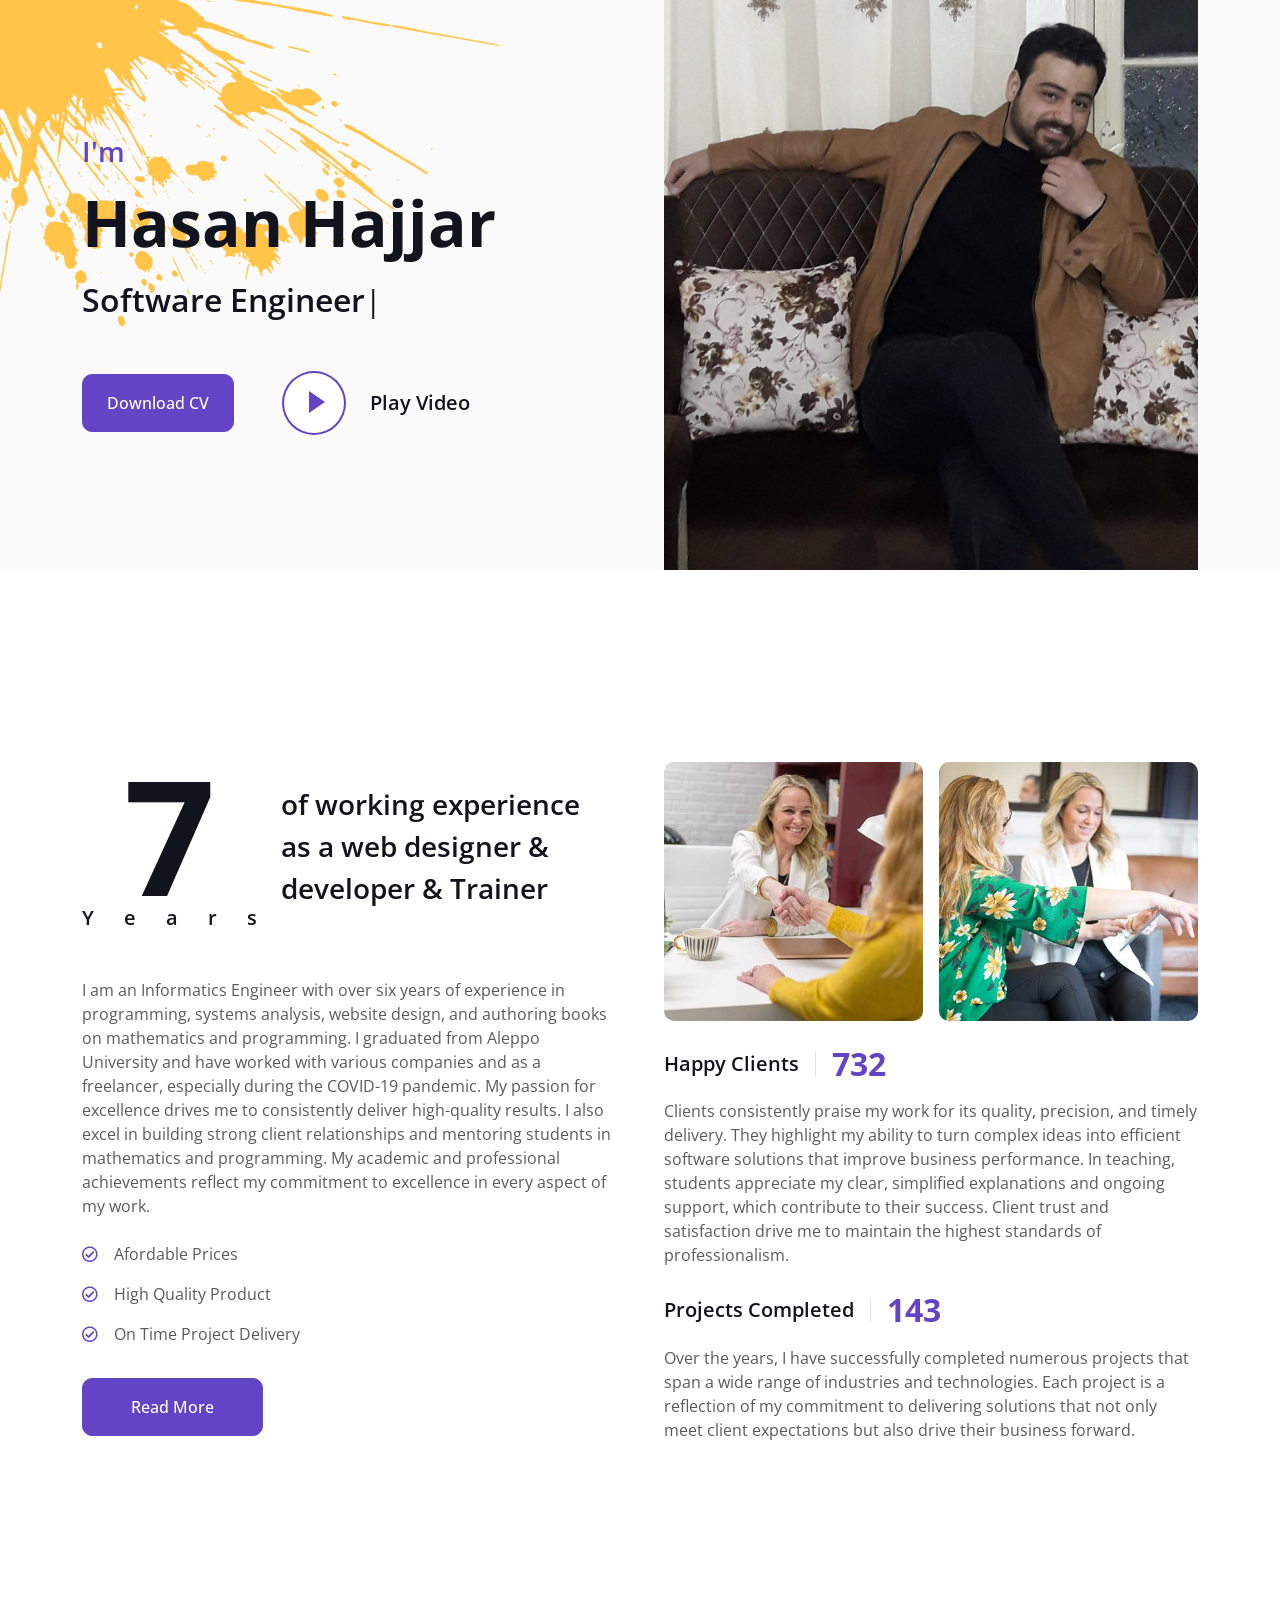
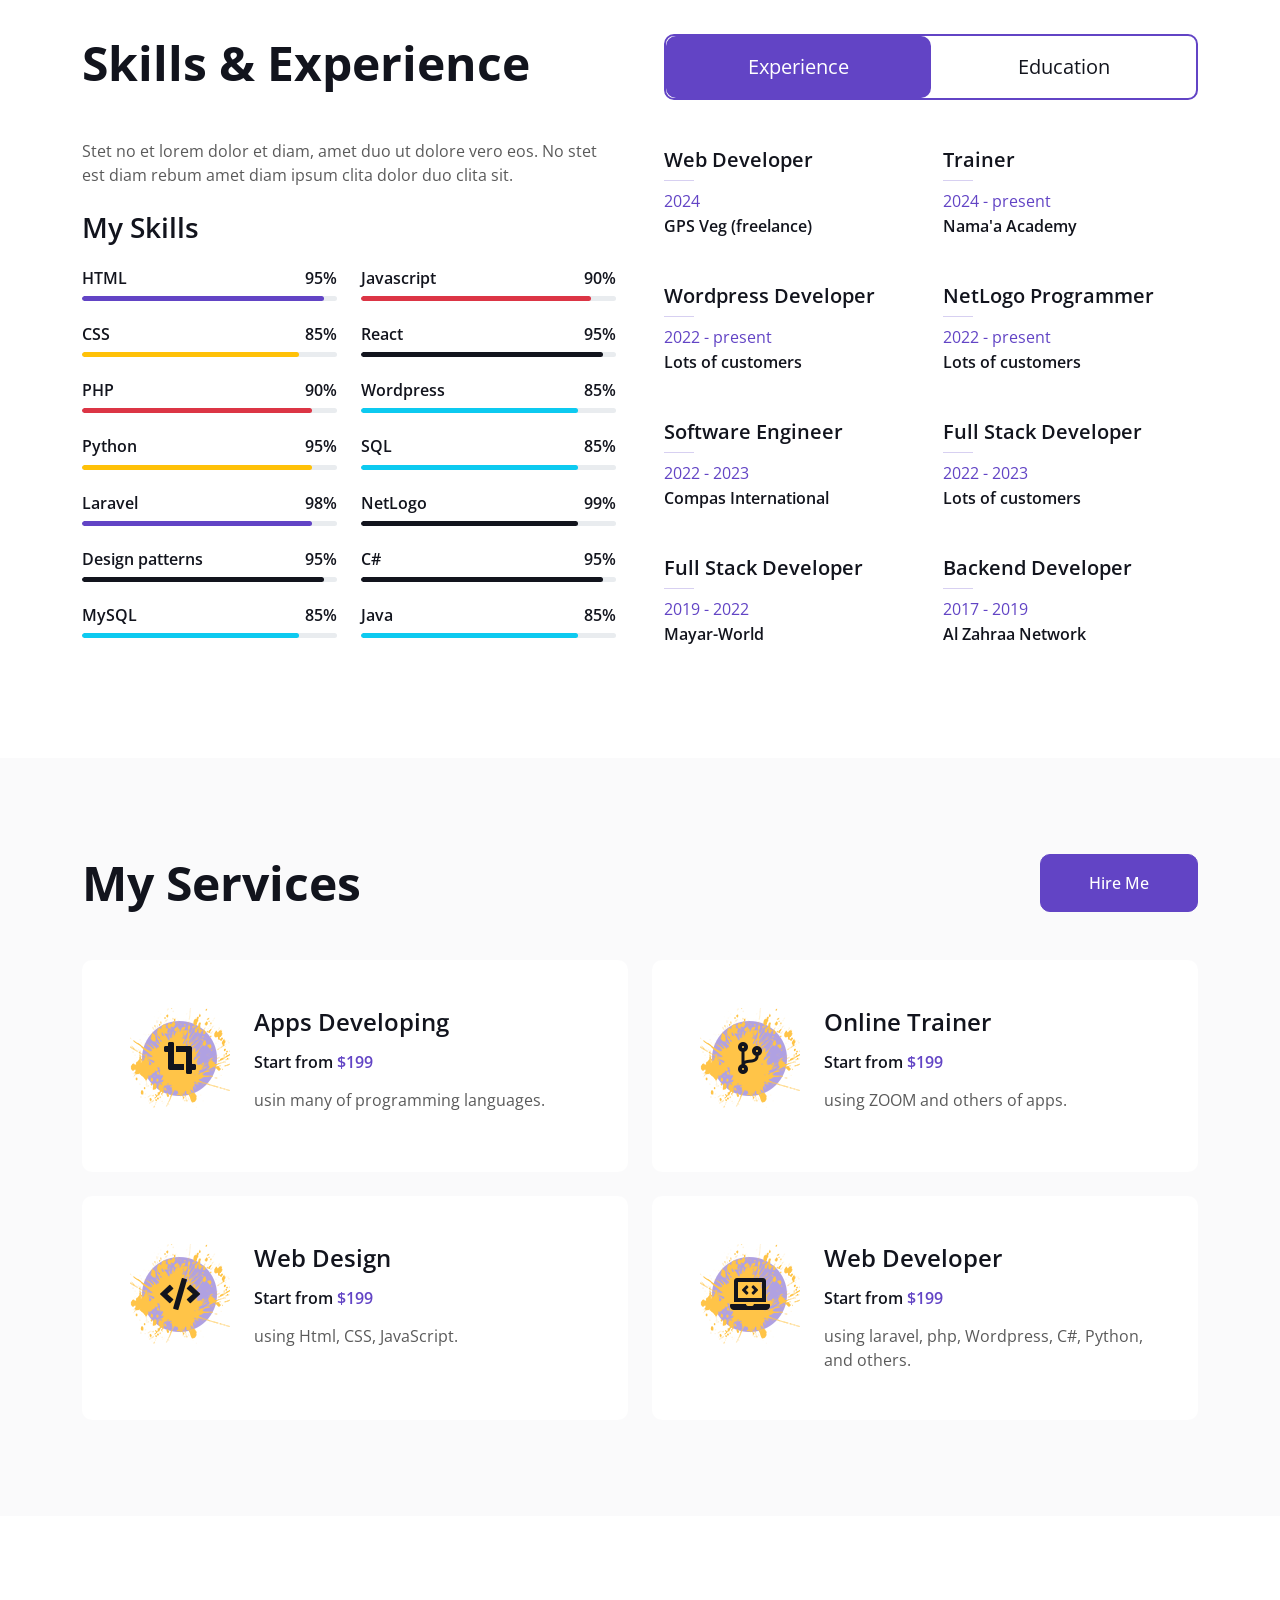
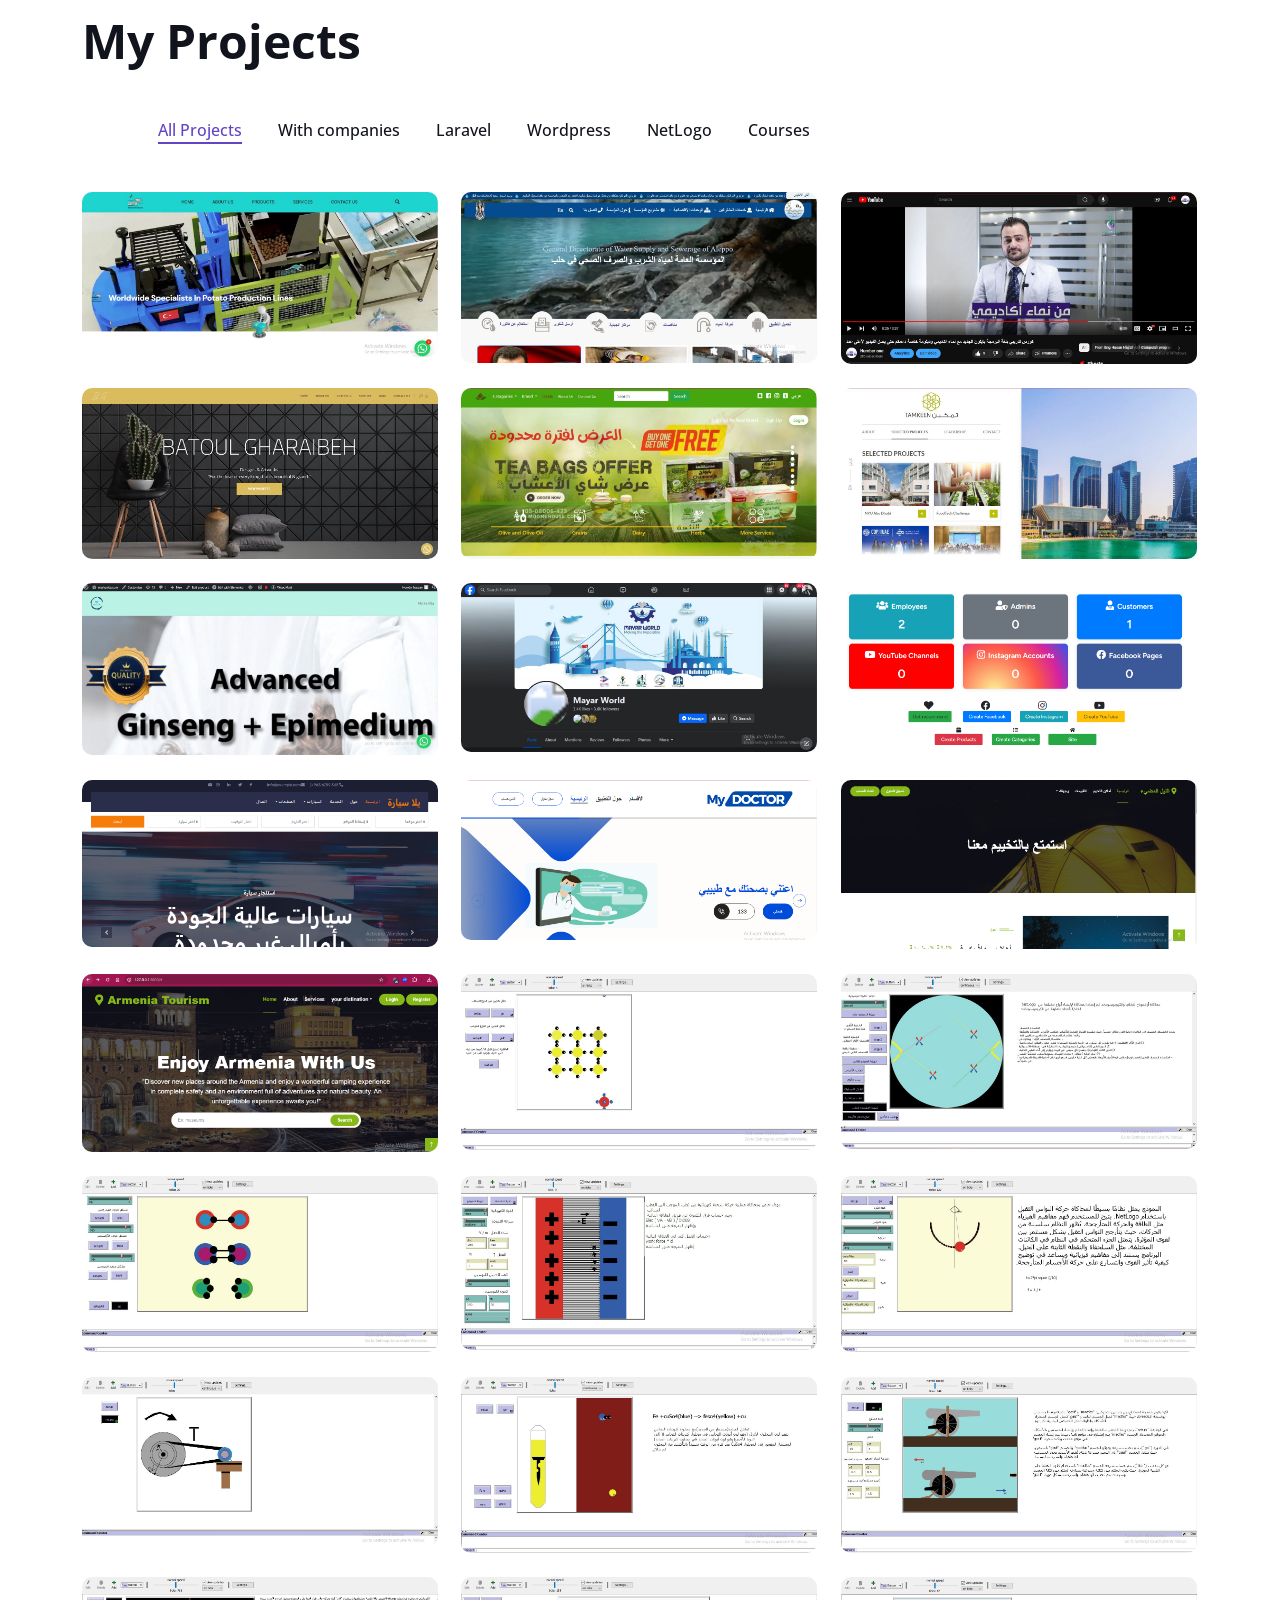
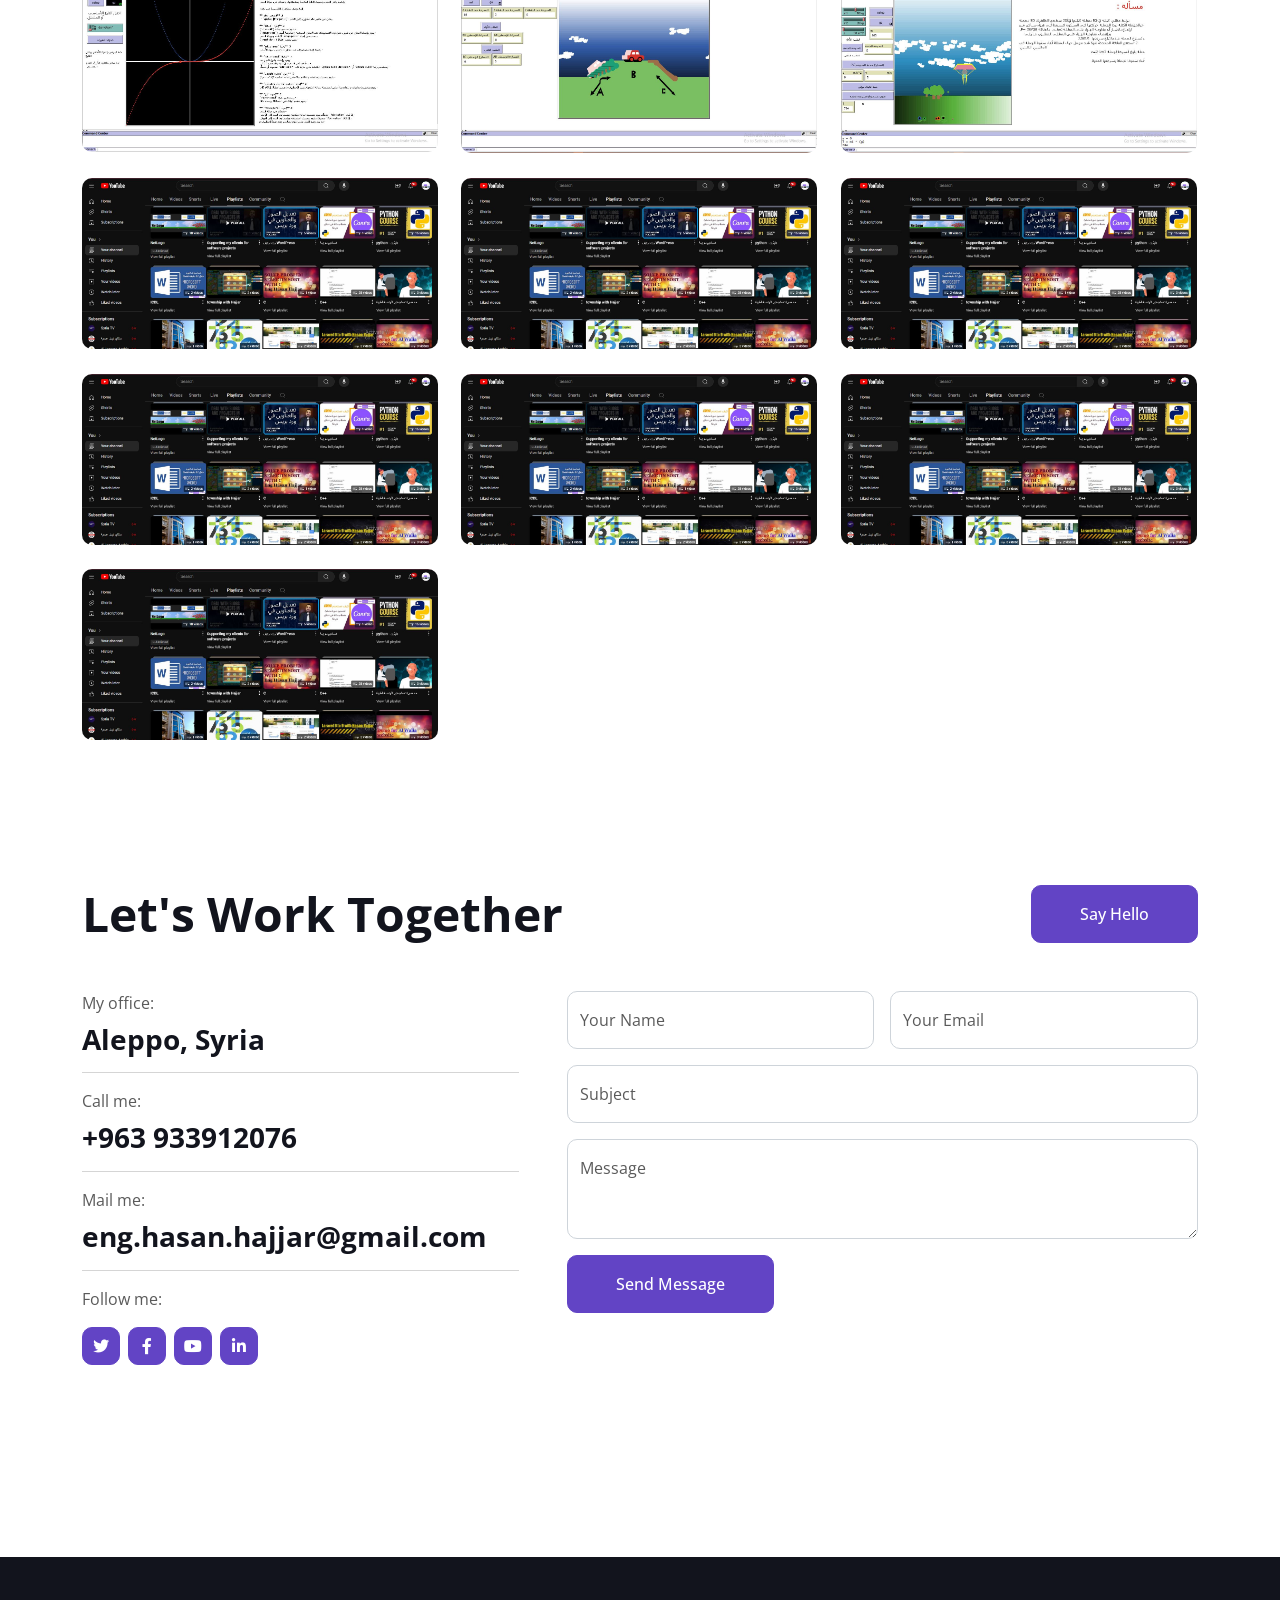
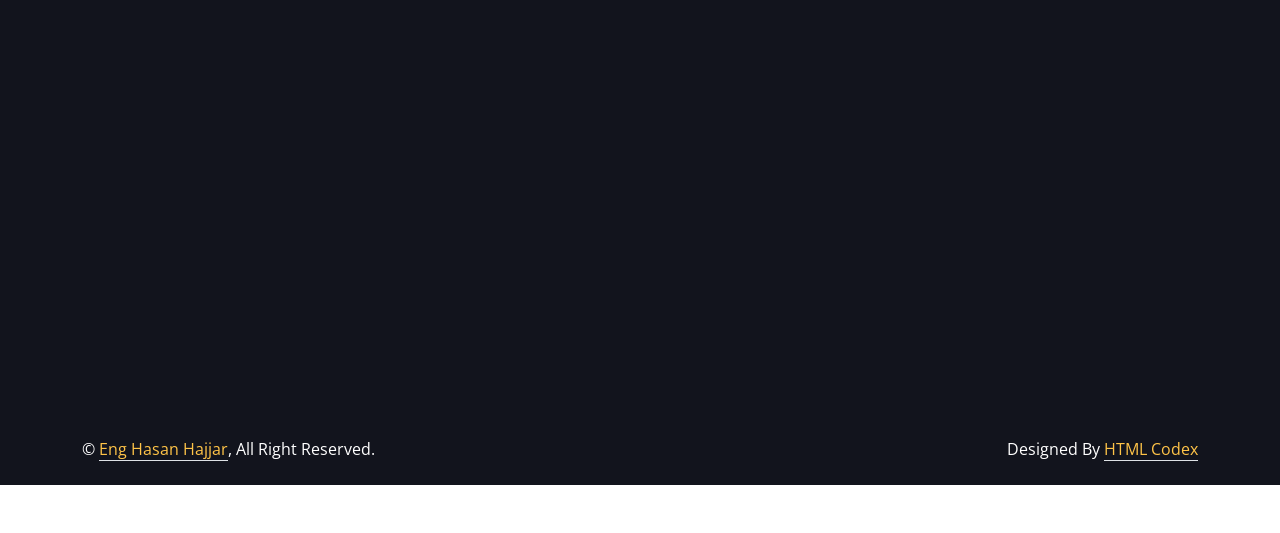
==== commit 6c07afe2: "update for cv" ====
--- a/index.html
+++ b/index.html
@@ -80,7 +80,7 @@
                     <h2 class="typed-text-output d-inline"></h2>
                     <div class="typed-text d-none"> Software Engineer, Trainer, Back End Developer, Front End Developer, Web Developer, Apps Designer, Apps Developer , Teacher</div>
                     <div class="d-flex align-items-center pt-5">
-                        <a href="" class="btn btn-primary py-3 px-4 me-5">Download CV</a>
+                        <a href="pdf/Eng Hasan Hajjar CV.pdf" download="CV of Eng-Hasan-Hajjar" class="btn btn-primary py-3 px-4 me-5">Download CV</a>
                         <button type="button" class="btn-play" data-bs-toggle="modal"
                             data-src="https://www.youtube.com/watch?v=CrpMJrsix2c" data-bs-target="#videoModal">
                             <span></span>
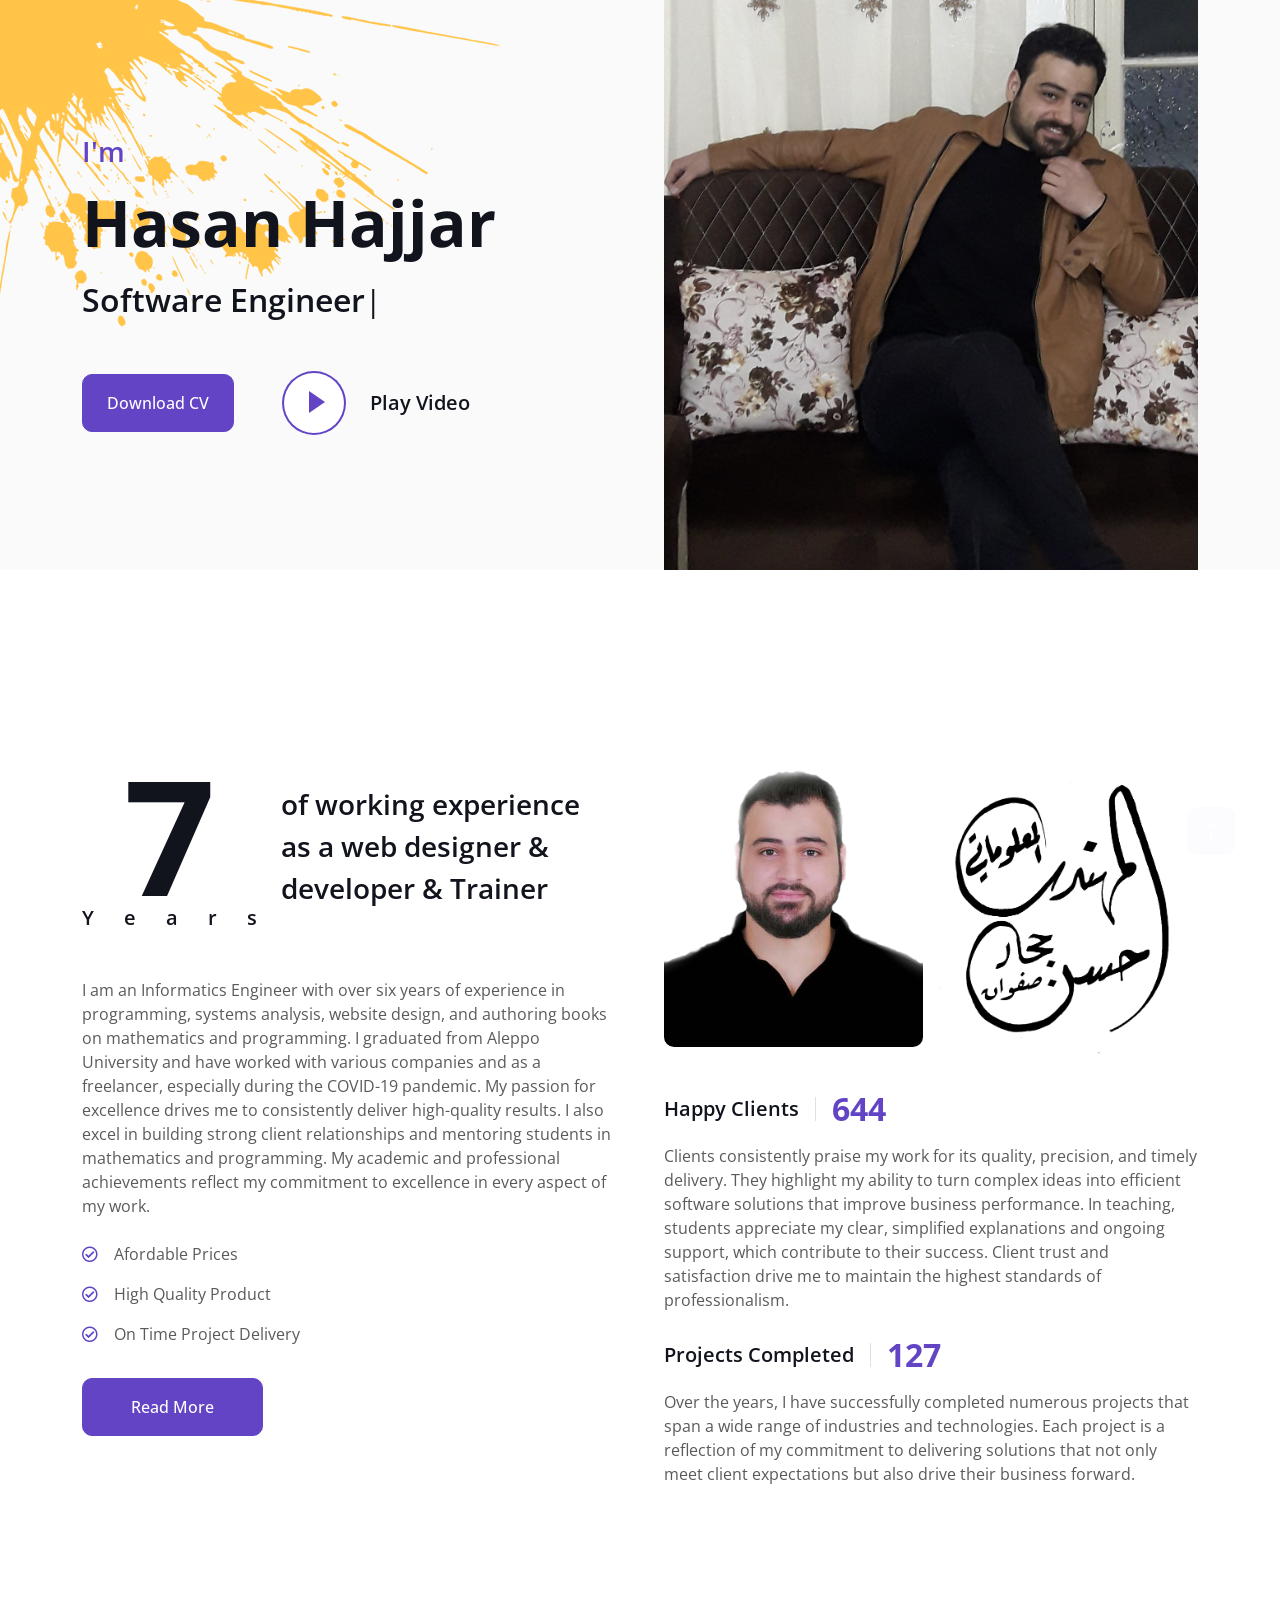
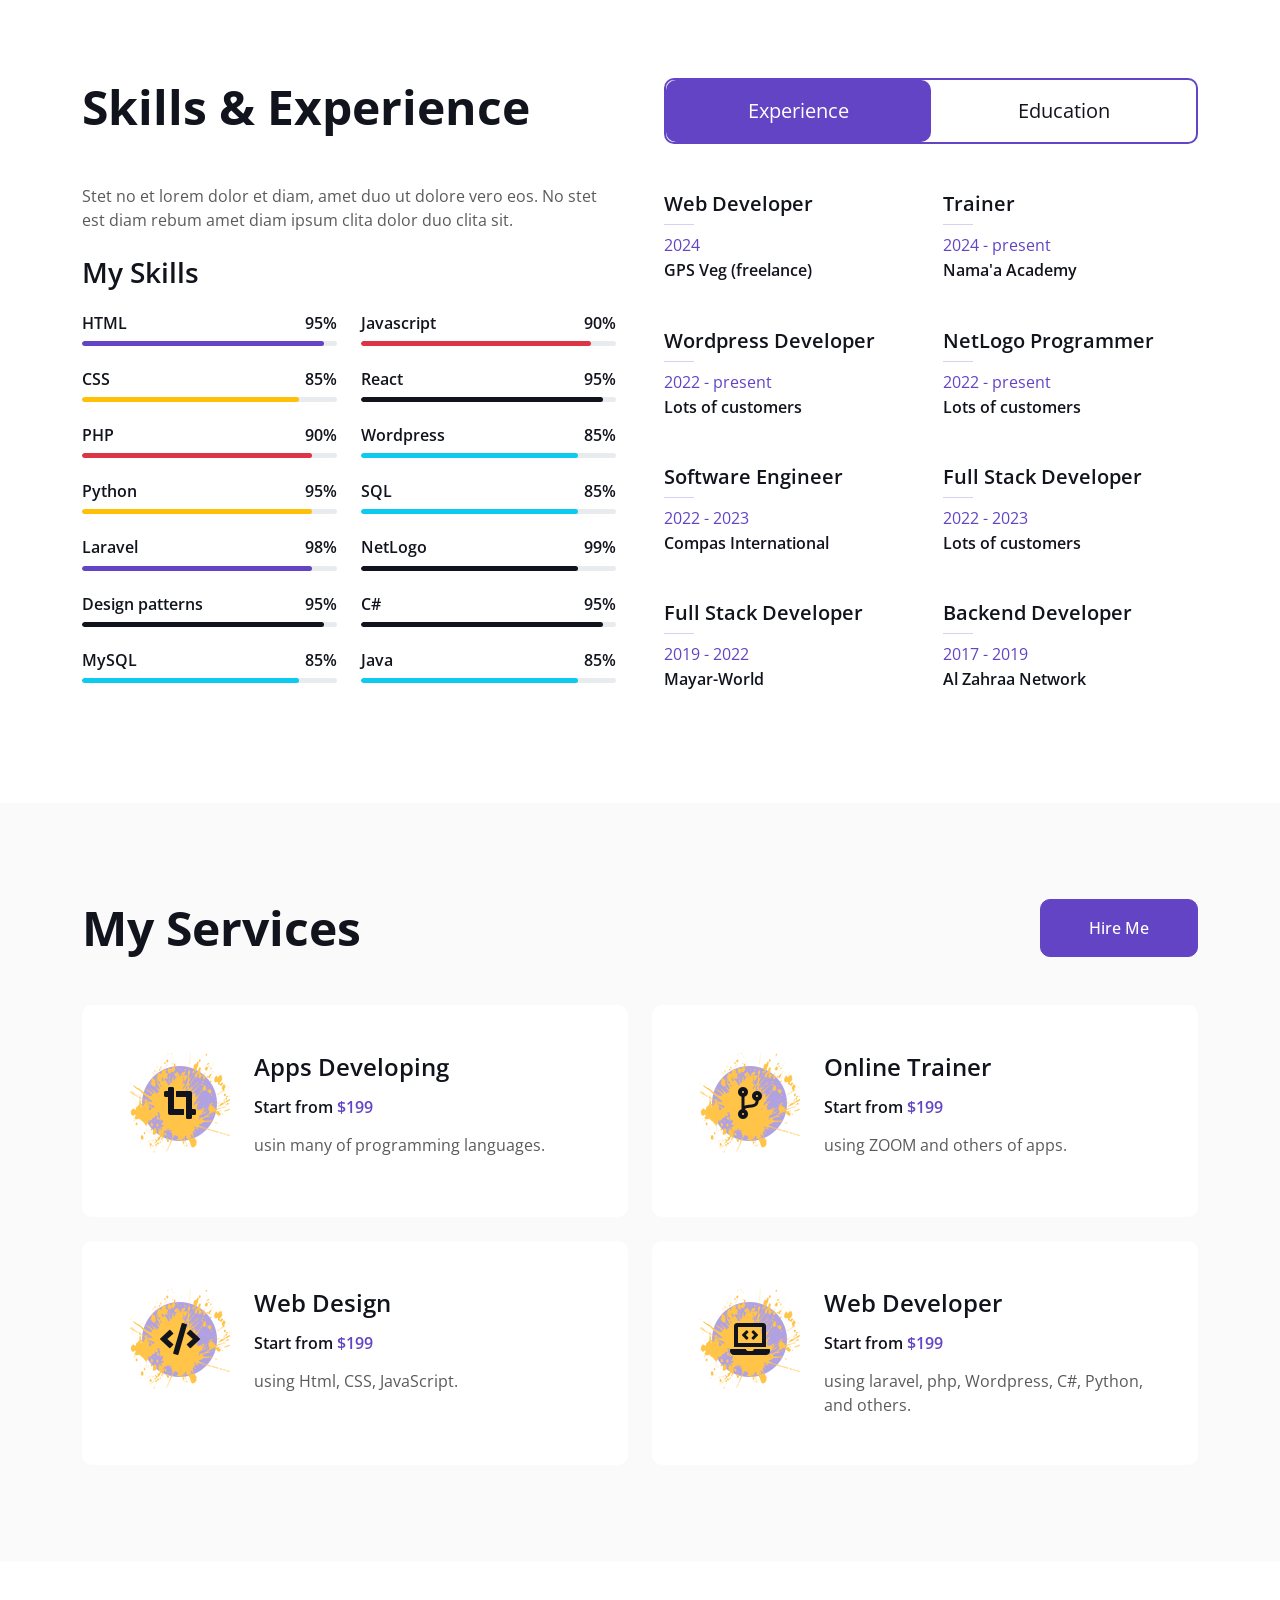
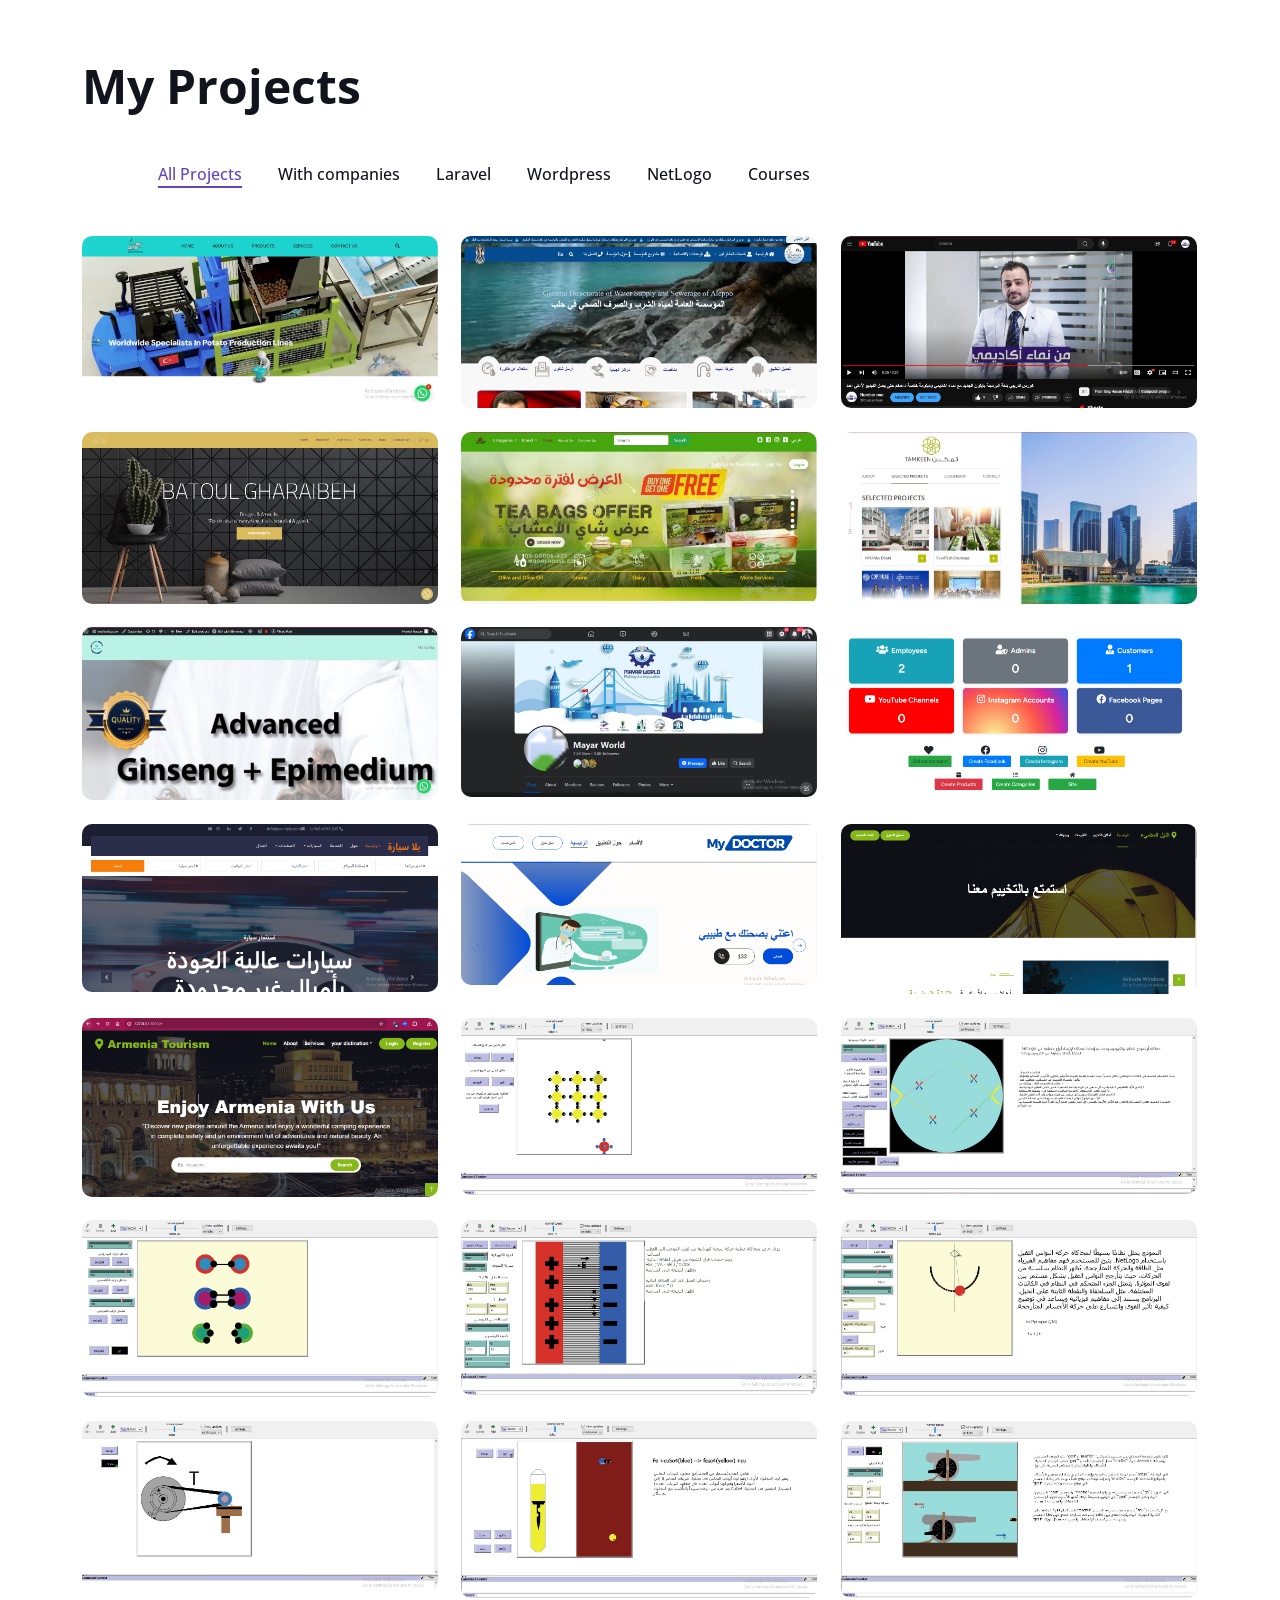
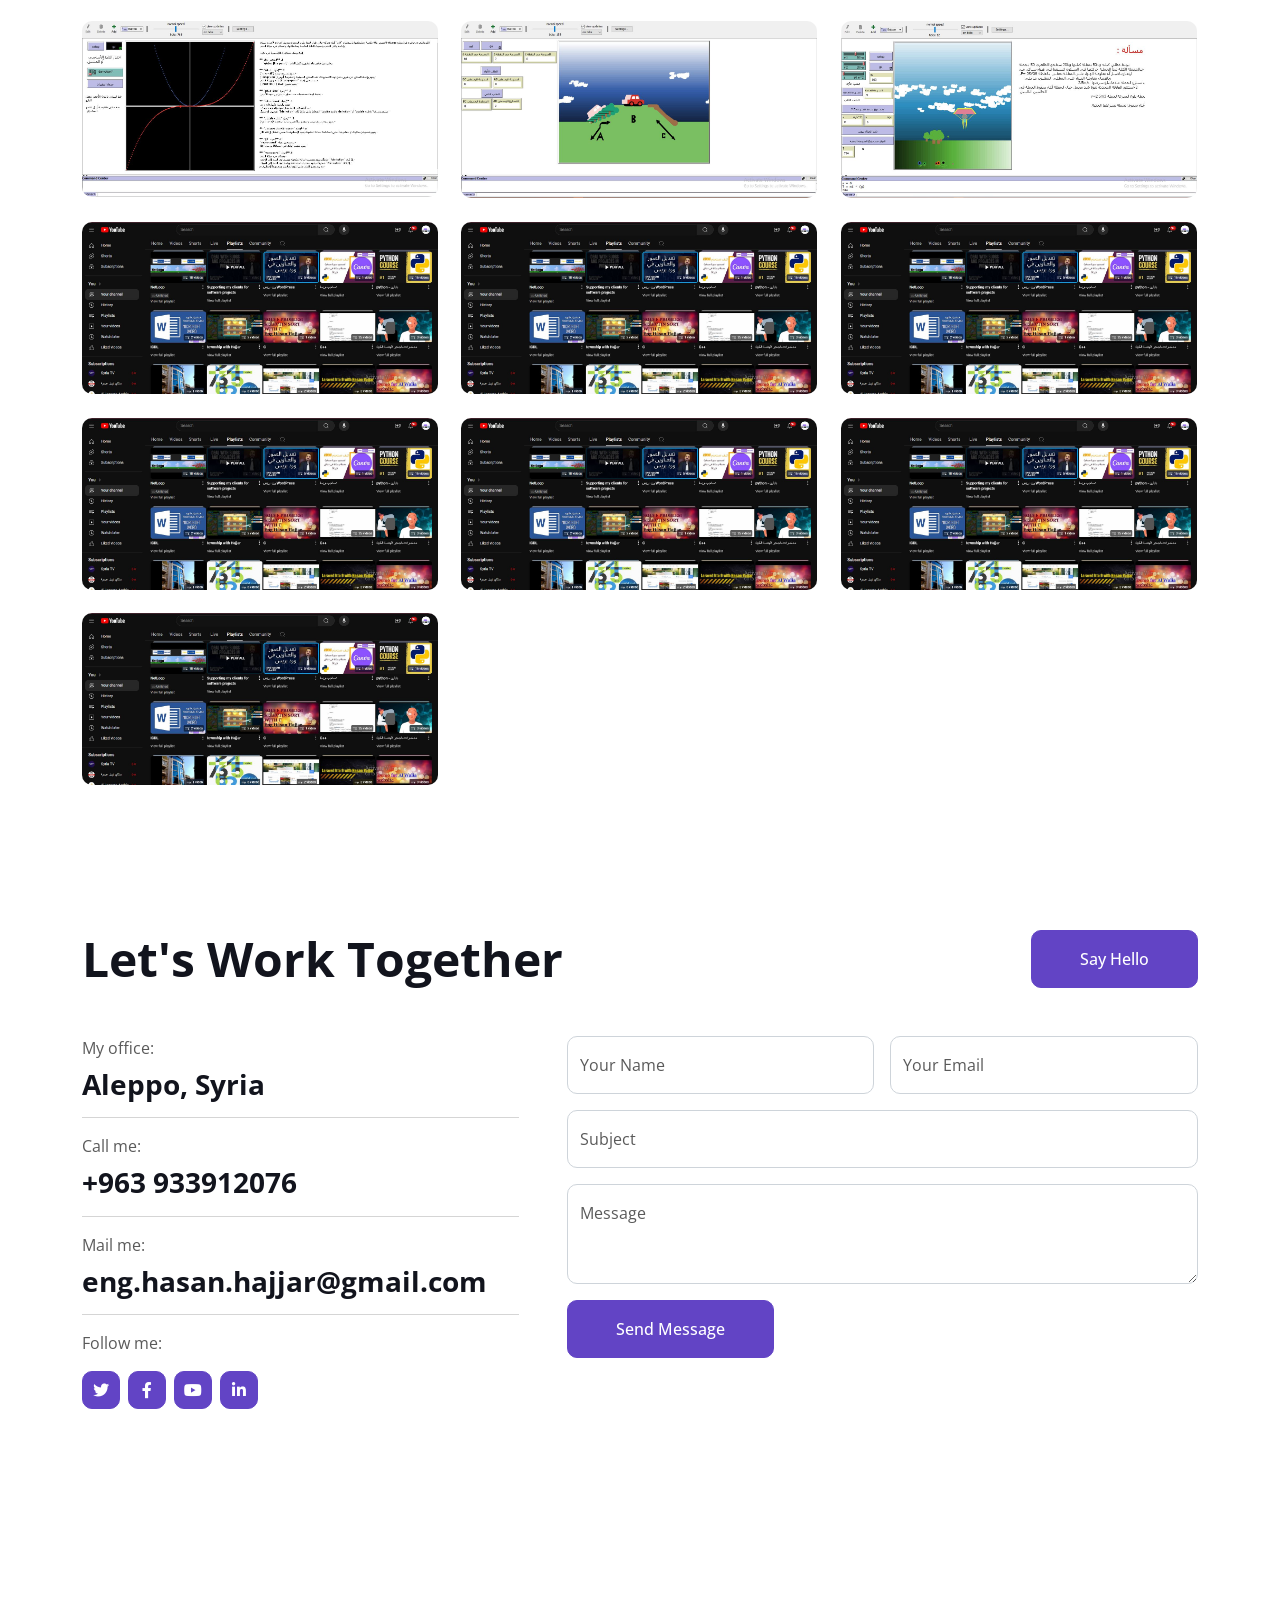
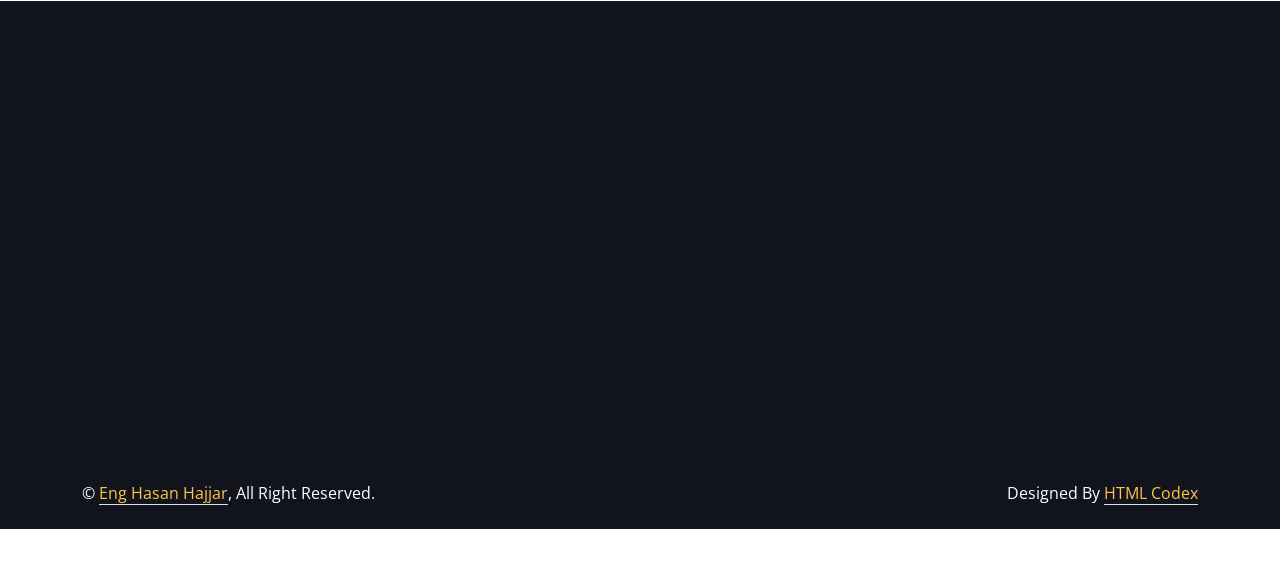
==== commit a8fba8e7: "update images" ====
--- a/index.html
+++ b/index.html
@@ -142,10 +142,10 @@
                 <div class="col-lg-6 wow fadeInUp" data-wow-delay="0.5s">
                     <div class="row g-3 mb-4">
                         <div class="col-sm-6">
-                            <img class="img-fluid rounded" src="img/about-1.jpg" alt="">
+                            <img class="img-fluid rounded" src="img/mainim2.png" alt="">
                         </div>
                         <div class="col-sm-6">
-                            <img class="img-fluid rounded" src="img/about-2.jpg" alt="">
+                            <img class="img-fluid rounded" src="img/حسن حجار.png" alt="">
                         </div>
                     </div>
                     <div class="d-flex align-items-center mb-3">
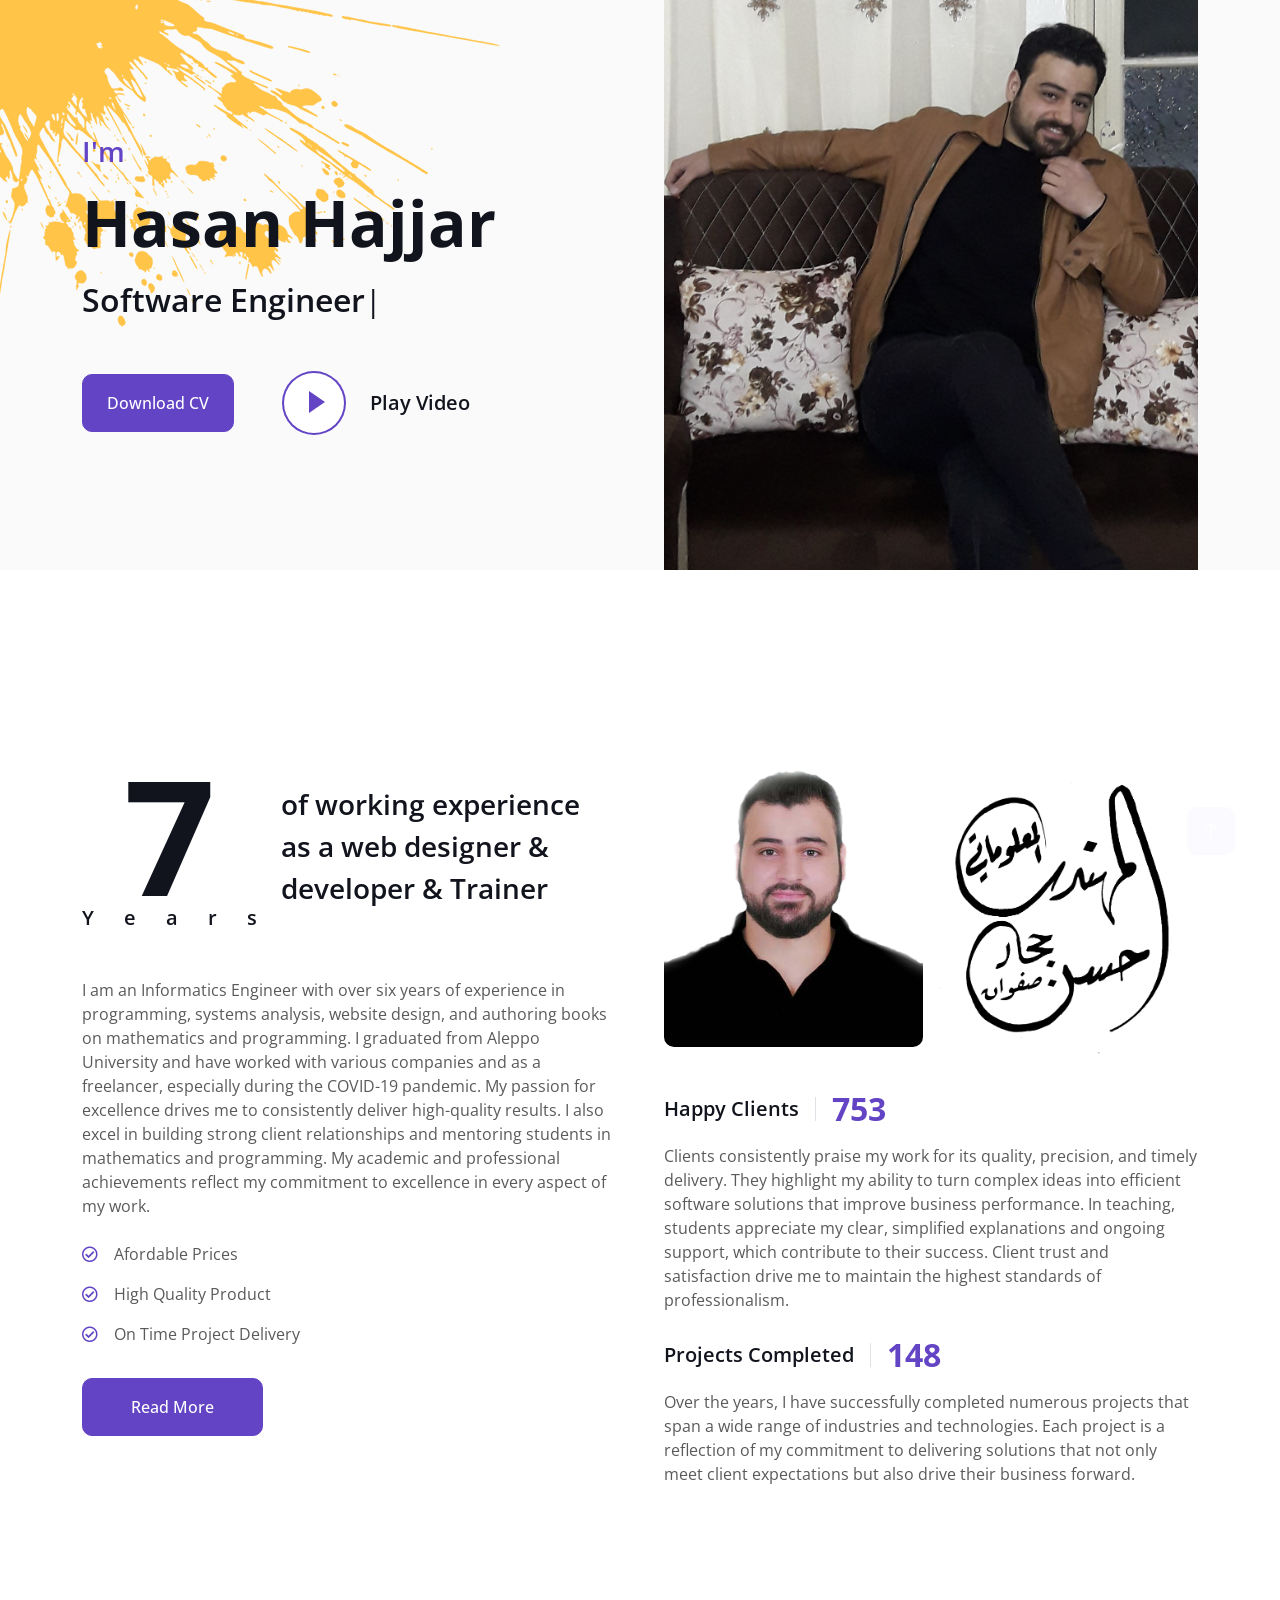
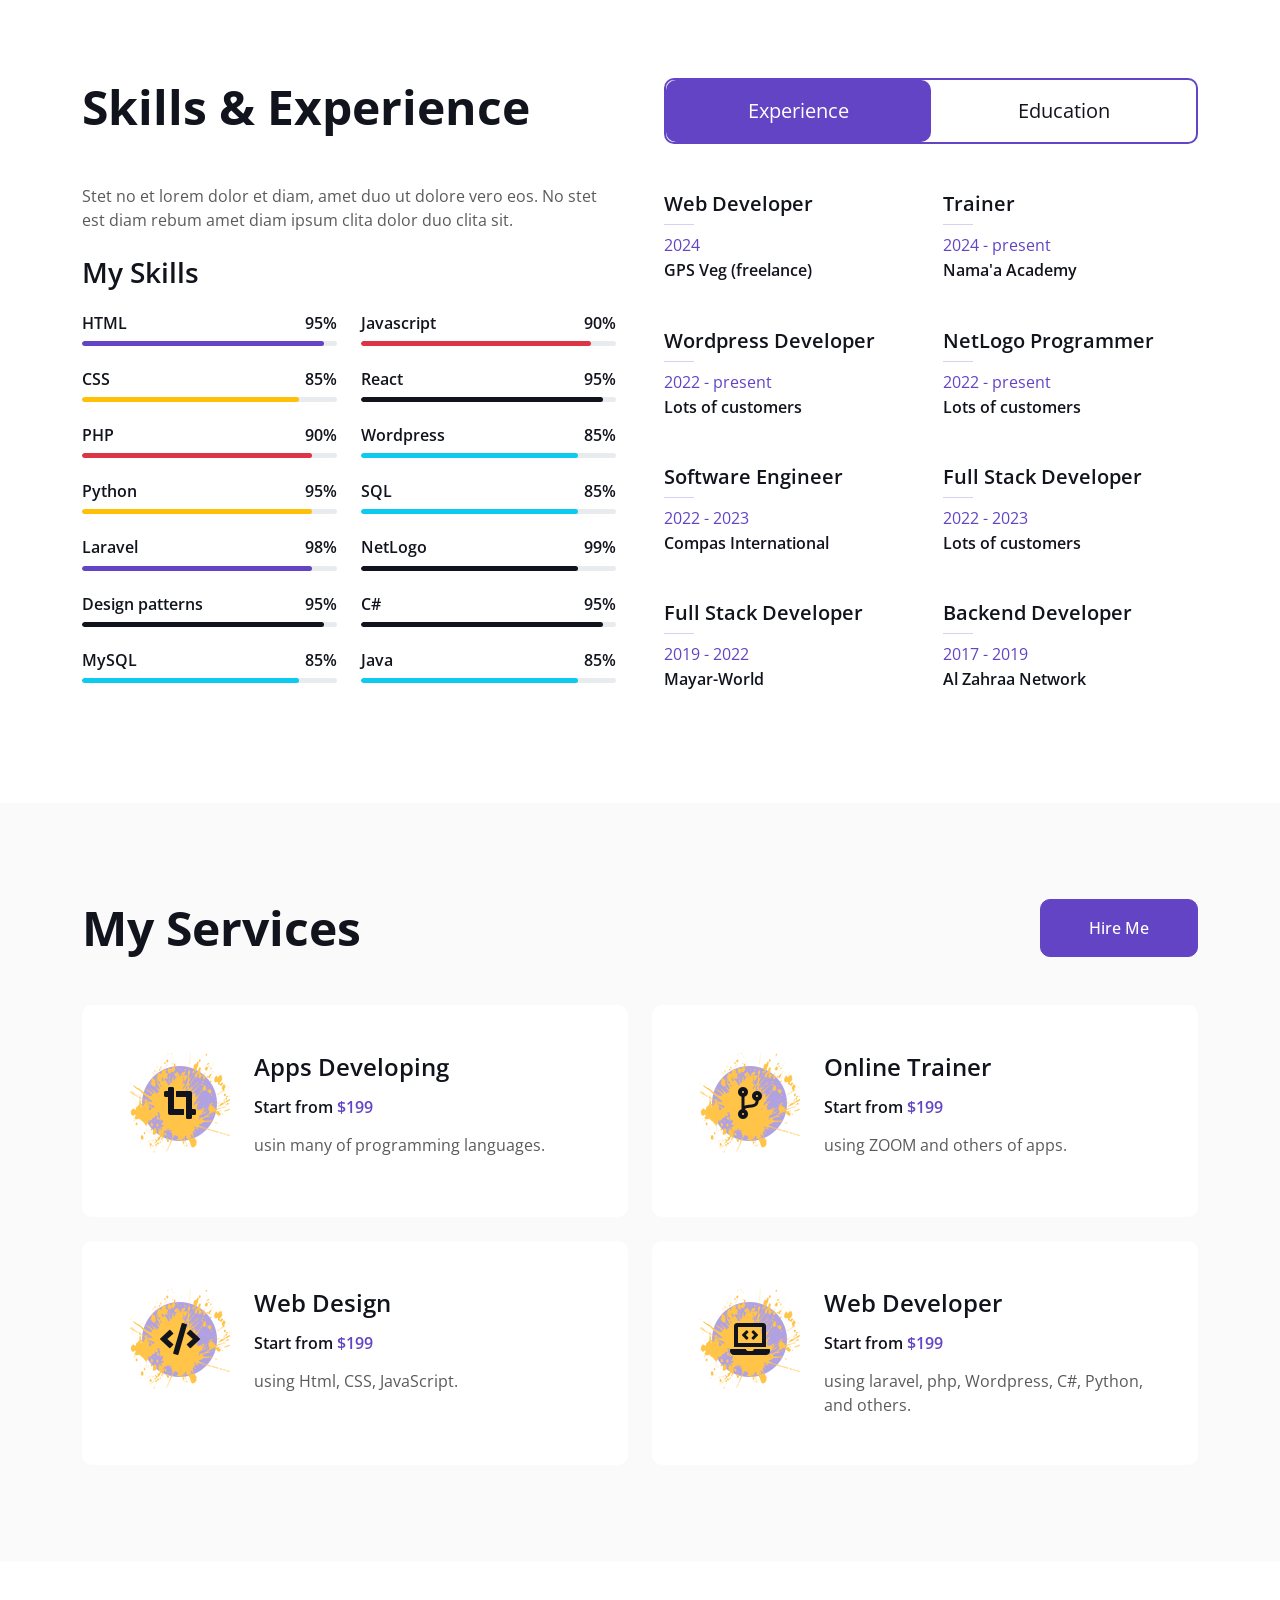
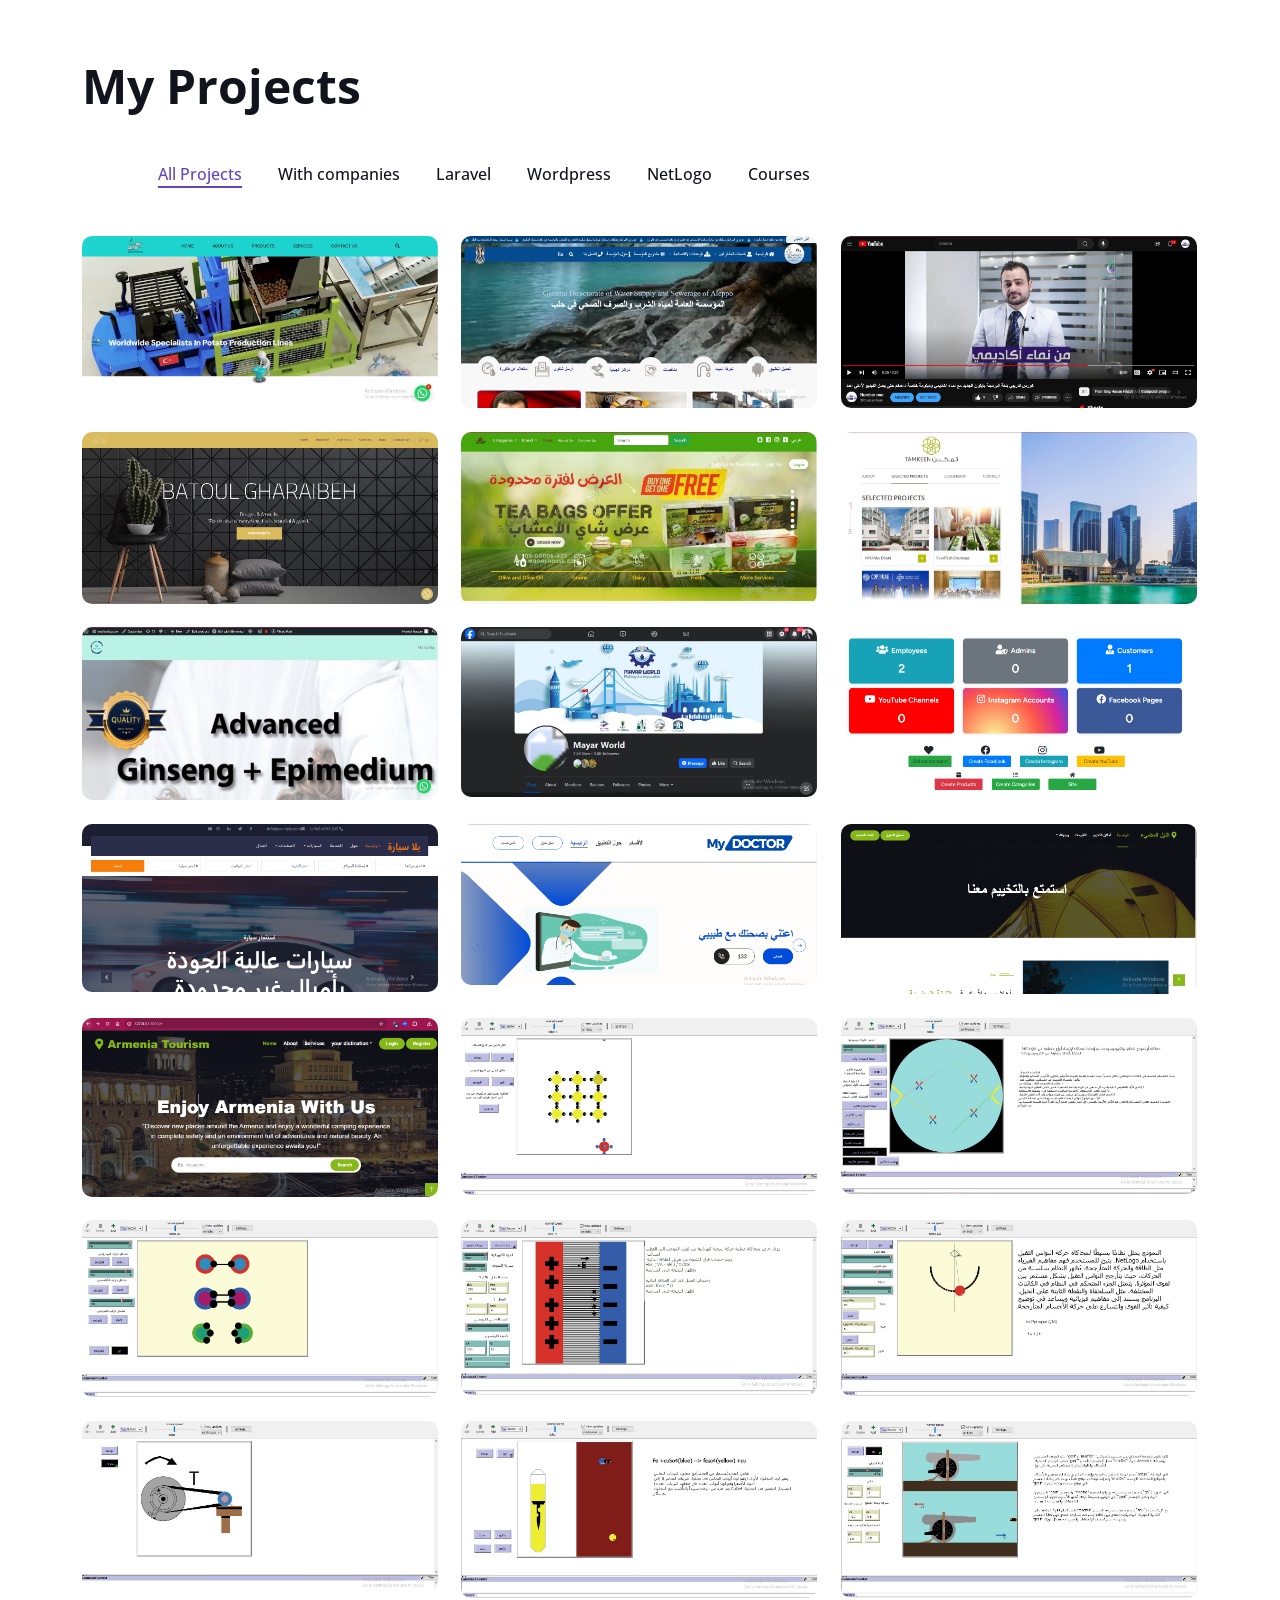
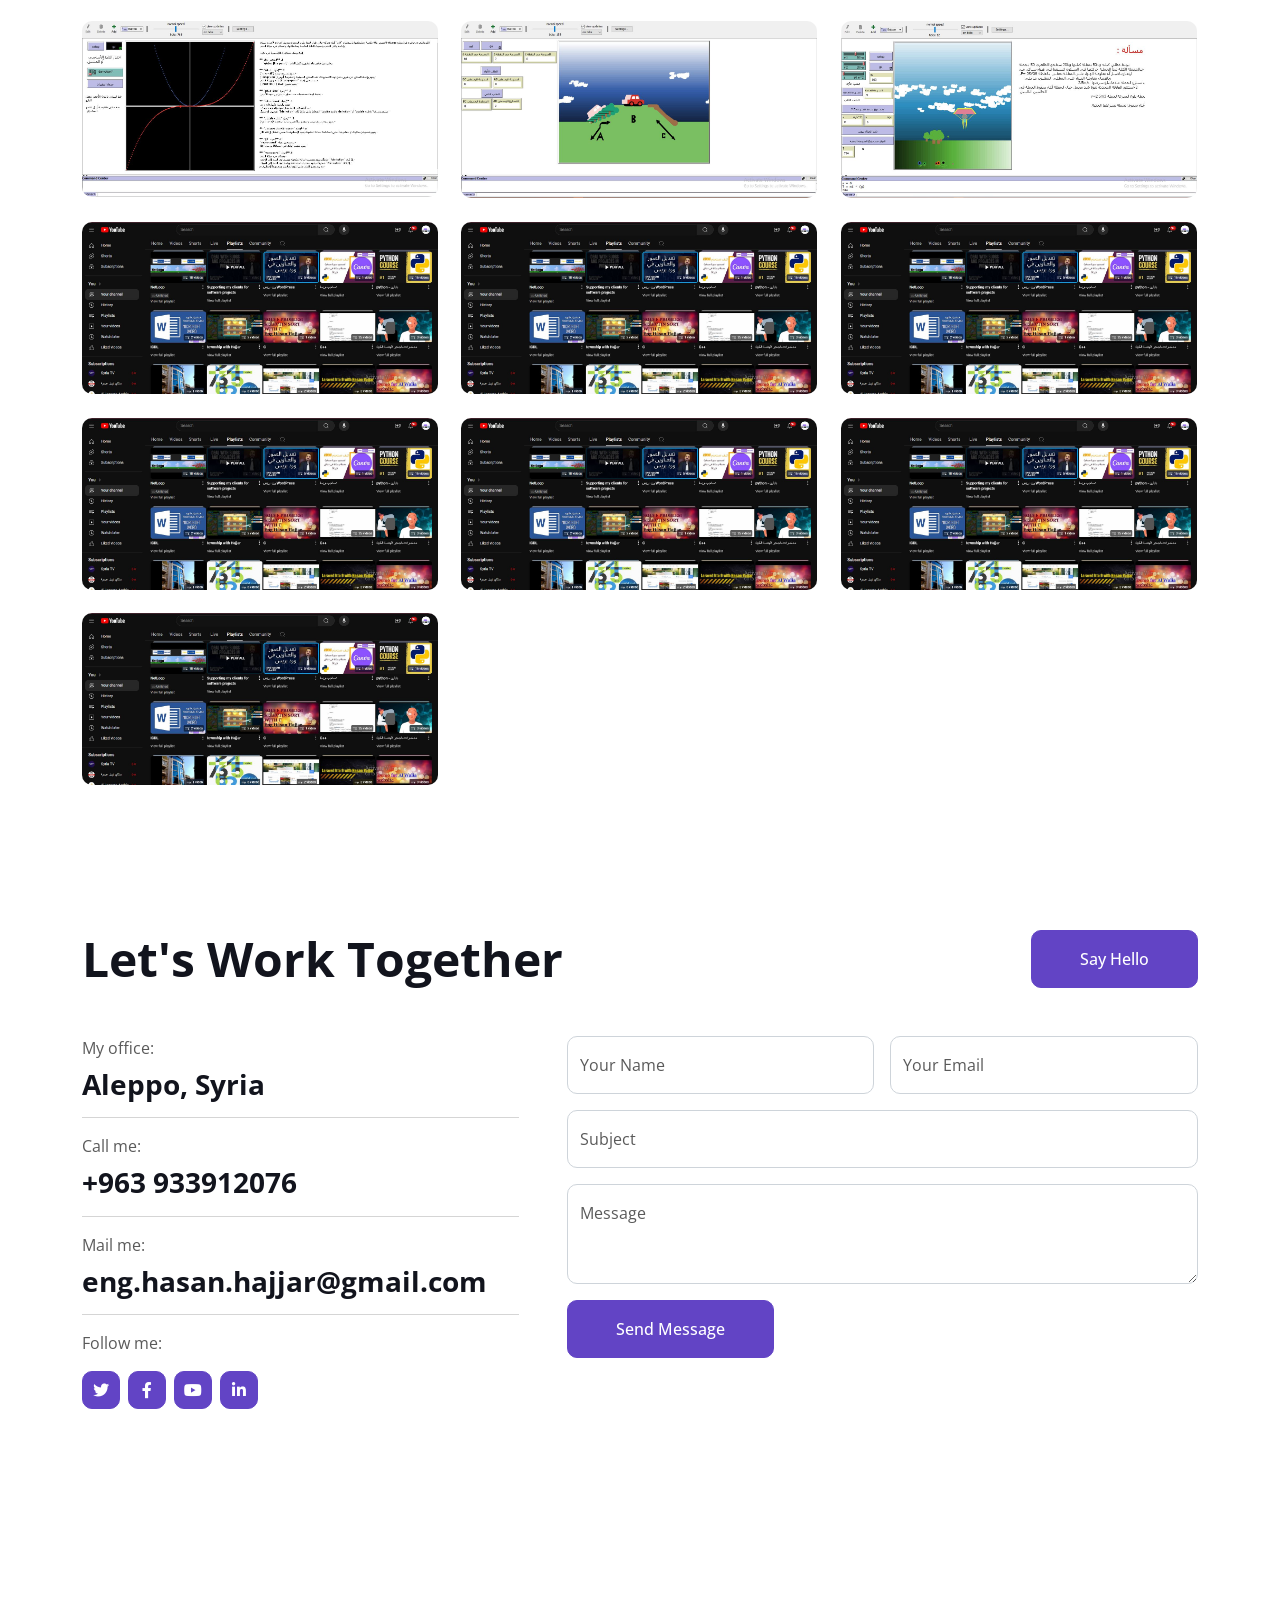
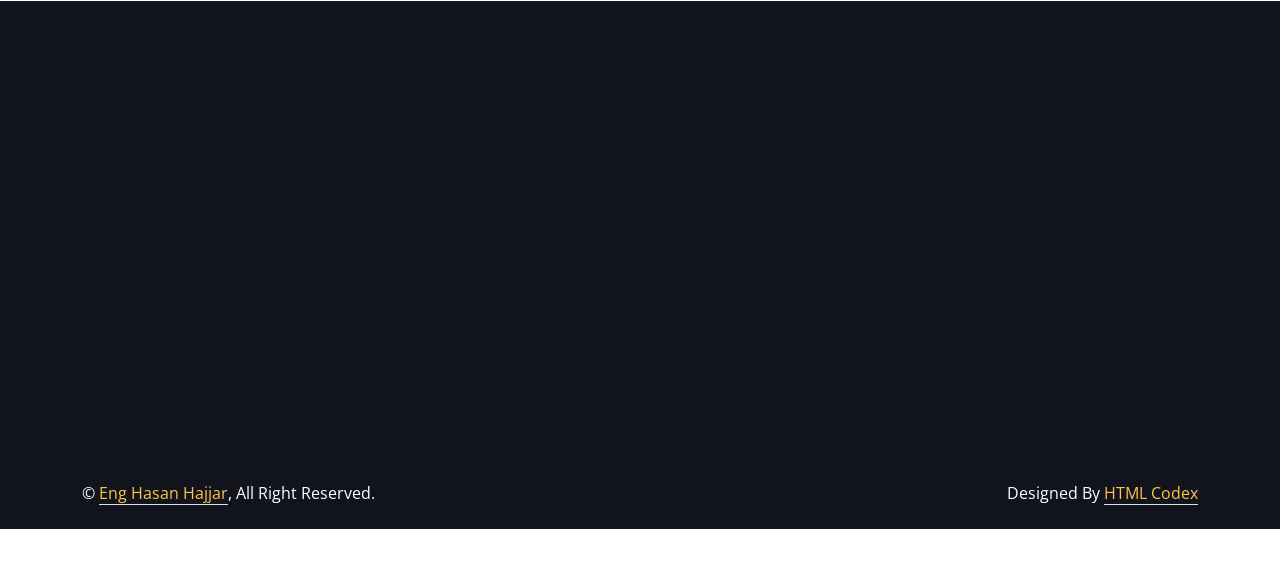
==== commit e006cc21: "update images" ====
--- a/index.html
+++ b/index.html
@@ -55,12 +55,13 @@
                 <a href="#home" class="nav-item nav-link active">Home</a>
                 <a href="#about" class="nav-item nav-link">About</a>
                 <a href="#skill" class="nav-item nav-link">Skills</a>
-                <a href="#service" class="nav-item nav-link">Services</a>
+         
             </div>
             <a href="index.html" class="navbar-brand bg-secondary py-3 px-4 mx-3 d-none d-lg-block">
                 <h1 class="text-primary fw-bold m-0">Eng Hasan Hajjar</h1>
             </a>
             <div class="navbar-nav me-auto py-0">
+                <a href="#service" class="nav-item nav-link">Services</a>
                 <a href="#project" class="nav-item nav-link">Projects</a>
            
                 <a href="#contact" class="nav-item nav-link">Contact</a>
